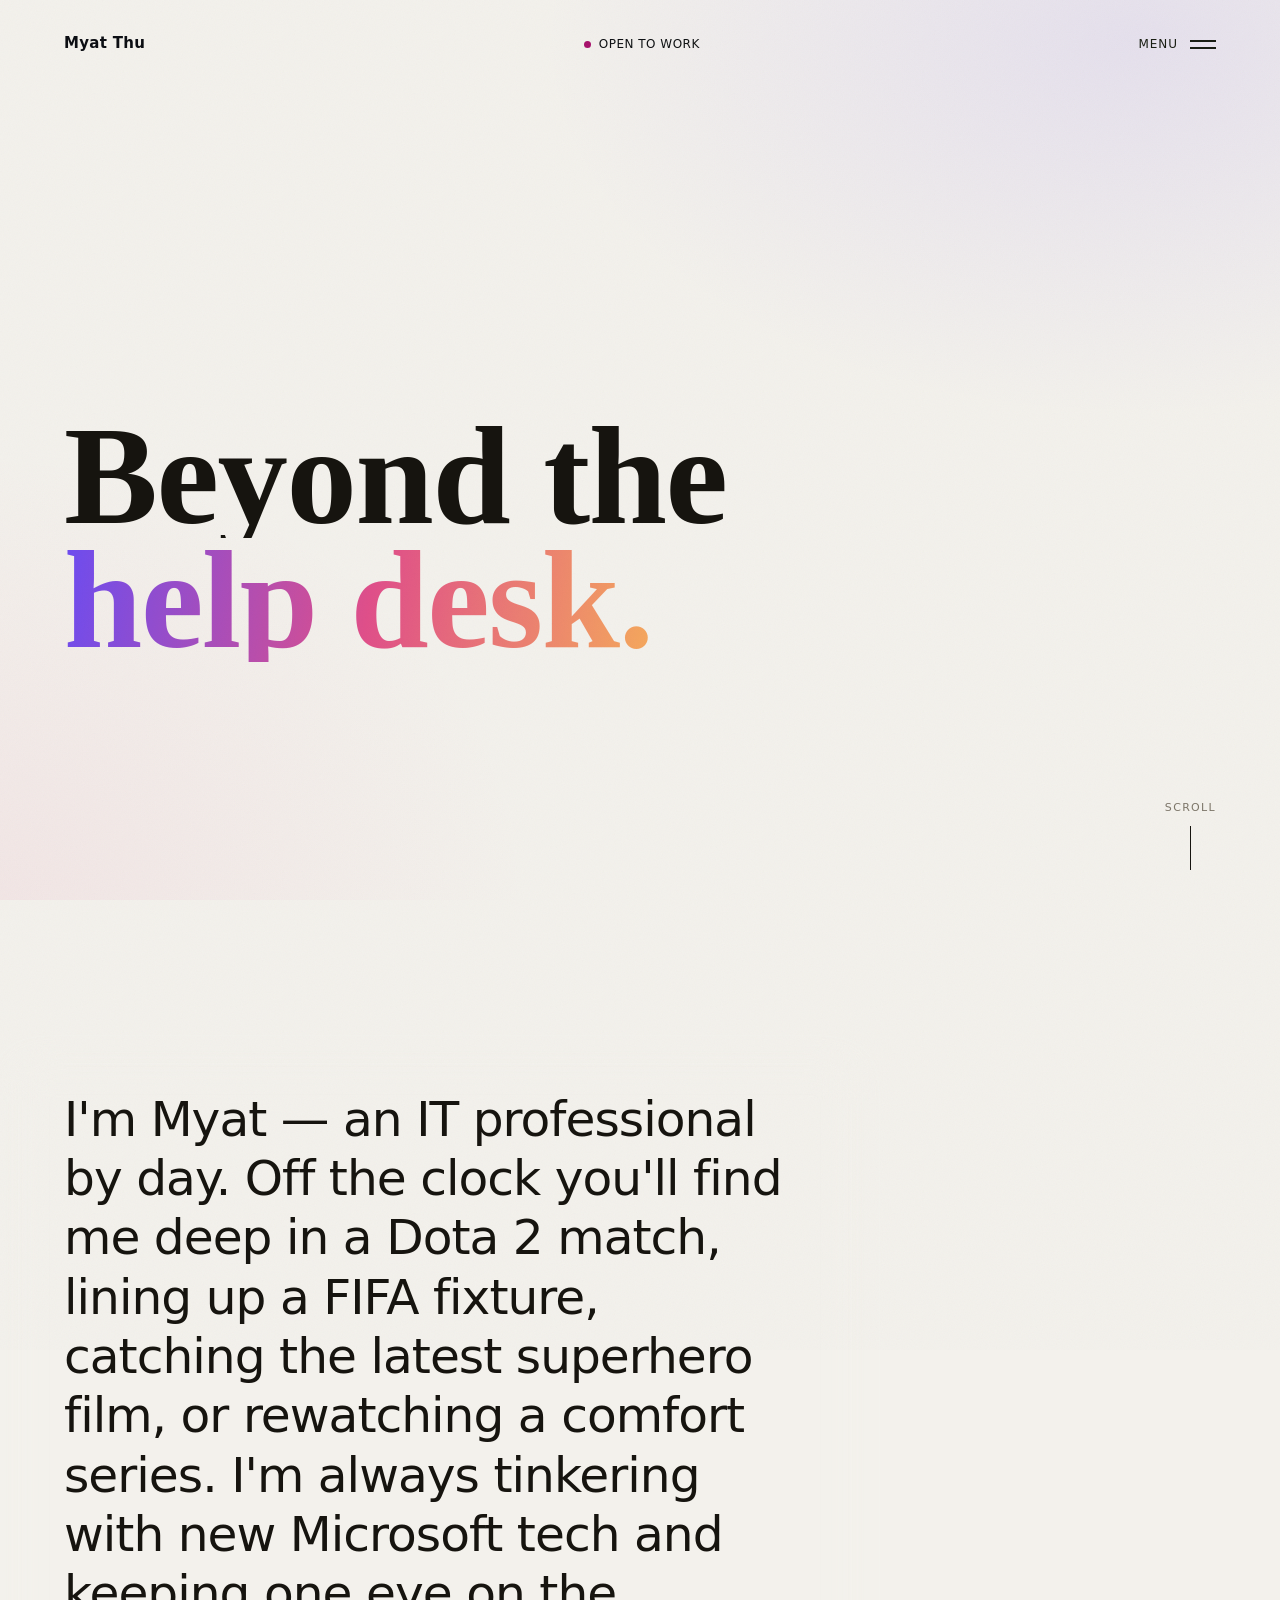
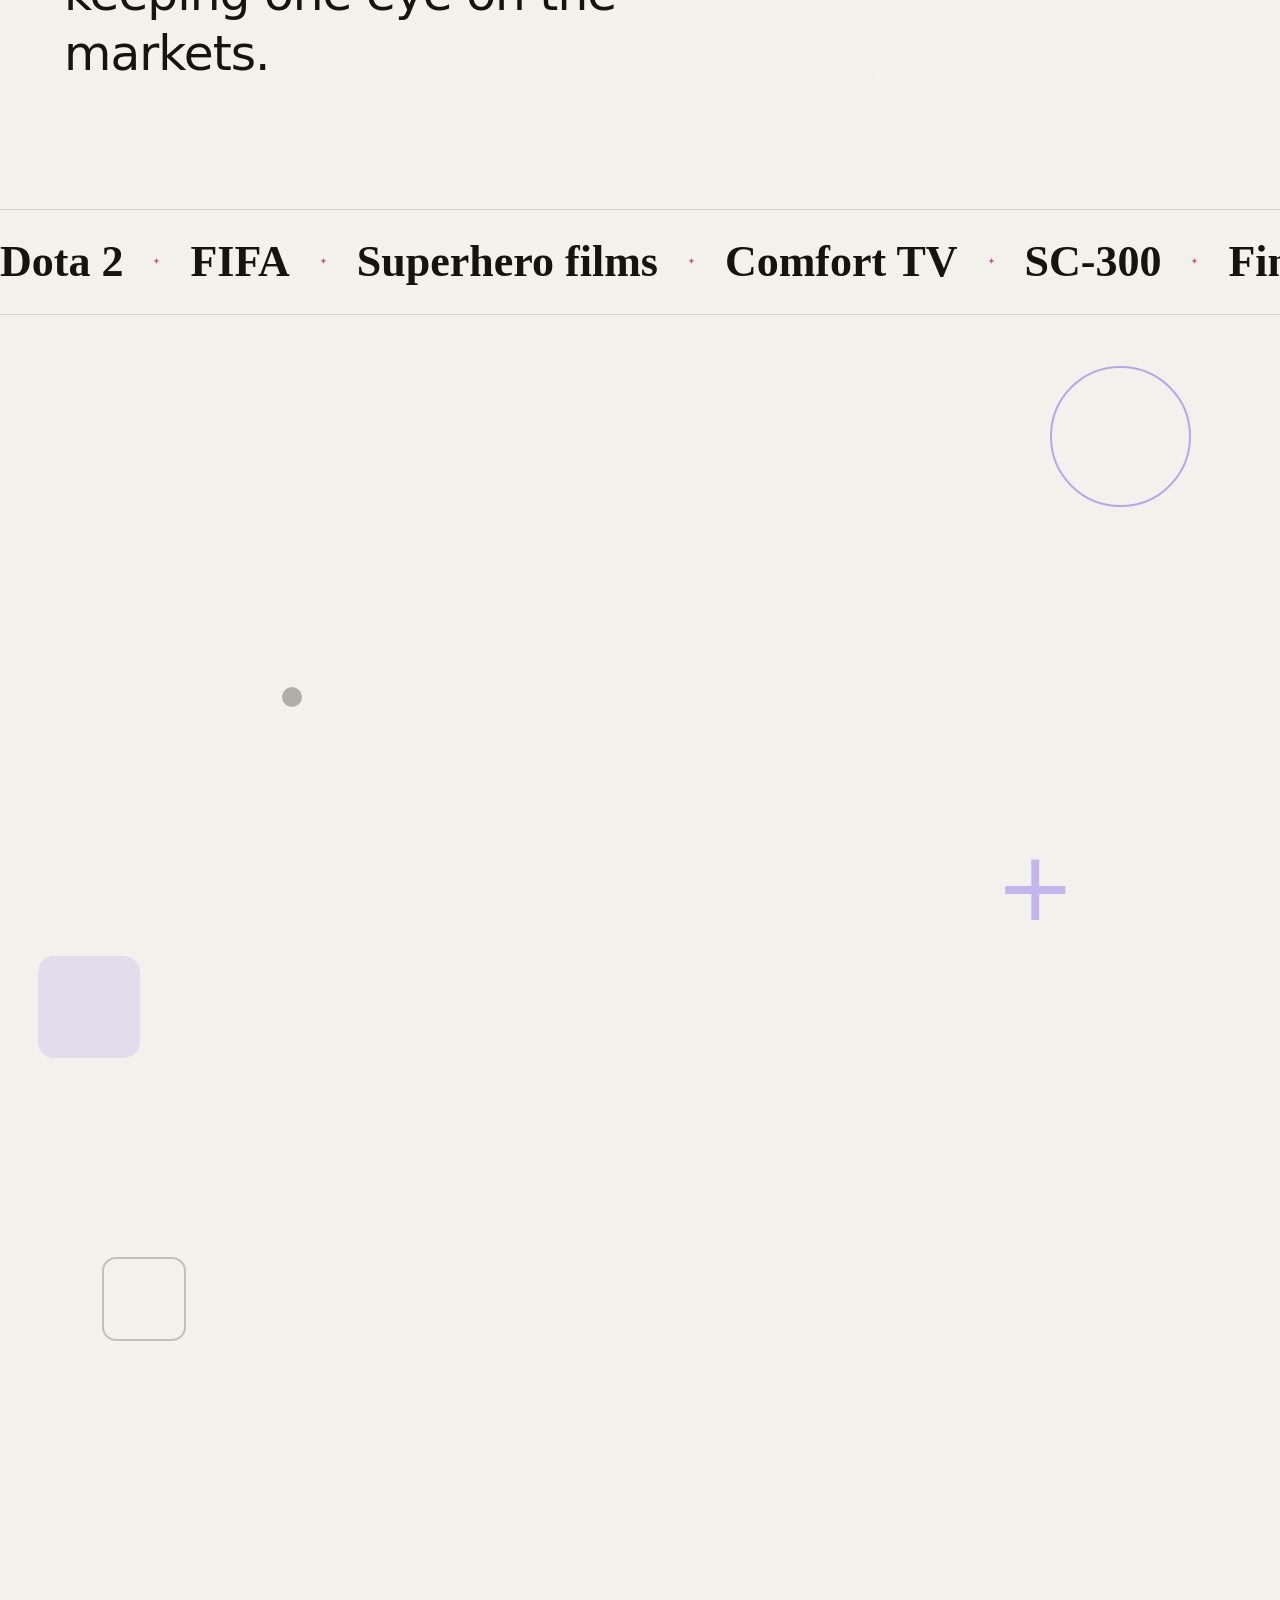
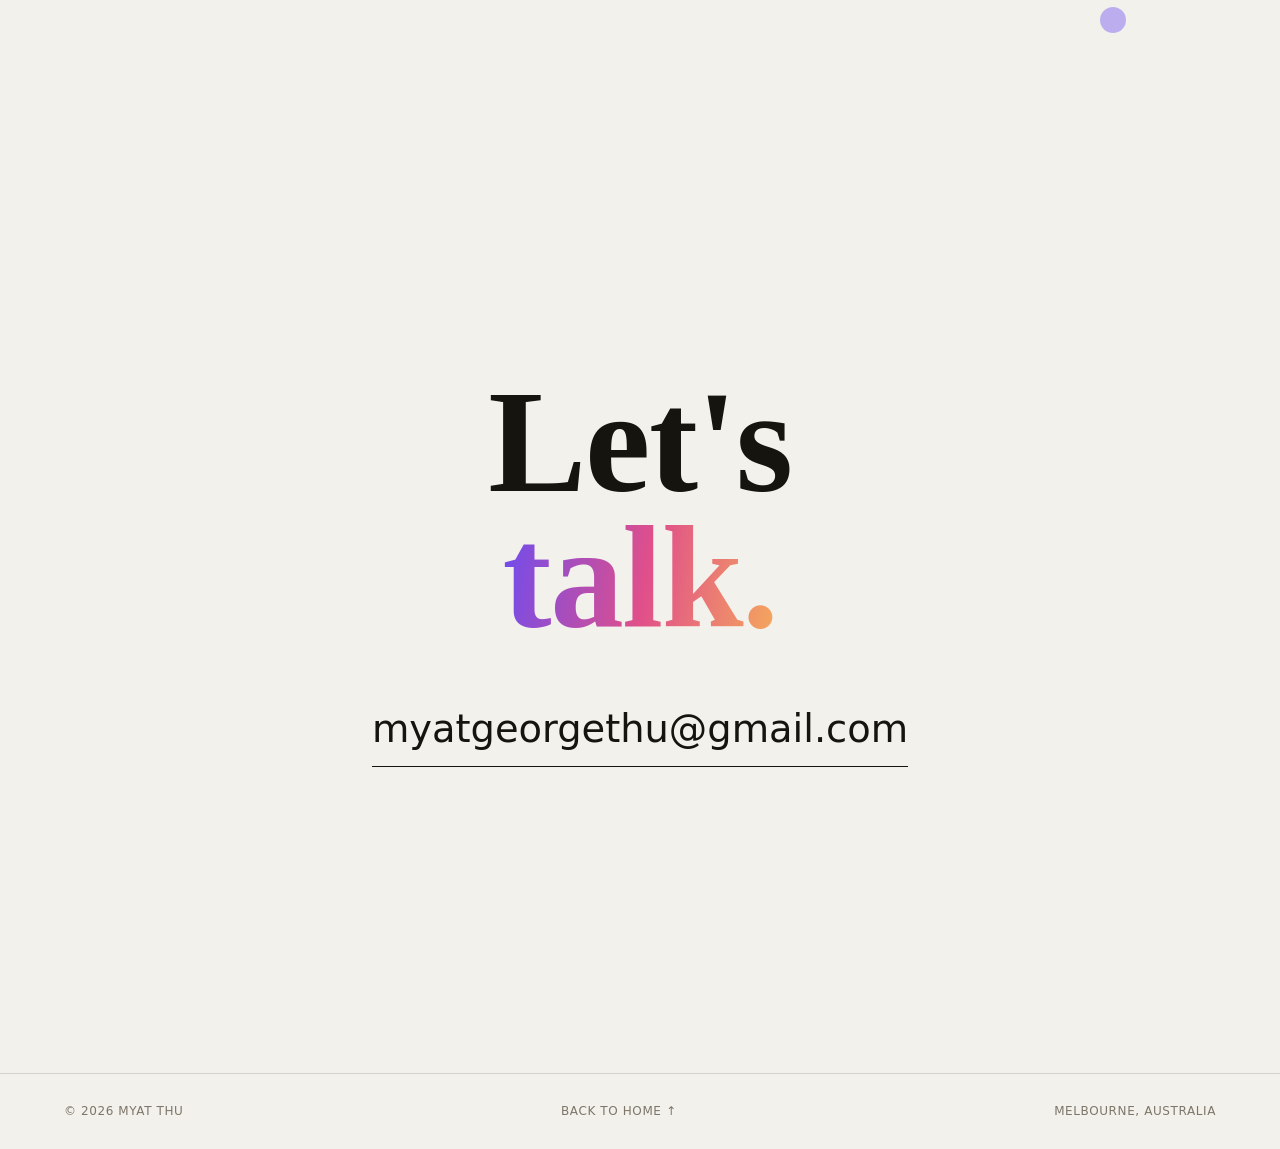
==== about.html @ f29391ed "Hero cast, native page transitions, and a lighter motion layer Concept: the site is a foundry. Raw m" ====
<!DOCTYPE html>
<html lang="en">
<head>
  <meta charset="UTF-8" />
  <meta name="viewport" content="width=device-width, initial-scale=1.0" />
  <title>About — Myat Thu</title>
  <meta name="description" content="Off the clock with Myat Thu — gaming, films and shows, and the way he keeps growing his IT career." />
  <meta name="author" content="Myat Thu" />
  <link rel="canonical" href="https://myatgthu.github.io/hello-world.io/about.html" />
  <meta name="theme-color" content="#f3f1ec" />
  <meta property="og:type" content="website" />
  <meta property="og:site_name" content="Myat Thu" />
  <meta property="og:url" content="https://myatgthu.github.io/hello-world.io/about.html" />
  <meta property="og:title" content="About — Myat Thu" />
  <meta property="og:description" content="Off the clock with Myat Thu — gaming, films and shows, and the way he keeps growing his IT career." />
  <meta property="og:image" content="https://myatgthu.github.io/hello-world.io/assets/og.png" />
  <meta property="og:image:width" content="2400" />
  <meta property="og:image:height" content="1260" />
  <meta property="og:image:alt" content="Myat Thu — IT professional shaping the Microsoft modern workplace. Intune · Entra ID · Cloud · Melbourne." />
  <meta name="twitter:card" content="summary_large_image" />
  <meta name="twitter:title" content="About — Myat Thu" />
  <meta name="twitter:description" content="Off the clock with Myat Thu — gaming, films and shows, and the way he keeps growing his IT career." />
  <meta name="twitter:image" content="https://myatgthu.github.io/hello-world.io/assets/og.png" />

  <link rel="icon" href="data:image/svg+xml,<svg xmlns='http://www.w3.org/2000/svg' viewBox='0 0 100 100'><rect width='100' height='100' rx='28' fill='%23181511'/><text x='50' y='70' font-size='56' font-family='Arial,sans-serif' font-weight='700' fill='%23f1ede5' text-anchor='middle'>M</text></svg>" />

  <script>document.documentElement.classList.add('js');try{var n=sessionStorage.getItem('nav');if(n){var c=document.documentElement.classList;c.add('is-entering');if(n==='wipe')c.add('is-wipe');}}catch(e){}</script>

  <link rel="preload" href="assets/fonts/outfit.woff2" as="font" type="font/woff2" crossorigin />
  <link rel="preload" href="assets/fonts/bodoni-moda.woff2" as="font" type="font/woff2" crossorigin />
  <link rel="stylesheet" href="styles.css?v=__BUILD__" />
</head>
<body>
  <a class="skip-link" href="#bio">Skip to content</a>

  <div class="grain" aria-hidden="true"></div>
  <div class="cursor" aria-hidden="true"><span class="cursor__label"></span></div>
  <div class="wipe" aria-hidden="true"><span class="wipe__label">One moment —</span></div>

  <!-- Header -->
  <header class="head" id="head">
    <a class="head__brand" href="index.html" data-cursor="home">Myat&nbsp;Thu</a>
    <a class="head__status" href="#contact" data-cursor="say hi">
      <span class="head__dot"></span> <span>Open to work</span>
    </a>
    <button class="menu-btn" id="menuBtn" type="button" aria-expanded="false" aria-controls="menu">
      <span class="menu-btn__label">Menu</span>
      <span class="menu-btn__bars"><i></i><i></i></span>
    </button>
  </header>

  <!-- Fullscreen menu -->
  <nav class="menu" id="menu" aria-label="Primary" aria-hidden="true">
    <div class="menu__inner">
      <ul class="menu__links">
        <li><a href="index.html"><span class="menu__idx">01</span> Home</a></li>
        <li><a href="#top"><span class="menu__idx">02</span> About</a></li>
        <li><a href="index.html#work"><span class="menu__idx">03</span> Work</a></li>
        <li><a href="index.html#certs"><span class="menu__idx">04</span> Credentials</a></li>
        <li><a href="#contact"><span class="menu__idx">05</span> Contact</a></li>
      </ul>
      <div class="menu__meta">
        <div class="menu__col">
          <span class="menu__h">Get in touch</span>
          <a href="mailto:myatgeorgethu@gmail.com" data-cursor="email">myatgeorgethu@gmail.com</a>
        </div>
        <div class="menu__col">
          <span class="menu__h">Based in</span>
          <span>Melbourne, Australia</span>
        </div>
        <div class="menu__col">
          <span class="menu__h">Status</span>
          <span>Open to opportunities — 2026</span>
        </div>
      </div>
    </div>
  </nav>

  <main>
    <!-- ============================ HERO ============================ -->
    <section class="hero hero--about" id="top">
      <div class="hero__bg" data-parallax="0.22" aria-hidden="true"></div>

      <p class="hero__eyebrow" data-reveal>
        <span>About — Off the clock</span><span>Melbourne, AU — 2026</span>
      </p>

      <h1 class="hero__title hero__title--about" aria-label="Beyond the help desk">
        <span class="line"><span class="word" data-split>Beyond the</span></span>
        <span class="line"><span class="word word--accent" data-split>help desk.</span></span>
      </h1>

      <a class="hero__scroll" href="#bio" data-cursor="scroll" aria-label="Scroll to content">
        <span>Scroll</span><i></i>
      </a>
    </section>

    <!-- ============================ BIO ============================ -->
    <section class="intro" id="bio">
      <p class="intro__label" data-reveal><span>(Who I am)</span></p>
      <p class="intro__lead" data-words>
        I'm Myat — an IT professional by day. Off the clock you'll find me deep
        in a Dota 2 match, lining up a FIFA fixture, catching the latest superhero
        film, or rewatching a comfort series. I'm always tinkering with new
        Microsoft tech and keeping one eye on the markets.
      </p>
    </section>

    <!-- ============================ MARQUEE ============================ -->
    <div class="marquee" aria-hidden="true">
      <div class="marquee__track" id="marquee">
        <span>Dota 2</span><span class="dot">✦</span>
        <span>FIFA</span><span class="dot">✦</span>
        <span>Superhero films</span><span class="dot">✦</span>
        <span>Comfort TV</span><span class="dot">✦</span>
        <span>SC-300</span><span class="dot">✦</span>
        <span>Finance news</span><span class="dot">✦</span>
        <span>Dota 2</span><span class="dot">✦</span>
        <span>FIFA</span><span class="dot">✦</span>
        <span>Superhero films</span><span class="dot">✦</span>
        <span>Comfort TV</span><span class="dot">✦</span>
        <span>SC-300</span><span class="dot">✦</span>
        <span>Finance news</span><span class="dot">✦</span>
      </div>
    </div>

    <!-- ============================ OFF THE CLOCK ============================ -->
    <section class="play" id="play">
      <!-- floating parallax blocks -->
      <span class="blok blok--ring" data-parallax="0.5" data-parallax-x="0.18" data-parallax-rot="40" aria-hidden="true"></span>
      <span class="blok blok--sq" data-parallax="-0.4" data-parallax-x="-0.2" data-parallax-rot="-30" aria-hidden="true"></span>
      <span class="blok blok--dot" data-parallax="0.7" data-parallax-x="0.3" aria-hidden="true"></span>
      <span class="blok blok--plus" data-parallax="-0.6" data-parallax-x="0.25" data-parallax-rot="60" aria-hidden="true">+</span>

      <div class="play__head">
        <h2 class="section-title" data-reveal>Off the clock</h2>
        <p class="play__note" data-reveal>How I switch off and recharge.</p>
      </div>

      <ul class="pcards pcards--clock">
        <li class="pcard pcard--bg" data-rise>
          <svg class="pcard__bg" viewBox="0 0 320 200" preserveAspectRatio="xMidYMid slice" fill="none" stroke="currentColor" stroke-width="1.6" stroke-linejoin="round" aria-hidden="true"><g transform="rotate(45 160 100)"><rect x="92" y="32" width="136" height="136" rx="8" /><line x1="92" y1="32" x2="228" y2="168" /><circle cx="104" cy="156" r="11" /><circle cx="216" cy="44" r="11" /><path d="M92 100h28M200 168v-28" opacity="0.7" /></g></svg>
          <div class="pcard__head"><span class="pcard__no">CLOCK_01</span><span class="pcard__tag">Gaming · MOBA</span></div>
          <div class="pcard__brand">
            <span class="logo-tile logo-tile--sm" data-cursor="Dota 2"><img class="logo-tile__img" src="assets/icons/dota2.svg" alt="Dota 2" /></span>
            <h3 class="pcard__title">Dota 2</h3>
          </div>
          <p class="pcard__summary">The ranked grind — matchmaking, team fights, and the occasional 60-minute nail-biter won on a good late-game comeback.</p>
          <span class="pcard__meta">Valve · Steam</span>
        </li>

        <li class="pcard pcard--bg" data-rise>
          <svg class="pcard__bg" viewBox="0 0 320 200" preserveAspectRatio="xMidYMid slice" fill="none" stroke="currentColor" stroke-width="1.6" stroke-linejoin="round" aria-hidden="true"><g><rect x="92" y="76" width="136" height="58" rx="29" /><circle cx="124" cy="105" r="3.2" fill="currentColor" stroke="none" /><line x1="116" y1="105" x2="132" y2="105" /><line x1="124" y1="97" x2="124" y2="113" /><circle cx="196" cy="98" r="4" /><circle cx="210" cy="111" r="4" /><circle cx="182" cy="111" r="4" /><circle cx="196" cy="124" r="4" /></g></svg>
          <div class="pcard__head"><span class="pcard__no">CLOCK_02</span><span class="pcard__tag">Gaming · Football</span></div>
          <div class="pcard__brand">
            <span class="logo-tile logo-tile--sm" data-cursor="EA Sports FC"><span class="logo-tile__mark logo-tile__mark--fc">EA&nbsp;FC</span></span>
            <h3 class="pcard__title">EA Sports FC</h3>
          </div>
          <p class="pcard__summary">Building Ultimate Team squads and grinding career mode — football for the nights I can't be out on the pitch.</p>
          <span class="pcard__meta">EA Sports</span>
        </li>

        <li class="pcard pcard--bg" data-rise>
          <svg class="pcard__bg" viewBox="0 0 320 200" preserveAspectRatio="xMidYMid slice" fill="none" stroke="currentColor" stroke-width="1.6" stroke-linejoin="round" aria-hidden="true"><path d="M160.0 22.0 L171.4 57.5 L199.0 32.5 L191.1 68.9 L227.5 61.0 L202.5 88.6 L238.0 100.0 L202.5 111.4 L227.5 139.0 L191.1 131.1 L199.0 167.5 L171.4 142.5 L160.0 178.0 L148.6 142.5 L121.0 167.5 L128.9 131.1 L92.5 139.0 L117.5 111.4 L82.0 100.0 L117.5 88.6 L92.5 61.0 L128.9 68.9 L121.0 32.5 L148.6 57.5 Z" /><g fill="currentColor" stroke="none"><circle cx="24" cy="150" r="2.2" /><circle cx="40" cy="150" r="2.2" /><circle cx="56" cy="150" r="2.2" /><circle cx="72" cy="150" r="2.2" /><circle cx="24" cy="164" r="2.2" /><circle cx="40" cy="164" r="2.2" /><circle cx="56" cy="164" r="2.2" /><circle cx="72" cy="164" r="2.2" /><circle cx="24" cy="178" r="2.2" /><circle cx="40" cy="178" r="2.2" /><circle cx="56" cy="178" r="2.2" /><circle cx="72" cy="178" r="2.2" /><circle cx="252" cy="22" r="2" /><circle cx="268" cy="22" r="2" /><circle cx="284" cy="22" r="2" /><circle cx="252" cy="36" r="2" /><circle cx="268" cy="36" r="2" /><circle cx="284" cy="36" r="2" /></g></svg>
          <div class="pcard__head"><span class="pcard__no">CLOCK_03</span><span class="pcard__tag">Cinema · Marvel &amp; DC</span></div>
          <div class="pcard__brand">
            <span class="logo-tile logo-tile--sm" data-cursor="Superhero films"><img class="logo-tile__img" src="assets/icons/dcentertainment.svg" alt="DC" /></span>
            <h3 class="pcard__title">Superhero films</h3>
          </div>
          <p class="pcard__summary">Marvel and DC on the big screen — team-ups, origin stories, and an ever-growing watchlist I'm always adding to.</p>
          <span class="pcard__meta">Opening night</span>
        </li>

        <li class="pcard pcard--bg" data-rise>
          <svg class="pcard__bg" viewBox="0 0 320 200" preserveAspectRatio="xMidYMid slice" fill="none" stroke="currentColor" stroke-width="1.6" stroke-linejoin="round" aria-hidden="true"><g><line x1="150" y1="44" x2="138" y2="70" /><line x1="170" y1="44" x2="182" y2="70" /><rect x="96" y="70" width="128" height="84" rx="10" /><rect x="106" y="80" width="92" height="64" rx="5" /><circle cx="210" cy="92" r="4" /><circle cx="210" cy="108" r="4" /><rect x="116" y="158" width="88" height="6" rx="3" /></g></svg>
          <div class="pcard__head"><span class="pcard__no">CLOCK_04</span><span class="pcard__tag">Comfort TV · Rewatchable</span></div>
          <div class="pcard__brand">
            <span class="logo-tile logo-tile--sm" data-cursor="Comfort TV"><img class="logo-tile__img" src="assets/icons/netflix.svg" alt="Netflix" /></span>
            <h3 class="pcard__title">Comfort TV</h3>
          </div>
          <p class="pcard__summary">The rewatch rotation that's always on in the background — Supernatural, The Big Bang Theory, How I Met Your Mother, and Brooklyn Nine-Nine.</p>
          <span class="pcard__meta">On in the background</span>
        </li>

        <li class="pcard pcard--bg" data-rise>
          <svg class="pcard__bg" viewBox="0 0 320 200" preserveAspectRatio="xMidYMid slice" fill="none" stroke="currentColor" stroke-width="1.6" stroke-linejoin="round" aria-hidden="true"><g><path d="M150 70 L122 100 L150 130" /><path d="M170 70 L198 100 L170 130" /><line x1="116" y1="150" x2="204" y2="150" /><line x1="116" y1="162" x2="178" y2="162" /><line x1="116" y1="138" x2="166" y2="138" /></g></svg>
          <div class="pcard__head"><span class="pcard__no">CLOCK_05</span><span class="pcard__tag">Building · AI</span></div>
          <div class="pcard__brand">
            <span class="logo-tile logo-tile--sm" data-cursor="Claude Code"><img class="logo-tile__img" src="assets/icons/claude.svg" alt="Claude" /></span>
            <h3 class="pcard__title">Claude Code</h3>
          </div>
          <p class="pcard__summary">Tinkering with agentic coding after hours — pointing Claude Code at small problems, automating the dull bits, and building little tools just to see how far it goes.</p>
          <span class="pcard__meta">Personal projects · ongoing</span>
        </li>

        <li class="pcard pcard--bg" data-rise>
          <svg class="pcard__bg pcard__bg--pitch" viewBox="0 0 320 200" preserveAspectRatio="xMidYMid slice" aria-hidden="true">
            <rect x="0" y="0" width="320" height="200" fill="#2f9e44" fill-opacity="0.12" />
            <g fill="#2f9e44" fill-opacity="0.06">
              <rect x="40" y="0" width="40" height="200" /><rect x="120" y="0" width="40" height="200" /><rect x="200" y="0" width="40" height="200" /><rect x="280" y="0" width="40" height="200" />
            </g>
            <g fill="none" stroke="#2f9e44" stroke-opacity="0.5" stroke-width="1.6" stroke-linejoin="round">
              <rect x="10" y="10" width="300" height="180" rx="2" />
              <line x1="160" y1="10" x2="160" y2="190" />
              <circle cx="160" cy="100" r="30" />
              <circle cx="160" cy="100" r="1.8" fill="#2f9e44" fill-opacity="0.5" stroke="none" />
              <rect x="10" y="55" width="44" height="90" />
              <rect x="10" y="80" width="16" height="40" />
              <rect x="266" y="55" width="44" height="90" />
              <rect x="294" y="80" width="16" height="40" />
              <path d="M54 82a22 22 0 0 1 0 36" />
              <path d="M266 82a22 22 0 0 0 0 36" />
            </g>
          </svg>
          <div class="pcard__head"><span class="pcard__no">CLOCK_06</span><span class="pcard__tag">Football · Physical</span></div>
          <div class="pcard__brand">
            <span class="logo-tile logo-tile--sm" data-cursor="Saturday football">
              <svg class="logo-tile__img" viewBox="0 0 24 24" fill="none" stroke="#181511" stroke-width="1.3" stroke-linejoin="round" aria-hidden="true">
                <circle cx="12" cy="12" r="9" />
                <path d="M12 6.7l3.9 2.8-1.5 4.6H9.6L8.1 9.5 12 6.7z" />
                <path d="M12 6.7V3.3M15.9 9.5l3.1-1.1M14.4 14.1l2.8 2.2M9.6 14.1l-2.8 2.2M8.1 9.5L5 8.4" />
              </svg>
            </span>
            <h3 class="pcard__title">Saturday football</h3>
          </div>
          <p class="pcard__summary">Informal pickup games on the Monash Sport soccer fields every Saturday — the standing weekly fixture that gets me off the screen and out on the pitch.</p>
          <span class="pcard__meta">Monash Sport · every Saturday</span>
        </li>
      </ul>
    </section>

    <!-- ============================ ALWAYS LEVELING UP ============================ -->
    <section class="grow" id="grow">
      <span class="blok blok--sq2" data-parallax="0.45" data-parallax-x="-0.22" data-parallax-rot="-45" aria-hidden="true"></span>
      <span class="blok blok--dot2" data-parallax="-0.5" data-parallax-x="0.2" aria-hidden="true"></span>

      <div class="play__head">
        <h2 class="section-title" data-reveal>Always leveling up</h2>
        <p class="play__note" data-reveal>How I keep the career moving forward.</p>
      </div>

      <div class="cardgrid">
        <article class="icard icard--feature" data-cap data-parallax="0.05">
          <span class="icard__badge">In progress</span>
          <span class="icard__code">SC-300</span>
          <h3 class="icard__title">Microsoft Identity &amp; Access Administrator</h3>
          <p class="icard__desc">My current study focus — deepening Entra ID, conditional access, and identity governance.</p>
          <span class="icard__tag">Certification</span>
        </article>

        <article class="icard" data-cap data-parallax="-0.05">
          <div class="icard__logo icard__logo--multi">
            <img src="assets/icons/pluralsight.svg" alt="Pluralsight" />
            <img src="assets/icons/coursera.svg" alt="Coursera" />
          </div>
          <h3 class="icard__title">New technologies</h3>
          <p class="icard__desc">Reading, labs, and courses — staying current with the Microsoft cloud and security stack.</p>
          <span class="icard__tag">Learning</span>
        </article>

        <article class="icard" data-cap data-parallax="0.06">
          <div class="icard__logo"><img src="assets/icons/googlenews.svg" alt="Google News" /></div>
          <h3 class="icard__title">Finance &amp; markets</h3>
          <p class="icard__desc">A daily read of finance news — markets, tech, and the bigger picture.</p>
          <span class="icard__tag">Reading</span>
        </article>
      </div>
    </section>

    <!-- ============================ CONTACT ============================ -->
    <section class="contact" id="contact">
      <p class="contact__label" data-reveal><span>(Contact)</span></p>
      <h2 class="contact__title" aria-label="Let's talk">
        <span class="line"><span class="word" data-split>Let's</span></span>
        <span class="line"><span class="word word--accent" data-split>talk.</span></span>
      </h2>
      <a class="contact__mail" href="mailto:myatgeorgethu@gmail.com" data-magnetic="0.22" data-cursor="email">
        myatgeorgethu@gmail.com
      </a>
      <div class="contact__meta" data-reveal>
        <span>Based in Melbourne, Australia</span>
        <span>Open to opportunities</span>
      </div>
    </section>
  </main>

  <footer class="foot">
    <span>© 2026 Myat Thu</span>
    <a href="index.html" data-cursor="home">Back to home ↑</a>
    <span>Melbourne, Australia</span>
  </footer>

  <script src="vendor/gsap.min.js" defer></script>
  <script src="vendor/ScrollTrigger.min.js" defer></script>
  <script src="vendor/lenis.min.js" defer></script>
  <script src="main.js?v=__BUILD__" defer></script>
</body>
</html>
---- styles.css ----
/* ===========================================================================
   Myat Thu — Portfolio
   MERCURY: a porcelain gallery around one blob of living chrome. Ink serif
   display type (Bodoni), Outfit body, iridescent accents. The metal is the
   protagonist; the page is its stage.
   =========================================================================== */

@font-face {
  font-family: "Outfit";
  src: url("assets/fonts/outfit.woff2") format("woff2");
  font-weight: 100 900;
  font-style: normal;
  font-display: swap;
}
@font-face {
  font-family: "Bodoni Moda";
  src: url("assets/fonts/bodoni-moda.woff2") format("woff2");
  font-weight: 800;
  font-style: normal;
  font-display: swap;
}
@font-face {
  font-family: "Share Tech Mono";
  src: url("assets/fonts/share-tech-mono.woff2") format("woff2");
  font-weight: 400;
  font-style: normal;
  font-display: swap;
}

/* ----- Tokens ----- */
:root {
  --bone: #f3f1ec;
  --bone-2: #e9e6de;
  --ink: #16140f;
  --ink-2: #3a362e;
  --muted: #7d7669;
  --faint: #a9a294;
  --line: rgba(22, 20, 15, 0.14);
  --accent: #6c4cf1;
  --accent-2: #e04f8a;
  --iri: linear-gradient(100deg, #6c4cf1 0%, #e04f8a 52%, #f5a95c 100%);
  --noir: #16140f;
  --noir-fg: #f3f1ec;
  --card: #fbfaf7;
  --grain-blend: multiply;
  --grain-op: 0.04;
  --accent-glow: none;
  --glow-1: rgba(108, 76, 241, 0.10);
  --glow-2: rgba(224, 79, 138, 0.07);
  --font: "Outfit", ui-sans-serif, system-ui, -apple-system, "Segoe UI", Roboto, sans-serif;
  --font-display: "Bodoni Moda", Didot, "Playfair Display", Georgia, serif;
  --mono: "Share Tech Mono", ui-monospace, "SFMono-Regular", Menlo, Consolas, monospace;

  --pad: clamp(20px, 5vw, 88px);
  --maxw: 1480px;
  --ease: cubic-bezier(0.22, 1, 0.36, 1);
}

* { box-sizing: border-box; margin: 0; }
html { -webkit-text-size-adjust: 100%; }

body {
  font-family: var(--font);
  background: var(--bone);
  color: var(--ink);
  font-size: clamp(15px, 1.05vw, 17px);
  line-height: 1.55;
  font-weight: 400;
  -webkit-font-smoothing: antialiased;
  text-rendering: optimizeLegibility;
  overflow-x: hidden;
}

html.lenis, html.lenis body { height: auto; }
.lenis.lenis-smooth { scroll-behavior: auto !important; }
.lenis.lenis-stopped { overflow: hidden; }
/* Freeze scrolling while the preloader is on screen. */
html.is-loading, html.is-loading body { overflow: hidden !important; height: 100%; touch-action: none; }

h1, h2, h3 { font-weight: 500; line-height: 1; letter-spacing: -0.03em; }
a { color: inherit; text-decoration: none; }
b { font-weight: 600; color: var(--accent); }
.accent { color: var(--accent-2); text-shadow: var(--accent-glow); }

::selection { background: var(--accent); color: var(--bone); }

.skip-link {
  position: fixed; left: -999px; top: 12px; z-index: 1100;
  background: var(--ink); color: var(--bone); padding: 10px 16px; border-radius: 6px;
}
.skip-link:focus { left: 12px; }
:focus-visible { outline: 2px solid var(--accent); outline-offset: 3px; }

/* ----- Grain ----- */
.grain {
  position: fixed; inset: -50%; z-index: 900; pointer-events: none;
  opacity: var(--grain-op); mix-blend-mode: var(--grain-blend); will-change: transform;
  background-image: url("data:image/svg+xml,%3Csvg xmlns='http://www.w3.org/2000/svg' width='160' height='160'%3E%3Cfilter id='n'%3E%3CfeTurbulence type='fractalNoise' baseFrequency='0.85' numOctaves='3' stitchTiles='stitch'/%3E%3C/filter%3E%3Crect width='100%25' height='100%25' filter='url(%23n)'/%3E%3C/svg%3E");
  animation: grain 0.5s steps(5) infinite;
}
@keyframes grain {
  0%   { transform: translate(0, 0); }
  20%  { transform: translate(-4%, 3%); }
  40%  { transform: translate(3%, -5%); }
  60%  { transform: translate(-3%, 2%); }
  80%  { transform: translate(4%, -3%); }
  100% { transform: translate(0, 0); }
}

/* Keep the grain texture on phones but skip the continuous blended-layer animation. */
@media (max-width: 820px) { .grain { animation: none; } }
@media (prefers-reduced-motion: reduce) { .grain { animation: none; } }

/* ----- Custom cursor ----- */
/* Hidden until the pointer first moves — otherwise the dot sits parked in the
   top-left corner of a freshly loaded page. */
.cursor {
  position: fixed; top: 0; left: 0; z-index: 950;
  min-width: 10px; height: 10px; border-radius: 999px; background: var(--accent);
  pointer-events: none; transform: translate(-50%, -50%); display: none;
  align-items: center; justify-content: center; box-sizing: border-box; padding: 0;
  transition: min-width .3s var(--ease), height .3s var(--ease), padding .3s var(--ease), background .3s var(--ease);
}
.cursor__label {
  color: var(--bone); font-size: 11px; font-weight: 600; letter-spacing: .04em;
  white-space: nowrap; text-transform: uppercase; max-width: 0; overflow: hidden; opacity: 0;
  transition: max-width .3s var(--ease), opacity .2s var(--ease);
}
/* Plain hover (links without a label): a small ring. */
.cursor.is-hover { min-width: 44px; height: 44px; }
/* Labelled hover: a pill sized to the text — fits any length. */
.cursor.is-label { height: auto; padding: 9px 16px; }
.cursor.is-label .cursor__label { max-width: 60vw; opacity: 1; }
/* The trailing ring lags the dot, so fast moves stretch the pair apart and
   slow ones close it back up. Difference blending keeps it readable over both
   the porcelain page and the dark fullscreen menu. */
.cursor-ring {
  position: fixed; top: 0; left: 0; z-index: 949; display: none;
  width: 30px; height: 30px; border-radius: 999px;
  border: 1px solid var(--ink); mix-blend-mode: difference; pointer-events: none;
  transition: width .35s var(--ease), height .35s var(--ease), opacity .3s var(--ease);
}
.cursor-ring.is-wide { width: 56px; height: 56px; opacity: .45; }
.cursor.is-out, .cursor-ring.is-out { opacity: 0; }
@media (hover: hover) and (pointer: fine) {
  html.has-cursor .cursor { display: flex; }
  html.has-cursor .cursor-ring { display: block; }
}
@media (prefers-reduced-motion: reduce) { .cursor-ring { display: none !important; } }

/* ----- Preloader (a chrome drop falls while the counter climbs) ----- */
.loader {
  position: fixed; inset: 0; z-index: 1000; background: var(--bone);
  display: flex; flex-direction: column; justify-content: flex-end; padding: var(--pad);
}
.loader__drop {
  position: absolute; left: 50%; top: -30px; width: 22px; height: 22px; border-radius: 50% 50% 52% 48%;
  background: radial-gradient(circle at 34% 30%, #fff 0 18%, #b9b6ae 42%, #55524b 100%);
  animation: dropfall 1.15s cubic-bezier(0.5, 0, 0.9, 0.4) infinite;
}
@keyframes dropfall {
  0% { transform: translate(-50%, 0) scale(1, 1); opacity: 0; }
  12% { opacity: 1; }
  78% { transform: translate(-50%, 74vh) scale(0.92, 1.14); opacity: 1; }
  88% { transform: translate(-50%, 76vh) scale(1.5, 0.4); opacity: 0.8; }
  100% { transform: translate(-50%, 76vh) scale(2.1, 0.12); opacity: 0; }
}
.loader__inner { display: flex; align-items: baseline; justify-content: space-between; border-bottom: 1px solid var(--line); padding-bottom: 18px; }
.loader__name { font-family: var(--font-display); font-size: clamp(34px, 7vw, 76px); font-weight: 800; letter-spacing: 0; }
.loader__count { font-size: clamp(28px, 6vw, 64px); font-weight: 300; font-variant-numeric: tabular-nums; }
.loader__count em { font-style: normal; font-size: 0.5em; color: var(--muted); }
.loader__bar { height: 2px; background: var(--line); margin-top: 16px; overflow: hidden; }
.loader__bar span { display: block; height: 100%; width: 0%; background: var(--ink); }

/* ----- Header ----- */
.head {
  position: fixed; top: 0; left: 0; right: 0; z-index: 860; /* above the menu so the close button stays clickable */
  display: flex; align-items: center; justify-content: space-between;
  padding: 22px var(--pad); mix-blend-mode: difference; color: #fff;
}
.head a { color: #fff; }
.head__brand { font-size: 15px; font-weight: 600; letter-spacing: .02em; }
.head__status { font-size: 12px; letter-spacing: .04em; text-transform: uppercase; display: flex; align-items: center; gap: 8px; }
.head__dot { width: 7px; height: 7px; border-radius: 50%; background: #4ade80; animation: pulse 2.4s infinite; }
@keyframes pulse { 0%{box-shadow:0 0 0 0 rgba(74,222,128,.5)} 70%{box-shadow:0 0 0 8px rgba(74,222,128,0)} 100%{box-shadow:0 0 0 0 rgba(74,222,128,0)} }

.menu-btn {
  display: flex; align-items: center; gap: 12px; background: none; border: 0; cursor: pointer;
  color: #fff; font-family: var(--font); font-size: 12px; letter-spacing: .08em; text-transform: uppercase;
  min-height: 44px; padding: 8px 0;
}
.menu-btn__bars { display: inline-flex; flex-direction: column; gap: 5px; width: 26px; }
.menu-btn__bars i { height: 2px; background: #fff; transition: transform .4s var(--ease), opacity .3s; }
.menu-btn.is-open .menu-btn__bars i:nth-child(1) { transform: translateY(3.5px) rotate(45deg); }
.menu-btn.is-open .menu-btn__bars i:nth-child(2) { transform: translateY(-3.5px) rotate(-45deg); }
@media (max-width: 640px) { .head__status { display: none; } }

/* ----- Fullscreen menu ----- */
.menu {
  position: fixed; inset: 0; z-index: 850; background: var(--noir); color: var(--noir-fg);
  padding: clamp(78px, 11vh, 150px) var(--pad) var(--pad);
  display: flex; flex-direction: column;
  overflow-y: auto; clip-path: inset(0 0 100% 0); pointer-events: none;
}
.menu.is-open { pointer-events: auto; }
/* Fill the menu so links and meta spread top-to-bottom; scrolls if a short viewport can't fit. */
.menu__inner { flex: 1; display: flex; flex-direction: column; justify-content: space-between; gap: clamp(24px, 4vh, 48px); }
.menu__links { list-style: none; padding: 0; }
.menu__links li { overflow: hidden; border-top: 1px solid rgb(from var(--noir-fg) r g b / 0.14); }
.menu__links li:last-child { border-bottom: 1px solid rgb(from var(--noir-fg) r g b / 0.14); }
.menu__links a {
  display: flex; align-items: baseline; gap: 20px;
  font-size: clamp(34px, min(9vw, 11.5vh), 110px); font-weight: 500; letter-spacing: -0.03em;
  padding: clamp(8px, 1.6vh, 22px) 0; color: var(--noir-fg);
  transition: color .35s var(--ease), padding-left .4s var(--ease);
}
.menu__idx { font-size: 14px; font-weight: 400; color: var(--faint); letter-spacing: 0; }
@media (hover: hover) { .menu__links a:hover { color: var(--accent); padding-left: 24px; } }
.menu__meta { display: flex; flex-wrap: wrap; gap: 28px 64px; padding-top: 32px; }
.menu__col { display: flex; flex-direction: column; gap: 8px; }
.menu__h { font-size: 11px; letter-spacing: .1em; text-transform: uppercase; color: var(--faint); }
.menu__col a:hover { color: var(--accent); }

/* ----- Section scaffolding ----- */
section { position: relative; }
.section-title {
  font-family: var(--font-display); font-size: clamp(34px, 6.6vw, 88px); font-weight: 800; line-height: 0.98; letter-spacing: 0;
}
/* Anime.js letter cascades */
.lw { display: inline-block; white-space: nowrap; }
.ltr { display: inline-block; will-change: transform; }
.section-title--sm { font-size: clamp(30px, 5vw, 60px); }

/* ----- HERO ----- */
.hero {
  min-height: 100svh; padding: clamp(84px, 10vh, 104px) var(--pad) clamp(28px, 4vh, 44px);
  display: flex; flex-direction: column; justify-content: center; overflow: hidden;
}
.hero__bg {
  position: absolute; inset: -10%; z-index: -1;
  background:
    radial-gradient(55% 50% at 82% 12%, var(--glow-1), transparent 70%),
    radial-gradient(50% 60% at 8% 92%, var(--glow-2), transparent 70%);
}
/* The mercury — fixed raymarch canvas injected by mercury.js, painted above
   the body background but behind all content. Fades in on its first frame. */
.mercury { position: fixed; inset: 0; z-index: -1; display: block; pointer-events: none; opacity: 0; transition: opacity 1.1s var(--ease); }
/* Held back so the chrome reads as a quiet backdrop and the type stays crisp. */
.mercury.is-live { opacity: 0.62; }

/* Reading scrim — a soft porcelain wash behind body copy. Same colour as the
   page, so it is invisible over porcelain and only softens the roaming metal
   where it would otherwise sit behind text; feathered (blur) so the block edge
   never reads as a card. Applied to small copy only — big display headings win
   on their own. Reuses the isolate + z-index:-1 pattern (sits above the canvas,
   behind the block's own text). */
.intro__lead, .now__text, .hero__role, .caps__note, .toolbox__note,
.certs__note, .step__d, .role__points, .lab__d, .contact__meta {
  position: relative; isolation: isolate;
}
.intro__lead::before, .now__text::before, .hero__role::before, .caps__note::before,
.toolbox__note::before, .certs__note::before, .step__d::before, .role__points::before,
.lab__d::before, .contact__meta::before {
  content: ""; position: absolute; inset: -0.5em -0.9em; z-index: -1;
  background: var(--bone); border-radius: 16px;
  filter: blur(15px); opacity: 0.72; pointer-events: none;
}
/* Immersive scroll: hide the native scrollbar once JS is running (no-JS
   visitors keep the system bar); a thin progress line keeps orientation. */
html.js { scrollbar-width: none; }
html.js::-webkit-scrollbar { display: none; }
/* Directional drifts start elements off to the side; contain that overflow
   at the source sections. Never clip <html> — a clipped root stops every
   position:sticky descendant from sticking (toolbox heading, work sidebar). */
.stats, .edu { overflow-x: hidden; overflow-x: clip; }
.progress {
  position: fixed; top: 0; left: 0; right: 0; height: 2px; z-index: 845; /* under the menu overlay */
  background: var(--iri); transform: scaleX(0); transform-origin: 0 50%; pointer-events: none;
}
/* Driven by the scroll position itself rather than a scroll listener: the
   compositor advances it, so it stays smooth while the main thread is busy and
   costs nothing per scroll event. main.js wires its JS fallback only where this
   is unsupported, so the two never both run. */
@supports (animation-timeline: scroll()) {
  .progress { animation: progress-grow linear both; animation-timeline: scroll(root block); }
}
@keyframes progress-grow { from { transform: scaleX(0); } to { transform: scaleX(1); } }
.hero__eyebrow {
  display: flex; justify-content: space-between; max-width: var(--maxw); width: 100%;
  margin: 0 auto clamp(18px, 4vh, 40px); font-size: 12px; letter-spacing: .08em; text-transform: uppercase;
  color: var(--muted); border-bottom: 1px solid var(--line); padding-bottom: 16px;
}
.hero__main { position: relative; max-width: var(--maxw); margin: 0 auto; width: 100%; }
.hero__title {
  font-family: var(--font-display); font-size: clamp(60px, 15vw, 190px); font-weight: 800; line-height: 0.88; letter-spacing: -0.01em;
}
.hero__title .line { display: block; overflow: hidden; }
.hero__title .word { display: inline-block; }
.hero__title .word--accent {
  background: var(--iri); -webkit-background-clip: text; background-clip: text;
  color: transparent; -webkit-text-fill-color: transparent;
}

/* ----- The cast -----
   Each display word carries two stacked backgrounds clipped to its glyphs: a
   specular band on top, the word's normal fill underneath. Sliding --sweep runs
   the band across the letterforms once, so the name reads as struck from the
   metal moving behind it. Parked off the right by default, which is also the
   resting state for reduced motion and for no-GSAP. Gated on html.js so a
   visitor without JS never risks transparent text with no gradient behind it. */
html.js .hero__title .word,
html.js .contact__title .word {
  --word-fill: linear-gradient(var(--ink) 0 100%);
  background-image:
    linear-gradient(102deg, transparent 0 41%, rgba(255,255,255,0.95) 47%,
                    rgba(206,202,193,0.9) 51%, transparent 58% 100%),
    var(--word-fill);
  background-size: 240% 100%, 100% 100%;
  background-position: var(--sweep, 210%) 0, 0 0;
  background-repeat: no-repeat;
  -webkit-background-clip: text; background-clip: text;
  color: transparent; -webkit-text-fill-color: transparent;
}
html.js .hero__title .word--accent,
html.js .contact__title .word--accent { --word-fill: var(--iri); }

/* ----- Hero thesis: the line that says what the metal is doing ----- */
.hero__thesis {
  margin-top: clamp(14px, 2.2vh, 24px); max-width: 46ch;
  font-family: var(--font-display); font-weight: 800;
  font-size: clamp(15px, 1.55vw, 21px); line-height: 1.3; letter-spacing: 0;
  color: var(--ink);
}
.hero__thesis::before {
  content: ""; display: block; width: 46px; height: 2px; margin-bottom: 12px;
  background: var(--iri);
}

/* rotating badge — centred with the independent `translate` property, not
   `transform`, so the magnetic pull can own `transform` without fighting it. */
.badge {
  position: absolute; top: 50%; right: 2%; translate: 0 -50%;
  width: clamp(110px, 13vw, 168px); aspect-ratio: 1; display: grid; place-items: center;
}
.badge__svg { position: absolute; inset: 0; width: 100%; height: 100%; animation: spin 16s linear infinite; }
.badge__svg text { font-size: 10px; font-weight: 500; letter-spacing: 0.1em; fill: var(--ink); text-transform: uppercase; }
.badge__center {
  width: 38%; aspect-ratio: 1; border-radius: 50%; background: var(--accent); color: var(--bone);
  display: grid; place-items: center; font-size: 20px; transition: transform .4s var(--ease);
}
.badge:hover .badge__center { transform: scale(1.12); }
@keyframes spin { to { transform: rotate(360deg); } }
@media (max-width: 720px) {
  /* Keep .badge absolutely positioned (so its SVG stays contained) and sit it
     inline to the right of the name instead of stacking below. */
  .badge { position: absolute; top: 50%; right: 0; translate: 0 -50%; margin: 0; width: clamp(92px, 26vw, 124px); }
}

.hero__foot {
  margin-top: clamp(20px, 3vh, 44px); max-width: var(--maxw); margin-left: auto; margin-right: auto; width: 100%;
  display: grid; grid-template-columns: 178px 1fr; gap: clamp(24px, 5vw, 80px); align-items: end;
}
.hero__portrait { width: 100%; }
.hero__portrait-media {
  position: relative; aspect-ratio: 3/4; border-radius: 6px; overflow: hidden;
  background: linear-gradient(150deg, var(--bone-2), var(--noir)); display: grid; place-items: center;
  border: 1px solid var(--line);
}
/* Portrait is blurred until hover/tap/focus reveals it. JS owns the toggle,
   so no-JS visitors get the clear photo instead of a permanent blur. */
.hero__portrait { cursor: pointer; }
.hero__portrait-img { position: absolute; inset: 0; width: 100%; height: 100%; object-fit: cover; object-position: 50% 28%; display: block; transition: filter .5s var(--ease), transform .5s var(--ease); }
html.js .hero__portrait:not(.is-revealed) .hero__portrait-img { filter: blur(9px); transform: scale(1.08); }
/* Demoted to supporting detail: the thesis line above now carries the hook, so
   this paragraph's job is the specifics a recruiter scans for, not the headline. */
.hero__role { font-size: clamp(15.5px, 1.5vw, 19px); font-weight: 400; line-height: 1.45; max-width: 34ch; letter-spacing: -0.005em; color: var(--ink-2); }
.hero__meta { display: flex; flex-wrap: wrap; gap: 10px 22px; margin-top: 22px; font-size: 12px; letter-spacing: .06em; text-transform: uppercase; color: var(--muted); }
.hero__meta span { position: relative; padding-left: 16px; }
.hero__meta span::before { content: "↳"; position: absolute; left: 0; color: var(--accent); }

.hero__scroll { position: absolute; bottom: 30px; right: var(--pad); display: flex; flex-direction: column; align-items: center; gap: 10px; font-size: 11px; letter-spacing: .12em; text-transform: uppercase; color: var(--muted); }
.hero__scroll i { width: 1px; height: 44px; background: var(--ink); transform-origin: top; animation: scrolldown 2s var(--ease) infinite; }
@keyframes scrolldown { 0%{transform:scaleY(0);transform-origin:top} 40%{transform:scaleY(1);transform-origin:top} 60%{transform:scaleY(1);transform-origin:bottom} 100%{transform:scaleY(0);transform-origin:bottom} }
@media (max-width: 720px) { .hero__foot { grid-template-columns: 1fr; } .hero__portrait { max-width: 180px; } .hero__scroll { display: none; } }
/* Short landscape viewports (tablets, rotated phones, smaller laptops): the
   title is sized by width, so it overflows when the viewport is short. Size
   the hero by height and compact it. Taller desktops keep the full layout. */
@media (orientation: landscape) and (max-height: 880px) {
  .hero { min-height: 0; padding-top: clamp(72px, 13vh, 112px); padding-bottom: clamp(20px, 4vh, 36px); }
  .hero__title { font-size: clamp(48px, min(13vw, 23vh), 150px); }
  .hero__thesis { font-size: clamp(14px, 1.4vw, 17px); margin-top: clamp(10px, 1.8vh, 18px); }
  .hero__thesis::before { margin-bottom: 9px; }
  .hero__foot { margin-top: clamp(18px, 3vh, 40px); gap: clamp(20px, 4vw, 56px); align-items: center; }
  .hero__portrait { max-width: 160px; }
  .hero__scroll { display: none; }
}

/* ----- MARQUEE (serif ticker — direction follows the scroll) ----- */
.marquee { border-top: 1px solid var(--line); border-bottom: 1px solid var(--line); padding: 18px 0; overflow: hidden; white-space: nowrap; }
.marquee__track { display: inline-flex; align-items: center; gap: 30px; will-change: transform; }
.marquee__track span { font-family: var(--font-display); font-size: clamp(22px, 3.6vw, 44px); font-weight: 800; color: var(--ink); }
.marquee__track .dot { font-size: 0.5em; background: var(--iri); -webkit-background-clip: text; background-clip: text; color: transparent; -webkit-text-fill-color: transparent; }

/* ----- INTRO ----- */
.intro { padding: clamp(80px, 14vh, 200px) var(--pad); max-width: var(--maxw); margin: 0 auto; }
.intro__label { font-size: 12px; letter-spacing: .08em; text-transform: uppercase; color: var(--muted); margin-bottom: clamp(28px, 5vh, 60px); }
.intro__lead { font-size: clamp(24px, 3.8vw, 52px); font-weight: 400; line-height: 1.22; letter-spacing: -0.02em; max-width: 24ch; }
.intro__lead .w { display: inline-block; color: var(--faint); transition: color .2s linear; }
.intro__lead .w.on { color: var(--ink); }
.intro__more { display: inline-block; margin-top: clamp(28px, 5vh, 56px); font-size: clamp(16px, 1.6vw, 20px); font-weight: 500; padding-bottom: 5px; transition: color .3s var(--ease); }
.intro__more:hover { color: var(--accent); }

/* ----- Underline re-strike -----
   The existing rule retracts to the right, then a fresh one is drawn from the
   left. Two pseudo-elements rather than one so the out and the in can overlap
   slightly; the delays swap on hover so the choreography reverses cleanly
   instead of stalling when the pointer leaves. */
.intro__more, .contact__mail { position: relative; border-bottom: 0; }
.intro__more::before, .intro__more::after,
.contact__mail::before, .contact__mail::after {
  content: ""; position: absolute; left: 0; bottom: 0; width: 100%; height: 1px;
  background: currentColor; transition: transform .3s var(--ease); transition-delay: .26s;
}
.intro__more::after, .contact__mail::after {
  transform: scaleX(0); transform-origin: 0 50%; transition-delay: 0s;
}
.intro__more::before, .contact__mail::before { transform-origin: 100% 50%; }
@media (hover: hover) {
  .intro__more:hover::before, .contact__mail:hover::before { transform: scaleX(0); transition-delay: 0s; }
  .intro__more:hover::after, .contact__mail:hover::after { transform: scaleX(1); transition-delay: .26s; }
}

/* ----- STATS ----- */
.stats { display: grid; grid-template-columns: repeat(4, 1fr); border-top: 1px solid var(--line); max-width: var(--maxw); margin: 0 auto; padding: 0 var(--pad); }
.stat { padding: clamp(36px, 6vh, 80px) clamp(22px, 2.4vw, 44px); border-right: 1px solid var(--line); }
.stat:first-child { padding-left: 0; }
.stat:last-child { padding-right: 0; border-right: 0; }
.stat__num { display: block; font-size: clamp(38px, 5.6vw, 84px); font-weight: 600; line-height: 1; letter-spacing: -0.04em; font-variant-numeric: tabular-nums; }
.stat__label { display: block; margin-top: 14px; font-size: 12px; letter-spacing: .04em; text-transform: uppercase; color: var(--muted); }
@media (max-width: 860px) {
  .stats { grid-template-columns: repeat(2, 1fr); }
  .stat:nth-child(2) { border-right: 0; }
  .stat:nth-child(1), .stat:nth-child(2) { border-bottom: 1px solid var(--line); }
  .stat:nth-child(odd) { padding-left: 0; }
  .stat:nth-child(even) { padding-right: 0; }
}

/* ----- CAPABILITIES ----- */
.caps { padding: clamp(80px, 14vh, 200px) var(--pad); max-width: var(--maxw); margin: 0 auto; }
.caps__head { display: flex; flex-wrap: wrap; align-items: flex-end; justify-content: space-between; gap: 24px; margin-bottom: clamp(32px, 6vh, 64px); }
.caps__note { color: var(--muted); max-width: 30ch; }

/* ----- Now band ----- */
.now { max-width: var(--maxw); margin: 0 auto; display: flex; flex-wrap: wrap; align-items: baseline; gap: 14px 30px; padding: clamp(26px, 4.5vh, 48px) var(--pad); border-top: 1px solid var(--line); }
.now__tag { display: inline-flex; align-items: center; gap: 9px; flex: none; font-size: 12px; letter-spacing: .14em; text-transform: uppercase; font-weight: 500; color: var(--accent); }
.now__dot { width: 8px; height: 8px; border-radius: 50%; background: var(--accent); animation: nowpulse 2.4s ease-out infinite; }
.now__text { font-size: clamp(16px, 1.8vw, 22px); line-height: 1.45; max-width: 62ch; color: var(--ink); }
.now__text strong { font-weight: 600; }
@keyframes nowpulse { 0% { box-shadow: 0 0 0 0 rgb(from var(--accent) r g b / 0.5); } 70% { box-shadow: 0 0 0 10px rgb(from var(--accent) r g b / 0); } 100% { box-shadow: 0 0 0 0 rgb(from var(--accent) r g b / 0); } }

/* ----- Toolbox / tech stack (floating, scroll-drift) ----- */
.toolbox { position: relative; max-width: var(--maxw); margin: 0 auto; padding: clamp(80px, 12vh, 150px) var(--pad); min-height: 185vh; }
.toolbox__head { position: sticky; top: 38vh; text-align: center; z-index: 3; pointer-events: none; }
.toolbox__note { color: var(--muted); margin-top: 14px; max-width: 34ch; margin-left: auto; margin-right: auto; }
.toolbox__scroll { display: inline-block; margin-top: 18px; font-size: 11px; letter-spacing: .16em; text-transform: uppercase; color: var(--faint); }
.toolbox__field { position: absolute; inset: 0; z-index: 2; }
/* Mobile card deal: hide undealt cards only once JS has committed to dealing. */
html.js .toolbox.is-undealt .tool__card { opacity: 0; }
.tool { position: absolute; width: clamp(142px, 13vw, 184px); cursor: default; will-change: transform; }
.tool__card { display: flex; flex-direction: column; gap: 6px; padding: 16px 18px; background: var(--card); border: 1px solid var(--line); border-radius: 14px; transform: rotate(var(--r, 0deg)); box-shadow: 0 18px 40px -28px rgba(0,0,0,0.4); }
.tool__name { font-weight: 500; font-size: 15px; letter-spacing: -0.01em; color: var(--ink); line-height: 1.15; }
.tool__cat { font-size: 11px; letter-spacing: .06em; text-transform: uppercase; color: var(--muted); }
@media (max-width: 820px) {
  .toolbox { min-height: 0; overflow: visible; }
  .toolbox__head { position: static; }
  .toolbox__field { position: static; display: flex; flex-wrap: wrap; gap: 14px; justify-content: center; margin-top: clamp(32px, 6vh, 56px); }
  .tool { position: static !important; transform: none !important; width: auto; }
  .tool__card { transform: none; }
}

/* ----- Approach / How I work ----- */
.approach { max-width: var(--maxw); margin: 0 auto; padding: clamp(70px, 12vh, 150px) var(--pad); }
.steps { list-style: none; padding: 0; margin: 0; display: grid; grid-template-columns: repeat(4, 1fr); gap: clamp(20px, 2.4vw, 40px); }
.step { padding-top: 24px; border-top: 2px solid var(--ink); }
.step__n { font-size: 13px; font-weight: 600; letter-spacing: .04em; color: var(--accent); font-variant-numeric: tabular-nums; }
.step__t { margin-top: 16px; font-size: clamp(19px, 1.6vw, 24px); font-weight: 500; letter-spacing: -0.02em; line-height: 1.12; }
.step__d { margin-top: 12px; color: var(--muted); font-size: 14.5px; line-height: 1.55; }
@media (max-width: 900px) { .steps { grid-template-columns: repeat(2, 1fr); } }
@media (max-width: 520px) { .steps { grid-template-columns: 1fr; } }

/* ----- Career timeline (work sidebar) ----- */
.tl { list-style: none; margin: 28px 0 0; padding: 2px 0 2px 18px; position: relative; }
.tl::before { content: ""; position: absolute; left: 3px; top: 7px; bottom: 7px; width: 1px; background: var(--line); }
.tl__i { position: relative; padding-bottom: 18px; }
.tl__i:last-child { padding-bottom: 0; }
.tl__i::before { content: ""; position: absolute; left: -18px; top: 4px; width: 7px; height: 7px; border-radius: 50%; background: var(--bone); border: 1px solid var(--muted); }
.tl__i:first-child::before { background: var(--accent); border-color: var(--accent); }
.tl__y { display: block; font-size: 12px; letter-spacing: .04em; text-transform: uppercase; color: var(--accent); font-weight: 500; }
.tl__c { display: block; margin-top: 3px; font-size: 13px; color: var(--ink-2); line-height: 1.35; }

/* ----- Contact CTA extras ----- */
.contact__avail { display: inline-flex; align-items: center; gap: 9px; font-size: 12px; letter-spacing: .1em; text-transform: uppercase; color: var(--muted); margin-bottom: clamp(28px, 5vh, 52px); }
.contact__dot { width: 8px; height: 8px; border-radius: 50%; background: var(--accent); animation: nowpulse 2.4s ease-out infinite; }
.contact__arrow { display: inline-block; transition: transform .35s var(--ease); }
.contact__mail:hover .contact__arrow { transform: translateX(6px); }
@media (prefers-reduced-motion: reduce) { .now__dot, .contact__dot { animation: none; } }
.caps__list { list-style: none; padding: 0; }
.cap { display: grid; grid-template-columns: 64px 1fr auto; align-items: center; gap: 24px; padding: clamp(20px, 3vh, 34px) 0; border-top: 1px solid var(--line); position: relative; cursor: default; transition: padding-left .4s var(--ease); }
.cap:last-child { border-bottom: 1px solid var(--line); }
.cap__i { font-size: 12px; color: var(--faint); font-variant-numeric: tabular-nums; }
.cap__t { font-size: clamp(22px, 3vw, 42px); font-weight: 500; letter-spacing: -0.02em; transition: color .3s var(--ease); }
.cap__d { font-size: 12px; letter-spacing: .04em; text-transform: uppercase; color: var(--muted); text-align: right; }
.cap::after { content: "→"; position: absolute; left: -4px; opacity: 0; color: var(--accent); transition: opacity .35s var(--ease), transform .35s var(--ease); transform: translateX(-8px); font-size: 20px; }
/* The row fills from the left on hover, as if the metal ran into it. Kept as a
   pseudo-element behind the row's own content (isolate pins the negative
   z-index inside the row) so it tints nothing but this line. */
@media (hover: hover) {
  .cap { isolation: isolate; }
  .cap::before {
    content: ""; position: absolute; inset: 1px -18px 0; z-index: -1; border-radius: 10px;
    background: linear-gradient(90deg, rgb(from var(--accent) r g b / 0.09), rgb(from var(--accent) r g b / 0.02) 62%, transparent);
    transform: scaleX(0); transform-origin: 0 50%;
    transition: transform .55s var(--ease);
  }
  .cap:hover::before { transform: scaleX(1); }
  .cap:hover { padding-left: 36px; }
  .cap:hover .cap__t { color: var(--accent); }
  .cap:hover::after { opacity: 1; transform: translateX(0); }
}
@media (max-width: 640px) { .cap { grid-template-columns: 32px 1fr; } .cap__d { display: none; } }

/* ----- WORK ----- */
.work { padding: clamp(60px, 10vh, 140px) var(--pad) clamp(80px, 14vh, 200px); max-width: var(--maxw); margin: 0 auto; }
.work__intro { margin-bottom: clamp(40px, 8vh, 90px); }
.work__grid { display: grid; grid-template-columns: 300px 1fr; gap: clamp(24px, 5vw, 80px); }
.work__sticky { position: sticky; top: 130px; }
.work__range { font-size: 26px; font-weight: 500; letter-spacing: -0.02em; }
.work__hint { margin-top: 16px; color: var(--muted); max-width: 22ch; font-size: 14px; }
.work__list { list-style: none; padding: 0; }
.role { display: grid; grid-template-columns: 96px 1fr; gap: clamp(20px, 3vw, 44px); align-items: start; padding: clamp(28px, 5vh, 56px) 0; border-top: 1px solid var(--line); }
.role:last-child { border-bottom: 1px solid var(--line); }
.role__top { display: flex; justify-content: space-between; font-size: 12px; letter-spacing: .06em; text-transform: uppercase; color: var(--muted); margin-bottom: 14px; }
.role__title { font-family: var(--font-display); font-size: clamp(26px, 4vw, 54px); font-weight: 800; line-height: 1; letter-spacing: 0; }
.role__org { color: var(--accent); font-size: 14px; letter-spacing: .04em; text-transform: uppercase; margin-top: 12px; }
.role__points { list-style: none; padding: 0; margin-top: 24px; columns: 2; column-gap: 40px; max-width: 760px; }
.role__points li { break-inside: avoid; margin-bottom: 12px; padding-left: 18px; position: relative; color: var(--ink-2); font-size: 15px; }
.role__points li::before { content: ""; position: absolute; left: 0; top: 9px; width: 6px; height: 6px; border-radius: 50%; background: var(--accent); }
/* Collapse to one column early — the 300px sidebar + content overflows in the
   ~820-940px range (e.g. phone landscape) before there's room for two columns. */
@media (max-width: 940px) { .work__grid { grid-template-columns: 1fr; } .work__sticky { position: static; } .role__points { columns: 1; } }
@media (max-width: 560px) { .role { grid-template-columns: 60px 1fr; gap: 16px; } }

/* ----- Logo tile (work + study) — white chip ----- */
.logo-tile {
  width: 96px; height: 96px; flex: none; overflow: hidden;
  display: grid; place-items: center; padding: 16%;
  border: 1px solid var(--line); border-radius: 16px; background: #fff;
  transition: border-color .4s var(--ease), transform .4s var(--ease), box-shadow .4s var(--ease);
}
/* Chip background is always white, so marks use a fixed dark ink (not the
   theme --ink, which would invert to near-white and vanish on dark themes). */
.logo-tile__mark { font-weight: 600; font-size: 22px; letter-spacing: -0.03em; color: #181511; }
.logo-tile__mark--fc { font-size: clamp(15px, 4vw, 19px); letter-spacing: -0.04em; line-height: 1; text-align: center; white-space: nowrap; }
.logo-tile__img { width: 100%; height: 100%; object-fit: contain; display: block; }
/* Solid-square logos (their own background) fill the chip edge to edge. */
.logo-tile--bleed { padding: 0; }
.logo-tile--bleed .logo-tile__img { object-fit: cover; }
.logo-tile--sm { width: 64px; height: 64px; border-radius: 12px; }
.logo-tile--sm .logo-tile__mark { font-size: 15px; }
@media (hover: hover) {
  .role:hover .logo-tile, .edu__item:hover .logo-tile { border-color: var(--accent); transform: translateY(-2px); box-shadow: 0 14px 30px -18px rgba(24,21,17,0.4); }
}
@media (max-width: 560px) { .logo-tile { width: 60px; height: 60px; border-radius: 12px; } .logo-tile__mark { font-size: 15px; } }

/* ----- CERTS ----- */
.certs { padding: clamp(80px, 14vh, 200px) var(--pad); max-width: var(--maxw); margin: 0 auto; }
.certs__head { display: flex; flex-wrap: wrap; align-items: flex-end; justify-content: space-between; gap: 24px; margin-bottom: clamp(36px, 6vh, 64px); }
.certs__note { color: var(--muted); }
.certs__grid { display: grid; grid-template-columns: repeat(4, 1fr); gap: 18px; }
.cert { border: 1px solid var(--line); border-radius: 10px; padding: clamp(22px, 3vw, 36px); min-height: 250px; display: flex; flex-direction: column; justify-content: space-between; background: var(--card); cursor: pointer; transition: border-color .4s var(--ease), box-shadow .4s var(--ease), transform .4s var(--ease); }
@media (hover: hover) { .cert:hover { border-color: var(--accent); transform: translateY(-4px); box-shadow: 0 30px 60px -30px rgba(24,21,17,0.35); } }
.cert__code { font-size: clamp(26px, 3.6vw, 44px); font-weight: 600; letter-spacing: -0.03em; color: var(--accent); }
.cert__title { font-size: clamp(17px, 2vw, 23px); font-weight: 500; line-height: 1.15; margin-top: auto; }
.cert__by { font-size: 11px; letter-spacing: .06em; text-transform: uppercase; color: var(--muted); margin-top: 10px; }
.cert__open { margin-top: 16px; font-family: var(--mono); font-size: 11.5px; letter-spacing: .04em; color: var(--accent); transition: letter-spacing .3s var(--ease); }
.cert:hover .cert__open { letter-spacing: .14em; }
html.js .cert__data { display: none; }
html:not(.js) .cert__open { display: none; }
@media (max-width: 980px) { .certs__grid { grid-template-columns: repeat(2, 1fr); } }
@media (max-width: 520px) { .certs__grid { grid-template-columns: 1fr; } .cert { min-height: 170px; } }

/* ----- EDUCATION ----- */
.edu { padding: 0 var(--pad) clamp(80px, 14vh, 200px); max-width: var(--maxw); margin: 0 auto; }
.edu .section-title { margin-bottom: clamp(28px, 5vh, 52px); }
.edu__list { list-style: none; padding: 0; }
.edu__item { display: grid; grid-template-columns: 64px 150px 1fr 260px; gap: 24px; align-items: center; padding: clamp(18px, 3vh, 28px) 0; border-top: 1px solid var(--line); perspective: 600px; }
.edu__item:last-child { border-bottom: 1px solid var(--line); }
/* Institution logo flips like a coin on row hover. */
@media (hover: hover) and (prefers-reduced-motion: no-preference) {
  .edu__item .logo-tile { transition: border-color .4s var(--ease), transform .7s var(--ease), box-shadow .4s var(--ease); }
  .edu__item:hover .logo-tile { transform: translateY(-2px) rotateY(360deg); }
}
.edu__year { font-size: 13px; letter-spacing: .05em; text-transform: uppercase; color: var(--muted); font-variant-numeric: tabular-nums; }
.edu__deg { font-size: clamp(19px, 2.4vw, 30px); font-weight: 500; letter-spacing: -0.02em; }
.edu__org { color: var(--accent); font-size: 13px; letter-spacing: .04em; text-transform: uppercase; text-align: right; }
@media (max-width: 760px) {
  /* Logo spans the rows; year/deg/org stack in the second column. */
  .edu__item { grid-template-columns: 60px 1fr; gap: 4px 16px; align-items: start; }
  .edu__item .logo-tile { grid-row: 1 / span 3; align-self: start; }
  .edu__year, .edu__deg, .edu__org { grid-column: 2; text-align: left; }
  .edu__deg { margin: 2px 0; }
}

/* ----- CONTACT ----- */
.contact { background: transparent; color: var(--ink); padding: clamp(90px, 16vh, 220px) var(--pad) clamp(160px, 26vh, 320px); text-align: center; overflow: hidden; }
.contact__label { font-size: 12px; letter-spacing: .1em; text-transform: uppercase; color: var(--faint); margin-bottom: clamp(28px, 5vh, 52px); }
.contact__title { font-family: var(--font-display); font-size: clamp(48px, 11.5vw, 180px); font-weight: 800; line-height: 0.92; letter-spacing: -0.01em; }
/* Extra room below the baseline so descenders aren't clipped by the reveal mask */
.contact__title .line { display: block; overflow: hidden; padding-bottom: 0.16em; margin-bottom: -0.16em; }

/* ----- Case files ----- */
.cases { max-width: var(--maxw); margin: 0 auto; padding: clamp(70px, 12vh, 150px) var(--pad); }
.cases__list { list-style: none; padding: 0; display: grid; grid-template-columns: repeat(auto-fit, minmax(320px, 1fr)); gap: 16px; }
.case { position: relative; background: var(--card); border: 1px solid var(--line); border-radius: 16px; padding: clamp(22px, 2.4vw, 32px); display: flex; flex-direction: column; gap: 14px; cursor: pointer; transition: border-color .4s var(--ease), transform .4s var(--ease); }
@media (hover: hover) { .case:hover { border-color: var(--accent); transform: translateY(-4px); } }
/* Dossier tilt (JS) owns the transform on fine pointers — drop the CSS
   transform transition so GSAP's writes aren't double-eased, and add the
   pointer-tracked glare layer. */
@media (hover: hover) and (prefers-reduced-motion: no-preference) {
  html.js .case { transition: border-color .4s var(--ease); }
  html.js .case::after {
    content: ""; position: absolute; inset: 0; border-radius: inherit; pointer-events: none;
    background: radial-gradient(340px circle at var(--gx, 50%) var(--gy, 50%), rgb(from var(--accent) r g b / 0.09), transparent 70%);
    opacity: 0; transition: opacity .35s var(--ease);
  }
  html.js .case:hover::after { opacity: 1; }
}
.case__head { display: flex; justify-content: space-between; align-items: center; gap: 12px; }
.case__no { font-family: var(--mono); font-size: 12px; letter-spacing: .08em; color: var(--accent); }
.case__tag { font-size: 11px; letter-spacing: .06em; text-transform: uppercase; color: var(--muted); }
.case__title { font-size: clamp(21px, 2.2vw, 28px); font-weight: 500; letter-spacing: -0.02em; line-height: 1.1; }
.case__summary { color: var(--muted); font-size: 14.5px; line-height: 1.5; }
.case__open { margin-top: auto; font-family: var(--mono); font-size: 11.5px; letter-spacing: .04em; color: var(--accent); transition: letter-spacing .3s var(--ease); }
.case:hover .case__open { letter-spacing: .14em; }
html.js .case__data { display: none; }
html:not(.js) .case__open { display: none; }

/* Detail blocks — shown in the modal (and inline when JS is off) */
.cm__overview { color: var(--ink-2); font-size: 15px; line-height: 1.55; }
.cm__rows { display: flex; flex-direction: column; gap: 16px; margin: 22px 0 0; }
.cm__rows dt { font-family: var(--mono); font-size: 10.5px; letter-spacing: .1em; text-transform: uppercase; color: var(--accent); margin-bottom: 5px; }
.cm__rows dd { margin: 0; color: var(--ink-2); font-size: 15px; line-height: 1.55; }
.cm__stack { list-style: none; padding: 0; margin: 24px 0 0; display: flex; flex-wrap: wrap; gap: 8px; }
.cm__stack li { font-size: 11px; letter-spacing: .05em; text-transform: uppercase; color: var(--muted); border: 1px solid var(--line); border-radius: 999px; padding: 5px 12px; }

/* Case file modal (card floats up + expands) */
.cmodal { position: fixed; inset: 0; z-index: 1000; display: none; align-items: center; justify-content: center; padding: 24px; }
.cmodal.is-open { display: flex; }
.cmodal__bg { position: absolute; inset: 0; background: rgba(6,6,8,0.7); backdrop-filter: blur(4px); opacity: 0; }
.cmodal__card { position: relative; width: min(680px, 100%); max-height: 86vh; overflow-y: auto; background: var(--card); border: 1px solid var(--line); border-radius: 18px; padding: clamp(26px, 4vw, 44px); transform-origin: top left; will-change: transform; }
.cmodal__x { position: absolute; top: 14px; right: 14px; width: 44px; height: 44px; border-radius: 50%; border: 1px solid var(--line); background: none; color: var(--ink); font-size: 14px; cursor: pointer; }
.cmodal__x:hover { border-color: var(--accent); color: var(--accent); }
.cmodal__head { display: flex; gap: 12px; align-items: center; }
.cmodal__no { font-family: var(--mono); font-size: 12px; letter-spacing: .08em; color: var(--accent); }
.cmodal__tag { font-size: 11px; letter-spacing: .06em; text-transform: uppercase; color: var(--muted); }
.cmodal__title { font-size: clamp(25px, 3.2vw, 38px); font-weight: 500; letter-spacing: -0.03em; line-height: 1.06; margin: 14px 0 18px; }

/* ----- Off-the-clock pastime cards (case-file look) ----- */
.pcards { position: relative; z-index: 2; list-style: none; padding: 0; margin: 0; display: grid; grid-template-columns: repeat(auto-fit, minmax(290px, 1fr)); gap: 16px; }
.pcard { background: var(--card); border: 1px solid var(--line); border-radius: 16px; padding: clamp(22px, 2.4vw, 32px); display: flex; flex-direction: column; gap: 14px; transition: border-color .4s var(--ease), transform .4s var(--ease); }
@media (hover: hover) { .pcard:hover { border-color: var(--accent); transform: translateY(-4px); } }
.pcard__head { display: flex; justify-content: space-between; align-items: center; gap: 12px; }
.pcard__no { font-family: var(--mono); font-size: 12px; letter-spacing: .08em; color: var(--accent); }
.pcard__tag { font-size: 11px; letter-spacing: .06em; text-transform: uppercase; color: var(--muted); text-align: right; }
.pcard__brand { display: flex; align-items: center; gap: 16px; }
/* Fixed padding (not the base 16%, which resolves against the wide flex row). */
.pcard__brand .logo-tile { width: 54px; height: 54px; border-radius: 13px; padding: 11px; flex: none; }
.pcard__brand .logo-tile__mark { font-size: 17px; }
.pcard__brand .logo-tile__mark--fc { font-size: 10.5px; letter-spacing: -0.02em; }
.pcard__title { font-size: clamp(21px, 2.2vw, 27px); font-weight: 500; letter-spacing: -0.02em; line-height: 1.08; }
.pcard__summary { color: var(--muted); font-size: 14.5px; line-height: 1.5; }
.pcard__meta { margin-top: auto; font-family: var(--mono); font-size: 11.5px; letter-spacing: .04em; color: var(--accent); }
/* Genre backdrop — tints with the theme accent, sits behind the content. */
.pcard--bg { position: relative; overflow: hidden; }
.pcard__bg { position: absolute; inset: 0; width: 100%; height: 100%; color: var(--accent); opacity: 0.12; pointer-events: none; }
.pcard--bg > *:not(.pcard__bg) { position: relative; z-index: 1; }
/* Soccer pitch carries its own grass green (opacities baked into the SVG). */
.pcard__bg--pitch { opacity: 1; }

/* ----- Home lab ----- */
.lab { max-width: var(--maxw); margin: 0 auto; padding: clamp(60px, 10vh, 130px) var(--pad); }
.lab__grid { list-style: none; padding: 0; display: grid; grid-template-columns: repeat(auto-fit, minmax(240px, 1fr)); gap: clamp(20px, 2.4vw, 40px); }
.lab__item { border-top: 2px solid var(--ink); padding-top: 22px; }
.lab__k { font-family: var(--mono); font-size: 13px; font-weight: 600; color: var(--accent); }
.lab__t { margin-top: 14px; font-size: clamp(18px, 1.6vw, 22px); font-weight: 500; letter-spacing: -0.02em; line-height: 1.12; }
.lab__d { margin-top: 11px; color: var(--muted); font-size: 14.5px; line-height: 1.55; }
/* Invite to detonate the particle field — only once the scene is actually live. */
.lab__hint { display: none; color: var(--accent); }
html.has-scene .lab__hint { display: inline; }

.contact__title .word { display: inline-block; }
.contact__title .word--accent {
  background: var(--iri); -webkit-background-clip: text; background-clip: text;
  color: transparent; -webkit-text-fill-color: transparent;
}
/* border-bottom stays off here: the underline is drawn by the re-strike
   pseudo-elements above, and a real border would sit under them as a second line. */
.contact__mail { display: inline-block; margin-top: clamp(36px, 6vh, 64px); font-size: clamp(20px, 3vw, 40px); font-weight: 400; padding-bottom: 8px; transition: color .35s var(--ease); }
.contact__mail:hover { color: var(--accent); }
.contact__cv-row { margin-top: clamp(26px, 4vh, 44px); }
.contact__cv { display: inline-flex; align-items: center; gap: 10px; padding: 13px 26px; border: 1px solid rgb(from var(--ink) r g b / 0.45); border-radius: 999px; font-size: 13px; font-weight: 500; letter-spacing: .08em; text-transform: uppercase; color: var(--ink); transition: border-color .3s var(--ease), background-color .3s var(--ease), color .3s var(--ease); }
.contact__cv:hover { border-color: var(--accent); background-color: var(--accent); color: #fff; }
.contact__cv span { transition: transform .3s var(--ease); }
.contact__cv:hover span { transform: translateY(2px); }
.contact__meta { margin-top: clamp(36px, 6vh, 60px); display: flex; flex-wrap: wrap; gap: 12px 32px; justify-content: center; font-size: 12px; letter-spacing: .06em; text-transform: uppercase; color: var(--faint); }

/* ----- FOOTER ----- */
.foot { background: transparent; color: var(--muted); display: flex; flex-wrap: wrap; justify-content: space-between; gap: 12px; padding: 28px var(--pad); border-top: 1px solid var(--line); font-size: 12px; letter-spacing: .05em; text-transform: uppercase; }
.foot a:hover { color: var(--ink); }

/* ----- Work-list cursor preview ----- */
.workprev {
  position: fixed; top: 0; left: 0; z-index: 940; pointer-events: none;
  width: 200px; padding: 12px; margin: -118px 0 0 32px; border-radius: 12px;
  background: var(--noir); color: var(--noir-fg);
  box-shadow: 0 30px 60px -22px rgba(0,0,0,0.55);
  display: grid; gap: 9px; opacity: 0; transition: opacity .28s var(--ease);
}
.workprev.is-on { opacity: 1; }
.workprev__img { width: 100%; height: 104px; object-fit: contain; background: #fff; border-radius: 8px; padding: 12px; }
.workprev__org { font-size: 11px; letter-spacing: .08em; text-transform: uppercase; color: var(--faint); }

/* ----- Page transitions -----
   Preferred path: the browser animates the real navigation between documents.
   The old page's content lifts and dims while the new one rises into place, so
   the swap reads as one continuous surface instead of two separate loads. The
   root is the only named group on purpose: the header carries mix-blend-mode,
   and a separately captured snapshot loses the backdrop that blend needs. */
@view-transition { navigation: auto; }

@media (prefers-reduced-motion: no-preference) {
  ::view-transition-old(root) { animation: vt-out .32s var(--ease) both; }
  ::view-transition-new(root) { animation: vt-in .46s var(--ease) both; }
}
@keyframes vt-out { to { opacity: 0; transform: translateY(-22px) scale(.985); } }
@keyframes vt-in { from { opacity: 0; transform: translateY(26px); } }

/* Fallback wipe, for engines without cross-document view transitions. */
.wipe { position: fixed; inset: 0; z-index: 1100; background: var(--noir); color: var(--noir-fg); display: grid; place-items: center; pointer-events: none; transform: translateY(-101%); transition: transform .55s var(--ease); }
.wipe.is-cover { transform: translateY(0); }
html.is-wipe .wipe { transform: translateY(0); transition: none; }
.wipe__label { font-family: var(--font-display); font-size: 17px; font-weight: 800; letter-spacing: .1em; color: var(--noir-fg); opacity: 0; transition: opacity .3s var(--ease) .12s; }
.wipe.is-cover .wipe__label, html.is-wipe .wipe__label { opacity: 1; }

@media (prefers-reduced-motion: reduce) { .workprev { transition: none; } .wipe { transition: none; } }

/* ===========================================================================
   ABOUT PAGE
   =========================================================================== */
.hero--about { padding-top: 140px; }
.hero__title--about { font-size: clamp(48px, 11vw, 150px); }

.play, .grow { position: relative; padding: clamp(70px, 12vh, 170px) var(--pad); max-width: var(--maxw); margin: 0 auto; }
.play__head { position: relative; z-index: 2; display: flex; flex-wrap: wrap; align-items: flex-end; justify-content: space-between; gap: 18px; margin-bottom: clamp(32px, 6vh, 60px); }
.play__note { color: var(--muted); max-width: 28ch; }

/* Floating parallax blocks */
.blok { position: absolute; z-index: 0; pointer-events: none; will-change: transform; }
.blok--ring { width: clamp(80px, 11vw, 150px); aspect-ratio: 1; border: 2px solid var(--accent); border-radius: 50%; top: 6%; right: 7%; opacity: 0.45; }
.blok--sq { width: clamp(60px, 8vw, 110px); aspect-ratio: 1; background: var(--accent); border-radius: 16px; bottom: 12%; left: 3%; opacity: 0.12; }
.blok--dot { width: 20px; aspect-ratio: 1; background: var(--ink); border-radius: 50%; top: 44%; left: 22%; opacity: 0.3; }
.blok--plus { font-size: clamp(60px, 8vw, 96px); line-height: 1; color: var(--accent); top: 62%; right: 16%; opacity: 0.35; font-weight: 300; }
.blok--sq2 { width: clamp(56px, 7vw, 84px); aspect-ratio: 1; border: 2px solid var(--ink); border-radius: 14px; top: 16%; left: 8%; opacity: 0.22; }
.blok--dot2 { width: 26px; aspect-ratio: 1; background: var(--accent); border-radius: 50%; bottom: 22%; right: 12%; opacity: 0.4; }

/* Card grid */
.cardgrid { position: relative; z-index: 2; display: grid; grid-template-columns: repeat(auto-fit, minmax(250px, 1fr)); gap: 16px; align-items: start; }
.icard {
  background: var(--card); border: 1px solid var(--line); border-radius: 18px;
  padding: clamp(20px, 2.2vw, 30px); display: flex; flex-direction: column; gap: 14px; min-height: 240px;
  transition: border-color .4s var(--ease), transform .4s var(--ease), box-shadow .4s var(--ease); will-change: transform;
}
@media (hover: hover) { .icard:hover { border-color: var(--accent); transform: translateY(-4px); box-shadow: 0 26px 50px -28px rgba(24,21,17,0.4); } }
.icard__logo { height: 46px; display: flex; align-items: center; gap: 12px; }
.icard__logo img { height: 42px; width: auto; max-width: 92px; object-fit: contain; display: block; }
.icard__logo--multi img { height: 34px; }
.icard__title { font-size: clamp(20px, 2.2vw, 28px); font-weight: 500; letter-spacing: -0.02em; line-height: 1.05; }
.icard__desc { color: var(--muted); font-size: 14.5px; line-height: 1.5; }
.icard__tag { margin-top: auto; align-self: flex-start; font-size: 11px; letter-spacing: .06em; text-transform: uppercase; color: var(--muted); border: 1px solid var(--line); border-radius: 999px; padding: 6px 12px; }

/* Feature (currently studying) — dark card */
.icard--feature { background: var(--noir); color: var(--noir-fg); border-color: transparent; }
.icard--feature .icard__desc { color: rgba(236,229,215,0.66); }
.icard--feature .icard__tag { color: var(--faint); border-color: rgba(236,229,215,0.2); }
.icard__badge { align-self: flex-start; font-size: 11px; letter-spacing: .06em; text-transform: uppercase; color: var(--bone); background: var(--accent); border-radius: 999px; padding: 6px 12px; }
.icard__code { font-size: clamp(30px, 3.6vw, 46px); font-weight: 600; letter-spacing: -0.03em; color: var(--accent); line-height: 1; }

/* Sit "Off the clock" flush against "Always leveling up" — no gap between */
.play { padding-bottom: clamp(12px, 2vh, 26px); }
.grow { padding-top: clamp(12px, 2vh, 26px); }

@media (max-width: 560px) { .blok--dot, .blok--plus, .blok--sq2 { display: none; } }

/* ===========================================================================
   Flight instruments — ghost depth indices, HUD telemetry, section rail
   =========================================================================== */
/* isolation keeps the numeral's z-index:-1 inside its own section, so it sits
   behind that section's content but never falls under the page background. */
.has-ghost { position: relative; isolation: isolate; }
.sec-ghost {
  position: absolute; top: clamp(20px, 6vh, 64px); right: 2vw; z-index: -1;
  font-family: var(--font-display); font-weight: 800;
  font-size: clamp(9rem, 19vw, 17rem); line-height: 0.8;
  color: transparent; -webkit-text-stroke: 1.5px var(--line);
  pointer-events: none; user-select: none;
}

/* Chapter mark — the serif act marker that opens each chapter. */
.chap {
  font-family: var(--font-display); font-size: clamp(15px, 1.5vw, 19px); font-weight: 800;
  color: var(--ink); margin-bottom: clamp(16px, 2.6vh, 26px);
}
.chap em, .chapcap em {
  font-style: normal; margin-right: 10px;
  background: var(--iri); -webkit-background-clip: text; background-clip: text;
  color: transparent; -webkit-text-fill-color: transparent;
}

/* Fixed chapter caption, bottom-left — the site's only instrument. */
.chapcap {
  position: fixed; left: 18px; bottom: 16px; z-index: 830; margin: 0;
  font-family: var(--font-display); font-size: 15px; font-weight: 800; color: var(--ink);
  pointer-events: none;
}
@media (max-width: 820px) { .chapcap { display: none; } }
@media (max-width: 720px) { .sec-ghost { display: none; } }



/* ===========================================================================
   Reveal states (JS-only)
   =========================================================================== */
html.js [data-reveal] { opacity: 0; transform: translateY(28px); }
html.js [data-cap] { opacity: 0; transform: translateY(24px); }
html.js [data-role] { opacity: 0; transform: translateY(40px); }
/* Cards that "rise" from flat into an upright 3D entrance (transform set by GSAP). */
html.js [data-rise]:not(.is-risen) { opacity: 0; }
.cases__list, .certs__grid, .pcards { perspective: 1400px; perspective-origin: 50% 42%; }
/* split words revealed entirely by GSAP (yPercent) — no CSS transform here */

@media (prefers-reduced-motion: reduce) {
  html.js [data-reveal], html.js [data-cap], html.js [data-role], html.js [data-rise] { opacity: 1 !important; transform: none !important; }
  .hero__scroll i, .head__dot, .badge__svg, .loader__drop { animation: none; }
  .intro__lead .w { color: var(--ink); }
  * { scroll-behavior: auto !important; }
}
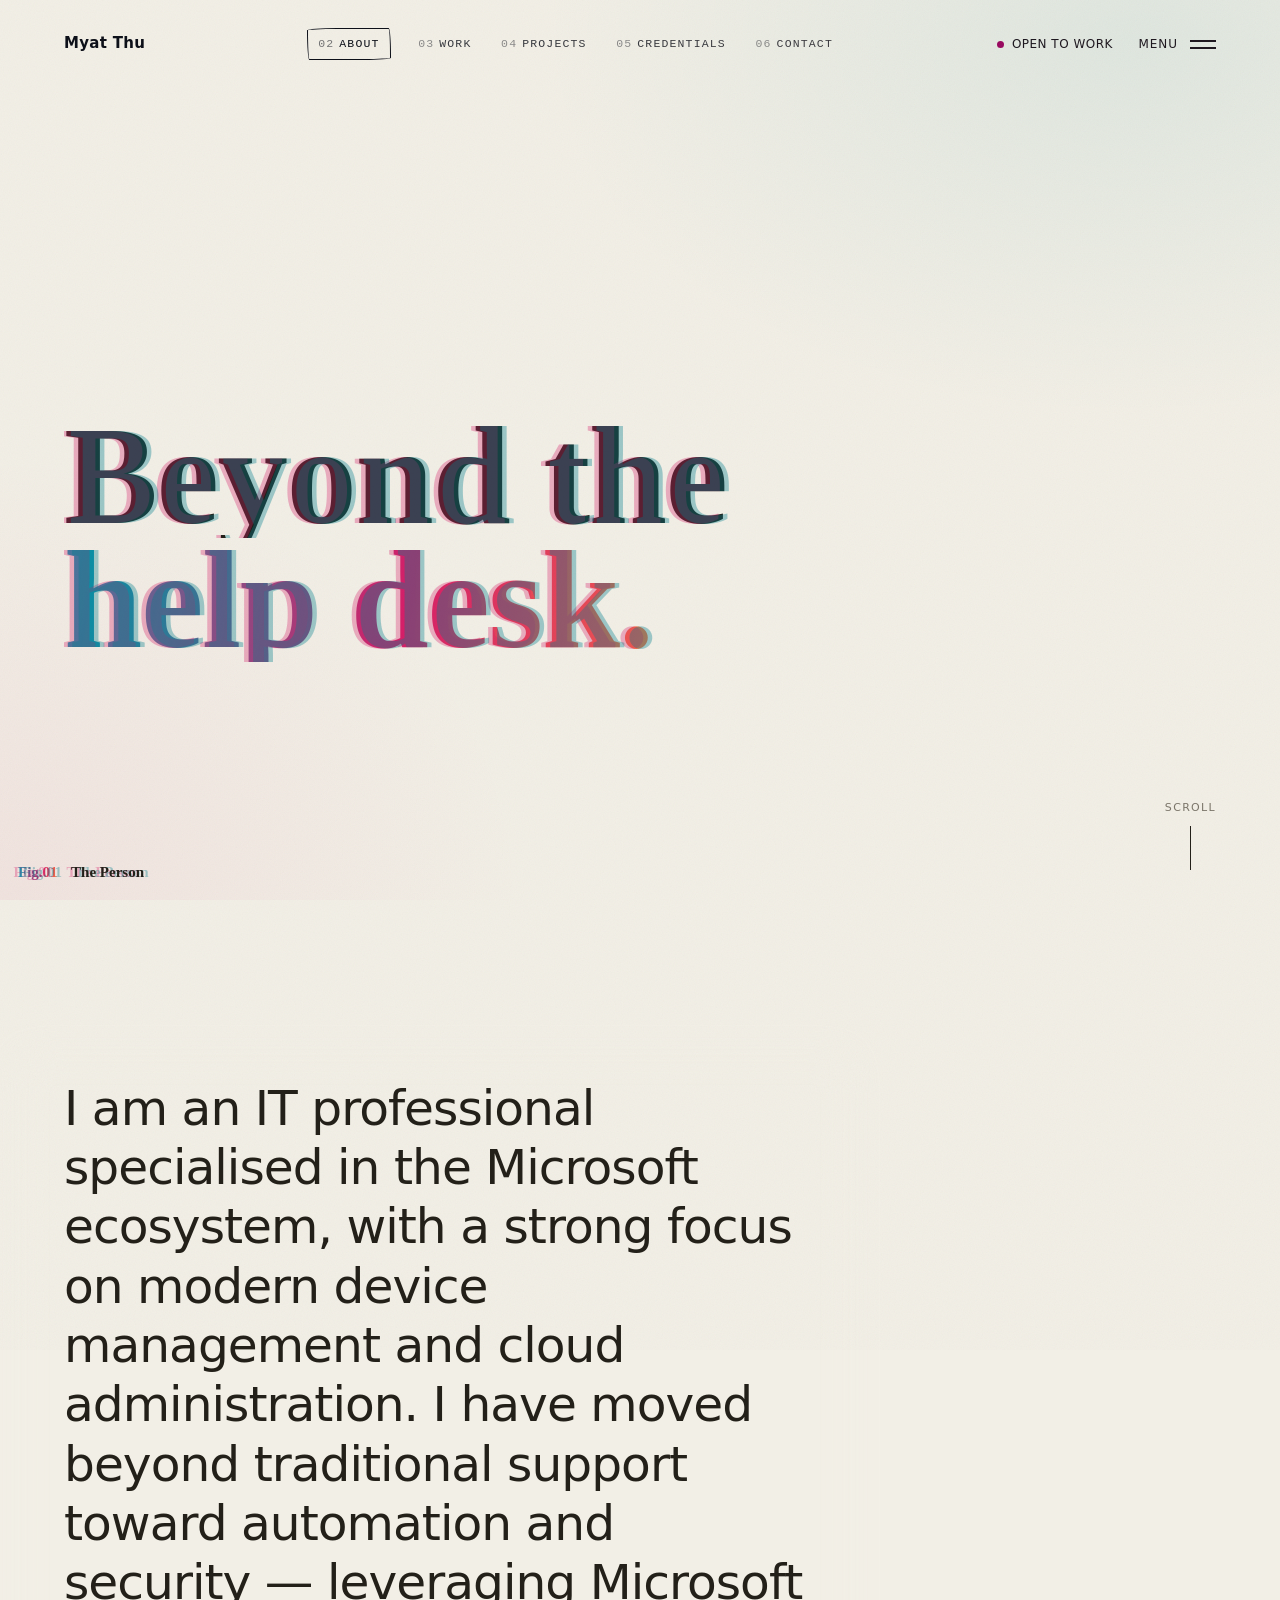
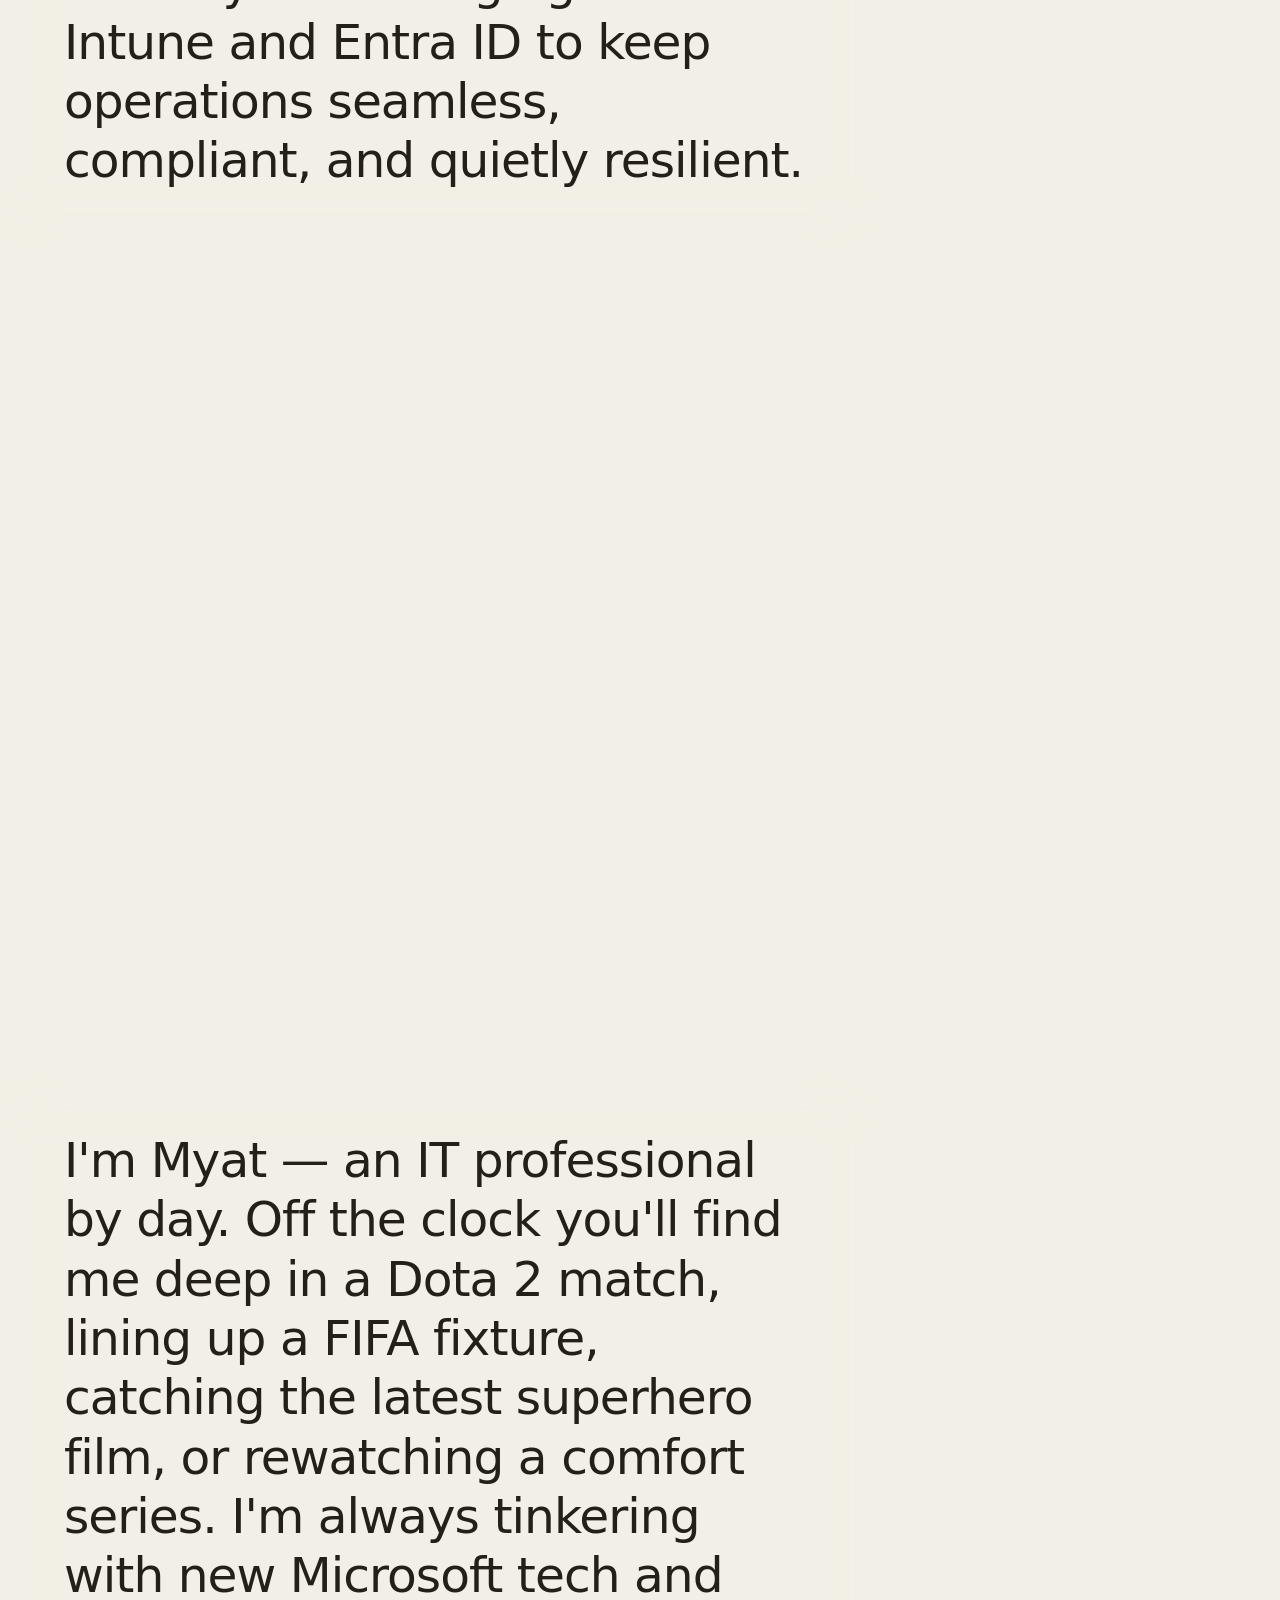
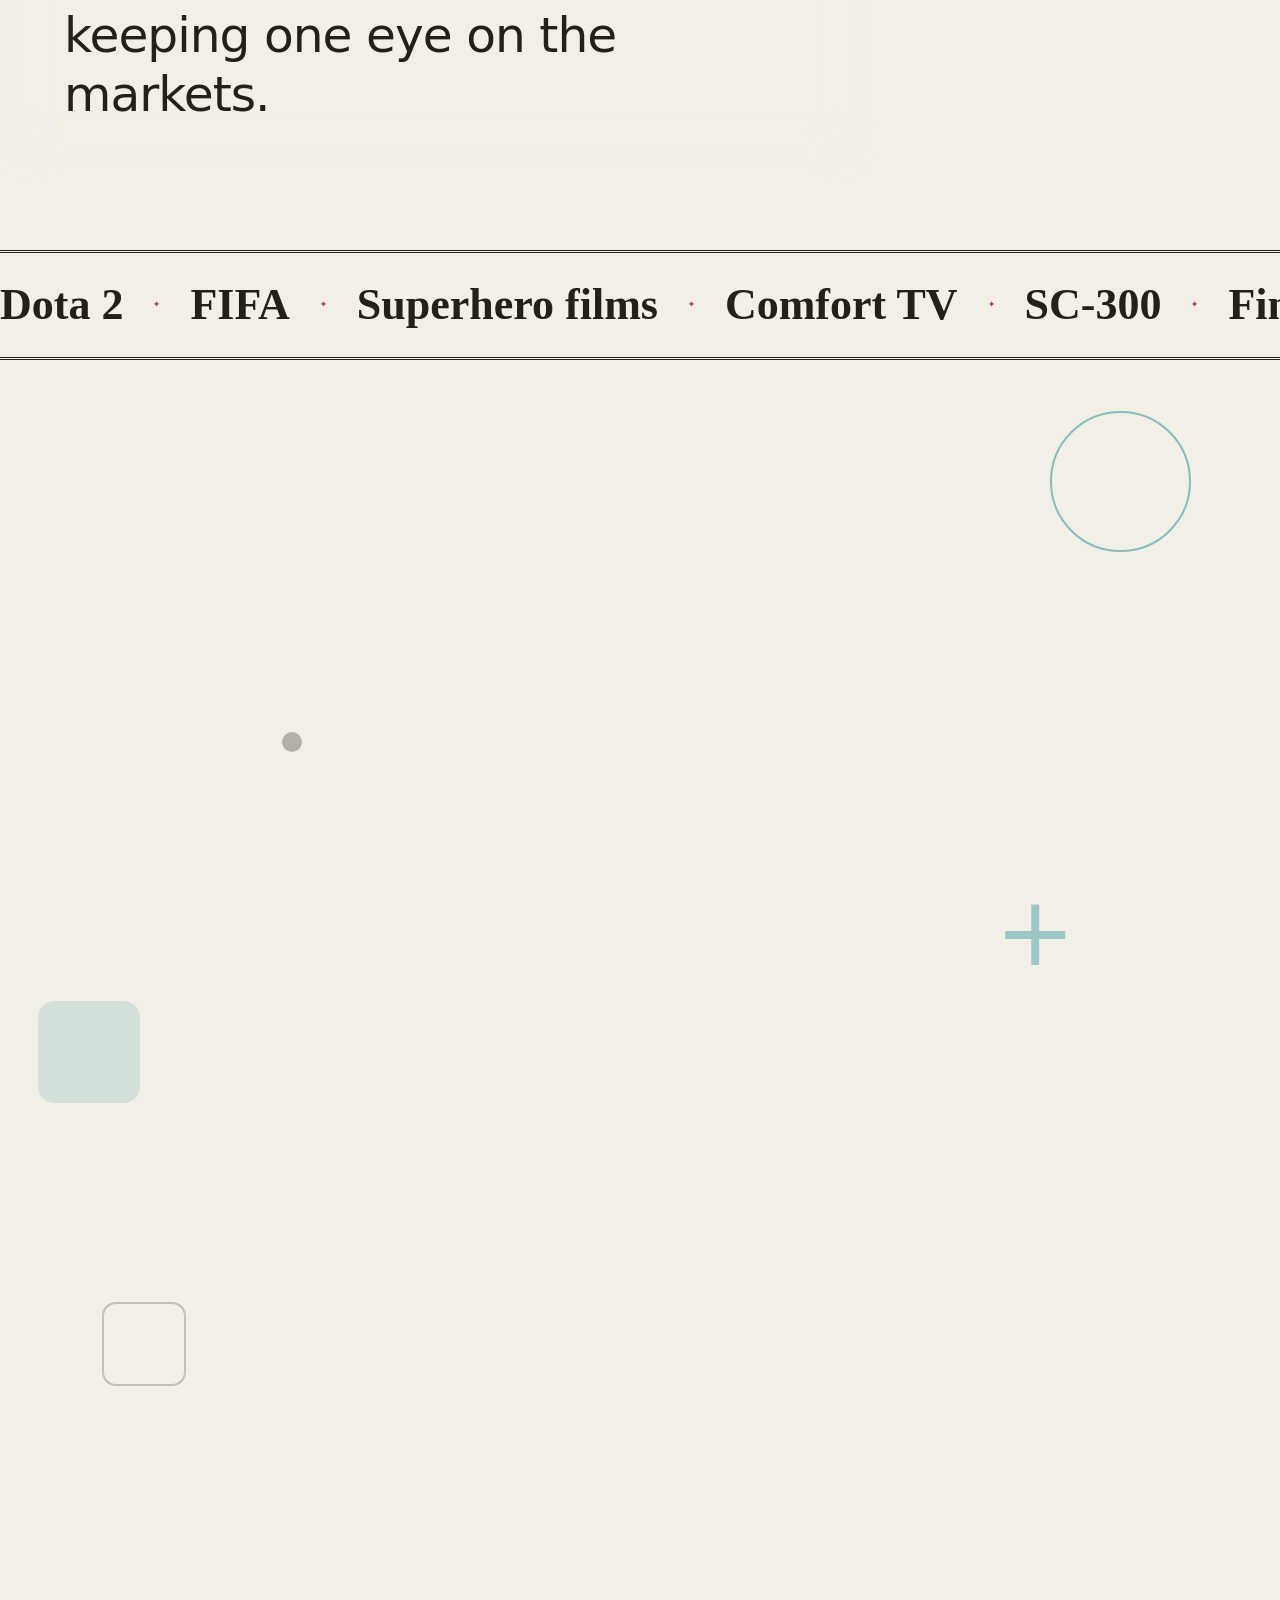
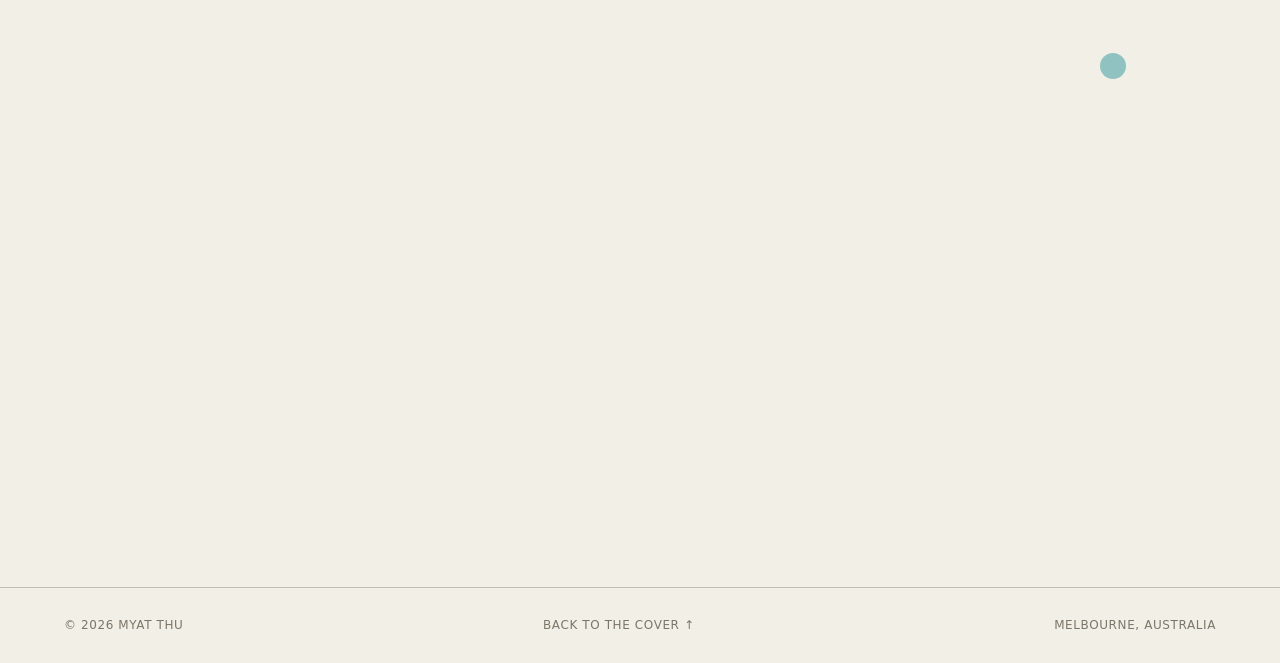
==== commit b3a84af4: "Field Notes 2077: pencil-sketch multiverse rebuild across six real pages Full visual overhaul plus a" ====
--- a/about.html
+++ b/about.html
@@ -4,65 +4,77 @@
   <meta charset="UTF-8" />
   <meta name="viewport" content="width=device-width, initial-scale=1.0" />
   <title>About — Myat Thu</title>
-  <meta name="description" content="Off the clock with Myat Thu — gaming, films and shows, and the way he keeps growing his IT career." />
+  <meta name="description" content="The person behind the field notes — the professional brief for hiring managers, and how Myat Thu switches off: gaming, films, football, and always leveling up." />
   <meta name="author" content="Myat Thu" />
   <link rel="canonical" href="https://myatgthu.github.io/hello-world.io/about.html" />
-  <meta name="theme-color" content="#f3f1ec" />
+  <meta name="theme-color" content="#f2efe6" />
   <meta property="og:type" content="website" />
   <meta property="og:site_name" content="Myat Thu" />
   <meta property="og:url" content="https://myatgthu.github.io/hello-world.io/about.html" />
   <meta property="og:title" content="About — Myat Thu" />
-  <meta property="og:description" content="Off the clock with Myat Thu — gaming, films and shows, and the way he keeps growing his IT career." />
+  <meta property="og:description" content="The person behind the field notes — the professional brief for hiring managers, and how Myat Thu switches off: gaming, films, football, and always leveling up." />
   <meta property="og:image" content="https://myatgthu.github.io/hello-world.io/assets/og.png" />
   <meta property="og:image:width" content="2400" />
   <meta property="og:image:height" content="1260" />
   <meta property="og:image:alt" content="Myat Thu — IT professional shaping the Microsoft modern workplace. Intune · Entra ID · Cloud · Melbourne." />
   <meta name="twitter:card" content="summary_large_image" />
   <meta name="twitter:title" content="About — Myat Thu" />
-  <meta name="twitter:description" content="Off the clock with Myat Thu — gaming, films and shows, and the way he keeps growing his IT career." />
+  <meta name="twitter:description" content="The person behind the field notes — the professional brief for hiring managers, and how Myat Thu switches off: gaming, films, football, and always leveling up." />
   <meta name="twitter:image" content="https://myatgthu.github.io/hello-world.io/assets/og.png" />
 
-  <link rel="icon" href="data:image/svg+xml,<svg xmlns='http://www.w3.org/2000/svg' viewBox='0 0 100 100'><rect width='100' height='100' rx='28' fill='%23181511'/><text x='50' y='70' font-size='56' font-family='Arial,sans-serif' font-weight='700' fill='%23f1ede5' text-anchor='middle'>M</text></svg>" />
+  <link rel="icon" href="data:image/svg+xml,<svg xmlns='http://www.w3.org/2000/svg' viewBox='0 0 100 100'><rect width='100' height='100' rx='28' fill='%23201d15'/><text x='50' y='70' font-size='56' font-family='Arial,sans-serif' font-weight='700' fill='%23f2efe6' text-anchor='middle'>M</text></svg>" />
 
   <script>document.documentElement.classList.add('js');try{var n=sessionStorage.getItem('nav');if(n){var c=document.documentElement.classList;c.add('is-entering');if(n==='wipe')c.add('is-wipe');}}catch(e){}</script>
 
   <link rel="preload" href="assets/fonts/outfit.woff2" as="font" type="font/woff2" crossorigin />
   <link rel="preload" href="assets/fonts/bodoni-moda.woff2" as="font" type="font/woff2" crossorigin />
+  <link rel="preload" href="assets/fonts/share-tech-mono.woff2" as="font" type="font/woff2" crossorigin />
   <link rel="stylesheet" href="styles.css?v=__BUILD__" />
 </head>
 <body>
-  <a class="skip-link" href="#bio">Skip to content</a>
+  <a class="skip-link" href="#main">Skip to content</a>
 
   <div class="grain" aria-hidden="true"></div>
   <div class="cursor" aria-hidden="true"><span class="cursor__label"></span></div>
-  <div class="wipe" aria-hidden="true"><span class="wipe__label">One moment —</span></div>
-
-  <!-- Header -->
+  <div class="wipe" aria-hidden="true"><span class="wipe__label">Turning the page —</span></div>
+
+  <!-- Masthead: the tabs are pages, not anchors -->
   <header class="head" id="head">
-    <a class="head__brand" href="index.html" data-cursor="home">Myat&nbsp;Thu</a>
-    <a class="head__status" href="#contact" data-cursor="say hi">
-      <span class="head__dot"></span> <span>Open to work</span>
-    </a>
-    <button class="menu-btn" id="menuBtn" type="button" aria-expanded="false" aria-controls="menu">
-      <span class="menu-btn__label">Menu</span>
-      <span class="menu-btn__bars"><i></i><i></i></span>
-    </button>
+    <a class="head__brand" href="index.html" data-cursor="cover">Myat&nbsp;Thu</a>
+    <nav class="head__nav" aria-label="Pages">
+      <a href="about.html" aria-current="page"><i>02</i>About</a>
+      <a href="work.html"><i>03</i>Work</a>
+      <a href="projects.html"><i>04</i>Projects</a>
+      <a href="credentials.html"><i>05</i>Credentials</a>
+      <a href="contact.html"><i>06</i>Contact</a>
+    </nav>
+    <div class="head__right">
+      <a class="head__status" href="contact.html" data-cursor="say hi">
+        <span class="head__dot"></span> <span>Open to work</span>
+      </a>
+      <button class="menu-btn" id="menuBtn" type="button" aria-expanded="false" aria-controls="menu">
+        <span class="menu-btn__label">Menu</span>
+        <span class="menu-btn__bars"><i></i><i></i></span>
+      </button>
+    </div>
   </header>
 
   <!-- Fullscreen menu -->
   <nav class="menu" id="menu" aria-label="Primary" aria-hidden="true">
     <div class="menu__inner">
       <ul class="menu__links">
-        <li><a href="index.html"><span class="menu__idx">01</span> Home</a></li>
-        <li><a href="#top"><span class="menu__idx">02</span> About</a></li>
-        <li><a href="index.html#work"><span class="menu__idx">03</span> Work</a></li>
-        <li><a href="index.html#certs"><span class="menu__idx">04</span> Credentials</a></li>
-        <li><a href="#contact"><span class="menu__idx">05</span> Contact</a></li>
+        <li><a href="index.html"><span class="menu__idx">01</span> Cover</a></li>
+        <li><a href="about.html" aria-current="page"><span class="menu__idx">02</span> About</a></li>
+        <li><a href="work.html"><span class="menu__idx">03</span> Work</a></li>
+        <li><a href="projects.html"><span class="menu__idx">04</span> Projects</a></li>
+        <li><a href="credentials.html"><span class="menu__idx">05</span> Credentials</a></li>
+        <li><a href="contact.html"><span class="menu__idx">06</span> Contact</a></li>
       </ul>
       <div class="menu__meta">
         <div class="menu__col">
           <span class="menu__h">Get in touch</span>
           <a href="mailto:myatgeorgethu@gmail.com" data-cursor="email">myatgeorgethu@gmail.com</a>
+          <a href="assets/Myat-Thu-CV.pdf" download data-cursor="download">Download CV ↓</a>
         </div>
         <div class="menu__col">
           <span class="menu__h">Based in</span>
@@ -76,18 +88,18 @@
     </div>
   </nav>
 
-  <main>
+  <main id="main">
     <!-- ============================ HERO ============================ -->
     <section class="hero hero--about" id="top">
       <div class="hero__bg" data-parallax="0.22" aria-hidden="true"></div>
 
       <p class="hero__eyebrow" data-reveal>
-        <span>About — Off the clock</span><span>Melbourne, AU — 2026</span>
+        <span>Field notes — the person</span><span>Plate 02 — Melbourne, AU</span>
       </p>
 
       <h1 class="hero__title hero__title--about" aria-label="Beyond the help desk">
-        <span class="line"><span class="word" data-split>Beyond the</span></span>
-        <span class="line"><span class="word word--accent" data-split>help desk.</span></span>
+        <span class="line" aria-hidden="true"><span class="word" data-split>Beyond the</span></span>
+        <span class="line" aria-hidden="true"><span class="word word--accent" data-split>help desk.</span></span>
       </h1>
 
       <a class="hero__scroll" href="#bio" data-cursor="scroll" aria-label="Scroll to content">
@@ -95,9 +107,55 @@
       </a>
     </section>
 
-    <!-- ============================ BIO ============================ -->
-    <section class="intro" id="bio">
-      <p class="intro__label" data-reveal><span>(Who I am)</span></p>
+    <!-- ============================ PROFESSIONAL BIO ============================ -->
+    <section class="intro" id="bio" data-chapter="The Person">
+      <p class="chap" data-reveal><em>Fig.01</em> The professional</p>
+      <p class="intro__lead" data-words>
+        I am an IT professional specialised in the Microsoft ecosystem, with a
+        strong focus on modern device management and cloud administration. I have
+        moved beyond traditional support toward automation and security —
+        leveraging Microsoft Intune and Entra ID to keep operations seamless,
+        compliant, and quietly resilient.
+      </p>
+    </section>
+
+    <!-- ============================ THE BRIEF ============================ -->
+    <section class="approach" id="brief" aria-label="The brief, for hiring managers">
+      <div class="caps__head">
+        <h2 class="section-title" data-reveal>The brief</h2>
+        <p class="caps__note" data-reveal>What a hiring manager should know in thirty seconds.</p>
+      </div>
+      <ol class="steps">
+        <li class="step" data-cap>
+          <span class="step__n">01</span>
+          <h3 class="step__t">Scale under pressure</h3>
+          <p class="step__d">A 400+ store retail fleet, 40–50 tickets a day, public-holiday cover included. Volume doesn't rattle him.</p>
+        </li>
+        <li class="step" data-cap>
+          <span class="step__n">02</span>
+          <h3 class="step__t">Trusted escalation</h3>
+          <p class="step__d">Second-level point for the IPH service desk, with earlier Level 3 network and firewall exposure at a Telstra-partner MSP.</p>
+        </li>
+        <li class="step" data-cap>
+          <span class="step__n">03</span>
+          <h3 class="step__t">Owns the device lifecycle</h3>
+          <p class="step__d">SOE builds, imaging, onboarding to offboarding, hardware remediation — the endpoint from box to retirement.</p>
+        </li>
+        <li class="step" data-cap>
+          <span class="step__n">04</span>
+          <h3 class="step__t">Writes it down</h3>
+          <p class="step__d">KBAs, rollout playbooks, Change Board representation, annual IT audits. The fix that stays fixed.</p>
+        </li>
+      </ol>
+      <p class="caps__note" data-reveal style="margin-top: clamp(22px, 4vh, 40px); max-width: 60ch;">
+        The next seat: endpoint engineering. SC-300 is in progress, and conditional
+        access and identity governance are already live in the lab tenant.
+      </p>
+    </section>
+
+    <!-- ============================ PERSONAL BIO ============================ -->
+    <section class="intro" id="offclock">
+      <p class="chap" data-reveal><em>Fig.02</em> Off the clock</p>
       <p class="intro__lead" data-words>
         I'm Myat — an IT professional by day. Off the clock you'll find me deep
         in a Dota 2 match, lining up a FIFA fixture, catching the latest superhero
@@ -267,32 +325,30 @@
       </div>
     </section>
 
-    <!-- ============================ CONTACT ============================ -->
-    <section class="contact" id="contact">
-      <p class="contact__label" data-reveal><span>(Contact)</span></p>
-      <h2 class="contact__title" aria-label="Let's talk">
-        <span class="line"><span class="word" data-split>Let's</span></span>
-        <span class="line"><span class="word word--accent" data-split>talk.</span></span>
-      </h2>
-      <a class="contact__mail" href="mailto:myatgeorgethu@gmail.com" data-magnetic="0.22" data-cursor="email">
-        myatgeorgethu@gmail.com
-      </a>
-      <div class="contact__meta" data-reveal>
-        <span>Based in Melbourne, Australia</span>
-        <span>Open to opportunities</span>
-      </div>
+    <!-- ============================ CONTACT CTA ============================ -->
+    <section class="lab" aria-label="Get in touch">
+      <div class="caps__head">
+        <h2 class="section-title" data-reveal>Margin note</h2>
+        <p class="caps__note" data-reveal>The full forwarding address lives on its own plate.</p>
+      </div>
+      <p class="contact__cv-row" data-reveal>
+        <a class="contact__cv" href="contact.html" data-cursor="connect">Open Connect <span aria-hidden="true">→</span></a>
+      </p>
     </section>
   </main>
 
   <footer class="foot">
     <span>© 2026 Myat Thu</span>
-    <a href="index.html" data-cursor="home">Back to home ↑</a>
+    <a href="index.html" data-cursor="cover">Back to the cover ↑</a>
     <span>Melbourne, Australia</span>
   </footer>
 
   <script src="vendor/gsap.min.js" defer></script>
   <script src="vendor/ScrollTrigger.min.js" defer></script>
   <script src="vendor/lenis.min.js" defer></script>
+  <script src="vendor/anime.umd.min.js" defer></script>
   <script src="main.js?v=__BUILD__" defer></script>
+  <!-- mercury lazy-loads vendor/three.mercury.min.js itself, off the critical path -->
+  <script src="mercury.js?v=__BUILD__" defer></script>
 </body>
 </html>
--- a/styles.css
+++ b/styles.css
@@ -27,29 +27,39 @@
   font-display: swap;
 }
 
-/* ----- Tokens ----- */
+/* ----- Tokens — FIELD NOTES / 2077 -----
+   Paper + graphite + two neon interference colours. Token NAMES are unchanged
+   from the porcelain era on purpose: every rule downstream (scrims, divergence
+   shadows, hover fills) re-skins itself from these values alone. */
 :root {
-  --bone: #f3f1ec;
-  --bone-2: #e9e6de;
-  --ink: #16140f;
-  --ink-2: #3a362e;
-  --muted: #7d7669;
-  --faint: #a9a294;
-  --line: rgba(22, 20, 15, 0.14);
-  --accent: #6c4cf1;
-  --accent-2: #e04f8a;
-  --iri: linear-gradient(100deg, #6c4cf1 0%, #e04f8a 52%, #f5a95c 100%);
-  --noir: #16140f;
-  --noir-fg: #f3f1ec;
-  --card: #fbfaf7;
+  --bone: #f2efe6;                      /* warm working paper */
+  --bone-2: #e7e2d5;
+  --ink: #232019;                       /* 2B graphite, never pure black */
+  --ink-2: #454034;
+  --muted: #7c766a;
+  --faint: #a59d8d;
+  --line: rgba(35, 32, 25, 0.24);       /* construction lines read darker on paper */
+  --accent: #00808f;                    /* neon cyan, held down to AA on paper */
+  --accent-2: #d61f69;                  /* magenta interference */
+  --neon: #19d3e6;                      /* glow-only variants — never body text */
+  --neon-2: #ff4d9a;
+  --iri: linear-gradient(100deg, #00a3b8 0%, #d61f69 58%, #ff8a3c 108%);
+  --noir: #1b1914;                      /* blackboard */
+  --noir-fg: #f2efe6;
+  --card: #f6f3ea;
   --grain-blend: multiply;
-  --grain-op: 0.04;
+  --grain-op: 0.055;                    /* more tooth: this is paper now */
   --accent-glow: none;
-  --glow-1: rgba(108, 76, 241, 0.10);
-  --glow-2: rgba(224, 79, 138, 0.07);
+  --glow-1: rgba(0, 128, 143, 0.08);
+  --glow-2: rgba(214, 31, 105, 0.06);
   --font: "Outfit", ui-sans-serif, system-ui, -apple-system, "Segoe UI", Roboto, sans-serif;
   --font-display: "Bodoni Moda", Didot, "Playfair Display", Georgia, serif;
   --mono: "Share Tech Mono", ui-monospace, "SFMono-Regular", Menlo, Consolas, monospace;
+
+  /* the hand-drawn rectangle: four uneven radii, the classic wobble */
+  --sketch-r: 255px 15px 225px 15px / 15px 225px 15px 255px;
+  --sketch-r-sm: 125px 10px 115px 10px / 10px 115px 10px 125px;
+  --hatch: repeating-linear-gradient(45deg, transparent 0 3px, rgba(35, 32, 25, 0.055) 3px 4px);
 
   --pad: clamp(20px, 5vw, 88px);
   --maxw: 1480px;
@@ -155,7 +165,7 @@
 }
 .loader__drop {
   position: absolute; left: 50%; top: -30px; width: 22px; height: 22px; border-radius: 50% 50% 52% 48%;
-  background: radial-gradient(circle at 34% 30%, #fff 0 18%, #b9b6ae 42%, #55524b 100%);
+  background: radial-gradient(circle at 34% 30%, #8f887a 0 18%, #4c463c 46%, var(--ink) 100%);
   animation: dropfall 1.15s cubic-bezier(0.5, 0, 0.9, 0.4) infinite;
 }
 @keyframes dropfall {
@@ -245,8 +255,9 @@
 /* The mercury — fixed raymarch canvas injected by mercury.js, painted above
    the body background but behind all content. Fades in on its first frame. */
 .mercury { position: fixed; inset: 0; z-index: -1; display: block; pointer-events: none; opacity: 0; transition: opacity 1.1s var(--ease); }
-/* Held back so the chrome reads as a quiet backdrop and the type stays crisp. */
-.mercury.is-live { opacity: 0.62; }
+/* Graphite is far lighter-handed than chrome was, so the drawing runs closer
+   to full strength; the shader's own ink alpha does the receding. */
+.mercury.is-live { opacity: 0.85; }
 
 /* Reading scrim — a soft porcelain wash behind body copy. Same colour as the
    page, so it is invisible over porcelain and only softens the roaming metal
@@ -309,6 +320,7 @@
    resting state for reduced motion and for no-GSAP. Gated on html.js so a
    visitor without JS never risks transparent text with no gradient behind it. */
 html.js .hero__title .word,
+html.js .plate__title .word,
 html.js .contact__title .word {
   --word-fill: linear-gradient(var(--ink) 0 100%);
   background-image:
@@ -322,6 +334,7 @@
   color: transparent; -webkit-text-fill-color: transparent;
 }
 html.js .hero__title .word--accent,
+html.js .plate__title .word--accent,
 html.js .contact__title .word--accent { --word-fill: var(--iri); }
 
 /* ----- Hero thesis: the line that says what the metal is doing ----- */
@@ -838,6 +851,39 @@
 
 
 /* ===========================================================================
+   MULTIVERSE — divergence
+   --split is how far the timelines have drifted apart: 0 at rest, rising with
+   scroll velocity. Registering it with @property is what lets it transition at
+   all (an unregistered custom property cannot animate), and that transition is
+   what collapses the page back into one reality when you stop moving. main.js
+   only ever writes the number; every visual consequence lives here.
+   =========================================================================== */
+@property --split {
+  syntax: "<number>";
+  inherits: true;
+  initial-value: 0;
+}
+:root { --split: 0; }
+
+/* Display type separates into two coloured timelines that re-converge when you
+   stop. The shadow alpha is scaled by --split as well as the offset, so at rest
+   the ghosts are fully transparent rather than merely hidden behind the glyph.
+   That is what lets the same rule cover the two gradient-filled headings, whose
+   transparent glyphs would otherwise show a solid shadow straight through.
+   Offset alone is not enough; the alpha is doing real work here. */
+.section-title, .role__title, .stat__num, .chap, .chapcap, .cap__t,
+.edu__deg, .case__title, .cert__code, .step__t, .lab__t, .icard__title,
+.hero__title .word, .contact__title .word {
+  text-shadow:
+    calc(var(--split) * 7px) 0 rgb(from var(--accent) r g b / calc(var(--split) * 0.55)),
+    calc(var(--split) * -7px) 0 rgb(from var(--accent-2) r g b / calc(var(--split) * 0.5));
+}
+
+@media (prefers-reduced-motion: reduce) {
+  :root { --split: 0 !important; }
+}
+
+/* ===========================================================================
    Reveal states (JS-only)
    =========================================================================== */
 html.js [data-reveal] { opacity: 0; transform: translateY(28px); }
@@ -854,3 +900,168 @@
   .intro__lead .w { color: var(--ink); }
   * { scroll-behavior: auto !important; }
 }
+
+/* ===========================================================================
+   SKETCH REVISION — 2077
+   The layer that turns the porcelain gallery into an engineer's field
+   notebook: hand-drawn rectangles, cross-hatch fills, schematic annotations,
+   editorial plates and folios. Appended last so it wins by cascade; every
+   selector below restyles an existing component rather than inventing state.
+   =========================================================================== */
+
+/* ----- Masthead layout: brand | tabs | status + burger ----- */
+.head__right { display: flex; align-items: center; gap: clamp(14px, 2vw, 26px); }
+/* the contact plate carries only a folio strip before the big statement */
+.plate--slim { padding-bottom: 0; }
+
+/* ----- Masthead: inline page tabs (each one IS a page) ----- */
+.head__nav { display: none; align-items: baseline; gap: clamp(14px, 2vw, 28px); }
+.head__nav a {
+  font-family: var(--mono); font-size: 11.5px; letter-spacing: .1em; text-transform: uppercase;
+  padding: 6px 2px; opacity: .82;
+}
+.head__nav a i { font-style: normal; opacity: .55; margin-right: 5px; }
+.head__nav a:hover { opacity: 1; }
+/* the current page gets the hand-drawn circle an engineer puts around the
+   figure number that matters */
+.head__nav a[aria-current="page"] {
+  opacity: 1; border: 1.5px solid currentColor; border-radius: var(--sketch-r-sm);
+  padding: 6px 10px;
+}
+@media (min-width: 960px) { .head__nav { display: flex; } }
+
+/* ----- Editorial plate: the header every subpage opens with ----- */
+.plate { padding: clamp(108px, 15vh, 170px) var(--pad) clamp(30px, 5vh, 56px); max-width: var(--maxw); margin: 0 auto; }
+.plate__folio {
+  display: flex; justify-content: space-between; gap: 16px; flex-wrap: wrap;
+  font-family: var(--mono); font-size: 11px; letter-spacing: .12em; text-transform: uppercase;
+  color: var(--ink-2); border-bottom: 1.5px solid var(--ink); padding-bottom: 12px;
+}
+.plate__title {
+  font-family: var(--font-display); font-weight: 800; letter-spacing: 0;
+  font-size: clamp(52px, 10.5vw, 138px); line-height: 0.92; margin-top: clamp(22px, 4vh, 44px);
+}
+.plate__title .line { display: block; overflow: hidden; padding-bottom: 0.14em; margin-bottom: -0.14em; }
+.plate__title .word { display: inline-block; }
+.plate__title .word--accent {
+  background: var(--iri); -webkit-background-clip: text; background-clip: text;
+  color: transparent; -webkit-text-fill-color: transparent;
+}
+.plate__stand {
+  margin-top: clamp(18px, 3vh, 30px); max-width: 52ch; color: var(--ink-2);
+  font-size: clamp(15.5px, 1.5vw, 19px); line-height: 1.5;
+}
+/* the double rule that closes a magazine standfirst */
+.plate__rule { margin-top: clamp(22px, 4vh, 40px); border: 0; border-top: 3px double var(--ink); }
+
+/* plates share the divergence + scrim treatments of display type */
+.plate__title .word { text-shadow:
+  calc(var(--split) * 7px) 0 rgb(from var(--accent) r g b / calc(var(--split) * 0.55)),
+  calc(var(--split) * -7px) 0 rgb(from var(--accent-2) r g b / calc(var(--split) * 0.5)); }
+.plate__stand { position: relative; isolation: isolate; }
+.plate__stand::before {
+  content: ""; position: absolute; inset: -0.5em -0.9em; z-index: -1;
+  background: var(--bone); border-radius: 16px; filter: blur(15px); opacity: 0.72; pointer-events: none;
+}
+
+/* ----- Contents (home): the magazine table of contents ----- */
+.toc { max-width: var(--maxw); margin: 0 auto; padding: clamp(70px, 12vh, 160px) var(--pad); }
+.toc__list { list-style: none; padding: 0; margin: 0; }
+.toc__row {
+  display: grid; grid-template-columns: 72px 1fr auto; align-items: baseline; gap: 20px;
+  padding: clamp(20px, 3.4vh, 36px) 0; border-top: 1.5px solid var(--ink); position: relative;
+  isolation: isolate; transition: padding-left .45s var(--ease);
+}
+.toc__row:last-child { border-bottom: 1.5px solid var(--ink); }
+.toc__no { font-family: var(--mono); font-size: 13px; color: var(--accent); }
+.toc__t {
+  font-family: var(--font-display); font-weight: 800; font-size: clamp(30px, 5.4vw, 72px);
+  line-height: 0.95; letter-spacing: 0; transition: color .3s var(--ease);
+}
+.toc__d { font-family: var(--mono); font-size: 11.5px; letter-spacing: .1em; text-transform: uppercase; color: var(--muted); text-align: right; }
+.toc__row::before {
+  content: ""; position: absolute; inset: 1px -18px 0; z-index: -1; border-radius: 10px;
+  background: var(--hatch); transform: scaleX(0); transform-origin: 0 50%; transition: transform .5s var(--ease);
+}
+@media (hover: hover) {
+  .toc__row:hover { padding-left: 26px; }
+  .toc__row:hover::before { transform: scaleX(1); }
+  .toc__row:hover .toc__t { color: var(--accent); }
+}
+@media (max-width: 640px) { .toc__row { grid-template-columns: 44px 1fr; } .toc__d { display: none; } }
+
+/* ----- Hand-drawn rectangles on every card-like thing ----- */
+.case, .cert, .icard, .pcard, .tool__card, .cmodal__card {
+  border: 1.5px solid var(--ink); border-radius: var(--sketch-r);
+  box-shadow: 3px 4px 0 rgb(from var(--ink) r g b / 0.16);
+}
+/* alternate the wobble so a grid doesn't read as a stamped pattern */
+.case:nth-child(2n), .cert:nth-child(2n), .icard:nth-child(2n), .pcard:nth-child(2n) {
+  border-radius: 15px 255px 15px 225px / 225px 15px 255px 15px;
+}
+.logo-tile { border: 1.5px solid var(--ink); border-radius: var(--sketch-r-sm); }
+.contact__cv { border: 1.5px solid var(--ink); border-radius: var(--sketch-r-sm); }
+.workprev { border-radius: var(--sketch-r-sm); }
+.hero__portrait-media { border: 1.5px solid var(--ink); border-radius: var(--sketch-r-sm); }
+/* tape holding the portrait to the page */
+.hero__portrait { position: relative; }
+.hero__portrait::after {
+  content: ""; position: absolute; top: -10px; left: 50%; width: 74px; height: 22px;
+  transform: translateX(-50%) rotate(-3deg);
+  background: rgb(from var(--accent) r g b / 0.18); border: 1px solid rgb(from var(--accent) r g b / 0.25);
+  pointer-events: none;
+}
+
+/* hover lift keeps the offset shadow honest (it grows instead of blurring) */
+@media (hover: hover) {
+  .case:hover, .cert:hover, .icard:hover, .pcard:hover {
+    border-color: var(--ink); box-shadow: 5px 7px 0 rgb(from var(--ink) r g b / 0.2);
+  }
+}
+
+/* ----- Schematic annotations ----- */
+.anno {
+  position: absolute; z-index: 3; font-family: var(--mono); font-size: 10.5px;
+  letter-spacing: .1em; text-transform: uppercase; color: var(--ink-2); pointer-events: none;
+}
+.anno::before { content: ""; position: absolute; border-top: 1px dashed var(--ink-2); opacity: .7; }
+.anno--l::before { right: 100%; margin-right: 8px; width: var(--lead, 70px); top: 50%; }
+.anno--r::before { left: 100%; margin-left: 8px; width: var(--lead, 70px); top: 50%; }
+.anno em { font-style: normal; color: var(--accent-2); }
+@media (max-width: 900px) { .anno { display: none; } }
+
+/* ----- Editorial rules ----- */
+.marquee { border-top: 3px double var(--ink); border-bottom: 3px double var(--ink); }
+.stats { border-top: 1.5px solid var(--ink); }
+.stat__label::before { content: "— "; color: var(--accent); }
+.step { border-top: 2px solid var(--ink); }
+.lab__item { border-top: 2px solid var(--ink); }
+.cap { border-top-color: rgb(from var(--ink) r g b / 0.5); }
+.cap:last-child { border-bottom-color: rgb(from var(--ink) r g b / 0.5); }
+
+/* section titles get a pencil underline stroke */
+.caps__head .section-title, .certs__head .section-title, .work__intro .section-title {
+  position: relative; display: inline-block; padding-bottom: 10px;
+}
+.caps__head .section-title::after, .certs__head .section-title::after, .work__intro .section-title::after {
+  content: ""; position: absolute; left: 0; bottom: 0; width: 100%; height: 3px;
+  background: var(--ink); border-radius: 50% 40% 55% 45% / 90% 60% 80% 70%; opacity: .85;
+}
+
+/* ----- Cyberpunk menu: blackboard + scanlines + neon hover ----- */
+.menu {
+  background:
+    repeating-linear-gradient(0deg, transparent 0 3px, rgba(242, 239, 230, 0.025) 3px 4px),
+    var(--noir);
+}
+.menu__links a:hover { color: var(--neon); }
+.menu__col a:hover { color: var(--neon); }
+
+/* selection reads as highlighter over pencil */
+::selection { background: var(--accent-2); color: var(--bone); }
+
+/* the cursor label pill keeps its ink fill; ring is already ink */
+.cursor { background: var(--ink); }
+.cursor__label { color: var(--bone); }
+
+/* reduced motion: annotations are static anyway; nothing extra to disable */
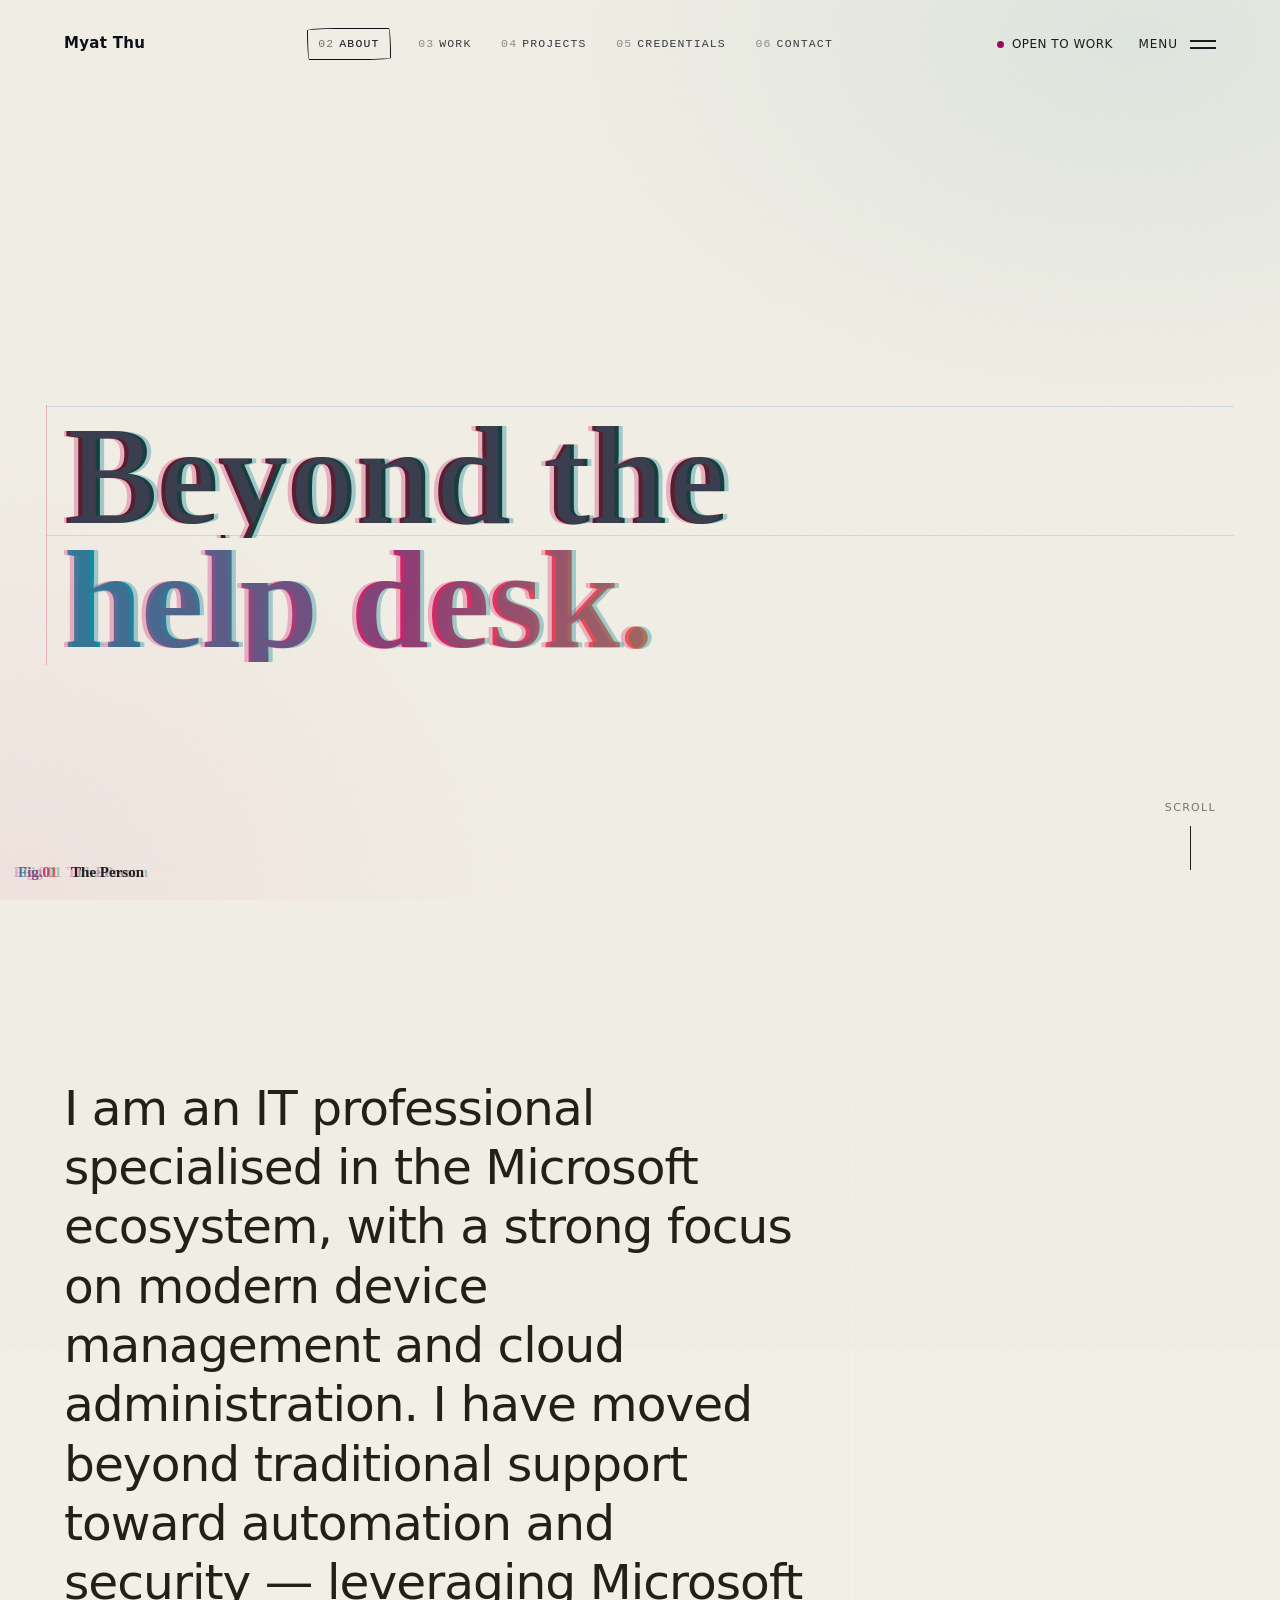
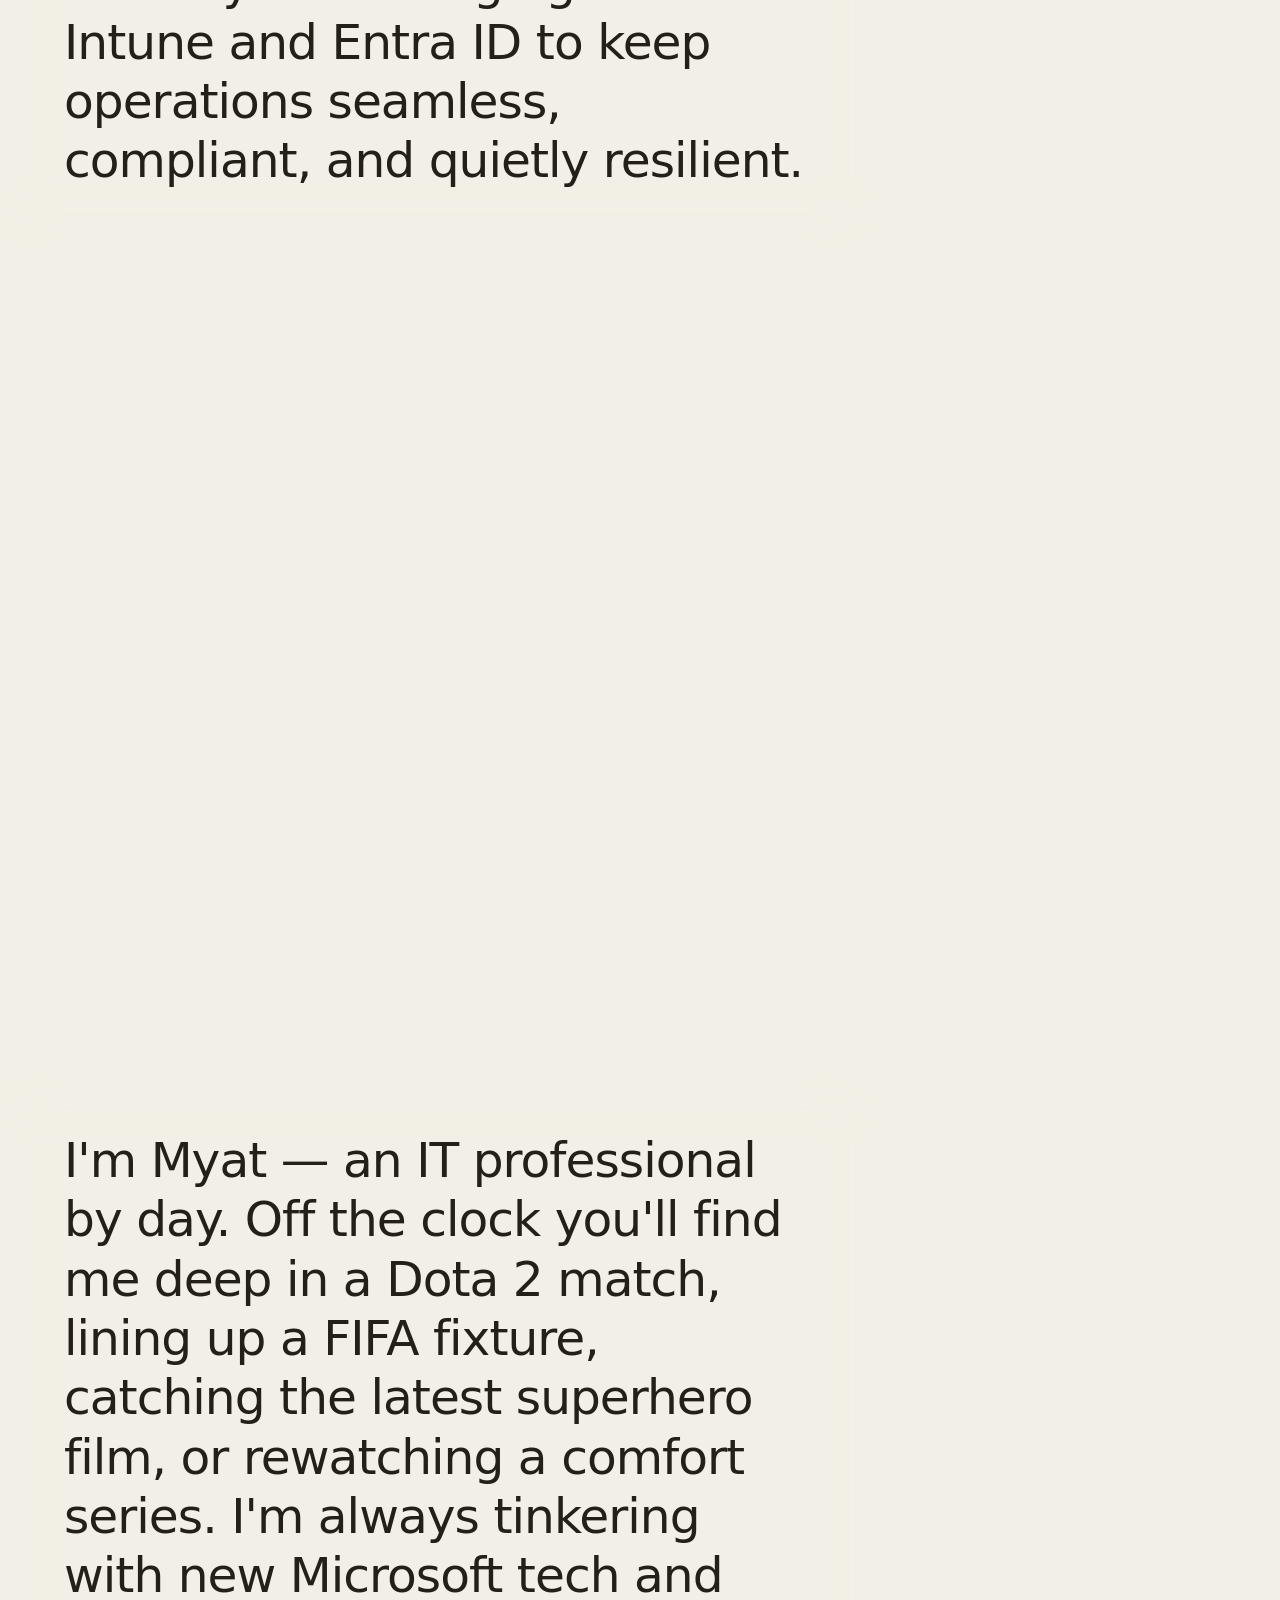
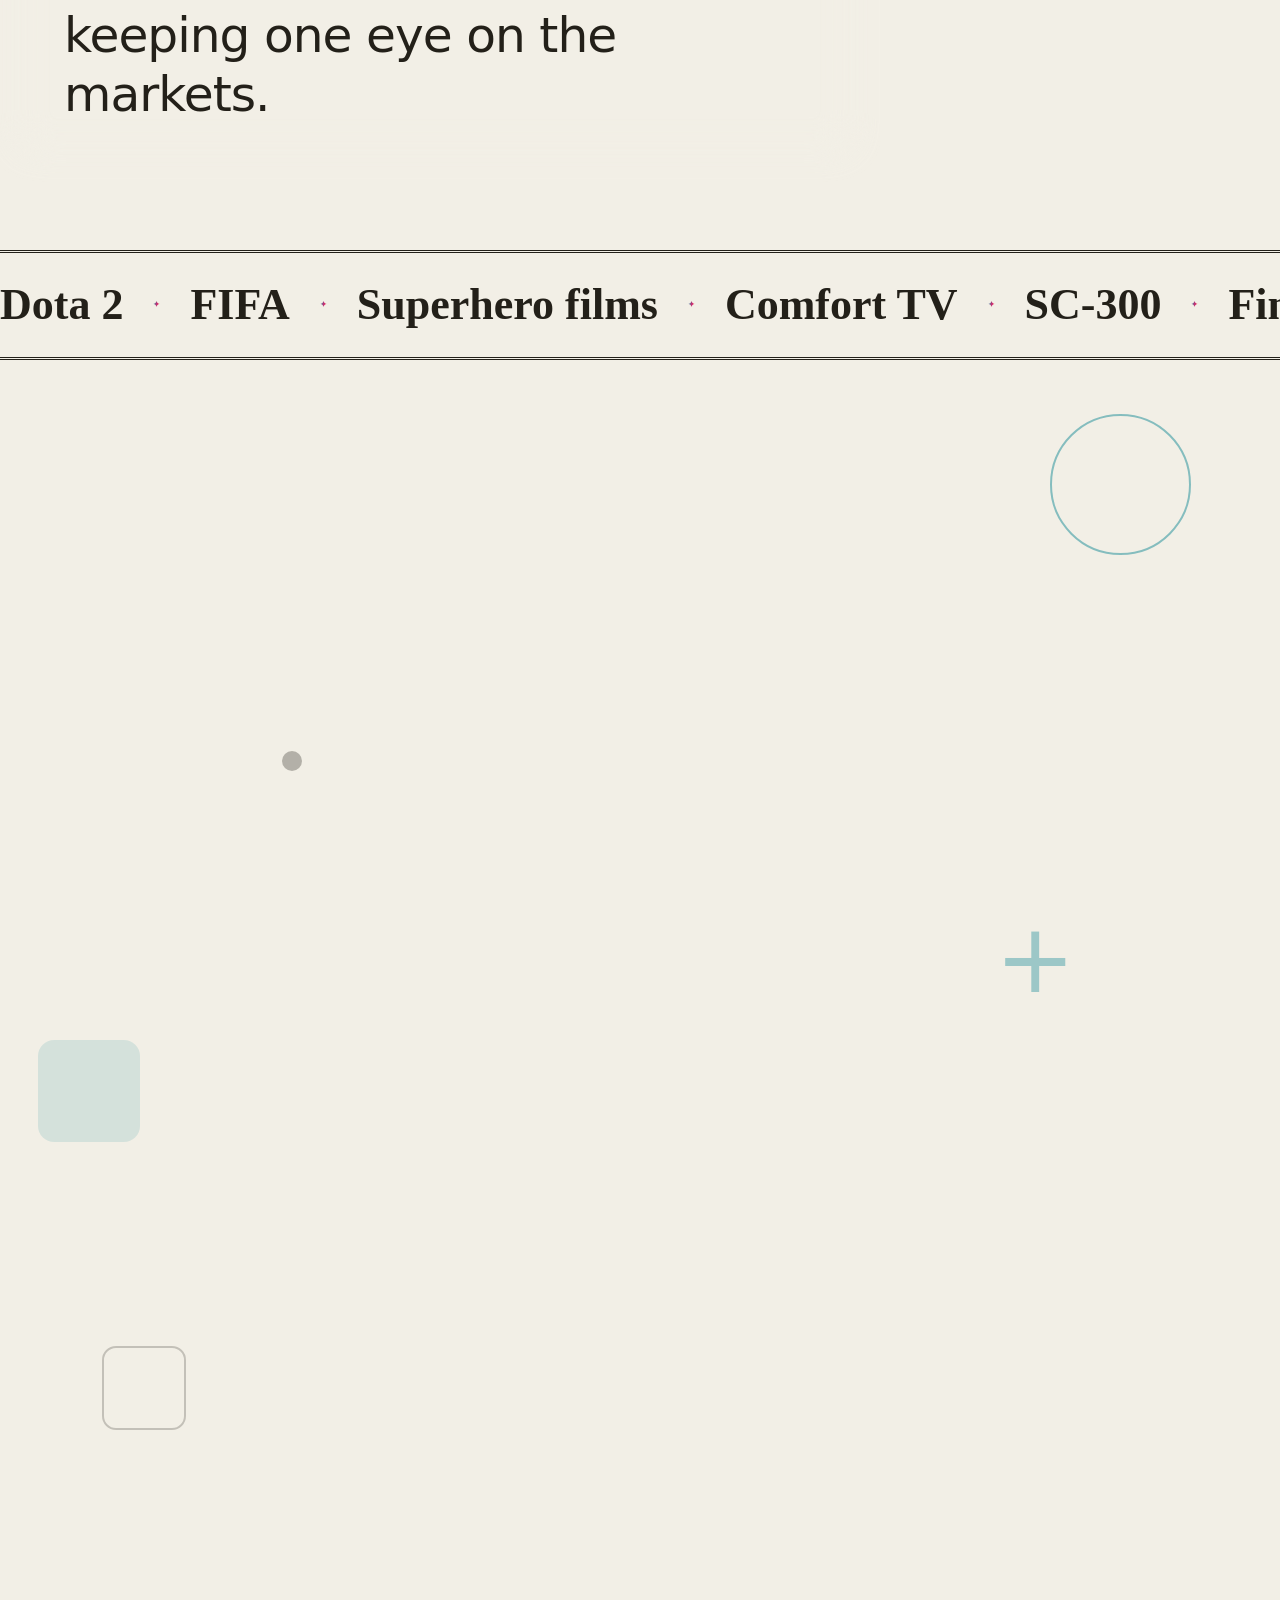
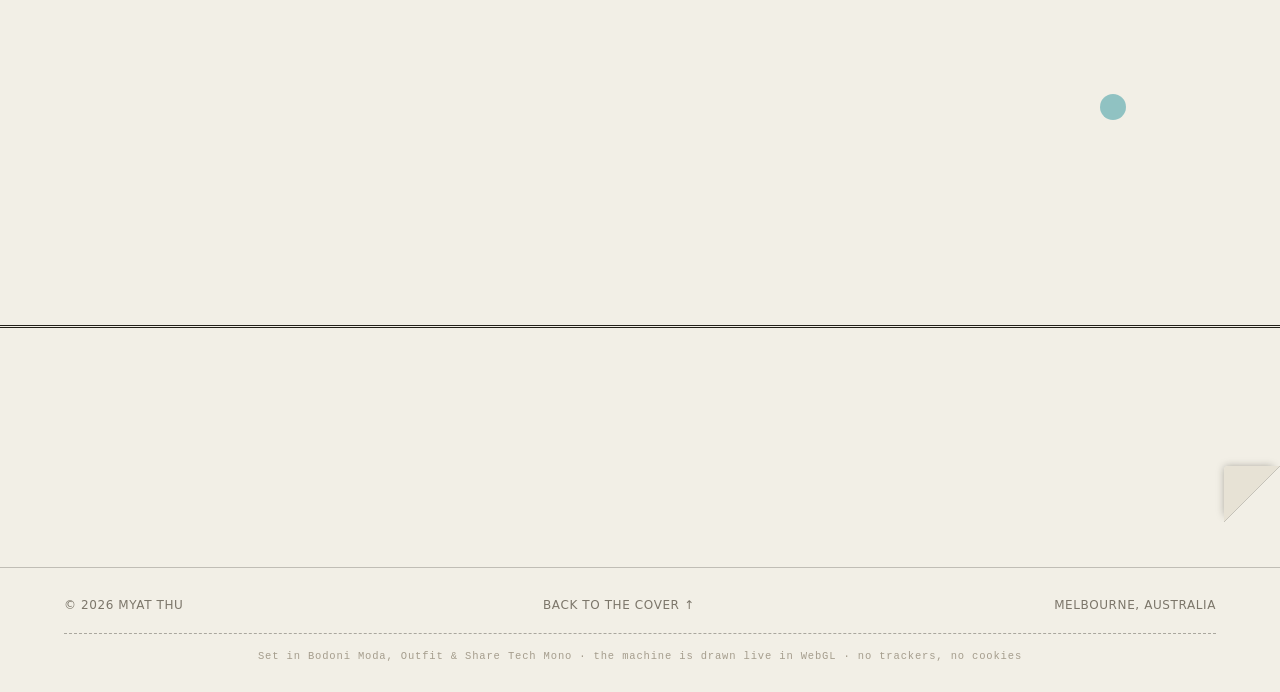
==== commit 9733a8e6: "Drafting guides, the continued-on chain, a rubber stamp and a colophon Four inspirations from tradit" ====
--- a/about.html
+++ b/about.html
@@ -325,22 +325,20 @@
       </div>
     </section>
 
-    <!-- ============================ CONTACT CTA ============================ -->
-    <section class="lab" aria-label="Get in touch">
-      <div class="caps__head">
-        <h2 class="section-title" data-reveal>Margin note</h2>
-        <p class="caps__note" data-reveal>The full forwarding address lives on its own plate.</p>
-      </div>
-      <p class="contact__cv-row" data-reveal>
-        <a class="contact__cv" href="contact.html" data-cursor="connect">Open Connect <span aria-hidden="true">→</span></a>
-      </p>
-    </section>
+
+    <!-- ============================ PAGE TURN ============================ -->
+    <a class="turn" href="work.html" data-cursor="turn the page">
+      <span class="turn__k" data-reveal>Continued on Plate 03</span>
+      <span class="turn__t" data-reveal>The Orbit <em>— Work</em></span>
+      <span class="turn__fold" aria-hidden="true"></span>
+    </a>
   </main>
 
   <footer class="foot">
     <span>© 2026 Myat Thu</span>
     <a href="index.html" data-cursor="cover">Back to the cover ↑</a>
     <span>Melbourne, Australia</span>
+    <span class="foot__colophon">Set in Bodoni Moda, Outfit &amp; Share Tech Mono · the machine is drawn live in WebGL · no trackers, no cookies</span>
   </footer>
 
   <script src="vendor/gsap.min.js" defer></script>
--- a/styles.css
+++ b/styles.css
@@ -1065,3 +1065,158 @@
 .cursor__label { color: var(--bone); }
 
 /* reduced motion: annotations are static anyway; nothing extra to disable */
+
+/* ----- Sketch-plate cards -----
+   Every card on every page is a small figure plate from the same notebook:
+   a numbered head closed by a dashed schematic rule, a display-serif title,
+   a dashed caption rule at the foot, and tape where the geometry allows it.
+   Pure restyle: no markup changes, so the case modal and reveals are
+   untouched. */
+
+/* the head row reads as a figure label strip */
+.case__head, .pcard__head, .cmodal__head {
+  padding-bottom: 10px; border-bottom: 1px dashed rgb(from var(--ink) r g b / 0.45);
+}
+.icard__logo { padding-bottom: 12px; border-bottom: 1px dashed rgb(from var(--ink) r g b / 0.45); height: auto; }
+
+/* titles join the editorial voice */
+.case__title, .cert__title, .pcard__title, .icard__title, .cmodal__title {
+  font-family: var(--font-display); font-weight: 800; letter-spacing: 0; line-height: 1.04;
+}
+.case__title { font-size: clamp(22px, 2.3vw, 30px); }
+.cert__title { font-size: clamp(18px, 2vw, 24px); }
+.pcard__title { font-size: clamp(22px, 2.2vw, 28px); }
+.icard__title { font-size: clamp(21px, 2.2vw, 29px); }
+
+/* the foot line becomes a figure caption: dashed rule, then the mono note */
+.case__open, .cert__open, .pcard__meta {
+  padding-top: 10px; border-top: 1px dashed rgb(from var(--ink) r g b / 0.45);
+}
+.icard__tag {
+  margin-top: auto; align-self: stretch; border: 0; border-radius: 0; padding: 10px 0 0;
+  border-top: 1px dashed rgb(from var(--ink) r g b / 0.45);
+  font-family: var(--mono); letter-spacing: .1em;
+}
+
+/* tape holds the plates to the page — alternating corners so a grid reads as
+   pinned-up sheets, not a print run. pcards are overflow-clipped for their
+   backdrops, so they skip the tape rather than show it sliced. */
+.case::before, .cert::before, .icard::before {
+  content: ""; position: absolute; top: -9px; left: 18%; width: 64px; height: 19px;
+  transform: rotate(-3deg);
+  background: rgb(from var(--accent) r g b / 0.16); border: 1px solid rgb(from var(--accent) r g b / 0.22);
+  pointer-events: none;
+}
+.case:nth-child(2n)::before, .cert:nth-child(2n)::before, .icard:nth-child(2n)::before {
+  left: auto; right: 16%; transform: rotate(2.5deg);
+  background: rgb(from var(--accent-2) r g b / 0.13); border-color: rgb(from var(--accent-2) r g b / 0.2);
+}
+.case, .cert, .icard { position: relative; }
+
+/* margin doodles: the pcard backdrops trade the neon tint for graphite,
+   tipped slightly like a sketch running off the page edge */
+.pcard__bg { color: var(--ink); opacity: 0.1; transform: rotate(-2deg) scale(1.06); }
+.pcard__bg--pitch { opacity: 1; transform: rotate(-2deg) scale(1.06); }
+
+/* toolbox specimens: name over a dashed label rule */
+.tool__cat { border-top: 1px dashed rgb(from var(--ink) r g b / 0.4); padding-top: 7px; margin-top: 2px; }
+
+/* the modal is the plate held up to the light — a stronger head rule */
+.cmodal__head { border-bottom-color: rgb(from var(--ink) r g b / 0.6); }
+
+/* ===========================================================================
+   DRAFTING & PRINT EPHEMERA
+   Traditions reviewed and borrowed: exposed construction grids from the
+   drafting table (the guides a draughtsman rules before lettering), and
+   three pieces of print furniture — the "continued on page" turn, the
+   colophon, and the rubber stamp.
+   =========================================================================== */
+
+/* ----- Construction lines -----
+   Non-photo blue baselines and a margin line behind display headings, the
+   guides that would never survive to print. Behind the glyphs (isolate +
+   z-index), in front of the canvas. */
+.plate__title, .hero__title--about {
+  position: relative; isolation: isolate;
+}
+.plate__title::before, .hero__title--about::before {
+  content: ""; position: absolute; inset: -0.06em -18px -0.02em; z-index: -1;
+  background:
+    /* baseline rows, one per line of display type */
+    repeating-linear-gradient(0deg,
+      transparent 0 calc(0.92em - 1px), rgba(96, 140, 200, 0.22) calc(0.92em - 1px) 0.92em),
+    /* the left margin line, ticked in red like a ledger */
+    linear-gradient(90deg, rgba(214, 31, 105, 0.28) 0 1px, transparent 1px);
+  pointer-events: none;
+}
+/* measurement ticks on the plate rule, like a scale bar */
+.plate__rule { position: relative; }
+.plate__rule::after {
+  content: ""; position: absolute; left: 0; right: 0; top: -5px; height: 5px;
+  background: repeating-linear-gradient(90deg,
+    rgb(from var(--ink) r g b / 0.5) 0 1px, transparent 1px clamp(28px, 4vw, 64px));
+  pointer-events: none;
+}
+
+/* ----- The page turn: "continued on Plate N" with a dog-eared corner ----- */
+.turn {
+  display: block; position: relative; overflow: hidden;
+  max-width: var(--maxw); margin: clamp(40px, 8vh, 110px) auto clamp(30px, 5vh, 60px);
+  padding: clamp(26px, 4.5vh, 48px) var(--pad) clamp(30px, 5vh, 56px);
+  border-top: 3px double var(--ink);
+  isolation: isolate;
+}
+.turn__k {
+  display: block; font-family: var(--mono); font-size: 11.5px; letter-spacing: .14em;
+  text-transform: uppercase; color: var(--accent);
+}
+.turn__t {
+  display: block; margin-top: 12px;
+  font-family: var(--font-display); font-weight: 800; letter-spacing: 0; line-height: 0.95;
+  font-size: clamp(34px, 6.5vw, 92px); color: var(--ink);
+  transition: color .35s var(--ease), transform .5s var(--ease);
+}
+.turn__t em { font-style: normal; font-size: 0.38em; color: var(--muted); letter-spacing: .01em; }
+/* the dog-ear: the lifted corner (paper triangle) over its shadow */
+.turn__fold { position: absolute; right: 0; bottom: 0; width: 56px; height: 56px; transition: width .45s var(--ease), height .45s var(--ease); }
+.turn__fold::before {
+  content: ""; position: absolute; inset: 0;
+  background: linear-gradient(315deg, transparent 49.5%, rgba(35, 32, 25, 0.22) 50%, var(--bone-2) 50.5%, var(--bone-2) 100%);
+  border-top-left-radius: 4px;
+  box-shadow: -3px -3px 8px -4px rgba(35, 32, 25, 0.4);
+}
+@media (hover: hover) {
+  .turn:hover .turn__t { color: var(--accent); transform: translateX(14px); }
+  .turn:hover .turn__fold { width: 84px; height: 84px; }
+}
+
+/* ----- Rubber stamp (contact) ----- */
+.stamp {
+  position: absolute; right: clamp(16px, 9vw, 150px); bottom: clamp(60px, 14vh, 150px);
+  transform: rotate(-8deg);
+  font-family: var(--mono); font-size: clamp(13px, 1.3vw, 17px); line-height: 1.35;
+  letter-spacing: .18em; text-transform: uppercase; text-align: center;
+  color: var(--accent-2);
+  border: 2.5px solid var(--accent-2); border-radius: 10px;
+  padding: 14px 18px; opacity: 0.66; mix-blend-mode: multiply; pointer-events: none;
+  /* worn ink: an uneven mask so the impression prints patchy, never crisp */
+  -webkit-mask-image: radial-gradient(120% 90% at 32% 28%, #000 55%, rgba(0,0,0,0.45) 78%, rgba(0,0,0,0.85) 100%);
+  mask-image: radial-gradient(120% 90% at 32% 28%, #000 55%, rgba(0,0,0,0.45) 78%, rgba(0,0,0,0.85) 100%);
+}
+.stamp::after {
+  content: ""; position: absolute; inset: 4px; border: 1px solid var(--accent-2); border-radius: 7px;
+}
+@media (max-width: 760px) { .stamp { position: static; display: inline-block; margin-top: 34px; } }
+
+/* ----- Colophon ----- */
+.foot { position: relative; }
+.foot__colophon {
+  flex-basis: 100%; text-align: center; order: 9;
+  padding-top: 14px; margin-top: 6px; border-top: 1px dashed rgb(from var(--ink) r g b / 0.35);
+  font-family: var(--mono); font-size: 10.5px; letter-spacing: .08em; color: var(--faint);
+  text-transform: none;
+}
+
+@media (prefers-reduced-motion: reduce) {
+  .turn:hover .turn__t { transform: none; }
+}
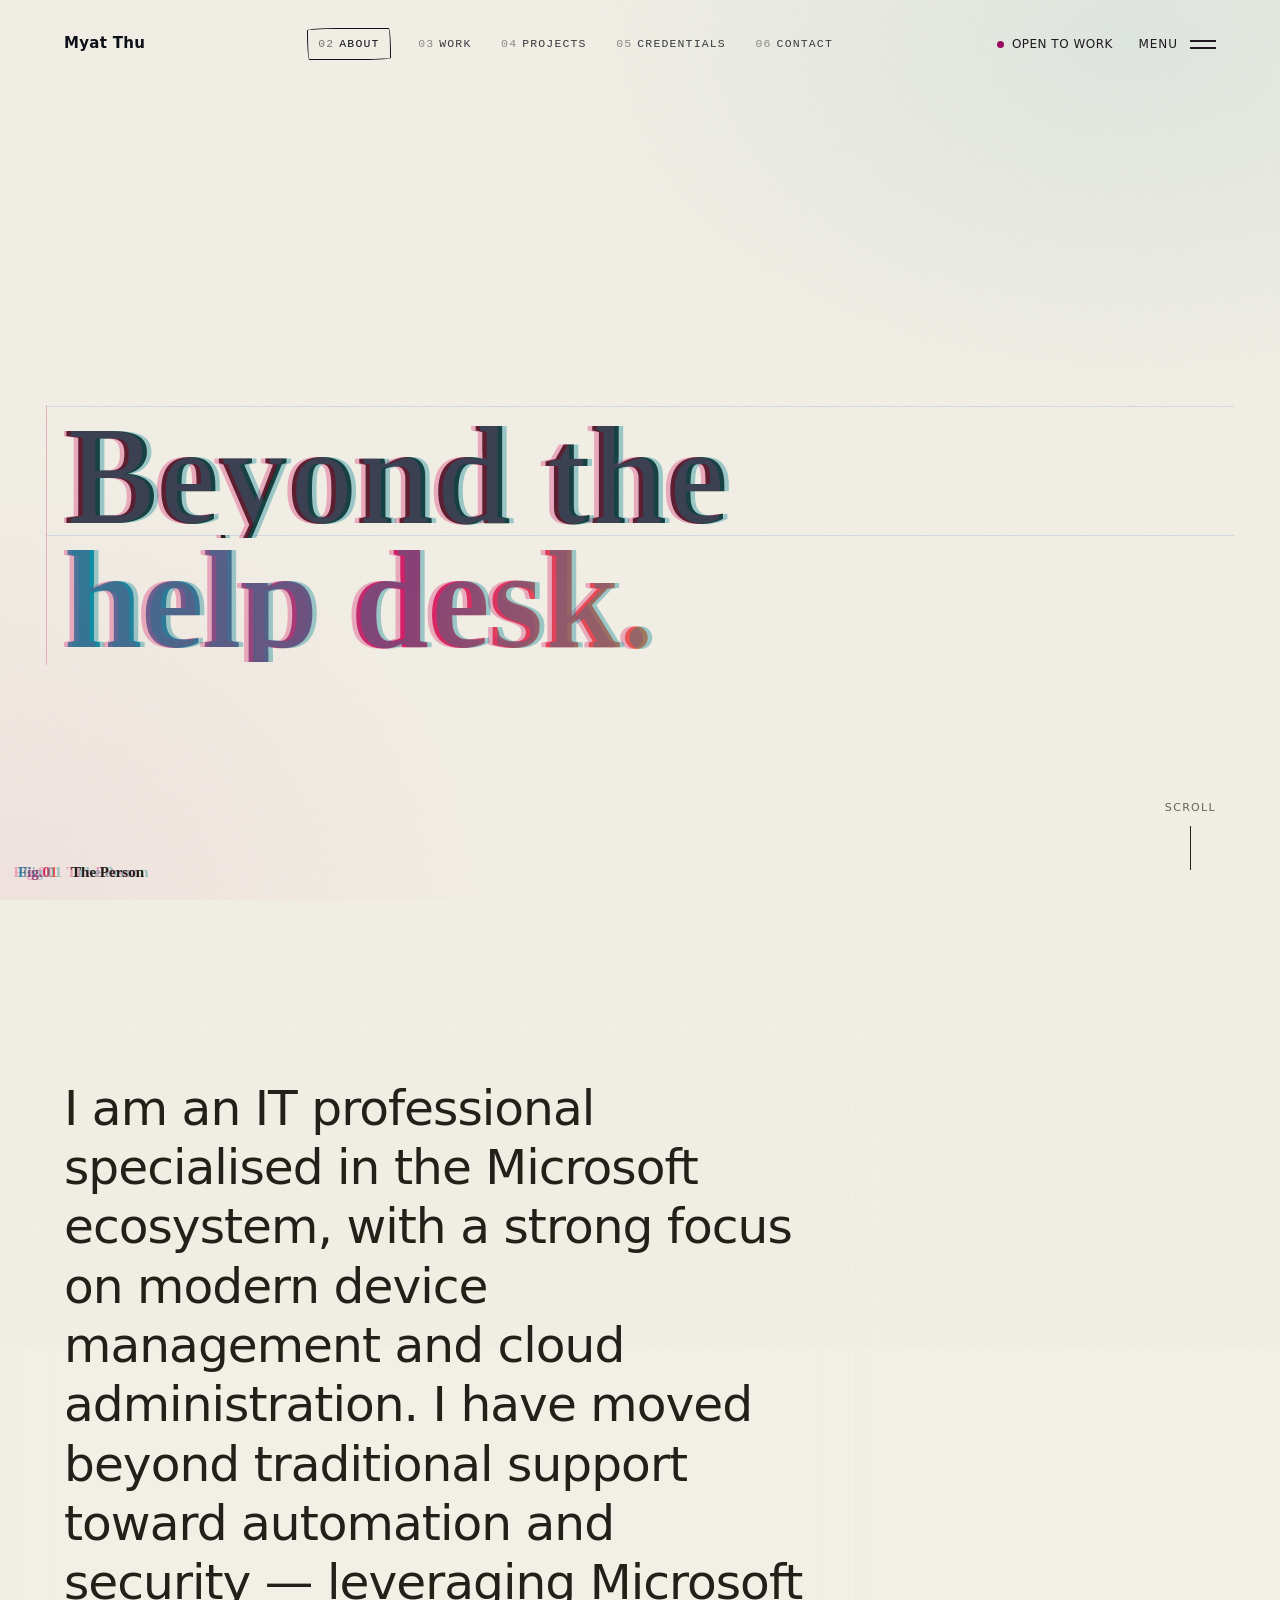
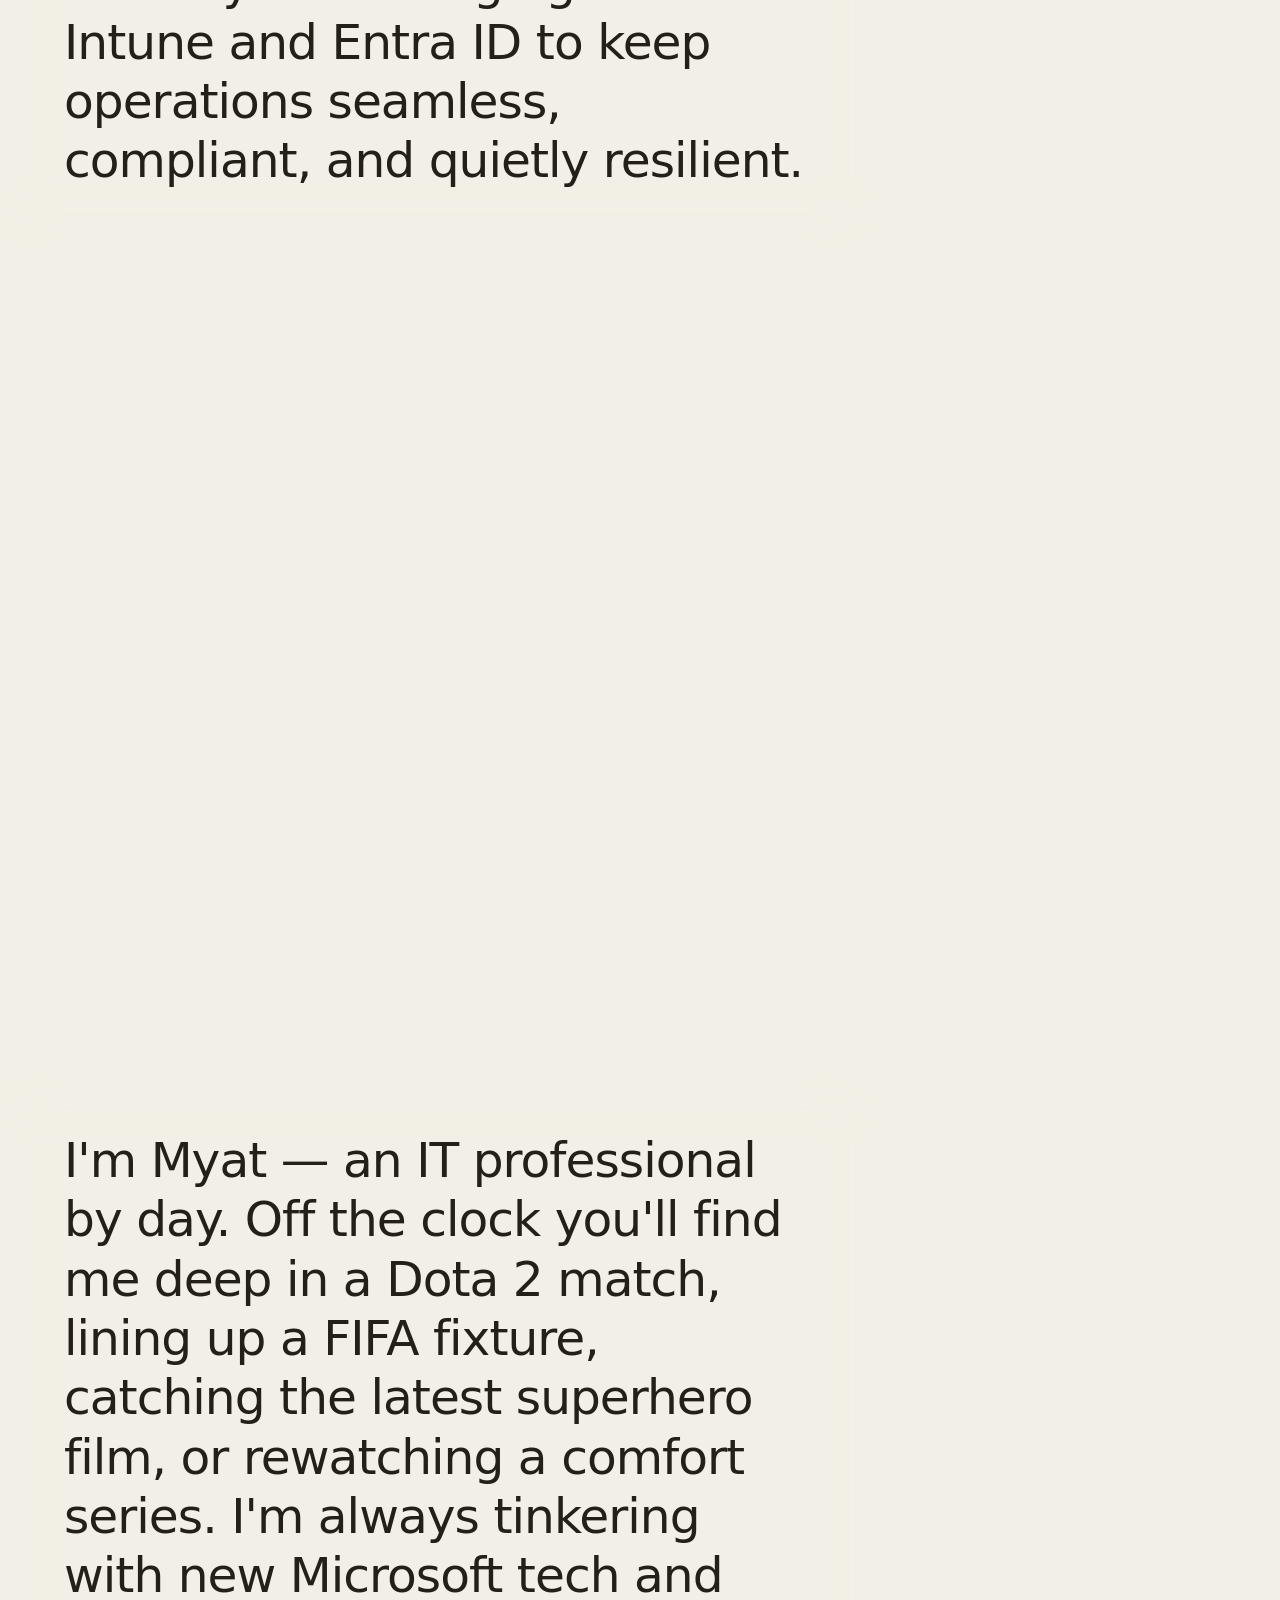
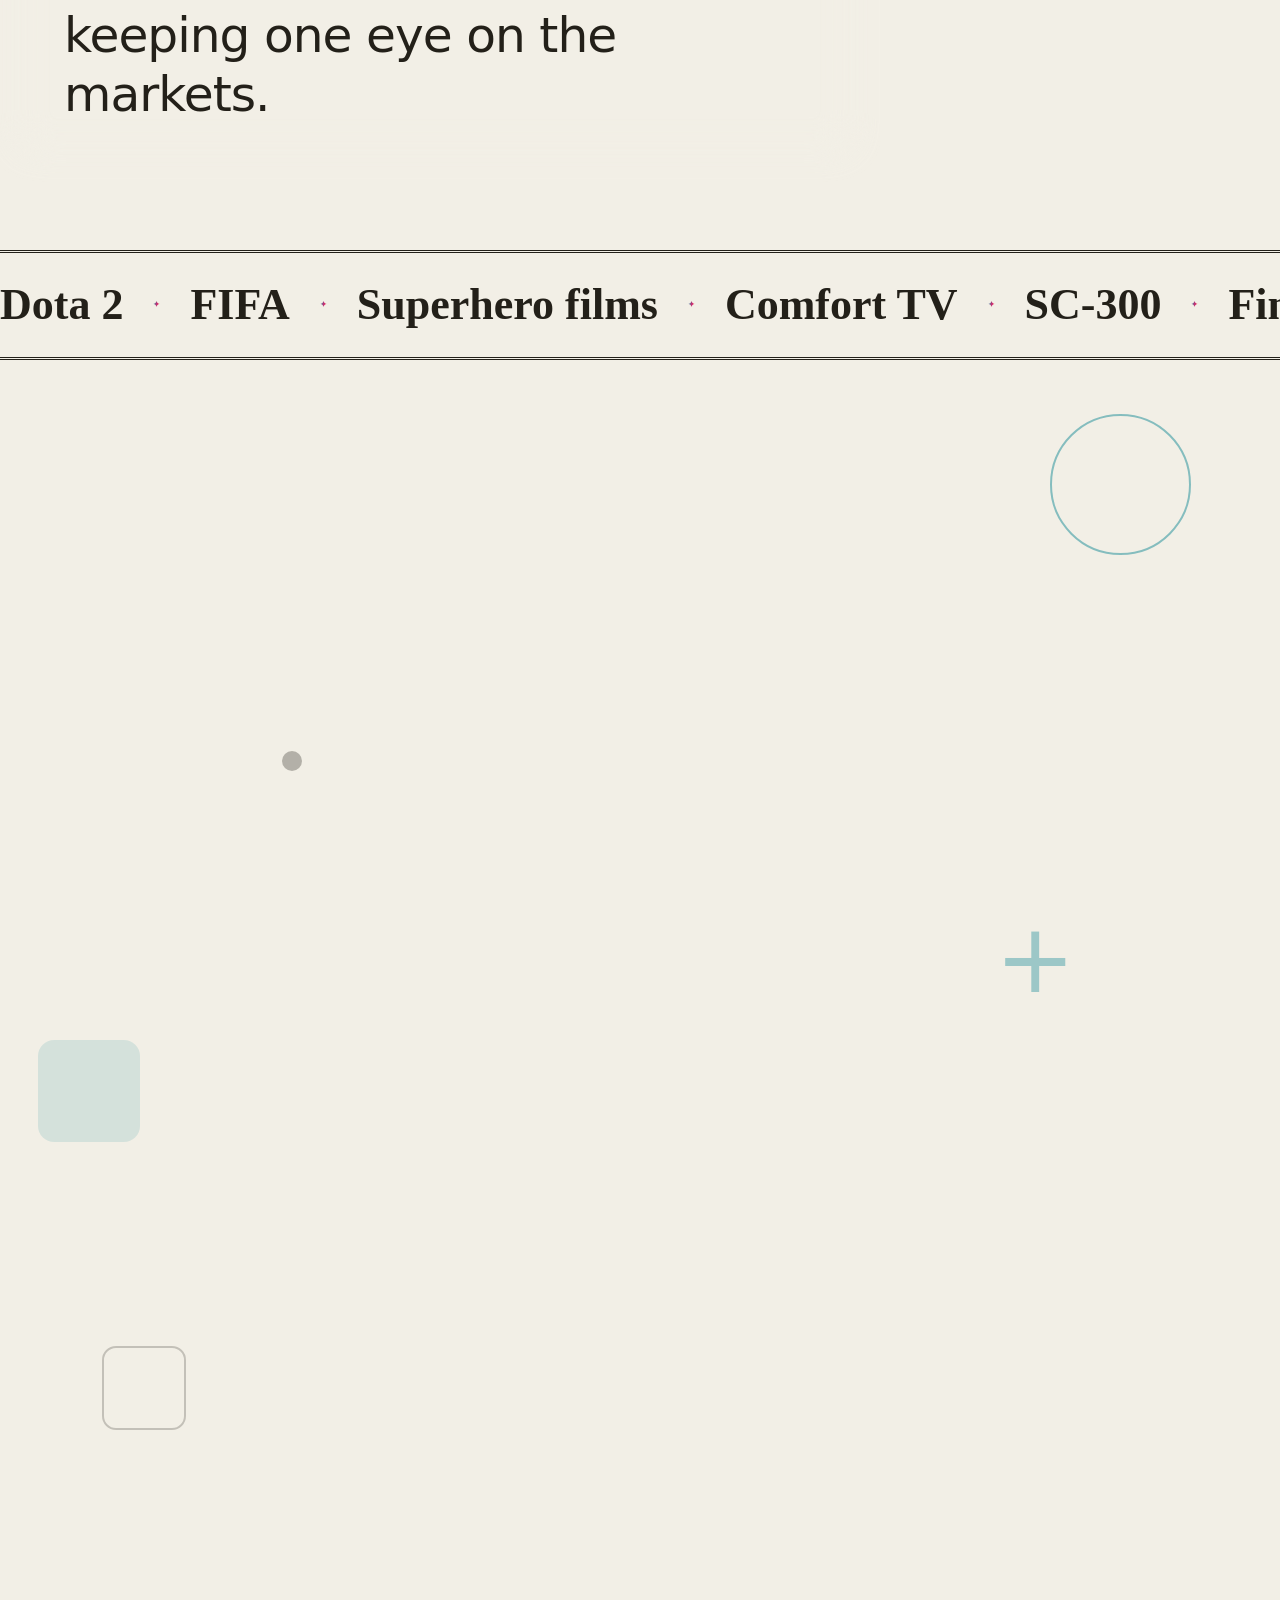
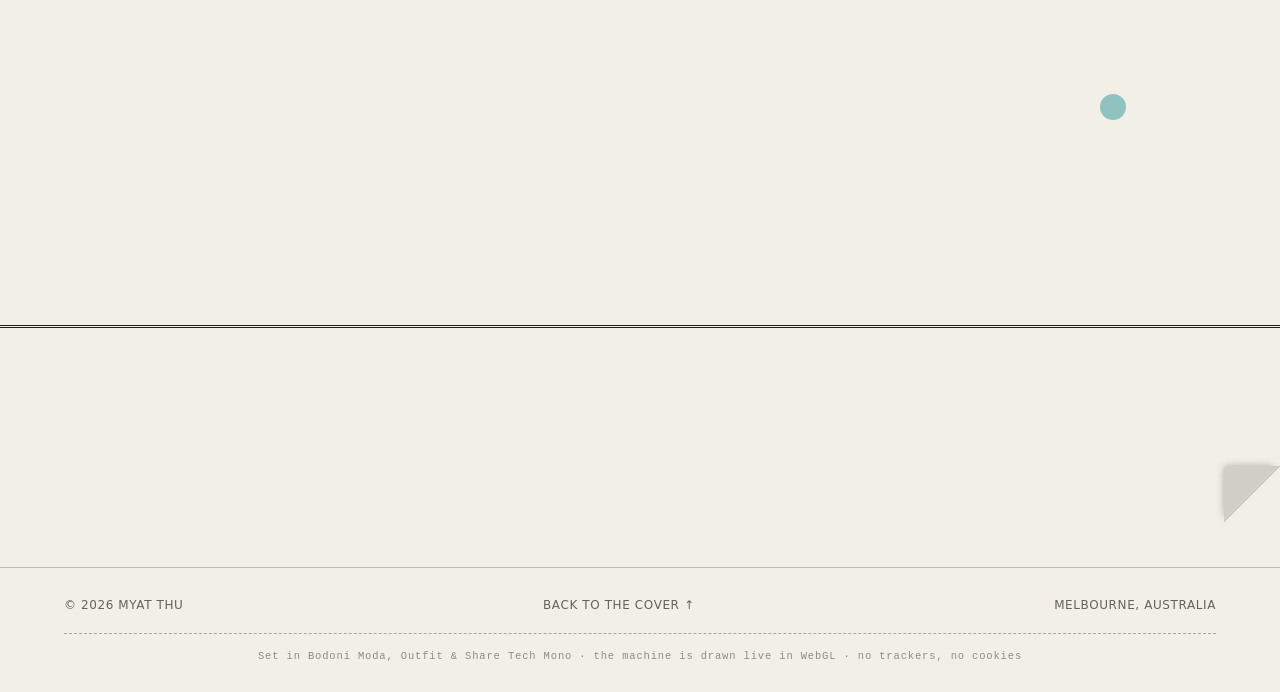
==== commit 3571967f: "The colour press: Storey-style scroll-driven palettes, z-axis parallax, vibrant hover, hidden scroll" ====
--- a/about.html
+++ b/about.html
@@ -90,8 +90,8 @@
 
   <main id="main">
     <!-- ============================ HERO ============================ -->
-    <section class="hero hero--about" id="top">
-      <div class="hero__bg" data-parallax="0.22" aria-hidden="true"></div>
+    <section class="hero hero--about" id="top" data-palette="paper">
+      <div class="hero__bg" data-parallax="0.22" data-parallax-z="-90" aria-hidden="true"></div>
 
       <p class="hero__eyebrow" data-reveal>
         <span>Field notes — the person</span><span>Plate 02 — Melbourne, AU</span>
@@ -108,7 +108,7 @@
     </section>
 
     <!-- ============================ PROFESSIONAL BIO ============================ -->
-    <section class="intro" id="bio" data-chapter="The Person">
+    <section class="intro" id="bio" data-chapter="The Person" data-palette="cobalt">
       <p class="chap" data-reveal><em>Fig.01</em> The professional</p>
       <p class="intro__lead" data-words>
         I am an IT professional specialised in the Microsoft ecosystem, with a
@@ -120,7 +120,7 @@
     </section>
 
     <!-- ============================ THE BRIEF ============================ -->
-    <section class="approach" id="brief" aria-label="The brief, for hiring managers">
+    <section class="approach" id="brief" data-palette="acid" aria-label="The brief, for hiring managers">
       <div class="caps__head">
         <h2 class="section-title" data-reveal>The brief</h2>
         <p class="caps__note" data-reveal>What a hiring manager should know in thirty seconds.</p>
@@ -183,7 +183,7 @@
     </div>
 
     <!-- ============================ OFF THE CLOCK ============================ -->
-    <section class="play" id="play">
+    <section class="play" id="play" data-palette="coral">
       <!-- floating parallax blocks -->
       <span class="blok blok--ring" data-parallax="0.5" data-parallax-x="0.18" data-parallax-rot="40" aria-hidden="true"></span>
       <span class="blok blok--sq" data-parallax="-0.4" data-parallax-x="-0.2" data-parallax-rot="-30" aria-hidden="true"></span>
@@ -288,7 +288,7 @@
     </section>
 
     <!-- ============================ ALWAYS LEVELING UP ============================ -->
-    <section class="grow" id="grow">
+    <section class="grow" id="grow" data-palette="plum">
       <span class="blok blok--sq2" data-parallax="0.45" data-parallax-x="-0.22" data-parallax-rot="-45" aria-hidden="true"></span>
       <span class="blok blok--dot2" data-parallax="-0.5" data-parallax-x="0.2" aria-hidden="true"></span>
 
@@ -327,7 +327,7 @@
 
 
     <!-- ============================ PAGE TURN ============================ -->
-    <a class="turn" href="work.html" data-cursor="turn the page">
+    <a class="turn" href="work.html" data-palette="forest" data-cursor="turn the page">
       <span class="turn__k" data-reveal>Continued on Plate 03</span>
       <span class="turn__t" data-reveal>The Orbit <em>— Work</em></span>
       <span class="turn__fold" aria-hidden="true"></span>
--- a/styles.css
+++ b/styles.css
@@ -1220,3 +1220,177 @@
 @media (prefers-reduced-motion: reduce) {
   .turn:hover .turn__t { transform: none; }
 }
+
+/* ===========================================================================
+   EXPLODED VIEW — the gunpla plate
+   fig.00a pulls the cover machine apart on its assembly axis; the shader
+   trades cross-hatch for cel bands, and these chips are the parts list:
+   runner-coded like a gunpla manual, laid out like a FUT player card, on the
+   dark tooltip panel the Dota inventory taught everyone to read.
+   =========================================================================== */
+
+/* runner colours — must agree with partCol() in mercury.js */
+:root {
+  --runner-a: #1aa8bc;
+  --runner-b: #dc4d85;
+  --runner-c: #eda04a;
+  --runner-core: #e6e2d6;
+}
+
+/* the toggle: a schematic callout that happens to be pressable */
+.anno-btn {
+  position: absolute; top: 34%; right: 3%; z-index: 4;
+  font-family: var(--mono); font-size: 10.5px; letter-spacing: .1em; text-transform: uppercase;
+  color: var(--accent); background: none; cursor: pointer;
+  border: 1.5px solid var(--accent); border-radius: var(--sketch-r-sm);
+  padding: 7px 12px;
+  opacity: 0; pointer-events: none; transition: opacity .4s var(--ease), background .3s var(--ease), color .3s var(--ease);
+}
+html.has-scene .anno-btn { opacity: 1; pointer-events: auto; }
+.anno-btn:hover, html.is-exploded .anno-btn { background: var(--accent); color: var(--bone); }
+@media (max-width: 900px) {
+  .anno-btn { position: static; display: inline-block; margin-top: 16px; }
+}
+
+/* the parts list: revealed by the explosion, stacked down the right edge */
+.parts {
+  position: absolute; right: var(--pad); top: 52%; z-index: 4;
+  width: min(300px, 23vw); list-style: none; margin: 0; padding: 0;
+  display: flex; flex-direction: column; gap: 9px;
+  pointer-events: none;
+}
+.part {
+  display: grid; grid-template-columns: 30px 1fr auto; grid-template-rows: auto auto;
+  gap: 1px 10px; align-items: center;
+  background:
+    repeating-linear-gradient(0deg, transparent 0 3px, rgba(242, 239, 230, 0.03) 3px 4px),
+    var(--noir);
+  color: var(--noir-fg);
+  border: 1.5px solid var(--ink); border-left: 4px solid var(--part, var(--faint));
+  border-radius: var(--sketch-r-sm);
+  padding: 9px 12px 9px 10px;
+  opacity: 0; transform: translateX(26px);
+  transition: opacity .45s var(--ease), transform .55s var(--ease);
+}
+.part--a1 { --part: var(--runner-a); }
+.part--a2 { --part: var(--runner-b); }
+.part--a3 { --part: var(--runner-c); }
+.part--b1 { --part: var(--runner-core); }
+.part--c1 { --part: var(--noir-fg); }
+.part__runner {
+  grid-row: 1 / 3; align-self: center; justify-self: center;
+  font-family: var(--mono); font-size: 11px; font-weight: 700;
+  color: var(--noir); background: var(--part, var(--faint));
+  padding: 4px 5px; border-radius: 4px;
+}
+/* the FUT slot: the credential is the rating */
+.part__cred { font-family: var(--font-display); font-weight: 800; font-size: 17px; letter-spacing: .01em; line-height: 1; }
+.part__cred i { font-style: normal; color: var(--part); }
+.part__code { font-family: var(--mono); font-size: 9.5px; letter-spacing: .12em; text-transform: uppercase; color: var(--part, var(--faint)); justify-self: end; }
+.part__name { grid-column: 2 / 4; font-size: 11px; color: rgb(from var(--noir-fg) r g b / 0.62); line-height: 1.35; }
+.parts__note {
+  font-family: var(--mono); font-size: 10px; letter-spacing: .08em; color: var(--muted);
+  text-align: right; opacity: 0; transition: opacity .4s var(--ease) .5s;
+}
+/* leader dashes from chip toward the drawing */
+.part::before {
+  content: ""; position: absolute; top: 50%; right: 100%; margin-right: 6px;
+  width: 34px; border-top: 1px dashed var(--part, var(--faint)); opacity: 0;
+  transition: opacity .4s var(--ease);
+}
+.part { position: relative; }
+
+/* staggered assembly-manual reveal */
+html.is-exploded .part { opacity: 1; transform: translateX(0); }
+html.is-exploded .part::before { opacity: .7; }
+html.is-exploded .parts__note { opacity: 1; }
+html.is-exploded .part:nth-child(1) { transition-delay: .05s; }
+html.is-exploded .part:nth-child(2) { transition-delay: .13s; }
+html.is-exploded .part:nth-child(3) { transition-delay: .21s; }
+html.is-exploded .part:nth-child(4) { transition-delay: .29s; }
+html.is-exploded .part:nth-child(5) { transition-delay: .37s; }
+
+/* the chips need room and the machine beside them: desktop only */
+@media (max-width: 1100px) { .parts { display: none; } }
+@media (prefers-reduced-motion: reduce) { .part { transition: none; } }
+
+/* ===========================================================================
+   THE COLOUR PRESS — scroll-driven vibrant palettes
+   Storey-style: each section declares a paper stock, and the whole page
+   re-inks itself as you scroll into it. The four base tokens are REGISTERED
+   custom properties, so changing them animates: the browser interpolates the
+   colours and every consumer (scrims, rules, divergence shadows, hover
+   fills) rides along. Derived tokens are re-declared relative to the base
+   four, so a palette is only ever four colours.
+   =========================================================================== */
+@property --bone { syntax: "<color>"; inherits: true; initial-value: #f2efe6; }
+@property --ink { syntax: "<color>"; inherits: true; initial-value: #232019; }
+@property --accent { syntax: "<color>"; inherits: true; initial-value: #00808f; }
+@property --accent-2 { syntax: "<color>"; inherits: true; initial-value: #d61f69; }
+
+:root {
+  transition: --bone .7s var(--ease), --ink .7s var(--ease),
+              --accent .7s var(--ease), --accent-2 .7s var(--ease);
+}
+/* Derived stocks follow the palette — but only where the engine can compute
+   them. A custom property is not validated at declaration time, so without
+   this guard an old engine would carry garbage to every use site instead of
+   falling back to the literals in the token block. */
+@supports (color: color-mix(in oklab, red 50%, blue)) {
+  :root {
+    --bone-2: color-mix(in oklab, var(--bone) 86%, var(--ink));
+    --muted: color-mix(in oklab, var(--ink) 64%, var(--bone));
+    --faint: color-mix(in oklab, var(--ink) 44%, var(--bone));
+    --line: rgb(from var(--ink) r g b / 0.24);
+    --card: color-mix(in oklab, var(--bone) 89%, white);
+  }
+}
+
+/* the six paper stocks */
+:root[data-palette="cobalt"] { --bone: #2438c9; --ink: #f2efe6; --accent: #9fe8f0; --accent-2: #ffd84a; }
+:root[data-palette="coral"]  { --bone: #e4502e; --ink: #200b04; --accent: #3d1409; --accent-2: #ffe9c9; }
+:root[data-palette="acid"]   { --bone: #dde24e; --ink: #20240c; --accent: #164a3f; --accent-2: #b0186f; }
+:root[data-palette="forest"] { --bone: #175c43; --ink: #efeadb; --accent: #ffd84a; --accent-2: #ff9ad5; }
+:root[data-palette="plum"]   { --bone: #46265f; --ink: #f0e9dc; --accent: #ffb02e; --accent-2: #6fe3d0; }
+/* paper is the initial-value state; the attribute resets to it explicitly */
+:root[data-palette="paper"]  { --bone: #f2efe6; --ink: #232019; --accent: #00808f; --accent-2: #d61f69; }
+
+/* grain multiplies to nothing on dark stocks — flip it to screen there */
+:root[data-palette="cobalt"], :root[data-palette="forest"], :root[data-palette="plum"] {
+  --grain-blend: screen; --grain-op: 0.07;
+}
+
+/* ----- Vibrant hover: the colour answers the pointer ----- */
+.case, .cert, .icard, .pcard, .tool__card {
+  transition: background-color .4s var(--ease), border-color .4s var(--ease),
+              box-shadow .4s var(--ease), transform .4s var(--ease);
+}
+@media (hover: hover) {
+  .case:hover, .cert:hover, .icard:hover, .pcard:hover {
+    background: color-mix(in oklab, var(--card) 72%, var(--accent));
+  }
+  /* contents rows invert to a full accent bar */
+  .toc__row { transition: background-color .35s var(--ease), padding-left .45s var(--ease); }
+  .toc__row:hover { background: var(--accent); }
+  .toc__row:hover .toc__t, .toc__row:hover .toc__no, .toc__row:hover .toc__d { color: var(--bone); }
+  /* capability rows fill with accent wash rather than hatch alone */
+  .cap:hover::before { background: color-mix(in oklab, var(--accent) 18%, transparent); }
+  /* the page turn floods */
+  .turn { transition: background-color .45s var(--ease); }
+  .turn:hover { background: color-mix(in oklab, var(--bone) 80%, var(--accent)); }
+}
+
+/* dark-stock exception: the feature icard is noir-on-noir when the page goes
+   dark; give it a visible edge instead of vanishing */
+:root[data-palette="cobalt"] .icard--feature,
+:root[data-palette="forest"] .icard--feature,
+:root[data-palette="plum"] .icard--feature { border-color: var(--line); }
+
+/* ----- Hidden scrollbars, every axis, including the modal ----- */
+.cmodal__card { scrollbar-width: none; }
+.cmodal__card::-webkit-scrollbar { display: none; }
+
+@media (prefers-reduced-motion: reduce) {
+  /* colour fades are not motion, but keep them brisk for RM users */
+  :root { transition-duration: .25s; }
+}
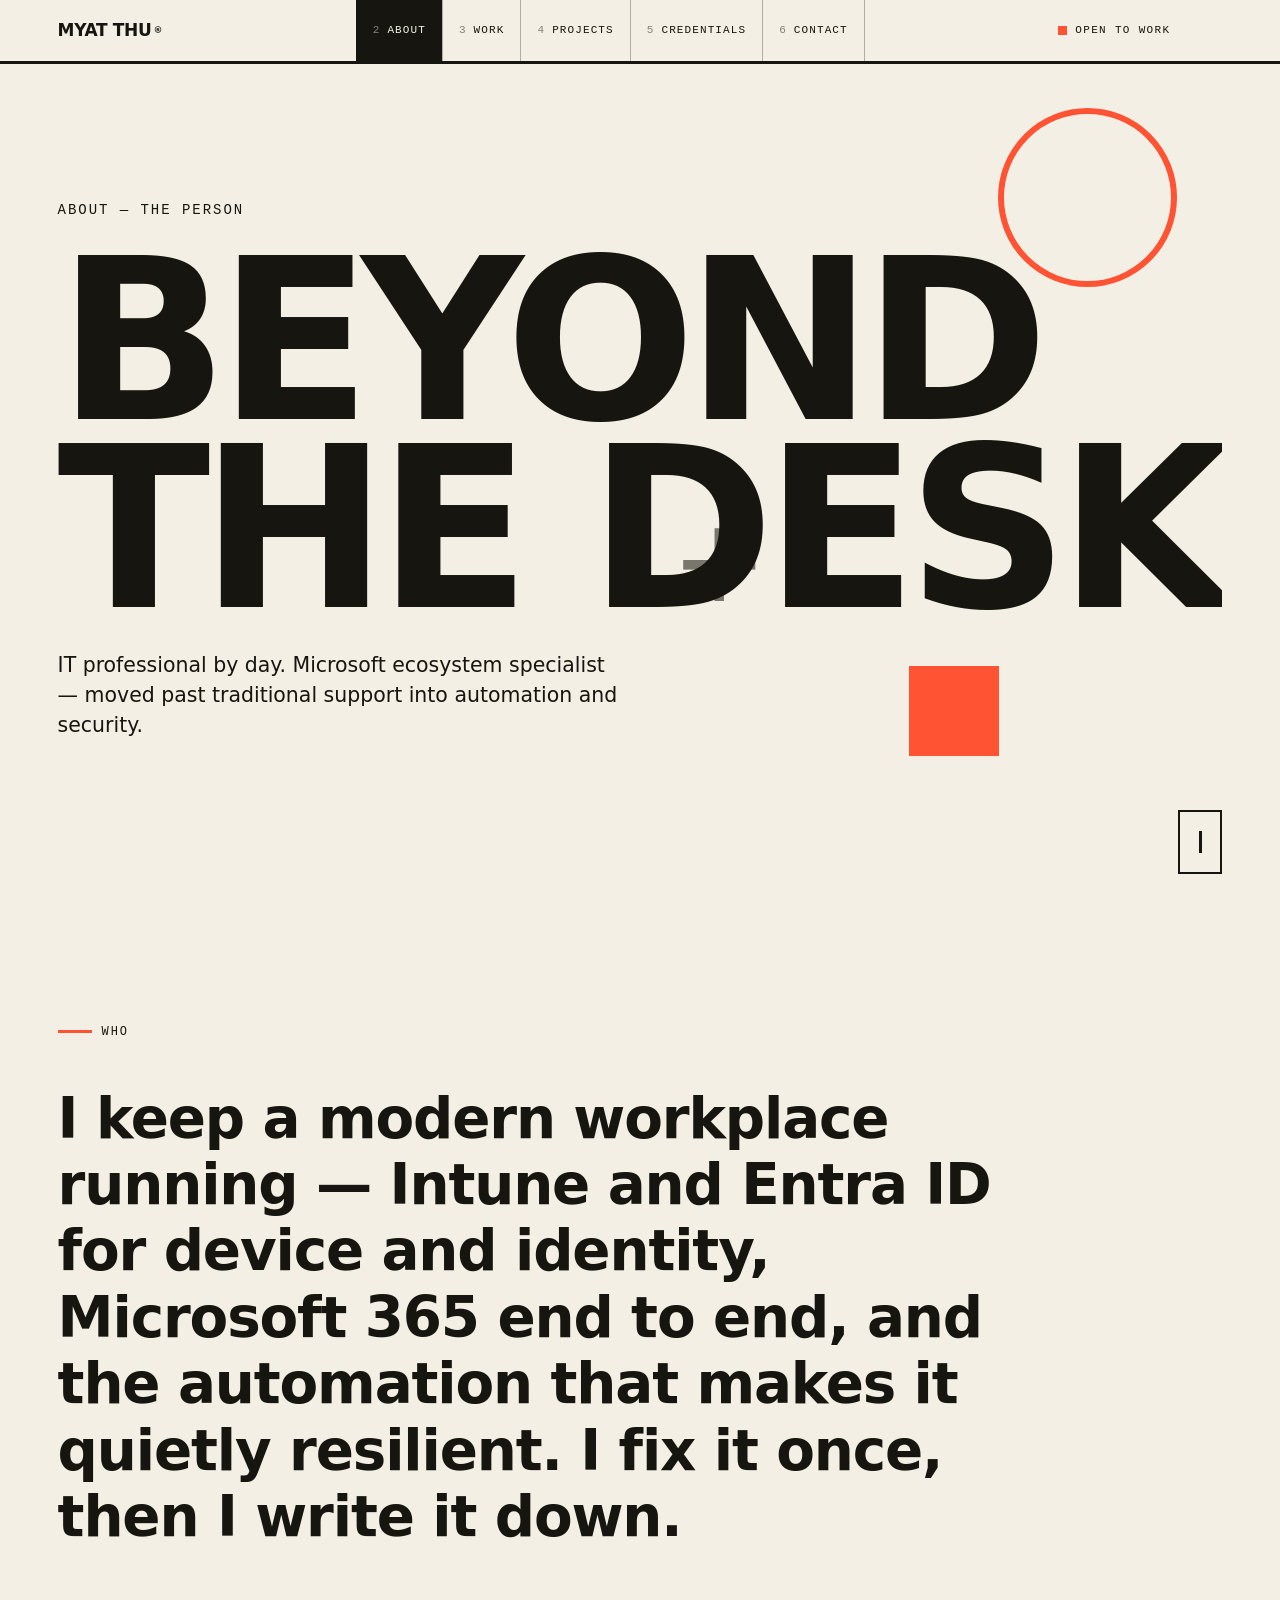
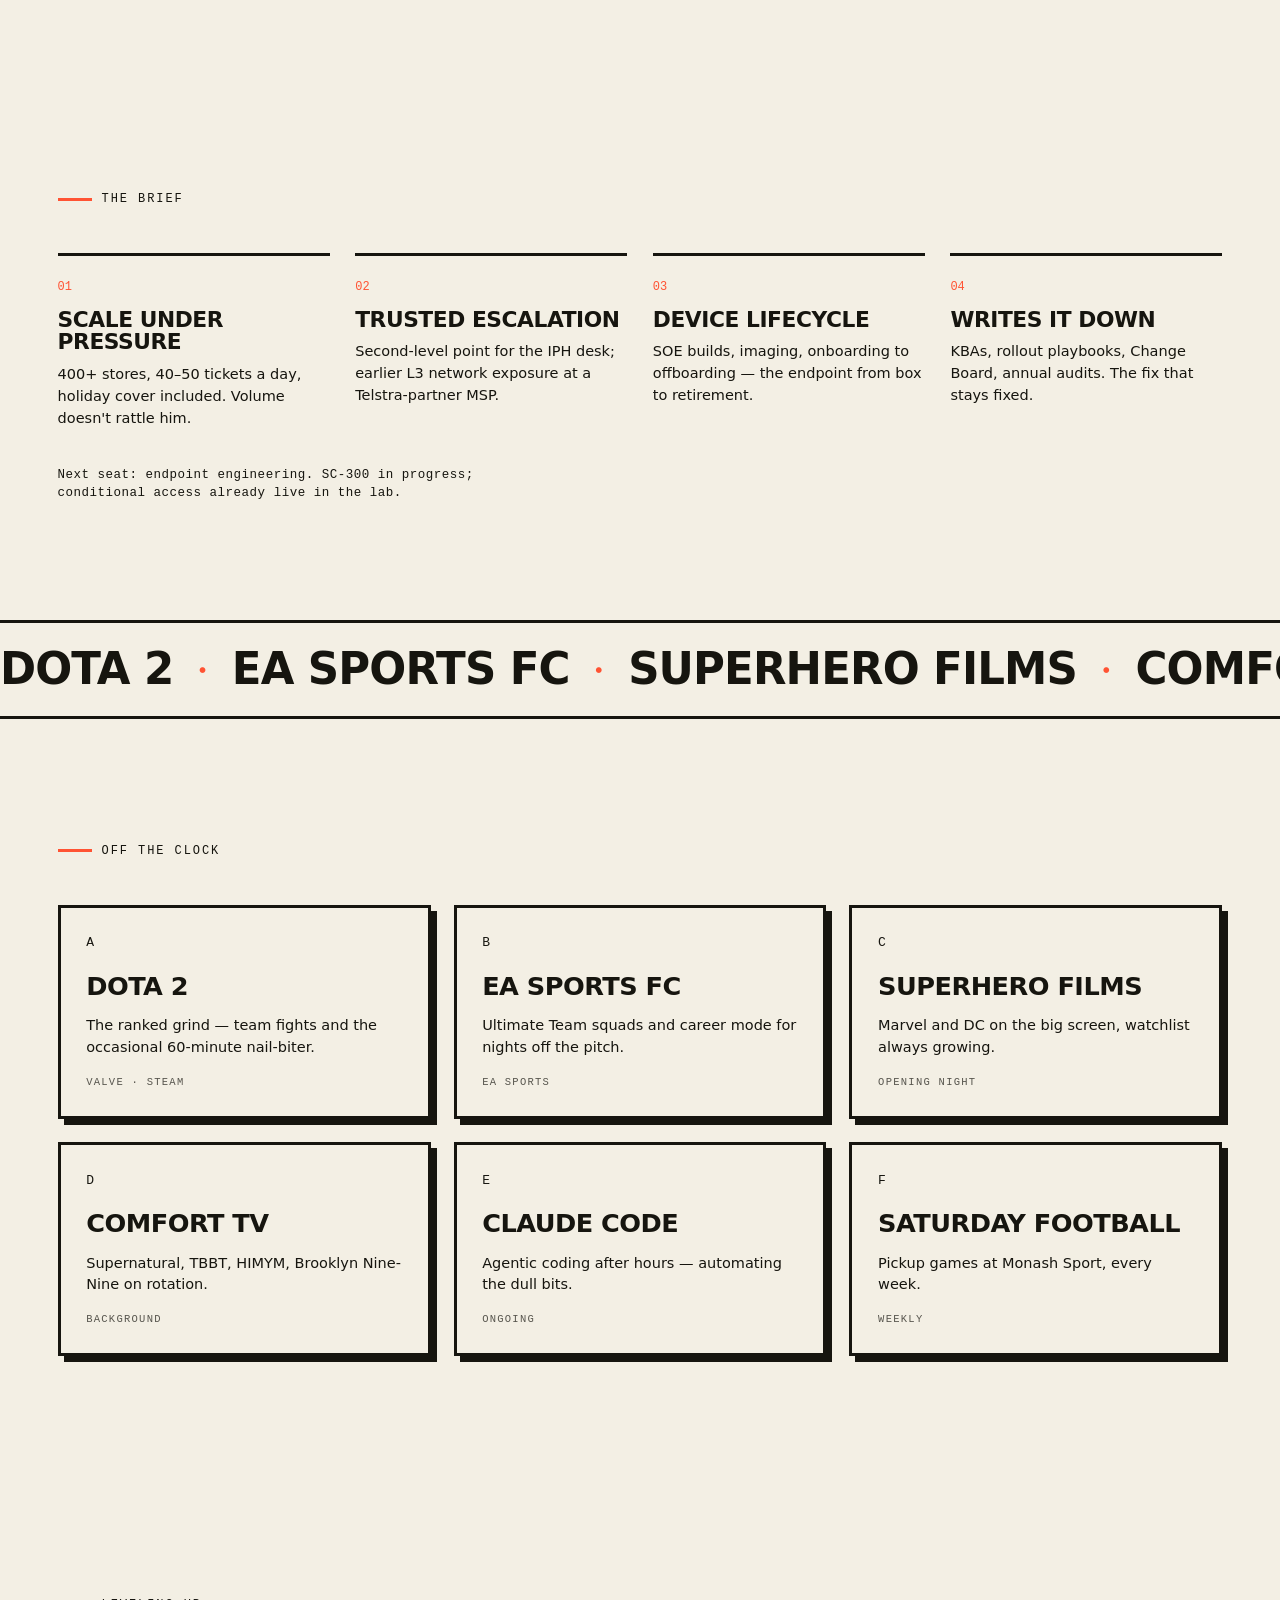
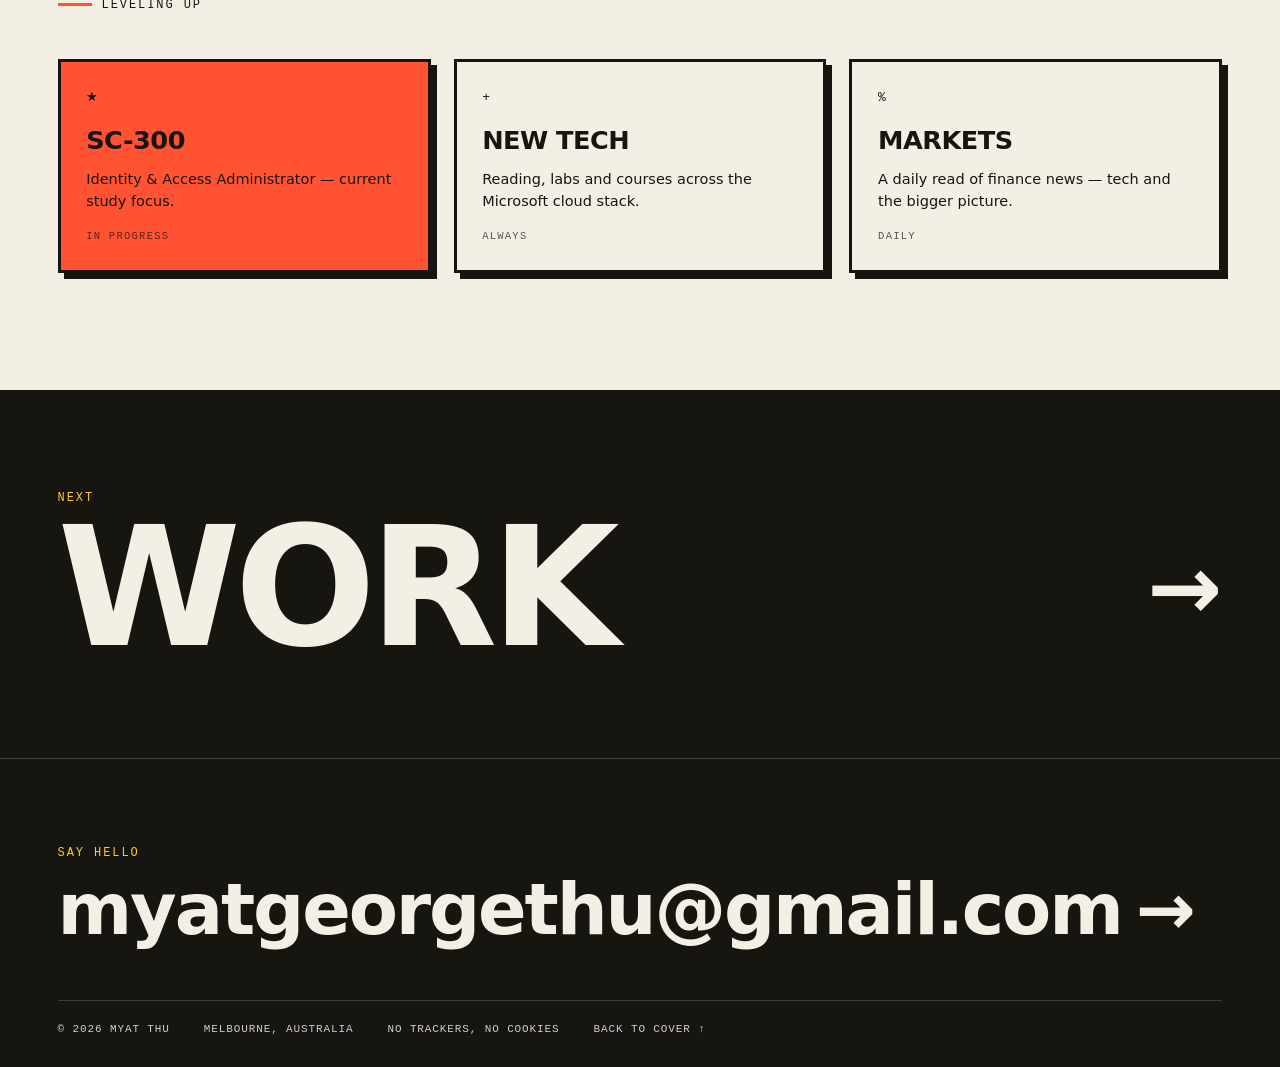
==== commit d6d9027c: "EDITION: ground-up rebuild — poster-editorial, warm stocks, no blue Full remake from scratch, replac" ====
--- a/about.html
+++ b/about.html
@@ -4,349 +4,145 @@
   <meta charset="UTF-8" />
   <meta name="viewport" content="width=device-width, initial-scale=1.0" />
   <title>About — Myat Thu</title>
-  <meta name="description" content="The person behind the field notes — the professional brief for hiring managers, and how Myat Thu switches off: gaming, films, football, and always leveling up." />
+  <meta name="description" content="The person and the brief — scale, escalation, device lifecycle, documentation. Plus how he switches off." />
   <meta name="author" content="Myat Thu" />
   <link rel="canonical" href="https://myatgthu.github.io/hello-world.io/about.html" />
-  <meta name="theme-color" content="#f2efe6" />
+  <meta name="theme-color" content="#f3efe4" />
   <meta property="og:type" content="website" />
   <meta property="og:site_name" content="Myat Thu" />
   <meta property="og:url" content="https://myatgthu.github.io/hello-world.io/about.html" />
   <meta property="og:title" content="About — Myat Thu" />
-  <meta property="og:description" content="The person behind the field notes — the professional brief for hiring managers, and how Myat Thu switches off: gaming, films, football, and always leveling up." />
+  <meta property="og:description" content="The person and the brief — scale, escalation, device lifecycle, documentation. Plus how he switches off." />
   <meta property="og:image" content="https://myatgthu.github.io/hello-world.io/assets/og.png" />
   <meta property="og:image:width" content="2400" />
   <meta property="og:image:height" content="1260" />
-  <meta property="og:image:alt" content="Myat Thu — IT professional shaping the Microsoft modern workplace. Intune · Entra ID · Cloud · Melbourne." />
+  <meta property="og:image:alt" content="Myat Thu — IT professional. Intune, Entra ID, cloud. Melbourne." />
   <meta name="twitter:card" content="summary_large_image" />
   <meta name="twitter:title" content="About — Myat Thu" />
-  <meta name="twitter:description" content="The person behind the field notes — the professional brief for hiring managers, and how Myat Thu switches off: gaming, films, football, and always leveling up." />
+  <meta name="twitter:description" content="The person and the brief — scale, escalation, device lifecycle, documentation. Plus how he switches off." />
   <meta name="twitter:image" content="https://myatgthu.github.io/hello-world.io/assets/og.png" />
-
-  <link rel="icon" href="data:image/svg+xml,<svg xmlns='http://www.w3.org/2000/svg' viewBox='0 0 100 100'><rect width='100' height='100' rx='28' fill='%23201d15'/><text x='50' y='70' font-size='56' font-family='Arial,sans-serif' font-weight='700' fill='%23f2efe6' text-anchor='middle'>M</text></svg>" />
-
-  <script>document.documentElement.classList.add('js');try{var n=sessionStorage.getItem('nav');if(n){var c=document.documentElement.classList;c.add('is-entering');if(n==='wipe')c.add('is-wipe');}}catch(e){}</script>
-
+  <link rel="icon" href="data:image/svg+xml,<svg xmlns='http://www.w3.org/2000/svg' viewBox='0 0 100 100'><rect width='100' height='100' fill='%2316150f'/><text x='50' y='72' font-size='62' font-family='Arial,sans-serif' font-weight='900' fill='%23f3efe4' text-anchor='middle'>M</text></svg>" />
+  <script>document.documentElement.classList.add('js');try{if(sessionStorage.getItem('nav')){document.documentElement.classList.add('is-arrived');sessionStorage.removeItem('nav');}}catch(e){}</script>
   <link rel="preload" href="assets/fonts/outfit.woff2" as="font" type="font/woff2" crossorigin />
-  <link rel="preload" href="assets/fonts/bodoni-moda.woff2" as="font" type="font/woff2" crossorigin />
   <link rel="preload" href="assets/fonts/share-tech-mono.woff2" as="font" type="font/woff2" crossorigin />
   <link rel="stylesheet" href="styles.css?v=__BUILD__" />
 </head>
 <body>
-  <a class="skip-link" href="#main">Skip to content</a>
+  <a class="skip" href="#main">Skip to content</a>
+  <div class="dot" aria-hidden="true"><span class="dot__label"></span></div>
 
-  <div class="grain" aria-hidden="true"></div>
-  <div class="cursor" aria-hidden="true"><span class="cursor__label"></span></div>
-  <div class="wipe" aria-hidden="true"><span class="wipe__label">Turning the page —</span></div>
-
-  <!-- Masthead: the tabs are pages, not anchors -->
-  <header class="head" id="head">
-    <a class="head__brand" href="index.html" data-cursor="cover">Myat&nbsp;Thu</a>
-    <nav class="head__nav" aria-label="Pages">
-      <a href="about.html" aria-current="page"><i>02</i>About</a>
-      <a href="work.html"><i>03</i>Work</a>
-      <a href="projects.html"><i>04</i>Projects</a>
-      <a href="credentials.html"><i>05</i>Credentials</a>
-      <a href="contact.html"><i>06</i>Contact</a>
+  <header class="bar">
+    <a class="bar__mark" href="index.html" data-cur="cover">MYAT&nbsp;THU<sup>&reg;</sup></a>
+    <nav class="bar__nav" aria-label="Pages">
+      <a href="about.html" aria-current="page"><i>2</i>About</a>
+      <a href="work.html"><i>3</i>Work</a>
+      <a href="projects.html"><i>4</i>Projects</a>
+      <a href="credentials.html"><i>5</i>Credentials</a>
+      <a href="contact.html"><i>6</i>Contact</a>
     </nav>
-    <div class="head__right">
-      <a class="head__status" href="contact.html" data-cursor="say hi">
-        <span class="head__dot"></span> <span>Open to work</span>
-      </a>
-      <button class="menu-btn" id="menuBtn" type="button" aria-expanded="false" aria-controls="menu">
-        <span class="menu-btn__label">Menu</span>
-        <span class="menu-btn__bars"><i></i><i></i></span>
-      </button>
+    <div class="bar__end">
+      <a class="bar__status" href="contact.html" data-cur="say hi"><b></b>OPEN&nbsp;TO&nbsp;WORK</a>
+      <button class="burger" id="burger" type="button" aria-expanded="false" aria-controls="ov" aria-label="Menu"><i></i><i></i></button>
     </div>
   </header>
 
-  <!-- Fullscreen menu -->
-  <nav class="menu" id="menu" aria-label="Primary" aria-hidden="true">
-    <div class="menu__inner">
-      <ul class="menu__links">
-        <li><a href="index.html"><span class="menu__idx">01</span> Cover</a></li>
-        <li><a href="about.html" aria-current="page"><span class="menu__idx">02</span> About</a></li>
-        <li><a href="work.html"><span class="menu__idx">03</span> Work</a></li>
-        <li><a href="projects.html"><span class="menu__idx">04</span> Projects</a></li>
-        <li><a href="credentials.html"><span class="menu__idx">05</span> Credentials</a></li>
-        <li><a href="contact.html"><span class="menu__idx">06</span> Contact</a></li>
-      </ul>
-      <div class="menu__meta">
-        <div class="menu__col">
-          <span class="menu__h">Get in touch</span>
-          <a href="mailto:myatgeorgethu@gmail.com" data-cursor="email">myatgeorgethu@gmail.com</a>
-          <a href="assets/Myat-Thu-CV.pdf" download data-cursor="download">Download CV ↓</a>
-        </div>
-        <div class="menu__col">
-          <span class="menu__h">Based in</span>
-          <span>Melbourne, Australia</span>
-        </div>
-        <div class="menu__col">
-          <span class="menu__h">Status</span>
-          <span>Open to opportunities — 2026</span>
-        </div>
-      </div>
+  <nav class="ov" id="ov" aria-label="Primary" aria-hidden="true">
+    <ul class="ov__list">
+      <li><a href="index.html"><em>01</em><span>Cover</span></a></li>
+      <li><a href="about.html" aria-current="page"><em>02</em><span>About</span></a></li>
+      <li><a href="work.html"><em>03</em><span>Work</span></a></li>
+      <li><a href="projects.html"><em>04</em><span>Projects</span></a></li>
+      <li><a href="credentials.html"><em>05</em><span>Credentials</span></a></li>
+      <li><a href="contact.html"><em>06</em><span>Contact</span></a></li>
+    </ul>
+    <div class="ov__meta">
+      <a href="mailto:myatgeorgethu@gmail.com" data-cur="email">myatgeorgethu@gmail.com</a>
+      <a href="assets/Myat-Thu-CV.pdf" download data-cur="download">Download CV ↓</a>
+      <span>Melbourne, Australia</span>
     </div>
   </nav>
 
   <main id="main">
-    <!-- ============================ HERO ============================ -->
-    <section class="hero hero--about" id="top" data-palette="paper">
-      <div class="hero__bg" data-parallax="0.22" data-parallax-z="-90" aria-hidden="true"></div>
 
-      <p class="hero__eyebrow" data-reveal>
-        <span>Field notes — the person</span><span>Plate 02 — Melbourne, AU</span>
-      </p>
-
-      <h1 class="hero__title hero__title--about" aria-label="Beyond the help desk">
-        <span class="line" aria-hidden="true"><span class="word" data-split>Beyond the</span></span>
-        <span class="line" aria-hidden="true"><span class="word word--accent" data-split>help desk.</span></span>
+    <section class="poster" data-stock="cream">
+      <p class="poster__k" data-a="up">About — the person</p>
+      <h1 class="poster__t">
+        <span class="ln"><b data-a="mask">BEYOND</b></span>
+        <span class="ln"><b data-a="mask">THE DESK</b></span>
       </h1>
-
-      <a class="hero__scroll" href="#bio" data-cursor="scroll" aria-label="Scroll to content">
-        <span>Scroll</span><i></i>
-      </a>
+      <p class="poster__sub" data-a="up">IT professional by day. Microsoft ecosystem specialist — moved past traditional support into automation and security.</p>
+      <span class="geo geo--ring" data-px="0.4" data-px-z="-120" aria-hidden="true"></span>
+      <span class="geo geo--block" data-px="-0.3" data-px-z="-60" aria-hidden="true"></span>
+      <span class="geo geo--cross" data-px="0.6" data-px-z="-180" aria-hidden="true">+</span>
+      <a class="poster__cue" href="#next" data-cur="scroll" aria-label="Scroll"><i></i></a>
     </section>
 
-    <!-- ============================ PROFESSIONAL BIO ============================ -->
-    <section class="intro" id="bio" data-chapter="The Person" data-palette="cobalt">
-      <p class="chap" data-reveal><em>Fig.01</em> The professional</p>
-      <p class="intro__lead" data-words>
-        I am an IT professional specialised in the Microsoft ecosystem, with a
-        strong focus on modern device management and cloud administration. I have
-        moved beyond traditional support toward automation and security —
-        leveraging Microsoft Intune and Entra ID to keep operations seamless,
-        compliant, and quietly resilient.
+    <section class="lead" id="next" data-stock="sun">
+      <p class="sec__k" data-a="up">Who</p>
+      <p class="lead__t" data-words>
+        I keep a modern workplace running — Intune and Entra ID for device and
+        identity, Microsoft 365 end to end, and the automation that makes it
+        quietly resilient. I fix it once, then I write it down.
       </p>
     </section>
 
-    <!-- ============================ THE BRIEF ============================ -->
-    <section class="approach" id="brief" data-palette="acid" aria-label="The brief, for hiring managers">
-      <div class="caps__head">
-        <h2 class="section-title" data-reveal>The brief</h2>
-        <p class="caps__note" data-reveal>What a hiring manager should know in thirty seconds.</p>
+    <section class="grid4" data-stock="persimmon" aria-label="The brief, for hiring managers">
+      <p class="sec__k" data-a="up">The brief</p>
+      <div class="grid4__g">
+        <div class="cell" data-a="up"><em>01</em><h3>Scale under pressure</h3><p>400+ stores, 40–50 tickets a day, holiday cover included. Volume doesn't rattle him.</p></div>
+        <div class="cell" data-a="up"><em>02</em><h3>Trusted escalation</h3><p>Second-level point for the IPH desk; earlier L3 network exposure at a Telstra-partner MSP.</p></div>
+        <div class="cell" data-a="up"><em>03</em><h3>Device lifecycle</h3><p>SOE builds, imaging, onboarding to offboarding — the endpoint from box to retirement.</p></div>
+        <div class="cell" data-a="up"><em>04</em><h3>Writes it down</h3><p>KBAs, rollout playbooks, Change Board, annual audits. The fix that stays fixed.</p></div>
       </div>
-      <ol class="steps">
-        <li class="step" data-cap>
-          <span class="step__n">01</span>
-          <h3 class="step__t">Scale under pressure</h3>
-          <p class="step__d">A 400+ store retail fleet, 40–50 tickets a day, public-holiday cover included. Volume doesn't rattle him.</p>
-        </li>
-        <li class="step" data-cap>
-          <span class="step__n">02</span>
-          <h3 class="step__t">Trusted escalation</h3>
-          <p class="step__d">Second-level point for the IPH service desk, with earlier Level 3 network and firewall exposure at a Telstra-partner MSP.</p>
-        </li>
-        <li class="step" data-cap>
-          <span class="step__n">03</span>
-          <h3 class="step__t">Owns the device lifecycle</h3>
-          <p class="step__d">SOE builds, imaging, onboarding to offboarding, hardware remediation — the endpoint from box to retirement.</p>
-        </li>
-        <li class="step" data-cap>
-          <span class="step__n">04</span>
-          <h3 class="step__t">Writes it down</h3>
-          <p class="step__d">KBAs, rollout playbooks, Change Board representation, annual IT audits. The fix that stays fixed.</p>
-        </li>
-      </ol>
-      <p class="caps__note" data-reveal style="margin-top: clamp(22px, 4vh, 40px); max-width: 60ch;">
-        The next seat: endpoint engineering. SC-300 is in progress, and conditional
-        access and identity governance are already live in the lab tenant.
-      </p>
+      <p class="grid4__note" data-a="up">Next seat: endpoint engineering. SC-300 in progress; conditional access already live in the lab.</p>
     </section>
 
-    <!-- ============================ PERSONAL BIO ============================ -->
-    <section class="intro" id="offclock">
-      <p class="chap" data-reveal><em>Fig.02</em> Off the clock</p>
-      <p class="intro__lead" data-words>
-        I'm Myat — an IT professional by day. Off the clock you'll find me deep
-        in a Dota 2 match, lining up a FIFA fixture, catching the latest superhero
-        film, or rewatching a comfort series. I'm always tinkering with new
-        Microsoft tech and keeping one eye on the markets.
-      </p>
-    </section>
+    <div class="tick" aria-hidden="true"><div class="tick__t"><span>Dota 2</span><b>●</b><span>EA Sports FC</span><b>●</b><span>Superhero films</span><b>●</b><span>Comfort TV</span><b>●</b><span>Claude Code</span><b>●</b><span>Saturday football</span><b>●</b><span>Dota 2</span><b>●</b><span>EA Sports FC</span><b>●</b><span>Superhero films</span><b>●</b><span>Comfort TV</span><b>●</b><span>Claude Code</span><b>●</b><span>Saturday football</span><b>●</b></div></div>
 
-    <!-- ============================ MARQUEE ============================ -->
-    <div class="marquee" aria-hidden="true">
-      <div class="marquee__track" id="marquee">
-        <span>Dota 2</span><span class="dot">✦</span>
-        <span>FIFA</span><span class="dot">✦</span>
-        <span>Superhero films</span><span class="dot">✦</span>
-        <span>Comfort TV</span><span class="dot">✦</span>
-        <span>SC-300</span><span class="dot">✦</span>
-        <span>Finance news</span><span class="dot">✦</span>
-        <span>Dota 2</span><span class="dot">✦</span>
-        <span>FIFA</span><span class="dot">✦</span>
-        <span>Superhero films</span><span class="dot">✦</span>
-        <span>Comfort TV</span><span class="dot">✦</span>
-        <span>SC-300</span><span class="dot">✦</span>
-        <span>Finance news</span><span class="dot">✦</span>
-      </div>
-    </div>
-
-    <!-- ============================ OFF THE CLOCK ============================ -->
-    <section class="play" id="play" data-palette="coral">
-      <!-- floating parallax blocks -->
-      <span class="blok blok--ring" data-parallax="0.5" data-parallax-x="0.18" data-parallax-rot="40" aria-hidden="true"></span>
-      <span class="blok blok--sq" data-parallax="-0.4" data-parallax-x="-0.2" data-parallax-rot="-30" aria-hidden="true"></span>
-      <span class="blok blok--dot" data-parallax="0.7" data-parallax-x="0.3" aria-hidden="true"></span>
-      <span class="blok blok--plus" data-parallax="-0.6" data-parallax-x="0.25" data-parallax-rot="60" aria-hidden="true">+</span>
-
-      <div class="play__head">
-        <h2 class="section-title" data-reveal>Off the clock</h2>
-        <p class="play__note" data-reveal>How I switch off and recharge.</p>
-      </div>
-
-      <ul class="pcards pcards--clock">
-        <li class="pcard pcard--bg" data-rise>
-          <svg class="pcard__bg" viewBox="0 0 320 200" preserveAspectRatio="xMidYMid slice" fill="none" stroke="currentColor" stroke-width="1.6" stroke-linejoin="round" aria-hidden="true"><g transform="rotate(45 160 100)"><rect x="92" y="32" width="136" height="136" rx="8" /><line x1="92" y1="32" x2="228" y2="168" /><circle cx="104" cy="156" r="11" /><circle cx="216" cy="44" r="11" /><path d="M92 100h28M200 168v-28" opacity="0.7" /></g></svg>
-          <div class="pcard__head"><span class="pcard__no">CLOCK_01</span><span class="pcard__tag">Gaming · MOBA</span></div>
-          <div class="pcard__brand">
-            <span class="logo-tile logo-tile--sm" data-cursor="Dota 2"><img class="logo-tile__img" src="assets/icons/dota2.svg" alt="Dota 2" /></span>
-            <h3 class="pcard__title">Dota 2</h3>
-          </div>
-          <p class="pcard__summary">The ranked grind — matchmaking, team fights, and the occasional 60-minute nail-biter won on a good late-game comeback.</p>
-          <span class="pcard__meta">Valve · Steam</span>
-        </li>
-
-        <li class="pcard pcard--bg" data-rise>
-          <svg class="pcard__bg" viewBox="0 0 320 200" preserveAspectRatio="xMidYMid slice" fill="none" stroke="currentColor" stroke-width="1.6" stroke-linejoin="round" aria-hidden="true"><g><rect x="92" y="76" width="136" height="58" rx="29" /><circle cx="124" cy="105" r="3.2" fill="currentColor" stroke="none" /><line x1="116" y1="105" x2="132" y2="105" /><line x1="124" y1="97" x2="124" y2="113" /><circle cx="196" cy="98" r="4" /><circle cx="210" cy="111" r="4" /><circle cx="182" cy="111" r="4" /><circle cx="196" cy="124" r="4" /></g></svg>
-          <div class="pcard__head"><span class="pcard__no">CLOCK_02</span><span class="pcard__tag">Gaming · Football</span></div>
-          <div class="pcard__brand">
-            <span class="logo-tile logo-tile--sm" data-cursor="EA Sports FC"><span class="logo-tile__mark logo-tile__mark--fc">EA&nbsp;FC</span></span>
-            <h3 class="pcard__title">EA Sports FC</h3>
-          </div>
-          <p class="pcard__summary">Building Ultimate Team squads and grinding career mode — football for the nights I can't be out on the pitch.</p>
-          <span class="pcard__meta">EA Sports</span>
-        </li>
-
-        <li class="pcard pcard--bg" data-rise>
-          <svg class="pcard__bg" viewBox="0 0 320 200" preserveAspectRatio="xMidYMid slice" fill="none" stroke="currentColor" stroke-width="1.6" stroke-linejoin="round" aria-hidden="true"><path d="M160.0 22.0 L171.4 57.5 L199.0 32.5 L191.1 68.9 L227.5 61.0 L202.5 88.6 L238.0 100.0 L202.5 111.4 L227.5 139.0 L191.1 131.1 L199.0 167.5 L171.4 142.5 L160.0 178.0 L148.6 142.5 L121.0 167.5 L128.9 131.1 L92.5 139.0 L117.5 111.4 L82.0 100.0 L117.5 88.6 L92.5 61.0 L128.9 68.9 L121.0 32.5 L148.6 57.5 Z" /><g fill="currentColor" stroke="none"><circle cx="24" cy="150" r="2.2" /><circle cx="40" cy="150" r="2.2" /><circle cx="56" cy="150" r="2.2" /><circle cx="72" cy="150" r="2.2" /><circle cx="24" cy="164" r="2.2" /><circle cx="40" cy="164" r="2.2" /><circle cx="56" cy="164" r="2.2" /><circle cx="72" cy="164" r="2.2" /><circle cx="24" cy="178" r="2.2" /><circle cx="40" cy="178" r="2.2" /><circle cx="56" cy="178" r="2.2" /><circle cx="72" cy="178" r="2.2" /><circle cx="252" cy="22" r="2" /><circle cx="268" cy="22" r="2" /><circle cx="284" cy="22" r="2" /><circle cx="252" cy="36" r="2" /><circle cx="268" cy="36" r="2" /><circle cx="284" cy="36" r="2" /></g></svg>
-          <div class="pcard__head"><span class="pcard__no">CLOCK_03</span><span class="pcard__tag">Cinema · Marvel &amp; DC</span></div>
-          <div class="pcard__brand">
-            <span class="logo-tile logo-tile--sm" data-cursor="Superhero films"><img class="logo-tile__img" src="assets/icons/dcentertainment.svg" alt="DC" /></span>
-            <h3 class="pcard__title">Superhero films</h3>
-          </div>
-          <p class="pcard__summary">Marvel and DC on the big screen — team-ups, origin stories, and an ever-growing watchlist I'm always adding to.</p>
-          <span class="pcard__meta">Opening night</span>
-        </li>
-
-        <li class="pcard pcard--bg" data-rise>
-          <svg class="pcard__bg" viewBox="0 0 320 200" preserveAspectRatio="xMidYMid slice" fill="none" stroke="currentColor" stroke-width="1.6" stroke-linejoin="round" aria-hidden="true"><g><line x1="150" y1="44" x2="138" y2="70" /><line x1="170" y1="44" x2="182" y2="70" /><rect x="96" y="70" width="128" height="84" rx="10" /><rect x="106" y="80" width="92" height="64" rx="5" /><circle cx="210" cy="92" r="4" /><circle cx="210" cy="108" r="4" /><rect x="116" y="158" width="88" height="6" rx="3" /></g></svg>
-          <div class="pcard__head"><span class="pcard__no">CLOCK_04</span><span class="pcard__tag">Comfort TV · Rewatchable</span></div>
-          <div class="pcard__brand">
-            <span class="logo-tile logo-tile--sm" data-cursor="Comfort TV"><img class="logo-tile__img" src="assets/icons/netflix.svg" alt="Netflix" /></span>
-            <h3 class="pcard__title">Comfort TV</h3>
-          </div>
-          <p class="pcard__summary">The rewatch rotation that's always on in the background — Supernatural, The Big Bang Theory, How I Met Your Mother, and Brooklyn Nine-Nine.</p>
-          <span class="pcard__meta">On in the background</span>
-        </li>
-
-        <li class="pcard pcard--bg" data-rise>
-          <svg class="pcard__bg" viewBox="0 0 320 200" preserveAspectRatio="xMidYMid slice" fill="none" stroke="currentColor" stroke-width="1.6" stroke-linejoin="round" aria-hidden="true"><g><path d="M150 70 L122 100 L150 130" /><path d="M170 70 L198 100 L170 130" /><line x1="116" y1="150" x2="204" y2="150" /><line x1="116" y1="162" x2="178" y2="162" /><line x1="116" y1="138" x2="166" y2="138" /></g></svg>
-          <div class="pcard__head"><span class="pcard__no">CLOCK_05</span><span class="pcard__tag">Building · AI</span></div>
-          <div class="pcard__brand">
-            <span class="logo-tile logo-tile--sm" data-cursor="Claude Code"><img class="logo-tile__img" src="assets/icons/claude.svg" alt="Claude" /></span>
-            <h3 class="pcard__title">Claude Code</h3>
-          </div>
-          <p class="pcard__summary">Tinkering with agentic coding after hours — pointing Claude Code at small problems, automating the dull bits, and building little tools just to see how far it goes.</p>
-          <span class="pcard__meta">Personal projects · ongoing</span>
-        </li>
-
-        <li class="pcard pcard--bg" data-rise>
-          <svg class="pcard__bg pcard__bg--pitch" viewBox="0 0 320 200" preserveAspectRatio="xMidYMid slice" aria-hidden="true">
-            <rect x="0" y="0" width="320" height="200" fill="#2f9e44" fill-opacity="0.12" />
-            <g fill="#2f9e44" fill-opacity="0.06">
-              <rect x="40" y="0" width="40" height="200" /><rect x="120" y="0" width="40" height="200" /><rect x="200" y="0" width="40" height="200" /><rect x="280" y="0" width="40" height="200" />
-            </g>
-            <g fill="none" stroke="#2f9e44" stroke-opacity="0.5" stroke-width="1.6" stroke-linejoin="round">
-              <rect x="10" y="10" width="300" height="180" rx="2" />
-              <line x1="160" y1="10" x2="160" y2="190" />
-              <circle cx="160" cy="100" r="30" />
-              <circle cx="160" cy="100" r="1.8" fill="#2f9e44" fill-opacity="0.5" stroke="none" />
-              <rect x="10" y="55" width="44" height="90" />
-              <rect x="10" y="80" width="16" height="40" />
-              <rect x="266" y="55" width="44" height="90" />
-              <rect x="294" y="80" width="16" height="40" />
-              <path d="M54 82a22 22 0 0 1 0 36" />
-              <path d="M266 82a22 22 0 0 0 0 36" />
-            </g>
-          </svg>
-          <div class="pcard__head"><span class="pcard__no">CLOCK_06</span><span class="pcard__tag">Football · Physical</span></div>
-          <div class="pcard__brand">
-            <span class="logo-tile logo-tile--sm" data-cursor="Saturday football">
-              <svg class="logo-tile__img" viewBox="0 0 24 24" fill="none" stroke="#181511" stroke-width="1.3" stroke-linejoin="round" aria-hidden="true">
-                <circle cx="12" cy="12" r="9" />
-                <path d="M12 6.7l3.9 2.8-1.5 4.6H9.6L8.1 9.5 12 6.7z" />
-                <path d="M12 6.7V3.3M15.9 9.5l3.1-1.1M14.4 14.1l2.8 2.2M9.6 14.1l-2.8 2.2M8.1 9.5L5 8.4" />
-              </svg>
-            </span>
-            <h3 class="pcard__title">Saturday football</h3>
-          </div>
-          <p class="pcard__summary">Informal pickup games on the Monash Sport soccer fields every Saturday — the standing weekly fixture that gets me off the screen and out on the pitch.</p>
-          <span class="pcard__meta">Monash Sport · every Saturday</span>
-        </li>
-      </ul>
-    </section>
-
-    <!-- ============================ ALWAYS LEVELING UP ============================ -->
-    <section class="grow" id="grow" data-palette="plum">
-      <span class="blok blok--sq2" data-parallax="0.45" data-parallax-x="-0.22" data-parallax-rot="-45" aria-hidden="true"></span>
-      <span class="blok blok--dot2" data-parallax="-0.5" data-parallax-x="0.2" aria-hidden="true"></span>
-
-      <div class="play__head">
-        <h2 class="section-title" data-reveal>Always leveling up</h2>
-        <p class="play__note" data-reveal>How I keep the career moving forward.</p>
-      </div>
-
-      <div class="cardgrid">
-        <article class="icard icard--feature" data-cap data-parallax="0.05">
-          <span class="icard__badge">In progress</span>
-          <span class="icard__code">SC-300</span>
-          <h3 class="icard__title">Microsoft Identity &amp; Access Administrator</h3>
-          <p class="icard__desc">My current study focus — deepening Entra ID, conditional access, and identity governance.</p>
-          <span class="icard__tag">Certification</span>
-        </article>
-
-        <article class="icard" data-cap data-parallax="-0.05">
-          <div class="icard__logo icard__logo--multi">
-            <img src="assets/icons/pluralsight.svg" alt="Pluralsight" />
-            <img src="assets/icons/coursera.svg" alt="Coursera" />
-          </div>
-          <h3 class="icard__title">New technologies</h3>
-          <p class="icard__desc">Reading, labs, and courses — staying current with the Microsoft cloud and security stack.</p>
-          <span class="icard__tag">Learning</span>
-        </article>
-
-        <article class="icard" data-cap data-parallax="0.06">
-          <div class="icard__logo"><img src="assets/icons/googlenews.svg" alt="Google News" /></div>
-          <h3 class="icard__title">Finance &amp; markets</h3>
-          <p class="icard__desc">A daily read of finance news — markets, tech, and the bigger picture.</p>
-          <span class="icard__tag">Reading</span>
-        </article>
+    <section class="cards" data-stock="cream" aria-label="Off the clock">
+      <p class="sec__k" data-a="up">Off the clock</p>
+      <div class="cards__g">
+        <article class="card" data-a="up"><em>A</em><h3>Dota 2</h3><p>The ranked grind — team fights and the occasional 60-minute nail-biter.</p><span>Valve · Steam</span></article>
+        <article class="card" data-a="up"><em>B</em><h3>EA Sports FC</h3><p>Ultimate Team squads and career mode for nights off the pitch.</p><span>EA Sports</span></article>
+        <article class="card" data-a="up"><em>C</em><h3>Superhero films</h3><p>Marvel and DC on the big screen, watchlist always growing.</p><span>Opening night</span></article>
+        <article class="card" data-a="up"><em>D</em><h3>Comfort TV</h3><p>Supernatural, TBBT, HIMYM, Brooklyn Nine-Nine on rotation.</p><span>Background</span></article>
+        <article class="card" data-a="up"><em>E</em><h3>Claude Code</h3><p>Agentic coding after hours — automating the dull bits.</p><span>Ongoing</span></article>
+        <article class="card" data-a="up"><em>F</em><h3>Saturday football</h3><p>Pickup games at Monash Sport, every week.</p><span>Weekly</span></article>
       </div>
     </section>
 
+    <section class="cards cards--3" data-stock="moss" aria-label="Leveling up">
+      <p class="sec__k" data-a="up">Leveling up</p>
+      <div class="cards__g">
+        <article class="card card--hot" data-a="up"><em>★</em><h3>SC-300</h3><p>Identity &amp; Access Administrator — current study focus.</p><span>In progress</span></article>
+        <article class="card" data-a="up"><em>+</em><h3>New tech</h3><p>Reading, labs and courses across the Microsoft cloud stack.</p><span>Always</span></article>
+        <article class="card" data-a="up"><em>%</em><h3>Markets</h3><p>A daily read of finance news — tech and the bigger picture.</p><span>Daily</span></article>
+      </div>
+    </section>
 
-    <!-- ============================ PAGE TURN ============================ -->
-    <a class="turn" href="work.html" data-palette="forest" data-cursor="turn the page">
-      <span class="turn__k" data-reveal>Continued on Plate 03</span>
-      <span class="turn__t" data-reveal>The Orbit <em>— Work</em></span>
-      <span class="turn__fold" aria-hidden="true"></span>
+    <a class="next" href="work.html" data-stock="ink" data-cur="next page">
+      <span class="next__k" data-a="up">Next</span>
+      <span class="next__t" data-a="mask">Work</span>
+      <span class="next__a" aria-hidden="true">→</span>
     </a>
   </main>
 
-  <footer class="foot">
-    <span>© 2026 Myat Thu</span>
-    <a href="index.html" data-cursor="cover">Back to the cover ↑</a>
-    <span>Melbourne, Australia</span>
-    <span class="foot__colophon">Set in Bodoni Moda, Outfit &amp; Share Tech Mono · the machine is drawn live in WebGL · no trackers, no cookies</span>
+  <footer class="end">
+    <a class="end__cta" href="mailto:myatgeorgethu@gmail.com" data-mag="0.18" data-cur="email">
+      <span class="end__k">Say hello</span>
+      <span class="end__mail">myatgeorgethu@gmail.com<i>→</i></span>
+    </a>
+    <div class="end__meta">
+      <span>© 2026 Myat Thu</span>
+      <span>Melbourne, Australia</span>
+      <span>No trackers, no cookies</span>
+      <a href="index.html" data-cur="cover">Back to cover ↑</a>
+    </div>
   </footer>
 
   <script src="vendor/gsap.min.js" defer></script>
   <script src="vendor/ScrollTrigger.min.js" defer></script>
   <script src="vendor/lenis.min.js" defer></script>
-  <script src="vendor/anime.umd.min.js" defer></script>
   <script src="main.js?v=__BUILD__" defer></script>
-  <!-- mercury lazy-loads vendor/three.mercury.min.js itself, off the critical path -->
-  <script src="mercury.js?v=__BUILD__" defer></script>
 </body>
 </html>
--- a/styles.css
+++ b/styles.css
@@ -1,1396 +1,404 @@
 /* ===========================================================================
-   Myat Thu — Portfolio
-   MERCURY: a porcelain gallery around one blob of living chrome. Ink serif
-   display type (Bodoni), Outfit body, iridescent accents. The metal is the
-   protagonist; the page is its stage.
+   EDITION — Myat Thu
+   Poster-editorial. One geometric sans set enormous, flat warm stocks the
+   page presses through as you scroll, thick rules, hard edges, offset-block
+   shadows, true z-depth on floating pieces. Ground-up rewrite: nothing from
+   the previous identity survives here.
    =========================================================================== */
 
 @font-face {
   font-family: "Outfit";
   src: url("assets/fonts/outfit.woff2") format("woff2");
   font-weight: 100 900;
-  font-style: normal;
-  font-display: swap;
-}
-@font-face {
-  font-family: "Bodoni Moda";
-  src: url("assets/fonts/bodoni-moda.woff2") format("woff2");
-  font-weight: 800;
-  font-style: normal;
   font-display: swap;
 }
 @font-face {
   font-family: "Share Tech Mono";
   src: url("assets/fonts/share-tech-mono.woff2") format("woff2");
   font-weight: 400;
-  font-style: normal;
   font-display: swap;
 }
 
-/* ----- Tokens — FIELD NOTES / 2077 -----
-   Paper + graphite + two neon interference colours. Token NAMES are unchanged
-   from the porcelain era on purpose: every rule downstream (scrims, divergence
-   shadows, hover fills) re-skins itself from these values alone. */
+/* ----- The press: registered stock tokens, animated on swap ----- */
+@property --bg { syntax: "<color>"; inherits: true; initial-value: #f3efe4; }
+@property --fg { syntax: "<color>"; inherits: true; initial-value: #16150f; }
+@property --ac { syntax: "<color>"; inherits: true; initial-value: #ff5333; }
+
 :root {
-  --bone: #f2efe6;                      /* warm working paper */
-  --bone-2: #e7e2d5;
-  --ink: #232019;                       /* 2B graphite, never pure black */
-  --ink-2: #454034;
-  --muted: #7c766a;
-  --faint: #a59d8d;
-  --line: rgba(35, 32, 25, 0.24);       /* construction lines read darker on paper */
-  --accent: #00808f;                    /* neon cyan, held down to AA on paper */
-  --accent-2: #d61f69;                  /* magenta interference */
-  --neon: #19d3e6;                      /* glow-only variants — never body text */
-  --neon-2: #ff4d9a;
-  --iri: linear-gradient(100deg, #00a3b8 0%, #d61f69 58%, #ff8a3c 108%);
-  --noir: #1b1914;                      /* blackboard */
-  --noir-fg: #f2efe6;
-  --card: #f6f3ea;
-  --grain-blend: multiply;
-  --grain-op: 0.055;                    /* more tooth: this is paper now */
-  --accent-glow: none;
-  --glow-1: rgba(0, 128, 143, 0.08);
-  --glow-2: rgba(214, 31, 105, 0.06);
-  --font: "Outfit", ui-sans-serif, system-ui, -apple-system, "Segoe UI", Roboto, sans-serif;
-  --font-display: "Bodoni Moda", Didot, "Playfair Display", Georgia, serif;
-  --mono: "Share Tech Mono", ui-monospace, "SFMono-Regular", Menlo, Consolas, monospace;
-
-  /* the hand-drawn rectangle: four uneven radii, the classic wobble */
-  --sketch-r: 255px 15px 225px 15px / 15px 225px 15px 255px;
-  --sketch-r-sm: 125px 10px 115px 10px / 10px 115px 10px 125px;
-  --hatch: repeating-linear-gradient(45deg, transparent 0 3px, rgba(35, 32, 25, 0.055) 3px 4px);
-
-  --pad: clamp(20px, 5vw, 88px);
-  --maxw: 1480px;
-  --ease: cubic-bezier(0.22, 1, 0.36, 1);
-}
+  --bg: #f3efe4; --fg: #16150f; --ac: #ff5333;
+  --sans: "Outfit", ui-sans-serif, system-ui, sans-serif;
+  --mono: "Share Tech Mono", ui-monospace, Menlo, monospace;
+  --pad: clamp(18px, 4.5vw, 72px);
+  --rule: 3px;
+  --ease: cubic-bezier(0.76, 0, 0.24, 1);
+  --out: cubic-bezier(0.16, 1, 0.3, 1);
+  transition: --bg .6s var(--ease), --fg .6s var(--ease), --ac .6s var(--ease);
+}
+:root[data-stock="cream"]     { --bg: #f3efe4; --fg: #16150f; --ac: #ff5333; }
+:root[data-stock="sun"]       { --bg: #ffc832; --fg: #171204; --ac: #e33d18; }
+:root[data-stock="persimmon"] { --bg: #ff5333; --fg: #1c0a04; --ac: #ffe4c8; }
+:root[data-stock="moss"]      { --bg: #24513b; --fg: #efecdd; --ac: #ffc832; }
+:root[data-stock="ink"]       { --bg: #16150f; --fg: #f3efe4; --ac: #ffc832; }
 
 * { box-sizing: border-box; margin: 0; }
-html { -webkit-text-size-adjust: 100%; }
+html { -webkit-text-size-adjust: 100%; scrollbar-width: none; }
+html::-webkit-scrollbar { display: none; width: 0; height: 0; }
 
 body {
-  font-family: var(--font);
-  background: var(--bone);
-  color: var(--ink);
+  font-family: var(--sans);
+  background: var(--bg);
+  color: var(--fg);
   font-size: clamp(15px, 1.05vw, 17px);
-  line-height: 1.55;
-  font-weight: 400;
-  -webkit-font-smoothing: antialiased;
-  text-rendering: optimizeLegibility;
-  overflow-x: hidden;
-}
+  line-height: 1.5;
+  overflow-x: clip;
+}
+a { color: inherit; text-decoration: none; }
+::selection { background: var(--fg); color: var(--bg); }
+:focus-visible { outline: 3px solid var(--ac); outline-offset: 3px; }
+.skip { position: fixed; left: -999px; top: 12px; z-index: 200; background: var(--fg); color: var(--bg); padding: 10px 16px; }
+.skip:focus { left: 12px; }
 
 html.lenis, html.lenis body { height: auto; }
 .lenis.lenis-smooth { scroll-behavior: auto !important; }
 .lenis.lenis-stopped { overflow: hidden; }
-/* Freeze scrolling while the preloader is on screen. */
-html.is-loading, html.is-loading body { overflow: hidden !important; height: 100%; touch-action: none; }
-
-h1, h2, h3 { font-weight: 500; line-height: 1; letter-spacing: -0.03em; }
-a { color: inherit; text-decoration: none; }
-b { font-weight: 600; color: var(--accent); }
-.accent { color: var(--accent-2); text-shadow: var(--accent-glow); }
-
-::selection { background: var(--accent); color: var(--bone); }
-
-.skip-link {
-  position: fixed; left: -999px; top: 12px; z-index: 1100;
-  background: var(--ink); color: var(--bone); padding: 10px 16px; border-radius: 6px;
-}
-.skip-link:focus { left: 12px; }
-:focus-visible { outline: 2px solid var(--accent); outline-offset: 3px; }
-
-/* ----- Grain ----- */
-.grain {
-  position: fixed; inset: -50%; z-index: 900; pointer-events: none;
-  opacity: var(--grain-op); mix-blend-mode: var(--grain-blend); will-change: transform;
-  background-image: url("data:image/svg+xml,%3Csvg xmlns='http://www.w3.org/2000/svg' width='160' height='160'%3E%3Cfilter id='n'%3E%3CfeTurbulence type='fractalNoise' baseFrequency='0.85' numOctaves='3' stitchTiles='stitch'/%3E%3C/filter%3E%3Crect width='100%25' height='100%25' filter='url(%23n)'/%3E%3C/svg%3E");
-  animation: grain 0.5s steps(5) infinite;
-}
-@keyframes grain {
-  0%   { transform: translate(0, 0); }
-  20%  { transform: translate(-4%, 3%); }
-  40%  { transform: translate(3%, -5%); }
-  60%  { transform: translate(-3%, 2%); }
-  80%  { transform: translate(4%, -3%); }
-  100% { transform: translate(0, 0); }
-}
-
-/* Keep the grain texture on phones but skip the continuous blended-layer animation. */
-@media (max-width: 820px) { .grain { animation: none; } }
-@media (prefers-reduced-motion: reduce) { .grain { animation: none; } }
-
-/* ----- Custom cursor ----- */
-/* Hidden until the pointer first moves — otherwise the dot sits parked in the
-   top-left corner of a freshly loaded page. */
-.cursor {
-  position: fixed; top: 0; left: 0; z-index: 950;
-  min-width: 10px; height: 10px; border-radius: 999px; background: var(--accent);
-  pointer-events: none; transform: translate(-50%, -50%); display: none;
-  align-items: center; justify-content: center; box-sizing: border-box; padding: 0;
-  transition: min-width .3s var(--ease), height .3s var(--ease), padding .3s var(--ease), background .3s var(--ease);
-}
-.cursor__label {
-  color: var(--bone); font-size: 11px; font-weight: 600; letter-spacing: .04em;
-  white-space: nowrap; text-transform: uppercase; max-width: 0; overflow: hidden; opacity: 0;
-  transition: max-width .3s var(--ease), opacity .2s var(--ease);
-}
-/* Plain hover (links without a label): a small ring. */
-.cursor.is-hover { min-width: 44px; height: 44px; }
-/* Labelled hover: a pill sized to the text — fits any length. */
-.cursor.is-label { height: auto; padding: 9px 16px; }
-.cursor.is-label .cursor__label { max-width: 60vw; opacity: 1; }
-/* The trailing ring lags the dot, so fast moves stretch the pair apart and
-   slow ones close it back up. Difference blending keeps it readable over both
-   the porcelain page and the dark fullscreen menu. */
-.cursor-ring {
-  position: fixed; top: 0; left: 0; z-index: 949; display: none;
-  width: 30px; height: 30px; border-radius: 999px;
-  border: 1px solid var(--ink); mix-blend-mode: difference; pointer-events: none;
-  transition: width .35s var(--ease), height .35s var(--ease), opacity .3s var(--ease);
-}
-.cursor-ring.is-wide { width: 56px; height: 56px; opacity: .45; }
-.cursor.is-out, .cursor-ring.is-out { opacity: 0; }
-@media (hover: hover) and (pointer: fine) {
-  html.has-cursor .cursor { display: flex; }
-  html.has-cursor .cursor-ring { display: block; }
-}
-@media (prefers-reduced-motion: reduce) { .cursor-ring { display: none !important; } }
-
-/* ----- Preloader (a chrome drop falls while the counter climbs) ----- */
-.loader {
-  position: fixed; inset: 0; z-index: 1000; background: var(--bone);
-  display: flex; flex-direction: column; justify-content: flex-end; padding: var(--pad);
-}
-.loader__drop {
-  position: absolute; left: 50%; top: -30px; width: 22px; height: 22px; border-radius: 50% 50% 52% 48%;
-  background: radial-gradient(circle at 34% 30%, #8f887a 0 18%, #4c463c 46%, var(--ink) 100%);
-  animation: dropfall 1.15s cubic-bezier(0.5, 0, 0.9, 0.4) infinite;
-}
-@keyframes dropfall {
-  0% { transform: translate(-50%, 0) scale(1, 1); opacity: 0; }
-  12% { opacity: 1; }
-  78% { transform: translate(-50%, 74vh) scale(0.92, 1.14); opacity: 1; }
-  88% { transform: translate(-50%, 76vh) scale(1.5, 0.4); opacity: 0.8; }
-  100% { transform: translate(-50%, 76vh) scale(2.1, 0.12); opacity: 0; }
-}
-.loader__inner { display: flex; align-items: baseline; justify-content: space-between; border-bottom: 1px solid var(--line); padding-bottom: 18px; }
-.loader__name { font-family: var(--font-display); font-size: clamp(34px, 7vw, 76px); font-weight: 800; letter-spacing: 0; }
-.loader__count { font-size: clamp(28px, 6vw, 64px); font-weight: 300; font-variant-numeric: tabular-nums; }
-.loader__count em { font-style: normal; font-size: 0.5em; color: var(--muted); }
-.loader__bar { height: 2px; background: var(--line); margin-top: 16px; overflow: hidden; }
-.loader__bar span { display: block; height: 100%; width: 0%; background: var(--ink); }
-
-/* ----- Header ----- */
-.head {
-  position: fixed; top: 0; left: 0; right: 0; z-index: 860; /* above the menu so the close button stays clickable */
-  display: flex; align-items: center; justify-content: space-between;
-  padding: 22px var(--pad); mix-blend-mode: difference; color: #fff;
-}
-.head a { color: #fff; }
-.head__brand { font-size: 15px; font-weight: 600; letter-spacing: .02em; }
-.head__status { font-size: 12px; letter-spacing: .04em; text-transform: uppercase; display: flex; align-items: center; gap: 8px; }
-.head__dot { width: 7px; height: 7px; border-radius: 50%; background: #4ade80; animation: pulse 2.4s infinite; }
-@keyframes pulse { 0%{box-shadow:0 0 0 0 rgba(74,222,128,.5)} 70%{box-shadow:0 0 0 8px rgba(74,222,128,0)} 100%{box-shadow:0 0 0 0 rgba(74,222,128,0)} }
-
-.menu-btn {
-  display: flex; align-items: center; gap: 12px; background: none; border: 0; cursor: pointer;
-  color: #fff; font-family: var(--font); font-size: 12px; letter-spacing: .08em; text-transform: uppercase;
-  min-height: 44px; padding: 8px 0;
-}
-.menu-btn__bars { display: inline-flex; flex-direction: column; gap: 5px; width: 26px; }
-.menu-btn__bars i { height: 2px; background: #fff; transition: transform .4s var(--ease), opacity .3s; }
-.menu-btn.is-open .menu-btn__bars i:nth-child(1) { transform: translateY(3.5px) rotate(45deg); }
-.menu-btn.is-open .menu-btn__bars i:nth-child(2) { transform: translateY(-3.5px) rotate(-45deg); }
-@media (max-width: 640px) { .head__status { display: none; } }
-
-/* ----- Fullscreen menu ----- */
-.menu {
-  position: fixed; inset: 0; z-index: 850; background: var(--noir); color: var(--noir-fg);
-  padding: clamp(78px, 11vh, 150px) var(--pad) var(--pad);
-  display: flex; flex-direction: column;
-  overflow-y: auto; clip-path: inset(0 0 100% 0); pointer-events: none;
-}
-.menu.is-open { pointer-events: auto; }
-/* Fill the menu so links and meta spread top-to-bottom; scrolls if a short viewport can't fit. */
-.menu__inner { flex: 1; display: flex; flex-direction: column; justify-content: space-between; gap: clamp(24px, 4vh, 48px); }
-.menu__links { list-style: none; padding: 0; }
-.menu__links li { overflow: hidden; border-top: 1px solid rgb(from var(--noir-fg) r g b / 0.14); }
-.menu__links li:last-child { border-bottom: 1px solid rgb(from var(--noir-fg) r g b / 0.14); }
-.menu__links a {
-  display: flex; align-items: baseline; gap: 20px;
-  font-size: clamp(34px, min(9vw, 11.5vh), 110px); font-weight: 500; letter-spacing: -0.03em;
-  padding: clamp(8px, 1.6vh, 22px) 0; color: var(--noir-fg);
-  transition: color .35s var(--ease), padding-left .4s var(--ease);
-}
-.menu__idx { font-size: 14px; font-weight: 400; color: var(--faint); letter-spacing: 0; }
-@media (hover: hover) { .menu__links a:hover { color: var(--accent); padding-left: 24px; } }
-.menu__meta { display: flex; flex-wrap: wrap; gap: 28px 64px; padding-top: 32px; }
-.menu__col { display: flex; flex-direction: column; gap: 8px; }
-.menu__h { font-size: 11px; letter-spacing: .1em; text-transform: uppercase; color: var(--faint); }
-.menu__col a:hover { color: var(--accent); }
+html.is-booting, html.is-booting body { overflow: hidden !important; height: 100%; }
+
+/* ----- Cursor: a flat square that flips difference ----- */
+.dot {
+  position: fixed; top: 0; left: 0; z-index: 150; pointer-events: none;
+  width: 14px; height: 14px; background: #fff; display: none;
+  align-items: center; justify-content: center;
+  mix-blend-mode: difference;
+  transition: width .25s var(--out), height .25s var(--out);
+}
+.dot.is-hot { width: 62px; height: 62px; }
+.dot__label {
+  font-family: var(--mono); font-size: 10px; letter-spacing: .06em; text-transform: uppercase;
+  color: #000; opacity: 0; max-width: 0; overflow: hidden; white-space: nowrap;
+}
+.dot.is-hot .dot__label { opacity: 1; max-width: 54px; }
+@media (hover: hover) and (pointer: fine) { html.has-dot .dot { display: flex; } }
+
+/* ----- Boot (cover only): name left, percentage huge right ----- */
+.boot {
+  position: fixed; inset: 0; z-index: 120; background: #16150f; color: #f3efe4;
+  display: flex; align-items: flex-end; justify-content: space-between; gap: 20px;
+  padding: var(--pad);
+}
+.boot__name { font-weight: 900; font-size: clamp(28px, 5vw, 64px); letter-spacing: -0.03em; }
+.boot__pct { font-weight: 900; font-size: clamp(80px, 18vw, 260px); line-height: 0.8; letter-spacing: -0.05em; color: #ffc832; }
+
+/* ----- Bar ----- */
+.bar {
+  position: fixed; top: 0; left: 0; right: 0; z-index: 100;
+  display: flex; align-items: stretch; justify-content: space-between; gap: 18px;
+  padding: 0 var(--pad); height: 64px;
+  background: var(--bg); border-bottom: var(--rule) solid var(--fg);
+}
+.bar__mark { font-weight: 900; font-size: 17px; letter-spacing: -0.02em; display: flex; align-items: center; }
+.bar__mark sup { font-size: 9px; margin-left: 2px; }
+.bar__nav { display: none; align-items: stretch; }
+.bar__nav a {
+  display: flex; align-items: center; gap: 7px; padding: 0 16px;
+  font-family: var(--mono); font-size: 11px; letter-spacing: .1em; text-transform: uppercase;
+  border-left: 1px solid rgb(from var(--fg) r g b / 0.3);
+  transition: background .25s, color .25s;
+}
+.bar__nav a:last-child { border-right: 1px solid rgb(from var(--fg) r g b / 0.3); }
+.bar__nav a i { font-style: normal; opacity: .5; }
+.bar__nav a:hover { background: var(--fg); color: var(--bg); }
+.bar__nav a[aria-current="page"] { background: var(--fg); color: var(--bg); }
+@media (min-width: 980px) { .bar__nav { display: flex; } }
+.bar__end { display: flex; align-items: center; gap: clamp(12px, 2vw, 22px); }
+.bar__status {
+  display: none; align-items: center; gap: 8px;
+  font-family: var(--mono); font-size: 11px; letter-spacing: .12em;
+}
+.bar__status b { width: 9px; height: 9px; background: var(--ac); animation: pulse 2s infinite; }
+@media (min-width: 640px) { .bar__status { display: flex; } }
+@keyframes pulse { 50% { opacity: .35; } }
+.pulse { display: inline-block; width: 10px; height: 10px; background: currentColor; animation: pulse 2s infinite; }
+.burger { display: flex; flex-direction: column; justify-content: center; gap: 6px; width: 30px; background: none; border: 0; cursor: pointer; padding: 6px 0; }
+.burger i { height: 3px; background: var(--fg); transition: transform .35s var(--ease); }
+.burger.is-x i:first-child { transform: translateY(4.5px) rotate(45deg); }
+.burger.is-x i:last-child { transform: translateY(-4.5px) rotate(-45deg); }
+
+/* ----- Overlay menu ----- */
+.ov {
+  position: fixed; inset: 0; z-index: 90; background: #16150f; color: #f3efe4;
+  padding: 96px var(--pad) var(--pad);
+  display: flex; flex-direction: column; justify-content: space-between;
+  clip-path: inset(0 0 100% 0); pointer-events: none; overflow-y: auto; scrollbar-width: none;
+  transition: clip-path .6s var(--ease);
+}
+.ov::-webkit-scrollbar { display: none; }
+.ov.is-open { clip-path: inset(0 0 0% 0); pointer-events: auto; }
+.ov__list { list-style: none; padding: 0; }
+.ov__list li { overflow: hidden; border-top: 1px solid rgb(255 255 255 / 0.18); }
+.ov__list a {
+  display: flex; align-items: baseline; gap: 22px; padding: clamp(6px, 1.4vh, 18px) 0;
+  font-weight: 900; font-size: clamp(38px, 8.5vh, 96px); letter-spacing: -0.03em; line-height: 1;
+  text-transform: uppercase; transition: color .25s, padding-left .35s var(--ease);
+}
+.ov__list a em { font-family: var(--mono); font-style: normal; font-size: 13px; opacity: .5; }
+.ov__list a:hover, .ov__list a[aria-current="page"] { color: #ffc832; }
+.ov__list a:hover { padding-left: 20px; }
+.ov__meta { display: flex; flex-wrap: wrap; gap: 14px 40px; padding-top: 28px; font-family: var(--mono); font-size: 12.5px; letter-spacing: .04em; }
+.ov__meta a:hover { color: #ffc832; }
+
+/* ----- Poster (every page opener) ----- */
+.poster {
+  position: relative; min-height: 100svh; overflow: clip;
+  display: flex; flex-direction: column; justify-content: center;
+  padding: 96px var(--pad) 56px;
+}
+.poster__k { font-family: var(--mono); font-size: clamp(11px, 1.1vw, 14px); letter-spacing: .14em; text-transform: uppercase; display: flex; align-items: center; gap: 10px; }
+.poster__t {
+  font-weight: 900; text-transform: uppercase; letter-spacing: -0.045em;
+  font-size: clamp(64px, 17.5vw, 300px); line-height: 0.84; margin: clamp(14px, 3vh, 34px) 0;
+}
+.poster__t .ln { display: block; overflow: hidden; }
+.poster__t b { display: inline-block; font-weight: 900; }
+.poster__sub { max-width: 44ch; font-size: clamp(16px, 1.6vw, 21px); line-height: 1.45; font-weight: 500; }
+.poster__chips { display: flex; flex-wrap: wrap; gap: 10px; margin-top: clamp(18px, 3vh, 30px); }
+.poster__chips span {
+  font-family: var(--mono); font-size: 11px; letter-spacing: .1em; text-transform: uppercase;
+  border: 2px solid var(--fg); padding: 8px 14px;
+}
+.poster__cue { position: absolute; bottom: 26px; right: var(--pad); width: 44px; height: 64px; border: 2px solid var(--fg); display: grid; place-items: center; }
+.poster__cue i { width: 3px; height: 22px; background: var(--fg); animation: cue 1.6s var(--ease) infinite; }
+@keyframes cue { 0% { transform: translateY(-10px); opacity: 0; } 40% { opacity: 1; } 100% { transform: translateY(10px); opacity: 0; } }
+.poster__mail {
+  display: inline-block; align-self: flex-start; margin: 4px 0 0;
+  font-weight: 800; font-size: clamp(19px, 3.2vw, 44px); letter-spacing: -0.02em;
+  border-bottom: 4px solid var(--fg); padding-bottom: 6px;
+  transition: color .25s, border-color .25s;
+}
+.poster__mail i { font-style: normal; display: inline-block; transition: transform .3s var(--out); }
+.poster__mail:hover { color: var(--ac); border-color: var(--ac); }
+.poster__mail:hover i { transform: translateX(8px); }
+.poster__cv { margin-top: clamp(16px, 3vh, 28px); }
+.poster__cv a {
+  font-family: var(--mono); font-size: 12px; letter-spacing: .12em; text-transform: uppercase;
+  border: 2px solid var(--fg); padding: 12px 20px; display: inline-block;
+  transition: background .25s, color .25s;
+}
+.poster__cv a:hover { background: var(--fg); color: var(--bg); }
+
+/* floating geometry — the depth layer */
+.geo { position: absolute; pointer-events: none; will-change: transform; }
+.geo--ring { top: 12%; right: 8%; width: clamp(90px, 14vw, 220px); aspect-ratio: 1; border: 6px solid var(--ac); border-radius: 50%; }
+.geo--block { bottom: 16%; right: 22%; width: clamp(54px, 7vw, 110px); aspect-ratio: 1; background: var(--ac); }
+.geo--cross { top: 56%; right: 40%; font-weight: 200; font-size: clamp(70px, 9vw, 150px); line-height: 1; color: var(--fg); opacity: .55; }
+@media (max-width: 700px) { .geo--cross { display: none; } }
+
+/* ----- Ticker ----- */
+.tick { border-top: var(--rule) solid var(--fg); border-bottom: var(--rule) solid var(--fg); overflow: clip; padding: 14px 0; }
+.tick__t { display: inline-flex; align-items: center; gap: 26px; white-space: nowrap; will-change: transform; }
+.tick__t span { font-weight: 900; text-transform: uppercase; letter-spacing: -0.02em; font-size: clamp(22px, 3.4vw, 44px); }
+.tick__t b { color: var(--ac); font-size: .5em; }
 
 /* ----- Section scaffolding ----- */
 section { position: relative; }
-.section-title {
-  font-family: var(--font-display); font-size: clamp(34px, 6.6vw, 88px); font-weight: 800; line-height: 0.98; letter-spacing: 0;
-}
-/* Anime.js letter cascades */
-.lw { display: inline-block; white-space: nowrap; }
-.ltr { display: inline-block; will-change: transform; }
-.section-title--sm { font-size: clamp(30px, 5vw, 60px); }
-
-/* ----- HERO ----- */
-.hero {
-  min-height: 100svh; padding: clamp(84px, 10vh, 104px) var(--pad) clamp(28px, 4vh, 44px);
-  display: flex; flex-direction: column; justify-content: center; overflow: hidden;
-}
-.hero__bg {
-  position: absolute; inset: -10%; z-index: -1;
-  background:
-    radial-gradient(55% 50% at 82% 12%, var(--glow-1), transparent 70%),
-    radial-gradient(50% 60% at 8% 92%, var(--glow-2), transparent 70%);
-}
-/* The mercury — fixed raymarch canvas injected by mercury.js, painted above
-   the body background but behind all content. Fades in on its first frame. */
-.mercury { position: fixed; inset: 0; z-index: -1; display: block; pointer-events: none; opacity: 0; transition: opacity 1.1s var(--ease); }
-/* Graphite is far lighter-handed than chrome was, so the drawing runs closer
-   to full strength; the shader's own ink alpha does the receding. */
-.mercury.is-live { opacity: 0.85; }
-
-/* Reading scrim — a soft porcelain wash behind body copy. Same colour as the
-   page, so it is invisible over porcelain and only softens the roaming metal
-   where it would otherwise sit behind text; feathered (blur) so the block edge
-   never reads as a card. Applied to small copy only — big display headings win
-   on their own. Reuses the isolate + z-index:-1 pattern (sits above the canvas,
-   behind the block's own text). */
-.intro__lead, .now__text, .hero__role, .caps__note, .toolbox__note,
-.certs__note, .step__d, .role__points, .lab__d, .contact__meta {
-  position: relative; isolation: isolate;
-}
-.intro__lead::before, .now__text::before, .hero__role::before, .caps__note::before,
-.toolbox__note::before, .certs__note::before, .step__d::before, .role__points::before,
-.lab__d::before, .contact__meta::before {
-  content: ""; position: absolute; inset: -0.5em -0.9em; z-index: -1;
-  background: var(--bone); border-radius: 16px;
-  filter: blur(15px); opacity: 0.72; pointer-events: none;
-}
-/* Immersive scroll: hide the native scrollbar once JS is running (no-JS
-   visitors keep the system bar); a thin progress line keeps orientation. */
-html.js { scrollbar-width: none; }
-html.js::-webkit-scrollbar { display: none; }
-/* Directional drifts start elements off to the side; contain that overflow
-   at the source sections. Never clip <html> — a clipped root stops every
-   position:sticky descendant from sticking (toolbox heading, work sidebar). */
-.stats, .edu { overflow-x: hidden; overflow-x: clip; }
-.progress {
-  position: fixed; top: 0; left: 0; right: 0; height: 2px; z-index: 845; /* under the menu overlay */
-  background: var(--iri); transform: scaleX(0); transform-origin: 0 50%; pointer-events: none;
-}
-/* Driven by the scroll position itself rather than a scroll listener: the
-   compositor advances it, so it stays smooth while the main thread is busy and
-   costs nothing per scroll event. main.js wires its JS fallback only where this
-   is unsupported, so the two never both run. */
+.sec__k {
+  font-family: var(--mono); font-size: 12px; letter-spacing: .16em; text-transform: uppercase;
+  display: inline-flex; align-items: center; gap: 10px; margin-bottom: clamp(26px, 5vh, 54px);
+}
+.sec__k::before { content: ""; width: 34px; height: 3px; background: var(--ac); }
+
+/* ----- Index rows (cover) ----- */
+.index { padding: clamp(80px, 13vh, 170px) var(--pad); }
+.row {
+  position: relative; display: grid; grid-template-columns: 64px 1fr auto 40px;
+  align-items: center; gap: 18px; padding: clamp(18px, 3.2vh, 34px) 0;
+  border-top: var(--rule) solid var(--fg); isolation: isolate;
+}
+.index__list .row:last-child { border-bottom: var(--rule) solid var(--fg); }
+.row em { font-family: var(--mono); font-style: normal; font-size: 13px; }
+.row strong {
+  font-weight: 900; text-transform: uppercase; letter-spacing: -0.03em; line-height: 0.95;
+  font-size: clamp(34px, 6.5vw, 92px); display: block; overflow: hidden;
+}
+.row span { font-family: var(--mono); font-size: 11.5px; letter-spacing: .1em; text-transform: uppercase; text-align: right; }
+.row i { font-style: normal; font-size: 26px; font-weight: 700; justify-self: end; transition: transform .3s var(--out); }
+.row::before { content: ""; position: absolute; inset: 0 calc(var(--pad) * -1); z-index: -1; background: var(--fg); transform: scaleY(0); transform-origin: 50% 100%; transition: transform .35s var(--ease); }
+@media (hover: hover) {
+  .row:hover::before { transform: scaleY(1); }
+  .row:hover { color: var(--bg); }
+  .row:hover i { transform: translateX(10px); }
+}
+@media (max-width: 640px) { .row { grid-template-columns: 40px 1fr 30px; } .row span { display: none; } }
+
+/* ----- Numbers ----- */
+.nums { display: grid; grid-template-columns: repeat(4, 1fr); gap: 0; padding: clamp(80px, 13vh, 170px) var(--pad); }
+.num { border-left: var(--rule) solid var(--fg); padding: 8px 20px; }
+.num b { display: block; font-weight: 900; letter-spacing: -0.05em; line-height: 0.9; font-size: clamp(44px, 6.5vw, 110px); }
+.num span { display: block; margin-top: 12px; font-family: var(--mono); font-size: 11px; letter-spacing: .1em; text-transform: uppercase; }
+@media (max-width: 860px) { .nums { grid-template-columns: 1fr 1fr; row-gap: 40px; } }
+
+/* ----- Now ----- */
+.now { padding: clamp(80px, 13vh, 170px) var(--pad); }
+.now__t { font-weight: 900; text-transform: uppercase; letter-spacing: -0.04em; line-height: 0.9; font-size: clamp(40px, 9vw, 140px); overflow: hidden; }
+.now__t--b { color: var(--ac); }
+.now__d { margin-top: 22px; max-width: 46ch; font-size: clamp(15px, 1.4vw, 19px); }
+
+/* ----- Lead paragraph (about) ----- */
+.lead { padding: clamp(80px, 13vh, 170px) var(--pad); }
+.lead__t { font-weight: 700; letter-spacing: -0.02em; line-height: 1.18; font-size: clamp(26px, 4.4vw, 60px); max-width: 26ch; }
+.lead__t .w { opacity: .22; transition: opacity .2s linear; }
+.lead__t .w.on { opacity: 1; }
+
+/* ----- 4-up cells ----- */
+.grid4 { padding: clamp(80px, 13vh, 170px) var(--pad); }
+.grid4__g { display: grid; grid-template-columns: repeat(4, 1fr); gap: clamp(16px, 2vw, 28px); }
+.cell { border-top: var(--rule) solid var(--fg); padding-top: 18px; }
+.cell em { font-family: var(--mono); font-style: normal; font-size: 12px; color: var(--ac); }
+.cell h3 { margin-top: 12px; font-weight: 800; text-transform: uppercase; letter-spacing: -0.02em; font-size: clamp(18px, 1.7vw, 24px); line-height: 1.05; }
+.cell p { margin-top: 10px; font-size: 14.5px; line-height: 1.5; }
+.grid4__note { margin-top: clamp(24px, 4vh, 44px); font-family: var(--mono); font-size: 12.5px; letter-spacing: .04em; max-width: 62ch; }
+@media (max-width: 900px) { .grid4__g { grid-template-columns: 1fr 1fr; } }
+@media (max-width: 520px) { .grid4__g { grid-template-columns: 1fr; } }
+
+/* ----- Cards ----- */
+.cards { padding: clamp(80px, 13vh, 170px) var(--pad); }
+.cards__g { display: grid; grid-template-columns: repeat(3, 1fr); gap: clamp(14px, 1.8vw, 24px); }
+.card {
+  border: var(--rule) solid var(--fg); padding: clamp(18px, 2vw, 28px);
+  min-height: 210px; display: flex; flex-direction: column;
+  box-shadow: 6px 6px 0 var(--fg);
+  transition: background .3s var(--ease), color .3s var(--ease), transform .3s var(--out), box-shadow .3s var(--out);
+}
+.card em { font-family: var(--mono); font-style: normal; font-size: 13px; }
+.card h3 { margin-top: 14px; font-weight: 900; text-transform: uppercase; letter-spacing: -0.02em; font-size: clamp(20px, 2vw, 28px); }
+.card p { margin-top: 10px; font-size: 14.5px; }
+.card span { margin-top: auto; padding-top: 16px; font-family: var(--mono); font-size: 10.5px; letter-spacing: .12em; text-transform: uppercase; opacity: .7; }
+@media (hover: hover) {
+  .card:hover { background: var(--fg); color: var(--bg); transform: translate(-3px, -3px); box-shadow: 10px 10px 0 var(--ac); }
+}
+.card--hot { background: var(--ac); }
+:root[data-stock="moss"] .card--hot { color: #16150f; }
+@media (max-width: 900px) { .cards__g { grid-template-columns: 1fr 1fr; } }
+@media (max-width: 560px) { .cards__g { grid-template-columns: 1fr; } }
+
+/* ----- Jobs (work) ----- */
+.jobs { padding: clamp(80px, 13vh, 170px) var(--pad); }
+.job { border-top: var(--rule) solid var(--fg); padding: clamp(26px, 4.5vh, 48px) 0; display: grid; grid-template-columns: 1.2fr 1fr; gap: 24px clamp(24px, 4vw, 80px); }
+.job:last-of-type { border-bottom: var(--rule) solid var(--fg); }
+.job__h em { font-family: var(--mono); font-style: normal; font-size: 13px; color: var(--ac); }
+.job__h h3 { margin-top: 10px; font-weight: 900; text-transform: uppercase; letter-spacing: -0.03em; line-height: 0.95; font-size: clamp(30px, 4.6vw, 64px); overflow: hidden; }
+.job__org { margin-top: 12px; font-weight: 700; font-size: 15px; }
+.job__org span { font-family: var(--mono); font-weight: 400; font-size: 12px; letter-spacing: .04em; }
+.job__pts { list-style: none; padding: 0; align-self: center; }
+.job__pts li { position: relative; padding: 9px 0 9px 22px; border-bottom: 1px solid rgb(from var(--fg) r g b / 0.3); font-size: 15px; }
+.job__pts li::before { content: "→"; position: absolute; left: 0; font-weight: 700; color: var(--ac); }
+@media (max-width: 800px) { .job { grid-template-columns: 1fr; } }
+
+/* ----- List rows ----- */
+.list { padding: clamp(80px, 13vh, 170px) var(--pad); }
+.lrow {
+  display: flex; align-items: baseline; justify-content: space-between; gap: 18px;
+  padding: clamp(14px, 2.6vh, 26px) 0; border-top: 2px solid var(--fg);
+  transition: padding-left .3s var(--ease);
+}
+.list__rows .lrow:last-child { border-bottom: 2px solid var(--fg); }
+.lrow strong { font-weight: 900; text-transform: uppercase; letter-spacing: -0.02em; font-size: clamp(20px, 3.2vw, 40px); line-height: 1; }
+.lrow span { font-family: var(--mono); font-size: 11.5px; letter-spacing: .08em; text-transform: uppercase; text-align: right; }
+@media (hover: hover) { .lrow:hover { padding-left: 18px; } .lrow:hover strong { color: var(--ac); } }
+
+/* ----- Chips (toolbox) ----- */
+.chips { padding: clamp(80px, 13vh, 170px) var(--pad); }
+.chips__c { display: flex; flex-wrap: wrap; gap: 12px; max-width: 900px; }
+.chip {
+  font-weight: 800; font-size: clamp(15px, 1.6vw, 22px); text-transform: uppercase; letter-spacing: -0.01em;
+  border: var(--rule) solid var(--fg); padding: 12px 18px;
+  transition: background .25s, color .25s, transform .25s var(--out);
+}
+@media (hover: hover) { .chip:hover { background: var(--fg); color: var(--bg); transform: translateY(-4px); } }
+
+/* ----- Case files ----- */
+.casefiles { padding: clamp(80px, 13vh, 170px) var(--pad); }
+.case { border-top: var(--rule) solid var(--fg); padding: clamp(26px, 4.5vh, 48px) 0; }
+.case:last-of-type { border-bottom: var(--rule) solid var(--fg); }
+.case__h { display: flex; justify-content: space-between; gap: 14px; font-family: var(--mono); font-size: 12px; letter-spacing: .1em; text-transform: uppercase; }
+.case__h em { font-style: normal; color: var(--ac); }
+.case h3 { margin-top: 14px; font-weight: 900; text-transform: uppercase; letter-spacing: -0.03em; line-height: 0.95; font-size: clamp(30px, 5.5vw, 72px); overflow: hidden; }
+.case__ctx { margin-top: 12px; font-weight: 600; font-size: 15.5px; max-width: 52ch; }
+.case__d { display: grid; grid-template-columns: repeat(3, 1fr); gap: clamp(16px, 2.4vw, 40px); margin: clamp(18px, 3vh, 30px) 0 0; }
+.case__d dt { font-family: var(--mono); font-size: 10.5px; letter-spacing: .14em; text-transform: uppercase; color: var(--ac); }
+.case__d dd { margin: 8px 0 0; font-size: 14.5px; line-height: 1.5; }
+@media (max-width: 760px) { .case__d { grid-template-columns: 1fr; } }
+
+/* ----- Seals (credentials) ----- */
+.seals { padding: clamp(80px, 13vh, 170px) var(--pad); }
+.seals__g { display: grid; grid-template-columns: repeat(4, 1fr); gap: clamp(14px, 1.8vw, 24px); }
+.seal {
+  border: var(--rule) solid var(--fg); padding: clamp(18px, 2vw, 28px); min-height: 250px;
+  display: flex; flex-direction: column; box-shadow: 6px 6px 0 var(--fg);
+  transition: background .3s var(--ease), color .3s var(--ease), transform .3s var(--out), box-shadow .3s var(--out);
+}
+.seal b { font-weight: 900; letter-spacing: -0.04em; font-size: clamp(30px, 3.4vw, 52px); line-height: 0.9; color: var(--ac); }
+.seal h3 { margin-top: auto; padding-top: 20px; font-weight: 800; text-transform: uppercase; letter-spacing: -0.02em; font-size: clamp(16px, 1.6vw, 22px); line-height: 1.05; }
+.seal p { margin-top: 8px; font-size: 13.5px; }
+.seal span { margin-top: 12px; font-family: var(--mono); font-size: 10.5px; letter-spacing: .12em; text-transform: uppercase; opacity: .7; }
+@media (hover: hover) { .seal:hover { background: var(--fg); color: var(--bg); transform: translate(-3px, -3px); box-shadow: 10px 10px 0 var(--ac); } .seal:hover b { color: inherit; } }
+.seals__note { margin-top: clamp(22px, 4vh, 40px); font-family: var(--mono); font-size: 12.5px; letter-spacing: .06em; }
+@media (max-width: 980px) { .seals__g { grid-template-columns: 1fr 1fr; } }
+@media (max-width: 520px) { .seals__g { grid-template-columns: 1fr; } }
+
+/* ----- Next (page chain) ----- */
+.next {
+  display: grid; grid-template-columns: 1fr auto; align-items: center; gap: 10px 24px;
+  padding: clamp(60px, 11vh, 140px) var(--pad);
+  background: #16150f; color: #f3efe4;
+}
+.next__k { grid-column: 1 / -1; font-family: var(--mono); font-size: 12px; letter-spacing: .16em; text-transform: uppercase; color: #ffc832; }
+.next__t { font-weight: 900; text-transform: uppercase; letter-spacing: -0.04em; line-height: 0.85; font-size: clamp(56px, 13vw, 210px); overflow: hidden; }
+.next__a { font-size: clamp(40px, 7vw, 110px); font-weight: 700; transition: transform .35s var(--out); }
+@media (hover: hover) { .next:hover .next__a { transform: translateX(22px); } .next:hover .next__t { color: #ffc832; } }
+
+/* ----- End (footer) ----- */
+.end { background: #16150f; color: #f3efe4; padding: clamp(50px, 9vh, 110px) var(--pad) 30px; border-top: 1px solid rgb(255 255 255 / 0.2); }
+.end__cta { display: block; }
+.end__k { font-family: var(--mono); font-size: 12px; letter-spacing: .16em; text-transform: uppercase; color: #ffc832; }
+.end__mail {
+  display: block; margin-top: 12px; font-weight: 900; letter-spacing: -0.03em; line-height: 1;
+  font-size: clamp(26px, 5.6vw, 90px); word-break: break-all;
+  transition: color .25s;
+}
+.end__mail i { font-style: normal; display: inline-block; margin-left: 14px; transition: transform .3s var(--out); }
+.end__cta:hover .end__mail { color: #ffc832; }
+.end__cta:hover .end__mail i { transform: translateX(14px); }
+.end__meta { display: flex; flex-wrap: wrap; gap: 10px 34px; margin-top: clamp(34px, 6vh, 64px); padding-top: 20px; border-top: 1px solid rgb(255 255 255 / 0.2); font-family: var(--mono); font-size: 11px; letter-spacing: .08em; text-transform: uppercase; opacity: .85; }
+.end__meta a:hover { color: #ffc832; }
+
+/* ----- Page transitions (native view transitions; instant elsewhere) ----- */
+@view-transition { navigation: auto; }
+@media (prefers-reduced-motion: no-preference) {
+  ::view-transition-old(root) { animation: vt-out .3s var(--ease) both; }
+  ::view-transition-new(root) { animation: vt-in .45s var(--out) both; }
+}
+@keyframes vt-out { to { opacity: 0; transform: translateY(-3vh); } }
+@keyframes vt-in { from { opacity: 0; transform: translateY(4vh); } }
+
+/* ----- Scroll progress: a thick accent bar, compositor-driven ----- */
+.prog { position: fixed; top: 0; left: 0; right: 0; height: 5px; z-index: 110; background: var(--ac); transform: scaleX(0); transform-origin: 0 50%; pointer-events: none; }
 @supports (animation-timeline: scroll()) {
-  .progress { animation: progress-grow linear both; animation-timeline: scroll(root block); }
-}
-@keyframes progress-grow { from { transform: scaleX(0); } to { transform: scaleX(1); } }
-.hero__eyebrow {
-  display: flex; justify-content: space-between; max-width: var(--maxw); width: 100%;
-  margin: 0 auto clamp(18px, 4vh, 40px); font-size: 12px; letter-spacing: .08em; text-transform: uppercase;
-  color: var(--muted); border-bottom: 1px solid var(--line); padding-bottom: 16px;
-}
-.hero__main { position: relative; max-width: var(--maxw); margin: 0 auto; width: 100%; }
-.hero__title {
-  font-family: var(--font-display); font-size: clamp(60px, 15vw, 190px); font-weight: 800; line-height: 0.88; letter-spacing: -0.01em;
-}
-.hero__title .line { display: block; overflow: hidden; }
-.hero__title .word { display: inline-block; }
-.hero__title .word--accent {
-  background: var(--iri); -webkit-background-clip: text; background-clip: text;
-  color: transparent; -webkit-text-fill-color: transparent;
-}
-
-/* ----- The cast -----
-   Each display word carries two stacked backgrounds clipped to its glyphs: a
-   specular band on top, the word's normal fill underneath. Sliding --sweep runs
-   the band across the letterforms once, so the name reads as struck from the
-   metal moving behind it. Parked off the right by default, which is also the
-   resting state for reduced motion and for no-GSAP. Gated on html.js so a
-   visitor without JS never risks transparent text with no gradient behind it. */
-html.js .hero__title .word,
-html.js .plate__title .word,
-html.js .contact__title .word {
-  --word-fill: linear-gradient(var(--ink) 0 100%);
-  background-image:
-    linear-gradient(102deg, transparent 0 41%, rgba(255,255,255,0.95) 47%,
-                    rgba(206,202,193,0.9) 51%, transparent 58% 100%),
-    var(--word-fill);
-  background-size: 240% 100%, 100% 100%;
-  background-position: var(--sweep, 210%) 0, 0 0;
-  background-repeat: no-repeat;
-  -webkit-background-clip: text; background-clip: text;
-  color: transparent; -webkit-text-fill-color: transparent;
-}
-html.js .hero__title .word--accent,
-html.js .plate__title .word--accent,
-html.js .contact__title .word--accent { --word-fill: var(--iri); }
-
-/* ----- Hero thesis: the line that says what the metal is doing ----- */
-.hero__thesis {
-  margin-top: clamp(14px, 2.2vh, 24px); max-width: 46ch;
-  font-family: var(--font-display); font-weight: 800;
-  font-size: clamp(15px, 1.55vw, 21px); line-height: 1.3; letter-spacing: 0;
-  color: var(--ink);
-}
-.hero__thesis::before {
-  content: ""; display: block; width: 46px; height: 2px; margin-bottom: 12px;
-  background: var(--iri);
-}
-
-/* rotating badge — centred with the independent `translate` property, not
-   `transform`, so the magnetic pull can own `transform` without fighting it. */
-.badge {
-  position: absolute; top: 50%; right: 2%; translate: 0 -50%;
-  width: clamp(110px, 13vw, 168px); aspect-ratio: 1; display: grid; place-items: center;
-}
-.badge__svg { position: absolute; inset: 0; width: 100%; height: 100%; animation: spin 16s linear infinite; }
-.badge__svg text { font-size: 10px; font-weight: 500; letter-spacing: 0.1em; fill: var(--ink); text-transform: uppercase; }
-.badge__center {
-  width: 38%; aspect-ratio: 1; border-radius: 50%; background: var(--accent); color: var(--bone);
-  display: grid; place-items: center; font-size: 20px; transition: transform .4s var(--ease);
-}
-.badge:hover .badge__center { transform: scale(1.12); }
-@keyframes spin { to { transform: rotate(360deg); } }
-@media (max-width: 720px) {
-  /* Keep .badge absolutely positioned (so its SVG stays contained) and sit it
-     inline to the right of the name instead of stacking below. */
-  .badge { position: absolute; top: 50%; right: 0; translate: 0 -50%; margin: 0; width: clamp(92px, 26vw, 124px); }
-}
-
-.hero__foot {
-  margin-top: clamp(20px, 3vh, 44px); max-width: var(--maxw); margin-left: auto; margin-right: auto; width: 100%;
-  display: grid; grid-template-columns: 178px 1fr; gap: clamp(24px, 5vw, 80px); align-items: end;
-}
-.hero__portrait { width: 100%; }
-.hero__portrait-media {
-  position: relative; aspect-ratio: 3/4; border-radius: 6px; overflow: hidden;
-  background: linear-gradient(150deg, var(--bone-2), var(--noir)); display: grid; place-items: center;
-  border: 1px solid var(--line);
-}
-/* Portrait is blurred until hover/tap/focus reveals it. JS owns the toggle,
-   so no-JS visitors get the clear photo instead of a permanent blur. */
-.hero__portrait { cursor: pointer; }
-.hero__portrait-img { position: absolute; inset: 0; width: 100%; height: 100%; object-fit: cover; object-position: 50% 28%; display: block; transition: filter .5s var(--ease), transform .5s var(--ease); }
-html.js .hero__portrait:not(.is-revealed) .hero__portrait-img { filter: blur(9px); transform: scale(1.08); }
-/* Demoted to supporting detail: the thesis line above now carries the hook, so
-   this paragraph's job is the specifics a recruiter scans for, not the headline. */
-.hero__role { font-size: clamp(15.5px, 1.5vw, 19px); font-weight: 400; line-height: 1.45; max-width: 34ch; letter-spacing: -0.005em; color: var(--ink-2); }
-.hero__meta { display: flex; flex-wrap: wrap; gap: 10px 22px; margin-top: 22px; font-size: 12px; letter-spacing: .06em; text-transform: uppercase; color: var(--muted); }
-.hero__meta span { position: relative; padding-left: 16px; }
-.hero__meta span::before { content: "↳"; position: absolute; left: 0; color: var(--accent); }
-
-.hero__scroll { position: absolute; bottom: 30px; right: var(--pad); display: flex; flex-direction: column; align-items: center; gap: 10px; font-size: 11px; letter-spacing: .12em; text-transform: uppercase; color: var(--muted); }
-.hero__scroll i { width: 1px; height: 44px; background: var(--ink); transform-origin: top; animation: scrolldown 2s var(--ease) infinite; }
-@keyframes scrolldown { 0%{transform:scaleY(0);transform-origin:top} 40%{transform:scaleY(1);transform-origin:top} 60%{transform:scaleY(1);transform-origin:bottom} 100%{transform:scaleY(0);transform-origin:bottom} }
-@media (max-width: 720px) { .hero__foot { grid-template-columns: 1fr; } .hero__portrait { max-width: 180px; } .hero__scroll { display: none; } }
-/* Short landscape viewports (tablets, rotated phones, smaller laptops): the
-   title is sized by width, so it overflows when the viewport is short. Size
-   the hero by height and compact it. Taller desktops keep the full layout. */
-@media (orientation: landscape) and (max-height: 880px) {
-  .hero { min-height: 0; padding-top: clamp(72px, 13vh, 112px); padding-bottom: clamp(20px, 4vh, 36px); }
-  .hero__title { font-size: clamp(48px, min(13vw, 23vh), 150px); }
-  .hero__thesis { font-size: clamp(14px, 1.4vw, 17px); margin-top: clamp(10px, 1.8vh, 18px); }
-  .hero__thesis::before { margin-bottom: 9px; }
-  .hero__foot { margin-top: clamp(18px, 3vh, 40px); gap: clamp(20px, 4vw, 56px); align-items: center; }
-  .hero__portrait { max-width: 160px; }
-  .hero__scroll { display: none; }
-}
-
-/* ----- MARQUEE (serif ticker — direction follows the scroll) ----- */
-.marquee { border-top: 1px solid var(--line); border-bottom: 1px solid var(--line); padding: 18px 0; overflow: hidden; white-space: nowrap; }
-.marquee__track { display: inline-flex; align-items: center; gap: 30px; will-change: transform; }
-.marquee__track span { font-family: var(--font-display); font-size: clamp(22px, 3.6vw, 44px); font-weight: 800; color: var(--ink); }
-.marquee__track .dot { font-size: 0.5em; background: var(--iri); -webkit-background-clip: text; background-clip: text; color: transparent; -webkit-text-fill-color: transparent; }
-
-/* ----- INTRO ----- */
-.intro { padding: clamp(80px, 14vh, 200px) var(--pad); max-width: var(--maxw); margin: 0 auto; }
-.intro__label { font-size: 12px; letter-spacing: .08em; text-transform: uppercase; color: var(--muted); margin-bottom: clamp(28px, 5vh, 60px); }
-.intro__lead { font-size: clamp(24px, 3.8vw, 52px); font-weight: 400; line-height: 1.22; letter-spacing: -0.02em; max-width: 24ch; }
-.intro__lead .w { display: inline-block; color: var(--faint); transition: color .2s linear; }
-.intro__lead .w.on { color: var(--ink); }
-.intro__more { display: inline-block; margin-top: clamp(28px, 5vh, 56px); font-size: clamp(16px, 1.6vw, 20px); font-weight: 500; padding-bottom: 5px; transition: color .3s var(--ease); }
-.intro__more:hover { color: var(--accent); }
-
-/* ----- Underline re-strike -----
-   The existing rule retracts to the right, then a fresh one is drawn from the
-   left. Two pseudo-elements rather than one so the out and the in can overlap
-   slightly; the delays swap on hover so the choreography reverses cleanly
-   instead of stalling when the pointer leaves. */
-.intro__more, .contact__mail { position: relative; border-bottom: 0; }
-.intro__more::before, .intro__more::after,
-.contact__mail::before, .contact__mail::after {
-  content: ""; position: absolute; left: 0; bottom: 0; width: 100%; height: 1px;
-  background: currentColor; transition: transform .3s var(--ease); transition-delay: .26s;
-}
-.intro__more::after, .contact__mail::after {
-  transform: scaleX(0); transform-origin: 0 50%; transition-delay: 0s;
-}
-.intro__more::before, .contact__mail::before { transform-origin: 100% 50%; }
-@media (hover: hover) {
-  .intro__more:hover::before, .contact__mail:hover::before { transform: scaleX(0); transition-delay: 0s; }
-  .intro__more:hover::after, .contact__mail:hover::after { transform: scaleX(1); transition-delay: .26s; }
-}
-
-/* ----- STATS ----- */
-.stats { display: grid; grid-template-columns: repeat(4, 1fr); border-top: 1px solid var(--line); max-width: var(--maxw); margin: 0 auto; padding: 0 var(--pad); }
-.stat { padding: clamp(36px, 6vh, 80px) clamp(22px, 2.4vw, 44px); border-right: 1px solid var(--line); }
-.stat:first-child { padding-left: 0; }
-.stat:last-child { padding-right: 0; border-right: 0; }
-.stat__num { display: block; font-size: clamp(38px, 5.6vw, 84px); font-weight: 600; line-height: 1; letter-spacing: -0.04em; font-variant-numeric: tabular-nums; }
-.stat__label { display: block; margin-top: 14px; font-size: 12px; letter-spacing: .04em; text-transform: uppercase; color: var(--muted); }
-@media (max-width: 860px) {
-  .stats { grid-template-columns: repeat(2, 1fr); }
-  .stat:nth-child(2) { border-right: 0; }
-  .stat:nth-child(1), .stat:nth-child(2) { border-bottom: 1px solid var(--line); }
-  .stat:nth-child(odd) { padding-left: 0; }
-  .stat:nth-child(even) { padding-right: 0; }
-}
-
-/* ----- CAPABILITIES ----- */
-.caps { padding: clamp(80px, 14vh, 200px) var(--pad); max-width: var(--maxw); margin: 0 auto; }
-.caps__head { display: flex; flex-wrap: wrap; align-items: flex-end; justify-content: space-between; gap: 24px; margin-bottom: clamp(32px, 6vh, 64px); }
-.caps__note { color: var(--muted); max-width: 30ch; }
-
-/* ----- Now band ----- */
-.now { max-width: var(--maxw); margin: 0 auto; display: flex; flex-wrap: wrap; align-items: baseline; gap: 14px 30px; padding: clamp(26px, 4.5vh, 48px) var(--pad); border-top: 1px solid var(--line); }
-.now__tag { display: inline-flex; align-items: center; gap: 9px; flex: none; font-size: 12px; letter-spacing: .14em; text-transform: uppercase; font-weight: 500; color: var(--accent); }
-.now__dot { width: 8px; height: 8px; border-radius: 50%; background: var(--accent); animation: nowpulse 2.4s ease-out infinite; }
-.now__text { font-size: clamp(16px, 1.8vw, 22px); line-height: 1.45; max-width: 62ch; color: var(--ink); }
-.now__text strong { font-weight: 600; }
-@keyframes nowpulse { 0% { box-shadow: 0 0 0 0 rgb(from var(--accent) r g b / 0.5); } 70% { box-shadow: 0 0 0 10px rgb(from var(--accent) r g b / 0); } 100% { box-shadow: 0 0 0 0 rgb(from var(--accent) r g b / 0); } }
-
-/* ----- Toolbox / tech stack (floating, scroll-drift) ----- */
-.toolbox { position: relative; max-width: var(--maxw); margin: 0 auto; padding: clamp(80px, 12vh, 150px) var(--pad); min-height: 185vh; }
-.toolbox__head { position: sticky; top: 38vh; text-align: center; z-index: 3; pointer-events: none; }
-.toolbox__note { color: var(--muted); margin-top: 14px; max-width: 34ch; margin-left: auto; margin-right: auto; }
-.toolbox__scroll { display: inline-block; margin-top: 18px; font-size: 11px; letter-spacing: .16em; text-transform: uppercase; color: var(--faint); }
-.toolbox__field { position: absolute; inset: 0; z-index: 2; }
-/* Mobile card deal: hide undealt cards only once JS has committed to dealing. */
-html.js .toolbox.is-undealt .tool__card { opacity: 0; }
-.tool { position: absolute; width: clamp(142px, 13vw, 184px); cursor: default; will-change: transform; }
-.tool__card { display: flex; flex-direction: column; gap: 6px; padding: 16px 18px; background: var(--card); border: 1px solid var(--line); border-radius: 14px; transform: rotate(var(--r, 0deg)); box-shadow: 0 18px 40px -28px rgba(0,0,0,0.4); }
-.tool__name { font-weight: 500; font-size: 15px; letter-spacing: -0.01em; color: var(--ink); line-height: 1.15; }
-.tool__cat { font-size: 11px; letter-spacing: .06em; text-transform: uppercase; color: var(--muted); }
-@media (max-width: 820px) {
-  .toolbox { min-height: 0; overflow: visible; }
-  .toolbox__head { position: static; }
-  .toolbox__field { position: static; display: flex; flex-wrap: wrap; gap: 14px; justify-content: center; margin-top: clamp(32px, 6vh, 56px); }
-  .tool { position: static !important; transform: none !important; width: auto; }
-  .tool__card { transform: none; }
-}
-
-/* ----- Approach / How I work ----- */
-.approach { max-width: var(--maxw); margin: 0 auto; padding: clamp(70px, 12vh, 150px) var(--pad); }
-.steps { list-style: none; padding: 0; margin: 0; display: grid; grid-template-columns: repeat(4, 1fr); gap: clamp(20px, 2.4vw, 40px); }
-.step { padding-top: 24px; border-top: 2px solid var(--ink); }
-.step__n { font-size: 13px; font-weight: 600; letter-spacing: .04em; color: var(--accent); font-variant-numeric: tabular-nums; }
-.step__t { margin-top: 16px; font-size: clamp(19px, 1.6vw, 24px); font-weight: 500; letter-spacing: -0.02em; line-height: 1.12; }
-.step__d { margin-top: 12px; color: var(--muted); font-size: 14.5px; line-height: 1.55; }
-@media (max-width: 900px) { .steps { grid-template-columns: repeat(2, 1fr); } }
-@media (max-width: 520px) { .steps { grid-template-columns: 1fr; } }
-
-/* ----- Career timeline (work sidebar) ----- */
-.tl { list-style: none; margin: 28px 0 0; padding: 2px 0 2px 18px; position: relative; }
-.tl::before { content: ""; position: absolute; left: 3px; top: 7px; bottom: 7px; width: 1px; background: var(--line); }
-.tl__i { position: relative; padding-bottom: 18px; }
-.tl__i:last-child { padding-bottom: 0; }
-.tl__i::before { content: ""; position: absolute; left: -18px; top: 4px; width: 7px; height: 7px; border-radius: 50%; background: var(--bone); border: 1px solid var(--muted); }
-.tl__i:first-child::before { background: var(--accent); border-color: var(--accent); }
-.tl__y { display: block; font-size: 12px; letter-spacing: .04em; text-transform: uppercase; color: var(--accent); font-weight: 500; }
-.tl__c { display: block; margin-top: 3px; font-size: 13px; color: var(--ink-2); line-height: 1.35; }
-
-/* ----- Contact CTA extras ----- */
-.contact__avail { display: inline-flex; align-items: center; gap: 9px; font-size: 12px; letter-spacing: .1em; text-transform: uppercase; color: var(--muted); margin-bottom: clamp(28px, 5vh, 52px); }
-.contact__dot { width: 8px; height: 8px; border-radius: 50%; background: var(--accent); animation: nowpulse 2.4s ease-out infinite; }
-.contact__arrow { display: inline-block; transition: transform .35s var(--ease); }
-.contact__mail:hover .contact__arrow { transform: translateX(6px); }
-@media (prefers-reduced-motion: reduce) { .now__dot, .contact__dot { animation: none; } }
-.caps__list { list-style: none; padding: 0; }
-.cap { display: grid; grid-template-columns: 64px 1fr auto; align-items: center; gap: 24px; padding: clamp(20px, 3vh, 34px) 0; border-top: 1px solid var(--line); position: relative; cursor: default; transition: padding-left .4s var(--ease); }
-.cap:last-child { border-bottom: 1px solid var(--line); }
-.cap__i { font-size: 12px; color: var(--faint); font-variant-numeric: tabular-nums; }
-.cap__t { font-size: clamp(22px, 3vw, 42px); font-weight: 500; letter-spacing: -0.02em; transition: color .3s var(--ease); }
-.cap__d { font-size: 12px; letter-spacing: .04em; text-transform: uppercase; color: var(--muted); text-align: right; }
-.cap::after { content: "→"; position: absolute; left: -4px; opacity: 0; color: var(--accent); transition: opacity .35s var(--ease), transform .35s var(--ease); transform: translateX(-8px); font-size: 20px; }
-/* The row fills from the left on hover, as if the metal ran into it. Kept as a
-   pseudo-element behind the row's own content (isolate pins the negative
-   z-index inside the row) so it tints nothing but this line. */
-@media (hover: hover) {
-  .cap { isolation: isolate; }
-  .cap::before {
-    content: ""; position: absolute; inset: 1px -18px 0; z-index: -1; border-radius: 10px;
-    background: linear-gradient(90deg, rgb(from var(--accent) r g b / 0.09), rgb(from var(--accent) r g b / 0.02) 62%, transparent);
-    transform: scaleX(0); transform-origin: 0 50%;
-    transition: transform .55s var(--ease);
-  }
-  .cap:hover::before { transform: scaleX(1); }
-  .cap:hover { padding-left: 36px; }
-  .cap:hover .cap__t { color: var(--accent); }
-  .cap:hover::after { opacity: 1; transform: translateX(0); }
-}
-@media (max-width: 640px) { .cap { grid-template-columns: 32px 1fr; } .cap__d { display: none; } }
-
-/* ----- WORK ----- */
-.work { padding: clamp(60px, 10vh, 140px) var(--pad) clamp(80px, 14vh, 200px); max-width: var(--maxw); margin: 0 auto; }
-.work__intro { margin-bottom: clamp(40px, 8vh, 90px); }
-.work__grid { display: grid; grid-template-columns: 300px 1fr; gap: clamp(24px, 5vw, 80px); }
-.work__sticky { position: sticky; top: 130px; }
-.work__range { font-size: 26px; font-weight: 500; letter-spacing: -0.02em; }
-.work__hint { margin-top: 16px; color: var(--muted); max-width: 22ch; font-size: 14px; }
-.work__list { list-style: none; padding: 0; }
-.role { display: grid; grid-template-columns: 96px 1fr; gap: clamp(20px, 3vw, 44px); align-items: start; padding: clamp(28px, 5vh, 56px) 0; border-top: 1px solid var(--line); }
-.role:last-child { border-bottom: 1px solid var(--line); }
-.role__top { display: flex; justify-content: space-between; font-size: 12px; letter-spacing: .06em; text-transform: uppercase; color: var(--muted); margin-bottom: 14px; }
-.role__title { font-family: var(--font-display); font-size: clamp(26px, 4vw, 54px); font-weight: 800; line-height: 1; letter-spacing: 0; }
-.role__org { color: var(--accent); font-size: 14px; letter-spacing: .04em; text-transform: uppercase; margin-top: 12px; }
-.role__points { list-style: none; padding: 0; margin-top: 24px; columns: 2; column-gap: 40px; max-width: 760px; }
-.role__points li { break-inside: avoid; margin-bottom: 12px; padding-left: 18px; position: relative; color: var(--ink-2); font-size: 15px; }
-.role__points li::before { content: ""; position: absolute; left: 0; top: 9px; width: 6px; height: 6px; border-radius: 50%; background: var(--accent); }
-/* Collapse to one column early — the 300px sidebar + content overflows in the
-   ~820-940px range (e.g. phone landscape) before there's room for two columns. */
-@media (max-width: 940px) { .work__grid { grid-template-columns: 1fr; } .work__sticky { position: static; } .role__points { columns: 1; } }
-@media (max-width: 560px) { .role { grid-template-columns: 60px 1fr; gap: 16px; } }
-
-/* ----- Logo tile (work + study) — white chip ----- */
-.logo-tile {
-  width: 96px; height: 96px; flex: none; overflow: hidden;
-  display: grid; place-items: center; padding: 16%;
-  border: 1px solid var(--line); border-radius: 16px; background: #fff;
-  transition: border-color .4s var(--ease), transform .4s var(--ease), box-shadow .4s var(--ease);
-}
-/* Chip background is always white, so marks use a fixed dark ink (not the
-   theme --ink, which would invert to near-white and vanish on dark themes). */
-.logo-tile__mark { font-weight: 600; font-size: 22px; letter-spacing: -0.03em; color: #181511; }
-.logo-tile__mark--fc { font-size: clamp(15px, 4vw, 19px); letter-spacing: -0.04em; line-height: 1; text-align: center; white-space: nowrap; }
-.logo-tile__img { width: 100%; height: 100%; object-fit: contain; display: block; }
-/* Solid-square logos (their own background) fill the chip edge to edge. */
-.logo-tile--bleed { padding: 0; }
-.logo-tile--bleed .logo-tile__img { object-fit: cover; }
-.logo-tile--sm { width: 64px; height: 64px; border-radius: 12px; }
-.logo-tile--sm .logo-tile__mark { font-size: 15px; }
-@media (hover: hover) {
-  .role:hover .logo-tile, .edu__item:hover .logo-tile { border-color: var(--accent); transform: translateY(-2px); box-shadow: 0 14px 30px -18px rgba(24,21,17,0.4); }
-}
-@media (max-width: 560px) { .logo-tile { width: 60px; height: 60px; border-radius: 12px; } .logo-tile__mark { font-size: 15px; } }
-
-/* ----- CERTS ----- */
-.certs { padding: clamp(80px, 14vh, 200px) var(--pad); max-width: var(--maxw); margin: 0 auto; }
-.certs__head { display: flex; flex-wrap: wrap; align-items: flex-end; justify-content: space-between; gap: 24px; margin-bottom: clamp(36px, 6vh, 64px); }
-.certs__note { color: var(--muted); }
-.certs__grid { display: grid; grid-template-columns: repeat(4, 1fr); gap: 18px; }
-.cert { border: 1px solid var(--line); border-radius: 10px; padding: clamp(22px, 3vw, 36px); min-height: 250px; display: flex; flex-direction: column; justify-content: space-between; background: var(--card); cursor: pointer; transition: border-color .4s var(--ease), box-shadow .4s var(--ease), transform .4s var(--ease); }
-@media (hover: hover) { .cert:hover { border-color: var(--accent); transform: translateY(-4px); box-shadow: 0 30px 60px -30px rgba(24,21,17,0.35); } }
-.cert__code { font-size: clamp(26px, 3.6vw, 44px); font-weight: 600; letter-spacing: -0.03em; color: var(--accent); }
-.cert__title { font-size: clamp(17px, 2vw, 23px); font-weight: 500; line-height: 1.15; margin-top: auto; }
-.cert__by { font-size: 11px; letter-spacing: .06em; text-transform: uppercase; color: var(--muted); margin-top: 10px; }
-.cert__open { margin-top: 16px; font-family: var(--mono); font-size: 11.5px; letter-spacing: .04em; color: var(--accent); transition: letter-spacing .3s var(--ease); }
-.cert:hover .cert__open { letter-spacing: .14em; }
-html.js .cert__data { display: none; }
-html:not(.js) .cert__open { display: none; }
-@media (max-width: 980px) { .certs__grid { grid-template-columns: repeat(2, 1fr); } }
-@media (max-width: 520px) { .certs__grid { grid-template-columns: 1fr; } .cert { min-height: 170px; } }
-
-/* ----- EDUCATION ----- */
-.edu { padding: 0 var(--pad) clamp(80px, 14vh, 200px); max-width: var(--maxw); margin: 0 auto; }
-.edu .section-title { margin-bottom: clamp(28px, 5vh, 52px); }
-.edu__list { list-style: none; padding: 0; }
-.edu__item { display: grid; grid-template-columns: 64px 150px 1fr 260px; gap: 24px; align-items: center; padding: clamp(18px, 3vh, 28px) 0; border-top: 1px solid var(--line); perspective: 600px; }
-.edu__item:last-child { border-bottom: 1px solid var(--line); }
-/* Institution logo flips like a coin on row hover. */
-@media (hover: hover) and (prefers-reduced-motion: no-preference) {
-  .edu__item .logo-tile { transition: border-color .4s var(--ease), transform .7s var(--ease), box-shadow .4s var(--ease); }
-  .edu__item:hover .logo-tile { transform: translateY(-2px) rotateY(360deg); }
-}
-.edu__year { font-size: 13px; letter-spacing: .05em; text-transform: uppercase; color: var(--muted); font-variant-numeric: tabular-nums; }
-.edu__deg { font-size: clamp(19px, 2.4vw, 30px); font-weight: 500; letter-spacing: -0.02em; }
-.edu__org { color: var(--accent); font-size: 13px; letter-spacing: .04em; text-transform: uppercase; text-align: right; }
-@media (max-width: 760px) {
-  /* Logo spans the rows; year/deg/org stack in the second column. */
-  .edu__item { grid-template-columns: 60px 1fr; gap: 4px 16px; align-items: start; }
-  .edu__item .logo-tile { grid-row: 1 / span 3; align-self: start; }
-  .edu__year, .edu__deg, .edu__org { grid-column: 2; text-align: left; }
-  .edu__deg { margin: 2px 0; }
-}
-
-/* ----- CONTACT ----- */
-.contact { background: transparent; color: var(--ink); padding: clamp(90px, 16vh, 220px) var(--pad) clamp(160px, 26vh, 320px); text-align: center; overflow: hidden; }
-.contact__label { font-size: 12px; letter-spacing: .1em; text-transform: uppercase; color: var(--faint); margin-bottom: clamp(28px, 5vh, 52px); }
-.contact__title { font-family: var(--font-display); font-size: clamp(48px, 11.5vw, 180px); font-weight: 800; line-height: 0.92; letter-spacing: -0.01em; }
-/* Extra room below the baseline so descenders aren't clipped by the reveal mask */
-.contact__title .line { display: block; overflow: hidden; padding-bottom: 0.16em; margin-bottom: -0.16em; }
-
-/* ----- Case files ----- */
-.cases { max-width: var(--maxw); margin: 0 auto; padding: clamp(70px, 12vh, 150px) var(--pad); }
-.cases__list { list-style: none; padding: 0; display: grid; grid-template-columns: repeat(auto-fit, minmax(320px, 1fr)); gap: 16px; }
-.case { position: relative; background: var(--card); border: 1px solid var(--line); border-radius: 16px; padding: clamp(22px, 2.4vw, 32px); display: flex; flex-direction: column; gap: 14px; cursor: pointer; transition: border-color .4s var(--ease), transform .4s var(--ease); }
-@media (hover: hover) { .case:hover { border-color: var(--accent); transform: translateY(-4px); } }
-/* Dossier tilt (JS) owns the transform on fine pointers — drop the CSS
-   transform transition so GSAP's writes aren't double-eased, and add the
-   pointer-tracked glare layer. */
-@media (hover: hover) and (prefers-reduced-motion: no-preference) {
-  html.js .case { transition: border-color .4s var(--ease); }
-  html.js .case::after {
-    content: ""; position: absolute; inset: 0; border-radius: inherit; pointer-events: none;
-    background: radial-gradient(340px circle at var(--gx, 50%) var(--gy, 50%), rgb(from var(--accent) r g b / 0.09), transparent 70%);
-    opacity: 0; transition: opacity .35s var(--ease);
-  }
-  html.js .case:hover::after { opacity: 1; }
-}
-.case__head { display: flex; justify-content: space-between; align-items: center; gap: 12px; }
-.case__no { font-family: var(--mono); font-size: 12px; letter-spacing: .08em; color: var(--accent); }
-.case__tag { font-size: 11px; letter-spacing: .06em; text-transform: uppercase; color: var(--muted); }
-.case__title { font-size: clamp(21px, 2.2vw, 28px); font-weight: 500; letter-spacing: -0.02em; line-height: 1.1; }
-.case__summary { color: var(--muted); font-size: 14.5px; line-height: 1.5; }
-.case__open { margin-top: auto; font-family: var(--mono); font-size: 11.5px; letter-spacing: .04em; color: var(--accent); transition: letter-spacing .3s var(--ease); }
-.case:hover .case__open { letter-spacing: .14em; }
-html.js .case__data { display: none; }
-html:not(.js) .case__open { display: none; }
-
-/* Detail blocks — shown in the modal (and inline when JS is off) */
-.cm__overview { color: var(--ink-2); font-size: 15px; line-height: 1.55; }
-.cm__rows { display: flex; flex-direction: column; gap: 16px; margin: 22px 0 0; }
-.cm__rows dt { font-family: var(--mono); font-size: 10.5px; letter-spacing: .1em; text-transform: uppercase; color: var(--accent); margin-bottom: 5px; }
-.cm__rows dd { margin: 0; color: var(--ink-2); font-size: 15px; line-height: 1.55; }
-.cm__stack { list-style: none; padding: 0; margin: 24px 0 0; display: flex; flex-wrap: wrap; gap: 8px; }
-.cm__stack li { font-size: 11px; letter-spacing: .05em; text-transform: uppercase; color: var(--muted); border: 1px solid var(--line); border-radius: 999px; padding: 5px 12px; }
-
-/* Case file modal (card floats up + expands) */
-.cmodal { position: fixed; inset: 0; z-index: 1000; display: none; align-items: center; justify-content: center; padding: 24px; }
-.cmodal.is-open { display: flex; }
-.cmodal__bg { position: absolute; inset: 0; background: rgba(6,6,8,0.7); backdrop-filter: blur(4px); opacity: 0; }
-.cmodal__card { position: relative; width: min(680px, 100%); max-height: 86vh; overflow-y: auto; background: var(--card); border: 1px solid var(--line); border-radius: 18px; padding: clamp(26px, 4vw, 44px); transform-origin: top left; will-change: transform; }
-.cmodal__x { position: absolute; top: 14px; right: 14px; width: 44px; height: 44px; border-radius: 50%; border: 1px solid var(--line); background: none; color: var(--ink); font-size: 14px; cursor: pointer; }
-.cmodal__x:hover { border-color: var(--accent); color: var(--accent); }
-.cmodal__head { display: flex; gap: 12px; align-items: center; }
-.cmodal__no { font-family: var(--mono); font-size: 12px; letter-spacing: .08em; color: var(--accent); }
-.cmodal__tag { font-size: 11px; letter-spacing: .06em; text-transform: uppercase; color: var(--muted); }
-.cmodal__title { font-size: clamp(25px, 3.2vw, 38px); font-weight: 500; letter-spacing: -0.03em; line-height: 1.06; margin: 14px 0 18px; }
-
-/* ----- Off-the-clock pastime cards (case-file look) ----- */
-.pcards { position: relative; z-index: 2; list-style: none; padding: 0; margin: 0; display: grid; grid-template-columns: repeat(auto-fit, minmax(290px, 1fr)); gap: 16px; }
-.pcard { background: var(--card); border: 1px solid var(--line); border-radius: 16px; padding: clamp(22px, 2.4vw, 32px); display: flex; flex-direction: column; gap: 14px; transition: border-color .4s var(--ease), transform .4s var(--ease); }
-@media (hover: hover) { .pcard:hover { border-color: var(--accent); transform: translateY(-4px); } }
-.pcard__head { display: flex; justify-content: space-between; align-items: center; gap: 12px; }
-.pcard__no { font-family: var(--mono); font-size: 12px; letter-spacing: .08em; color: var(--accent); }
-.pcard__tag { font-size: 11px; letter-spacing: .06em; text-transform: uppercase; color: var(--muted); text-align: right; }
-.pcard__brand { display: flex; align-items: center; gap: 16px; }
-/* Fixed padding (not the base 16%, which resolves against the wide flex row). */
-.pcard__brand .logo-tile { width: 54px; height: 54px; border-radius: 13px; padding: 11px; flex: none; }
-.pcard__brand .logo-tile__mark { font-size: 17px; }
-.pcard__brand .logo-tile__mark--fc { font-size: 10.5px; letter-spacing: -0.02em; }
-.pcard__title { font-size: clamp(21px, 2.2vw, 27px); font-weight: 500; letter-spacing: -0.02em; line-height: 1.08; }
-.pcard__summary { color: var(--muted); font-size: 14.5px; line-height: 1.5; }
-.pcard__meta { margin-top: auto; font-family: var(--mono); font-size: 11.5px; letter-spacing: .04em; color: var(--accent); }
-/* Genre backdrop — tints with the theme accent, sits behind the content. */
-.pcard--bg { position: relative; overflow: hidden; }
-.pcard__bg { position: absolute; inset: 0; width: 100%; height: 100%; color: var(--accent); opacity: 0.12; pointer-events: none; }
-.pcard--bg > *:not(.pcard__bg) { position: relative; z-index: 1; }
-/* Soccer pitch carries its own grass green (opacities baked into the SVG). */
-.pcard__bg--pitch { opacity: 1; }
-
-/* ----- Home lab ----- */
-.lab { max-width: var(--maxw); margin: 0 auto; padding: clamp(60px, 10vh, 130px) var(--pad); }
-.lab__grid { list-style: none; padding: 0; display: grid; grid-template-columns: repeat(auto-fit, minmax(240px, 1fr)); gap: clamp(20px, 2.4vw, 40px); }
-.lab__item { border-top: 2px solid var(--ink); padding-top: 22px; }
-.lab__k { font-family: var(--mono); font-size: 13px; font-weight: 600; color: var(--accent); }
-.lab__t { margin-top: 14px; font-size: clamp(18px, 1.6vw, 22px); font-weight: 500; letter-spacing: -0.02em; line-height: 1.12; }
-.lab__d { margin-top: 11px; color: var(--muted); font-size: 14.5px; line-height: 1.55; }
-/* Invite to detonate the particle field — only once the scene is actually live. */
-.lab__hint { display: none; color: var(--accent); }
-html.has-scene .lab__hint { display: inline; }
-
-.contact__title .word { display: inline-block; }
-.contact__title .word--accent {
-  background: var(--iri); -webkit-background-clip: text; background-clip: text;
-  color: transparent; -webkit-text-fill-color: transparent;
-}
-/* border-bottom stays off here: the underline is drawn by the re-strike
-   pseudo-elements above, and a real border would sit under them as a second line. */
-.contact__mail { display: inline-block; margin-top: clamp(36px, 6vh, 64px); font-size: clamp(20px, 3vw, 40px); font-weight: 400; padding-bottom: 8px; transition: color .35s var(--ease); }
-.contact__mail:hover { color: var(--accent); }
-.contact__cv-row { margin-top: clamp(26px, 4vh, 44px); }
-.contact__cv { display: inline-flex; align-items: center; gap: 10px; padding: 13px 26px; border: 1px solid rgb(from var(--ink) r g b / 0.45); border-radius: 999px; font-size: 13px; font-weight: 500; letter-spacing: .08em; text-transform: uppercase; color: var(--ink); transition: border-color .3s var(--ease), background-color .3s var(--ease), color .3s var(--ease); }
-.contact__cv:hover { border-color: var(--accent); background-color: var(--accent); color: #fff; }
-.contact__cv span { transition: transform .3s var(--ease); }
-.contact__cv:hover span { transform: translateY(2px); }
-.contact__meta { margin-top: clamp(36px, 6vh, 60px); display: flex; flex-wrap: wrap; gap: 12px 32px; justify-content: center; font-size: 12px; letter-spacing: .06em; text-transform: uppercase; color: var(--faint); }
-
-/* ----- FOOTER ----- */
-.foot { background: transparent; color: var(--muted); display: flex; flex-wrap: wrap; justify-content: space-between; gap: 12px; padding: 28px var(--pad); border-top: 1px solid var(--line); font-size: 12px; letter-spacing: .05em; text-transform: uppercase; }
-.foot a:hover { color: var(--ink); }
-
-/* ----- Work-list cursor preview ----- */
-.workprev {
-  position: fixed; top: 0; left: 0; z-index: 940; pointer-events: none;
-  width: 200px; padding: 12px; margin: -118px 0 0 32px; border-radius: 12px;
-  background: var(--noir); color: var(--noir-fg);
-  box-shadow: 0 30px 60px -22px rgba(0,0,0,0.55);
-  display: grid; gap: 9px; opacity: 0; transition: opacity .28s var(--ease);
-}
-.workprev.is-on { opacity: 1; }
-.workprev__img { width: 100%; height: 104px; object-fit: contain; background: #fff; border-radius: 8px; padding: 12px; }
-.workprev__org { font-size: 11px; letter-spacing: .08em; text-transform: uppercase; color: var(--faint); }
-
-/* ----- Page transitions -----
-   Preferred path: the browser animates the real navigation between documents.
-   The old page's content lifts and dims while the new one rises into place, so
-   the swap reads as one continuous surface instead of two separate loads. The
-   root is the only named group on purpose: the header carries mix-blend-mode,
-   and a separately captured snapshot loses the backdrop that blend needs. */
-@view-transition { navigation: auto; }
-
-@media (prefers-reduced-motion: no-preference) {
-  ::view-transition-old(root) { animation: vt-out .32s var(--ease) both; }
-  ::view-transition-new(root) { animation: vt-in .46s var(--ease) both; }
-}
-@keyframes vt-out { to { opacity: 0; transform: translateY(-22px) scale(.985); } }
-@keyframes vt-in { from { opacity: 0; transform: translateY(26px); } }
-
-/* Fallback wipe, for engines without cross-document view transitions. */
-.wipe { position: fixed; inset: 0; z-index: 1100; background: var(--noir); color: var(--noir-fg); display: grid; place-items: center; pointer-events: none; transform: translateY(-101%); transition: transform .55s var(--ease); }
-.wipe.is-cover { transform: translateY(0); }
-html.is-wipe .wipe { transform: translateY(0); transition: none; }
-.wipe__label { font-family: var(--font-display); font-size: 17px; font-weight: 800; letter-spacing: .1em; color: var(--noir-fg); opacity: 0; transition: opacity .3s var(--ease) .12s; }
-.wipe.is-cover .wipe__label, html.is-wipe .wipe__label { opacity: 1; }
-
-@media (prefers-reduced-motion: reduce) { .workprev { transition: none; } .wipe { transition: none; } }
-
-/* ===========================================================================
-   ABOUT PAGE
-   =========================================================================== */
-.hero--about { padding-top: 140px; }
-.hero__title--about { font-size: clamp(48px, 11vw, 150px); }
-
-.play, .grow { position: relative; padding: clamp(70px, 12vh, 170px) var(--pad); max-width: var(--maxw); margin: 0 auto; }
-.play__head { position: relative; z-index: 2; display: flex; flex-wrap: wrap; align-items: flex-end; justify-content: space-between; gap: 18px; margin-bottom: clamp(32px, 6vh, 60px); }
-.play__note { color: var(--muted); max-width: 28ch; }
-
-/* Floating parallax blocks */
-.blok { position: absolute; z-index: 0; pointer-events: none; will-change: transform; }
-.blok--ring { width: clamp(80px, 11vw, 150px); aspect-ratio: 1; border: 2px solid var(--accent); border-radius: 50%; top: 6%; right: 7%; opacity: 0.45; }
-.blok--sq { width: clamp(60px, 8vw, 110px); aspect-ratio: 1; background: var(--accent); border-radius: 16px; bottom: 12%; left: 3%; opacity: 0.12; }
-.blok--dot { width: 20px; aspect-ratio: 1; background: var(--ink); border-radius: 50%; top: 44%; left: 22%; opacity: 0.3; }
-.blok--plus { font-size: clamp(60px, 8vw, 96px); line-height: 1; color: var(--accent); top: 62%; right: 16%; opacity: 0.35; font-weight: 300; }
-.blok--sq2 { width: clamp(56px, 7vw, 84px); aspect-ratio: 1; border: 2px solid var(--ink); border-radius: 14px; top: 16%; left: 8%; opacity: 0.22; }
-.blok--dot2 { width: 26px; aspect-ratio: 1; background: var(--accent); border-radius: 50%; bottom: 22%; right: 12%; opacity: 0.4; }
-
-/* Card grid */
-.cardgrid { position: relative; z-index: 2; display: grid; grid-template-columns: repeat(auto-fit, minmax(250px, 1fr)); gap: 16px; align-items: start; }
-.icard {
-  background: var(--card); border: 1px solid var(--line); border-radius: 18px;
-  padding: clamp(20px, 2.2vw, 30px); display: flex; flex-direction: column; gap: 14px; min-height: 240px;
-  transition: border-color .4s var(--ease), transform .4s var(--ease), box-shadow .4s var(--ease); will-change: transform;
-}
-@media (hover: hover) { .icard:hover { border-color: var(--accent); transform: translateY(-4px); box-shadow: 0 26px 50px -28px rgba(24,21,17,0.4); } }
-.icard__logo { height: 46px; display: flex; align-items: center; gap: 12px; }
-.icard__logo img { height: 42px; width: auto; max-width: 92px; object-fit: contain; display: block; }
-.icard__logo--multi img { height: 34px; }
-.icard__title { font-size: clamp(20px, 2.2vw, 28px); font-weight: 500; letter-spacing: -0.02em; line-height: 1.05; }
-.icard__desc { color: var(--muted); font-size: 14.5px; line-height: 1.5; }
-.icard__tag { margin-top: auto; align-self: flex-start; font-size: 11px; letter-spacing: .06em; text-transform: uppercase; color: var(--muted); border: 1px solid var(--line); border-radius: 999px; padding: 6px 12px; }
-
-/* Feature (currently studying) — dark card */
-.icard--feature { background: var(--noir); color: var(--noir-fg); border-color: transparent; }
-.icard--feature .icard__desc { color: rgba(236,229,215,0.66); }
-.icard--feature .icard__tag { color: var(--faint); border-color: rgba(236,229,215,0.2); }
-.icard__badge { align-self: flex-start; font-size: 11px; letter-spacing: .06em; text-transform: uppercase; color: var(--bone); background: var(--accent); border-radius: 999px; padding: 6px 12px; }
-.icard__code { font-size: clamp(30px, 3.6vw, 46px); font-weight: 600; letter-spacing: -0.03em; color: var(--accent); line-height: 1; }
-
-/* Sit "Off the clock" flush against "Always leveling up" — no gap between */
-.play { padding-bottom: clamp(12px, 2vh, 26px); }
-.grow { padding-top: clamp(12px, 2vh, 26px); }
-
-@media (max-width: 560px) { .blok--dot, .blok--plus, .blok--sq2 { display: none; } }
-
-/* ===========================================================================
-   Flight instruments — ghost depth indices, HUD telemetry, section rail
-   =========================================================================== */
-/* isolation keeps the numeral's z-index:-1 inside its own section, so it sits
-   behind that section's content but never falls under the page background. */
-.has-ghost { position: relative; isolation: isolate; }
-.sec-ghost {
-  position: absolute; top: clamp(20px, 6vh, 64px); right: 2vw; z-index: -1;
-  font-family: var(--font-display); font-weight: 800;
-  font-size: clamp(9rem, 19vw, 17rem); line-height: 0.8;
-  color: transparent; -webkit-text-stroke: 1.5px var(--line);
-  pointer-events: none; user-select: none;
-}
-
-/* Chapter mark — the serif act marker that opens each chapter. */
-.chap {
-  font-family: var(--font-display); font-size: clamp(15px, 1.5vw, 19px); font-weight: 800;
-  color: var(--ink); margin-bottom: clamp(16px, 2.6vh, 26px);
-}
-.chap em, .chapcap em {
-  font-style: normal; margin-right: 10px;
-  background: var(--iri); -webkit-background-clip: text; background-clip: text;
-  color: transparent; -webkit-text-fill-color: transparent;
-}
-
-/* Fixed chapter caption, bottom-left — the site's only instrument. */
-.chapcap {
-  position: fixed; left: 18px; bottom: 16px; z-index: 830; margin: 0;
-  font-family: var(--font-display); font-size: 15px; font-weight: 800; color: var(--ink);
-  pointer-events: none;
-}
-@media (max-width: 820px) { .chapcap { display: none; } }
-@media (max-width: 720px) { .sec-ghost { display: none; } }
-
-
-
-/* ===========================================================================
-   MULTIVERSE — divergence
-   --split is how far the timelines have drifted apart: 0 at rest, rising with
-   scroll velocity. Registering it with @property is what lets it transition at
-   all (an unregistered custom property cannot animate), and that transition is
-   what collapses the page back into one reality when you stop moving. main.js
-   only ever writes the number; every visual consequence lives here.
-   =========================================================================== */
-@property --split {
-  syntax: "<number>";
-  inherits: true;
-  initial-value: 0;
-}
-:root { --split: 0; }
-
-/* Display type separates into two coloured timelines that re-converge when you
-   stop. The shadow alpha is scaled by --split as well as the offset, so at rest
-   the ghosts are fully transparent rather than merely hidden behind the glyph.
-   That is what lets the same rule cover the two gradient-filled headings, whose
-   transparent glyphs would otherwise show a solid shadow straight through.
-   Offset alone is not enough; the alpha is doing real work here. */
-.section-title, .role__title, .stat__num, .chap, .chapcap, .cap__t,
-.edu__deg, .case__title, .cert__code, .step__t, .lab__t, .icard__title,
-.hero__title .word, .contact__title .word {
-  text-shadow:
-    calc(var(--split) * 7px) 0 rgb(from var(--accent) r g b / calc(var(--split) * 0.55)),
-    calc(var(--split) * -7px) 0 rgb(from var(--accent-2) r g b / calc(var(--split) * 0.5));
-}
-
+  .prog { animation: prog linear both; animation-timeline: scroll(root block); }
+}
+@keyframes prog { from { transform: scaleX(0); } to { transform: scaleX(1); } }
+
+/* ----- Entrance states (JS-gated so no-JS shows everything) ----- */
+html.js [data-a="up"] { opacity: 0; transform: translateY(30px); }
+html.js [data-a="mask"] { display: inline-block; transform: translateY(110%); }
+html.js [data-a="up"].is-in { opacity: 1; transform: none; }
+html.js [data-a="mask"].is-in { transform: none; }
+[data-a] { transition: transform .8s var(--out), opacity .8s var(--out); }
+
+/* ----- Reduced motion: everything visible, colour fades brisk ----- */
 @media (prefers-reduced-motion: reduce) {
-  :root { --split: 0 !important; }
-}
-
-/* ===========================================================================
-   Reveal states (JS-only)
-   =========================================================================== */
-html.js [data-reveal] { opacity: 0; transform: translateY(28px); }
-html.js [data-cap] { opacity: 0; transform: translateY(24px); }
-html.js [data-role] { opacity: 0; transform: translateY(40px); }
-/* Cards that "rise" from flat into an upright 3D entrance (transform set by GSAP). */
-html.js [data-rise]:not(.is-risen) { opacity: 0; }
-.cases__list, .certs__grid, .pcards { perspective: 1400px; perspective-origin: 50% 42%; }
-/* split words revealed entirely by GSAP (yPercent) — no CSS transform here */
-
-@media (prefers-reduced-motion: reduce) {
-  html.js [data-reveal], html.js [data-cap], html.js [data-role], html.js [data-rise] { opacity: 1 !important; transform: none !important; }
-  .hero__scroll i, .head__dot, .badge__svg, .loader__drop { animation: none; }
-  .intro__lead .w { color: var(--ink); }
+  :root { transition-duration: .2s; }
+  html.js [data-a="up"], html.js [data-a="mask"] { opacity: 1 !important; transform: none !important; transition: none; }
+  .tick__t, .poster__cue i, .pulse, .bar__status b { animation: none; }
+  .ov { transition: none; }
   * { scroll-behavior: auto !important; }
 }
-
-/* ===========================================================================
-   SKETCH REVISION — 2077
-   The layer that turns the porcelain gallery into an engineer's field
-   notebook: hand-drawn rectangles, cross-hatch fills, schematic annotations,
-   editorial plates and folios. Appended last so it wins by cascade; every
-   selector below restyles an existing component rather than inventing state.
-   =========================================================================== */
-
-/* ----- Masthead layout: brand | tabs | status + burger ----- */
-.head__right { display: flex; align-items: center; gap: clamp(14px, 2vw, 26px); }
-/* the contact plate carries only a folio strip before the big statement */
-.plate--slim { padding-bottom: 0; }
-
-/* ----- Masthead: inline page tabs (each one IS a page) ----- */
-.head__nav { display: none; align-items: baseline; gap: clamp(14px, 2vw, 28px); }
-.head__nav a {
-  font-family: var(--mono); font-size: 11.5px; letter-spacing: .1em; text-transform: uppercase;
-  padding: 6px 2px; opacity: .82;
-}
-.head__nav a i { font-style: normal; opacity: .55; margin-right: 5px; }
-.head__nav a:hover { opacity: 1; }
-/* the current page gets the hand-drawn circle an engineer puts around the
-   figure number that matters */
-.head__nav a[aria-current="page"] {
-  opacity: 1; border: 1.5px solid currentColor; border-radius: var(--sketch-r-sm);
-  padding: 6px 10px;
-}
-@media (min-width: 960px) { .head__nav { display: flex; } }
-
-/* ----- Editorial plate: the header every subpage opens with ----- */
-.plate { padding: clamp(108px, 15vh, 170px) var(--pad) clamp(30px, 5vh, 56px); max-width: var(--maxw); margin: 0 auto; }
-.plate__folio {
-  display: flex; justify-content: space-between; gap: 16px; flex-wrap: wrap;
-  font-family: var(--mono); font-size: 11px; letter-spacing: .12em; text-transform: uppercase;
-  color: var(--ink-2); border-bottom: 1.5px solid var(--ink); padding-bottom: 12px;
-}
-.plate__title {
-  font-family: var(--font-display); font-weight: 800; letter-spacing: 0;
-  font-size: clamp(52px, 10.5vw, 138px); line-height: 0.92; margin-top: clamp(22px, 4vh, 44px);
-}
-.plate__title .line { display: block; overflow: hidden; padding-bottom: 0.14em; margin-bottom: -0.14em; }
-.plate__title .word { display: inline-block; }
-.plate__title .word--accent {
-  background: var(--iri); -webkit-background-clip: text; background-clip: text;
-  color: transparent; -webkit-text-fill-color: transparent;
-}
-.plate__stand {
-  margin-top: clamp(18px, 3vh, 30px); max-width: 52ch; color: var(--ink-2);
-  font-size: clamp(15.5px, 1.5vw, 19px); line-height: 1.5;
-}
-/* the double rule that closes a magazine standfirst */
-.plate__rule { margin-top: clamp(22px, 4vh, 40px); border: 0; border-top: 3px double var(--ink); }
-
-/* plates share the divergence + scrim treatments of display type */
-.plate__title .word { text-shadow:
-  calc(var(--split) * 7px) 0 rgb(from var(--accent) r g b / calc(var(--split) * 0.55)),
-  calc(var(--split) * -7px) 0 rgb(from var(--accent-2) r g b / calc(var(--split) * 0.5)); }
-.plate__stand { position: relative; isolation: isolate; }
-.plate__stand::before {
-  content: ""; position: absolute; inset: -0.5em -0.9em; z-index: -1;
-  background: var(--bone); border-radius: 16px; filter: blur(15px); opacity: 0.72; pointer-events: none;
-}
-
-/* ----- Contents (home): the magazine table of contents ----- */
-.toc { max-width: var(--maxw); margin: 0 auto; padding: clamp(70px, 12vh, 160px) var(--pad); }
-.toc__list { list-style: none; padding: 0; margin: 0; }
-.toc__row {
-  display: grid; grid-template-columns: 72px 1fr auto; align-items: baseline; gap: 20px;
-  padding: clamp(20px, 3.4vh, 36px) 0; border-top: 1.5px solid var(--ink); position: relative;
-  isolation: isolate; transition: padding-left .45s var(--ease);
-}
-.toc__row:last-child { border-bottom: 1.5px solid var(--ink); }
-.toc__no { font-family: var(--mono); font-size: 13px; color: var(--accent); }
-.toc__t {
-  font-family: var(--font-display); font-weight: 800; font-size: clamp(30px, 5.4vw, 72px);
-  line-height: 0.95; letter-spacing: 0; transition: color .3s var(--ease);
-}
-.toc__d { font-family: var(--mono); font-size: 11.5px; letter-spacing: .1em; text-transform: uppercase; color: var(--muted); text-align: right; }
-.toc__row::before {
-  content: ""; position: absolute; inset: 1px -18px 0; z-index: -1; border-radius: 10px;
-  background: var(--hatch); transform: scaleX(0); transform-origin: 0 50%; transition: transform .5s var(--ease);
-}
-@media (hover: hover) {
-  .toc__row:hover { padding-left: 26px; }
-  .toc__row:hover::before { transform: scaleX(1); }
-  .toc__row:hover .toc__t { color: var(--accent); }
-}
-@media (max-width: 640px) { .toc__row { grid-template-columns: 44px 1fr; } .toc__d { display: none; } }
-
-/* ----- Hand-drawn rectangles on every card-like thing ----- */
-.case, .cert, .icard, .pcard, .tool__card, .cmodal__card {
-  border: 1.5px solid var(--ink); border-radius: var(--sketch-r);
-  box-shadow: 3px 4px 0 rgb(from var(--ink) r g b / 0.16);
-}
-/* alternate the wobble so a grid doesn't read as a stamped pattern */
-.case:nth-child(2n), .cert:nth-child(2n), .icard:nth-child(2n), .pcard:nth-child(2n) {
-  border-radius: 15px 255px 15px 225px / 225px 15px 255px 15px;
-}
-.logo-tile { border: 1.5px solid var(--ink); border-radius: var(--sketch-r-sm); }
-.contact__cv { border: 1.5px solid var(--ink); border-radius: var(--sketch-r-sm); }
-.workprev { border-radius: var(--sketch-r-sm); }
-.hero__portrait-media { border: 1.5px solid var(--ink); border-radius: var(--sketch-r-sm); }
-/* tape holding the portrait to the page */
-.hero__portrait { position: relative; }
-.hero__portrait::after {
-  content: ""; position: absolute; top: -10px; left: 50%; width: 74px; height: 22px;
-  transform: translateX(-50%) rotate(-3deg);
-  background: rgb(from var(--accent) r g b / 0.18); border: 1px solid rgb(from var(--accent) r g b / 0.25);
-  pointer-events: none;
-}
-
-/* hover lift keeps the offset shadow honest (it grows instead of blurring) */
-@media (hover: hover) {
-  .case:hover, .cert:hover, .icard:hover, .pcard:hover {
-    border-color: var(--ink); box-shadow: 5px 7px 0 rgb(from var(--ink) r g b / 0.2);
-  }
-}
-
-/* ----- Schematic annotations ----- */
-.anno {
-  position: absolute; z-index: 3; font-family: var(--mono); font-size: 10.5px;
-  letter-spacing: .1em; text-transform: uppercase; color: var(--ink-2); pointer-events: none;
-}
-.anno::before { content: ""; position: absolute; border-top: 1px dashed var(--ink-2); opacity: .7; }
-.anno--l::before { right: 100%; margin-right: 8px; width: var(--lead, 70px); top: 50%; }
-.anno--r::before { left: 100%; margin-left: 8px; width: var(--lead, 70px); top: 50%; }
-.anno em { font-style: normal; color: var(--accent-2); }
-@media (max-width: 900px) { .anno { display: none; } }
-
-/* ----- Editorial rules ----- */
-.marquee { border-top: 3px double var(--ink); border-bottom: 3px double var(--ink); }
-.stats { border-top: 1.5px solid var(--ink); }
-.stat__label::before { content: "— "; color: var(--accent); }
-.step { border-top: 2px solid var(--ink); }
-.lab__item { border-top: 2px solid var(--ink); }
-.cap { border-top-color: rgb(from var(--ink) r g b / 0.5); }
-.cap:last-child { border-bottom-color: rgb(from var(--ink) r g b / 0.5); }
-
-/* section titles get a pencil underline stroke */
-.caps__head .section-title, .certs__head .section-title, .work__intro .section-title {
-  position: relative; display: inline-block; padding-bottom: 10px;
-}
-.caps__head .section-title::after, .certs__head .section-title::after, .work__intro .section-title::after {
-  content: ""; position: absolute; left: 0; bottom: 0; width: 100%; height: 3px;
-  background: var(--ink); border-radius: 50% 40% 55% 45% / 90% 60% 80% 70%; opacity: .85;
-}
-
-/* ----- Cyberpunk menu: blackboard + scanlines + neon hover ----- */
-.menu {
-  background:
-    repeating-linear-gradient(0deg, transparent 0 3px, rgba(242, 239, 230, 0.025) 3px 4px),
-    var(--noir);
-}
-.menu__links a:hover { color: var(--neon); }
-.menu__col a:hover { color: var(--neon); }
-
-/* selection reads as highlighter over pencil */
-::selection { background: var(--accent-2); color: var(--bone); }
-
-/* the cursor label pill keeps its ink fill; ring is already ink */
-.cursor { background: var(--ink); }
-.cursor__label { color: var(--bone); }
-
-/* reduced motion: annotations are static anyway; nothing extra to disable */
-
-/* ----- Sketch-plate cards -----
-   Every card on every page is a small figure plate from the same notebook:
-   a numbered head closed by a dashed schematic rule, a display-serif title,
-   a dashed caption rule at the foot, and tape where the geometry allows it.
-   Pure restyle: no markup changes, so the case modal and reveals are
-   untouched. */
-
-/* the head row reads as a figure label strip */
-.case__head, .pcard__head, .cmodal__head {
-  padding-bottom: 10px; border-bottom: 1px dashed rgb(from var(--ink) r g b / 0.45);
-}
-.icard__logo { padding-bottom: 12px; border-bottom: 1px dashed rgb(from var(--ink) r g b / 0.45); height: auto; }
-
-/* titles join the editorial voice */
-.case__title, .cert__title, .pcard__title, .icard__title, .cmodal__title {
-  font-family: var(--font-display); font-weight: 800; letter-spacing: 0; line-height: 1.04;
-}
-.case__title { font-size: clamp(22px, 2.3vw, 30px); }
-.cert__title { font-size: clamp(18px, 2vw, 24px); }
-.pcard__title { font-size: clamp(22px, 2.2vw, 28px); }
-.icard__title { font-size: clamp(21px, 2.2vw, 29px); }
-
-/* the foot line becomes a figure caption: dashed rule, then the mono note */
-.case__open, .cert__open, .pcard__meta {
-  padding-top: 10px; border-top: 1px dashed rgb(from var(--ink) r g b / 0.45);
-}
-.icard__tag {
-  margin-top: auto; align-self: stretch; border: 0; border-radius: 0; padding: 10px 0 0;
-  border-top: 1px dashed rgb(from var(--ink) r g b / 0.45);
-  font-family: var(--mono); letter-spacing: .1em;
-}
-
-/* tape holds the plates to the page — alternating corners so a grid reads as
-   pinned-up sheets, not a print run. pcards are overflow-clipped for their
-   backdrops, so they skip the tape rather than show it sliced. */
-.case::before, .cert::before, .icard::before {
-  content: ""; position: absolute; top: -9px; left: 18%; width: 64px; height: 19px;
-  transform: rotate(-3deg);
-  background: rgb(from var(--accent) r g b / 0.16); border: 1px solid rgb(from var(--accent) r g b / 0.22);
-  pointer-events: none;
-}
-.case:nth-child(2n)::before, .cert:nth-child(2n)::before, .icard:nth-child(2n)::before {
-  left: auto; right: 16%; transform: rotate(2.5deg);
-  background: rgb(from var(--accent-2) r g b / 0.13); border-color: rgb(from var(--accent-2) r g b / 0.2);
-}
-.case, .cert, .icard { position: relative; }
-
-/* margin doodles: the pcard backdrops trade the neon tint for graphite,
-   tipped slightly like a sketch running off the page edge */
-.pcard__bg { color: var(--ink); opacity: 0.1; transform: rotate(-2deg) scale(1.06); }
-.pcard__bg--pitch { opacity: 1; transform: rotate(-2deg) scale(1.06); }
-
-/* toolbox specimens: name over a dashed label rule */
-.tool__cat { border-top: 1px dashed rgb(from var(--ink) r g b / 0.4); padding-top: 7px; margin-top: 2px; }
-
-/* the modal is the plate held up to the light — a stronger head rule */
-.cmodal__head { border-bottom-color: rgb(from var(--ink) r g b / 0.6); }
-
-/* ===========================================================================
-   DRAFTING & PRINT EPHEMERA
-   Traditions reviewed and borrowed: exposed construction grids from the
-   drafting table (the guides a draughtsman rules before lettering), and
-   three pieces of print furniture — the "continued on page" turn, the
-   colophon, and the rubber stamp.
-   =========================================================================== */
-
-/* ----- Construction lines -----
-   Non-photo blue baselines and a margin line behind display headings, the
-   guides that would never survive to print. Behind the glyphs (isolate +
-   z-index), in front of the canvas. */
-.plate__title, .hero__title--about {
-  position: relative; isolation: isolate;
-}
-.plate__title::before, .hero__title--about::before {
-  content: ""; position: absolute; inset: -0.06em -18px -0.02em; z-index: -1;
-  background:
-    /* baseline rows, one per line of display type */
-    repeating-linear-gradient(0deg,
-      transparent 0 calc(0.92em - 1px), rgba(96, 140, 200, 0.22) calc(0.92em - 1px) 0.92em),
-    /* the left margin line, ticked in red like a ledger */
-    linear-gradient(90deg, rgba(214, 31, 105, 0.28) 0 1px, transparent 1px);
-  pointer-events: none;
-}
-/* measurement ticks on the plate rule, like a scale bar */
-.plate__rule { position: relative; }
-.plate__rule::after {
-  content: ""; position: absolute; left: 0; right: 0; top: -5px; height: 5px;
-  background: repeating-linear-gradient(90deg,
-    rgb(from var(--ink) r g b / 0.5) 0 1px, transparent 1px clamp(28px, 4vw, 64px));
-  pointer-events: none;
-}
-
-/* ----- The page turn: "continued on Plate N" with a dog-eared corner ----- */
-.turn {
-  display: block; position: relative; overflow: hidden;
-  max-width: var(--maxw); margin: clamp(40px, 8vh, 110px) auto clamp(30px, 5vh, 60px);
-  padding: clamp(26px, 4.5vh, 48px) var(--pad) clamp(30px, 5vh, 56px);
-  border-top: 3px double var(--ink);
-  isolation: isolate;
-}
-.turn__k {
-  display: block; font-family: var(--mono); font-size: 11.5px; letter-spacing: .14em;
-  text-transform: uppercase; color: var(--accent);
-}
-.turn__t {
-  display: block; margin-top: 12px;
-  font-family: var(--font-display); font-weight: 800; letter-spacing: 0; line-height: 0.95;
-  font-size: clamp(34px, 6.5vw, 92px); color: var(--ink);
-  transition: color .35s var(--ease), transform .5s var(--ease);
-}
-.turn__t em { font-style: normal; font-size: 0.38em; color: var(--muted); letter-spacing: .01em; }
-/* the dog-ear: the lifted corner (paper triangle) over its shadow */
-.turn__fold { position: absolute; right: 0; bottom: 0; width: 56px; height: 56px; transition: width .45s var(--ease), height .45s var(--ease); }
-.turn__fold::before {
-  content: ""; position: absolute; inset: 0;
-  background: linear-gradient(315deg, transparent 49.5%, rgba(35, 32, 25, 0.22) 50%, var(--bone-2) 50.5%, var(--bone-2) 100%);
-  border-top-left-radius: 4px;
-  box-shadow: -3px -3px 8px -4px rgba(35, 32, 25, 0.4);
-}
-@media (hover: hover) {
-  .turn:hover .turn__t { color: var(--accent); transform: translateX(14px); }
-  .turn:hover .turn__fold { width: 84px; height: 84px; }
-}
-
-/* ----- Rubber stamp (contact) ----- */
-.stamp {
-  position: absolute; right: clamp(16px, 9vw, 150px); bottom: clamp(60px, 14vh, 150px);
-  transform: rotate(-8deg);
-  font-family: var(--mono); font-size: clamp(13px, 1.3vw, 17px); line-height: 1.35;
-  letter-spacing: .18em; text-transform: uppercase; text-align: center;
-  color: var(--accent-2);
-  border: 2.5px solid var(--accent-2); border-radius: 10px;
-  padding: 14px 18px; opacity: 0.66; mix-blend-mode: multiply; pointer-events: none;
-  /* worn ink: an uneven mask so the impression prints patchy, never crisp */
-  -webkit-mask-image: radial-gradient(120% 90% at 32% 28%, #000 55%, rgba(0,0,0,0.45) 78%, rgba(0,0,0,0.85) 100%);
-  mask-image: radial-gradient(120% 90% at 32% 28%, #000 55%, rgba(0,0,0,0.45) 78%, rgba(0,0,0,0.85) 100%);
-}
-.stamp::after {
-  content: ""; position: absolute; inset: 4px; border: 1px solid var(--accent-2); border-radius: 7px;
-}
-@media (max-width: 760px) { .stamp { position: static; display: inline-block; margin-top: 34px; } }
-
-/* ----- Colophon ----- */
-.foot { position: relative; }
-.foot__colophon {
-  flex-basis: 100%; text-align: center; order: 9;
-  padding-top: 14px; margin-top: 6px; border-top: 1px dashed rgb(from var(--ink) r g b / 0.35);
-  font-family: var(--mono); font-size: 10.5px; letter-spacing: .08em; color: var(--faint);
-  text-transform: none;
-}
-
-@media (prefers-reduced-motion: reduce) {
-  .turn:hover .turn__t { transform: none; }
-}
-
-/* ===========================================================================
-   EXPLODED VIEW — the gunpla plate
-   fig.00a pulls the cover machine apart on its assembly axis; the shader
-   trades cross-hatch for cel bands, and these chips are the parts list:
-   runner-coded like a gunpla manual, laid out like a FUT player card, on the
-   dark tooltip panel the Dota inventory taught everyone to read.
-   =========================================================================== */
-
-/* runner colours — must agree with partCol() in mercury.js */
-:root {
-  --runner-a: #1aa8bc;
-  --runner-b: #dc4d85;
-  --runner-c: #eda04a;
-  --runner-core: #e6e2d6;
-}
-
-/* the toggle: a schematic callout that happens to be pressable */
-.anno-btn {
-  position: absolute; top: 34%; right: 3%; z-index: 4;
-  font-family: var(--mono); font-size: 10.5px; letter-spacing: .1em; text-transform: uppercase;
-  color: var(--accent); background: none; cursor: pointer;
-  border: 1.5px solid var(--accent); border-radius: var(--sketch-r-sm);
-  padding: 7px 12px;
-  opacity: 0; pointer-events: none; transition: opacity .4s var(--ease), background .3s var(--ease), color .3s var(--ease);
-}
-html.has-scene .anno-btn { opacity: 1; pointer-events: auto; }
-.anno-btn:hover, html.is-exploded .anno-btn { background: var(--accent); color: var(--bone); }
-@media (max-width: 900px) {
-  .anno-btn { position: static; display: inline-block; margin-top: 16px; }
-}
-
-/* the parts list: revealed by the explosion, stacked down the right edge */
-.parts {
-  position: absolute; right: var(--pad); top: 52%; z-index: 4;
-  width: min(300px, 23vw); list-style: none; margin: 0; padding: 0;
-  display: flex; flex-direction: column; gap: 9px;
-  pointer-events: none;
-}
-.part {
-  display: grid; grid-template-columns: 30px 1fr auto; grid-template-rows: auto auto;
-  gap: 1px 10px; align-items: center;
-  background:
-    repeating-linear-gradient(0deg, transparent 0 3px, rgba(242, 239, 230, 0.03) 3px 4px),
-    var(--noir);
-  color: var(--noir-fg);
-  border: 1.5px solid var(--ink); border-left: 4px solid var(--part, var(--faint));
-  border-radius: var(--sketch-r-sm);
-  padding: 9px 12px 9px 10px;
-  opacity: 0; transform: translateX(26px);
-  transition: opacity .45s var(--ease), transform .55s var(--ease);
-}
-.part--a1 { --part: var(--runner-a); }
-.part--a2 { --part: var(--runner-b); }
-.part--a3 { --part: var(--runner-c); }
-.part--b1 { --part: var(--runner-core); }
-.part--c1 { --part: var(--noir-fg); }
-.part__runner {
-  grid-row: 1 / 3; align-self: center; justify-self: center;
-  font-family: var(--mono); font-size: 11px; font-weight: 700;
-  color: var(--noir); background: var(--part, var(--faint));
-  padding: 4px 5px; border-radius: 4px;
-}
-/* the FUT slot: the credential is the rating */
-.part__cred { font-family: var(--font-display); font-weight: 800; font-size: 17px; letter-spacing: .01em; line-height: 1; }
-.part__cred i { font-style: normal; color: var(--part); }
-.part__code { font-family: var(--mono); font-size: 9.5px; letter-spacing: .12em; text-transform: uppercase; color: var(--part, var(--faint)); justify-self: end; }
-.part__name { grid-column: 2 / 4; font-size: 11px; color: rgb(from var(--noir-fg) r g b / 0.62); line-height: 1.35; }
-.parts__note {
-  font-family: var(--mono); font-size: 10px; letter-spacing: .08em; color: var(--muted);
-  text-align: right; opacity: 0; transition: opacity .4s var(--ease) .5s;
-}
-/* leader dashes from chip toward the drawing */
-.part::before {
-  content: ""; position: absolute; top: 50%; right: 100%; margin-right: 6px;
-  width: 34px; border-top: 1px dashed var(--part, var(--faint)); opacity: 0;
-  transition: opacity .4s var(--ease);
-}
-.part { position: relative; }
-
-/* staggered assembly-manual reveal */
-html.is-exploded .part { opacity: 1; transform: translateX(0); }
-html.is-exploded .part::before { opacity: .7; }
-html.is-exploded .parts__note { opacity: 1; }
-html.is-exploded .part:nth-child(1) { transition-delay: .05s; }
-html.is-exploded .part:nth-child(2) { transition-delay: .13s; }
-html.is-exploded .part:nth-child(3) { transition-delay: .21s; }
-html.is-exploded .part:nth-child(4) { transition-delay: .29s; }
-html.is-exploded .part:nth-child(5) { transition-delay: .37s; }
-
-/* the chips need room and the machine beside them: desktop only */
-@media (max-width: 1100px) { .parts { display: none; } }
-@media (prefers-reduced-motion: reduce) { .part { transition: none; } }
-
-/* ===========================================================================
-   THE COLOUR PRESS — scroll-driven vibrant palettes
-   Storey-style: each section declares a paper stock, and the whole page
-   re-inks itself as you scroll into it. The four base tokens are REGISTERED
-   custom properties, so changing them animates: the browser interpolates the
-   colours and every consumer (scrims, rules, divergence shadows, hover
-   fills) rides along. Derived tokens are re-declared relative to the base
-   four, so a palette is only ever four colours.
-   =========================================================================== */
-@property --bone { syntax: "<color>"; inherits: true; initial-value: #f2efe6; }
-@property --ink { syntax: "<color>"; inherits: true; initial-value: #232019; }
-@property --accent { syntax: "<color>"; inherits: true; initial-value: #00808f; }
-@property --accent-2 { syntax: "<color>"; inherits: true; initial-value: #d61f69; }
-
-:root {
-  transition: --bone .7s var(--ease), --ink .7s var(--ease),
-              --accent .7s var(--ease), --accent-2 .7s var(--ease);
-}
-/* Derived stocks follow the palette — but only where the engine can compute
-   them. A custom property is not validated at declaration time, so without
-   this guard an old engine would carry garbage to every use site instead of
-   falling back to the literals in the token block. */
-@supports (color: color-mix(in oklab, red 50%, blue)) {
-  :root {
-    --bone-2: color-mix(in oklab, var(--bone) 86%, var(--ink));
-    --muted: color-mix(in oklab, var(--ink) 64%, var(--bone));
-    --faint: color-mix(in oklab, var(--ink) 44%, var(--bone));
-    --line: rgb(from var(--ink) r g b / 0.24);
-    --card: color-mix(in oklab, var(--bone) 89%, white);
-  }
-}
-
-/* the six paper stocks */
-:root[data-palette="cobalt"] { --bone: #2438c9; --ink: #f2efe6; --accent: #9fe8f0; --accent-2: #ffd84a; }
-:root[data-palette="coral"]  { --bone: #e4502e; --ink: #200b04; --accent: #3d1409; --accent-2: #ffe9c9; }
-:root[data-palette="acid"]   { --bone: #dde24e; --ink: #20240c; --accent: #164a3f; --accent-2: #b0186f; }
-:root[data-palette="forest"] { --bone: #175c43; --ink: #efeadb; --accent: #ffd84a; --accent-2: #ff9ad5; }
-:root[data-palette="plum"]   { --bone: #46265f; --ink: #f0e9dc; --accent: #ffb02e; --accent-2: #6fe3d0; }
-/* paper is the initial-value state; the attribute resets to it explicitly */
-:root[data-palette="paper"]  { --bone: #f2efe6; --ink: #232019; --accent: #00808f; --accent-2: #d61f69; }
-
-/* grain multiplies to nothing on dark stocks — flip it to screen there */
-:root[data-palette="cobalt"], :root[data-palette="forest"], :root[data-palette="plum"] {
-  --grain-blend: screen; --grain-op: 0.07;
-}
-
-/* ----- Vibrant hover: the colour answers the pointer ----- */
-.case, .cert, .icard, .pcard, .tool__card {
-  transition: background-color .4s var(--ease), border-color .4s var(--ease),
-              box-shadow .4s var(--ease), transform .4s var(--ease);
-}
-@media (hover: hover) {
-  .case:hover, .cert:hover, .icard:hover, .pcard:hover {
-    background: color-mix(in oklab, var(--card) 72%, var(--accent));
-  }
-  /* contents rows invert to a full accent bar */
-  .toc__row { transition: background-color .35s var(--ease), padding-left .45s var(--ease); }
-  .toc__row:hover { background: var(--accent); }
-  .toc__row:hover .toc__t, .toc__row:hover .toc__no, .toc__row:hover .toc__d { color: var(--bone); }
-  /* capability rows fill with accent wash rather than hatch alone */
-  .cap:hover::before { background: color-mix(in oklab, var(--accent) 18%, transparent); }
-  /* the page turn floods */
-  .turn { transition: background-color .45s var(--ease); }
-  .turn:hover { background: color-mix(in oklab, var(--bone) 80%, var(--accent)); }
-}
-
-/* dark-stock exception: the feature icard is noir-on-noir when the page goes
-   dark; give it a visible edge instead of vanishing */
-:root[data-palette="cobalt"] .icard--feature,
-:root[data-palette="forest"] .icard--feature,
-:root[data-palette="plum"] .icard--feature { border-color: var(--line); }
-
-/* ----- Hidden scrollbars, every axis, including the modal ----- */
-.cmodal__card { scrollbar-width: none; }
-.cmodal__card::-webkit-scrollbar { display: none; }
-
-@media (prefers-reduced-motion: reduce) {
-  /* colour fades are not motion, but keep them brisk for RM users */
-  :root { transition-duration: .25s; }
-}
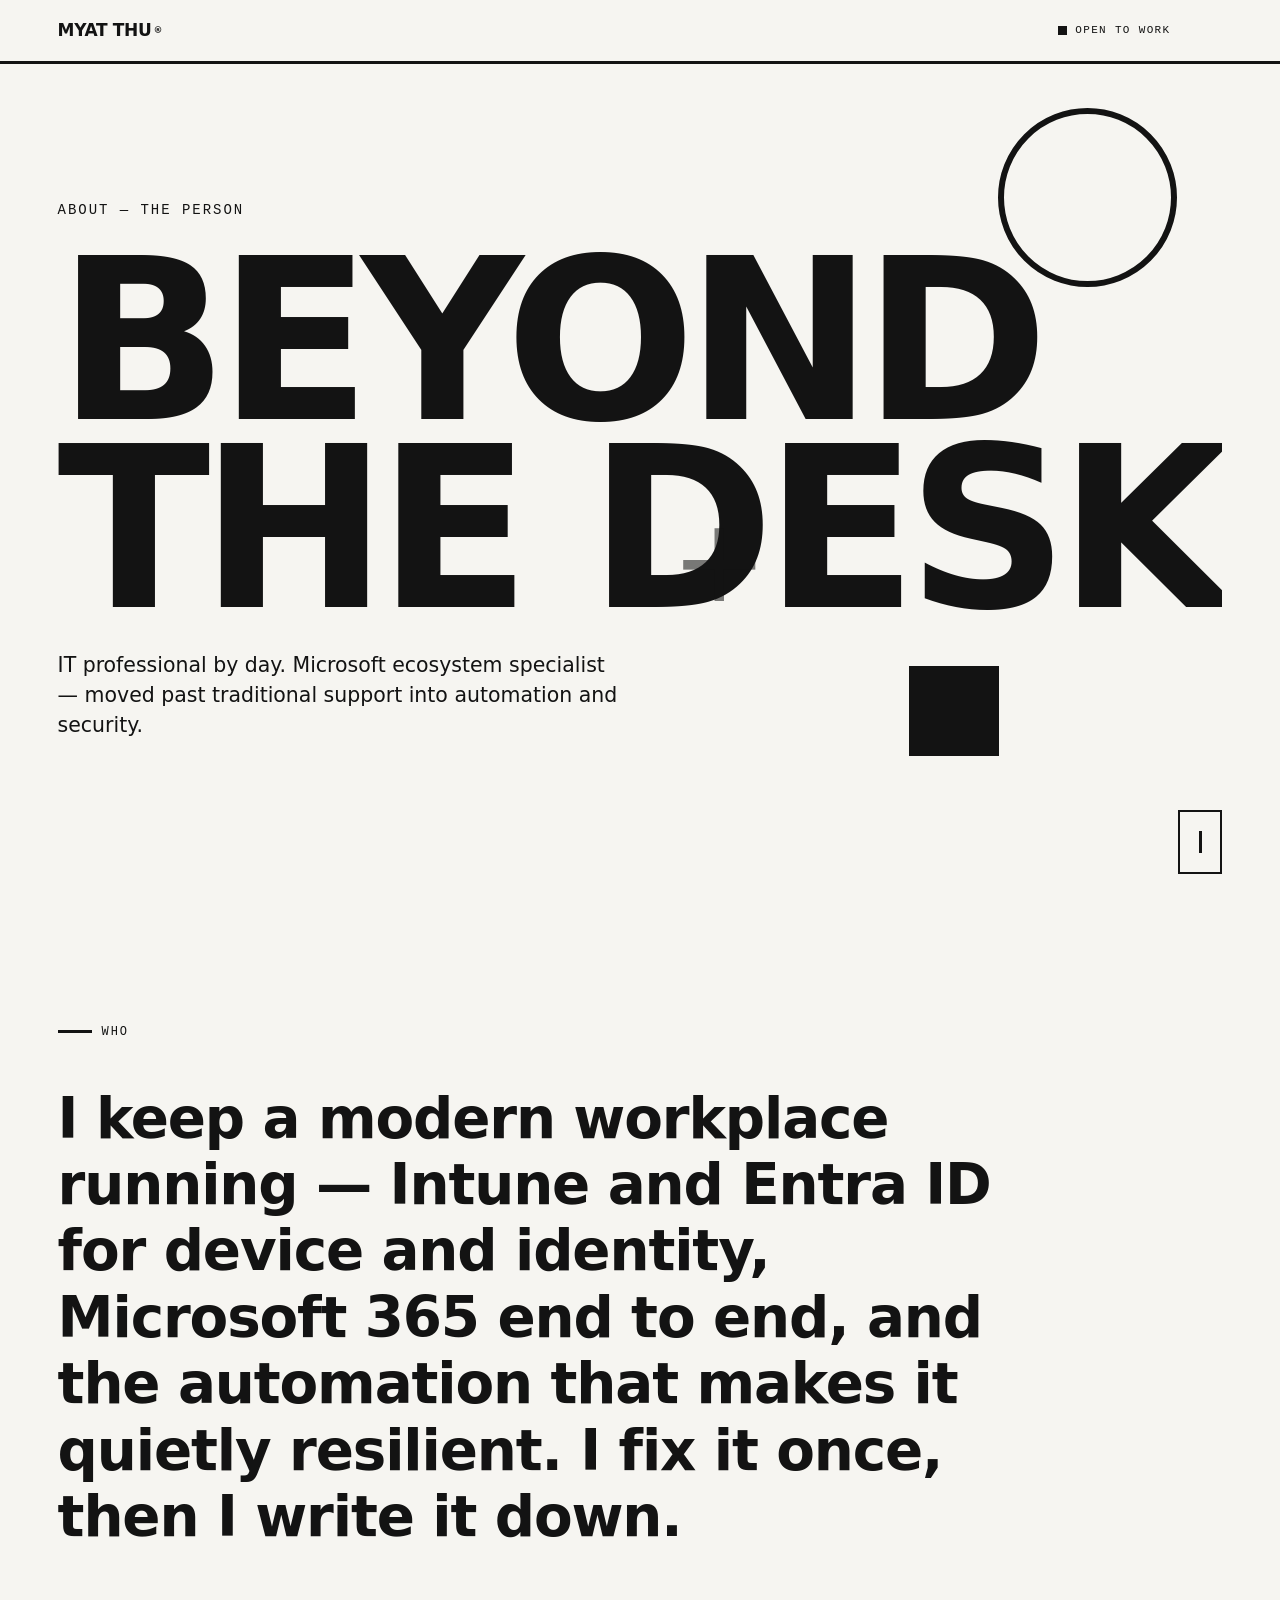
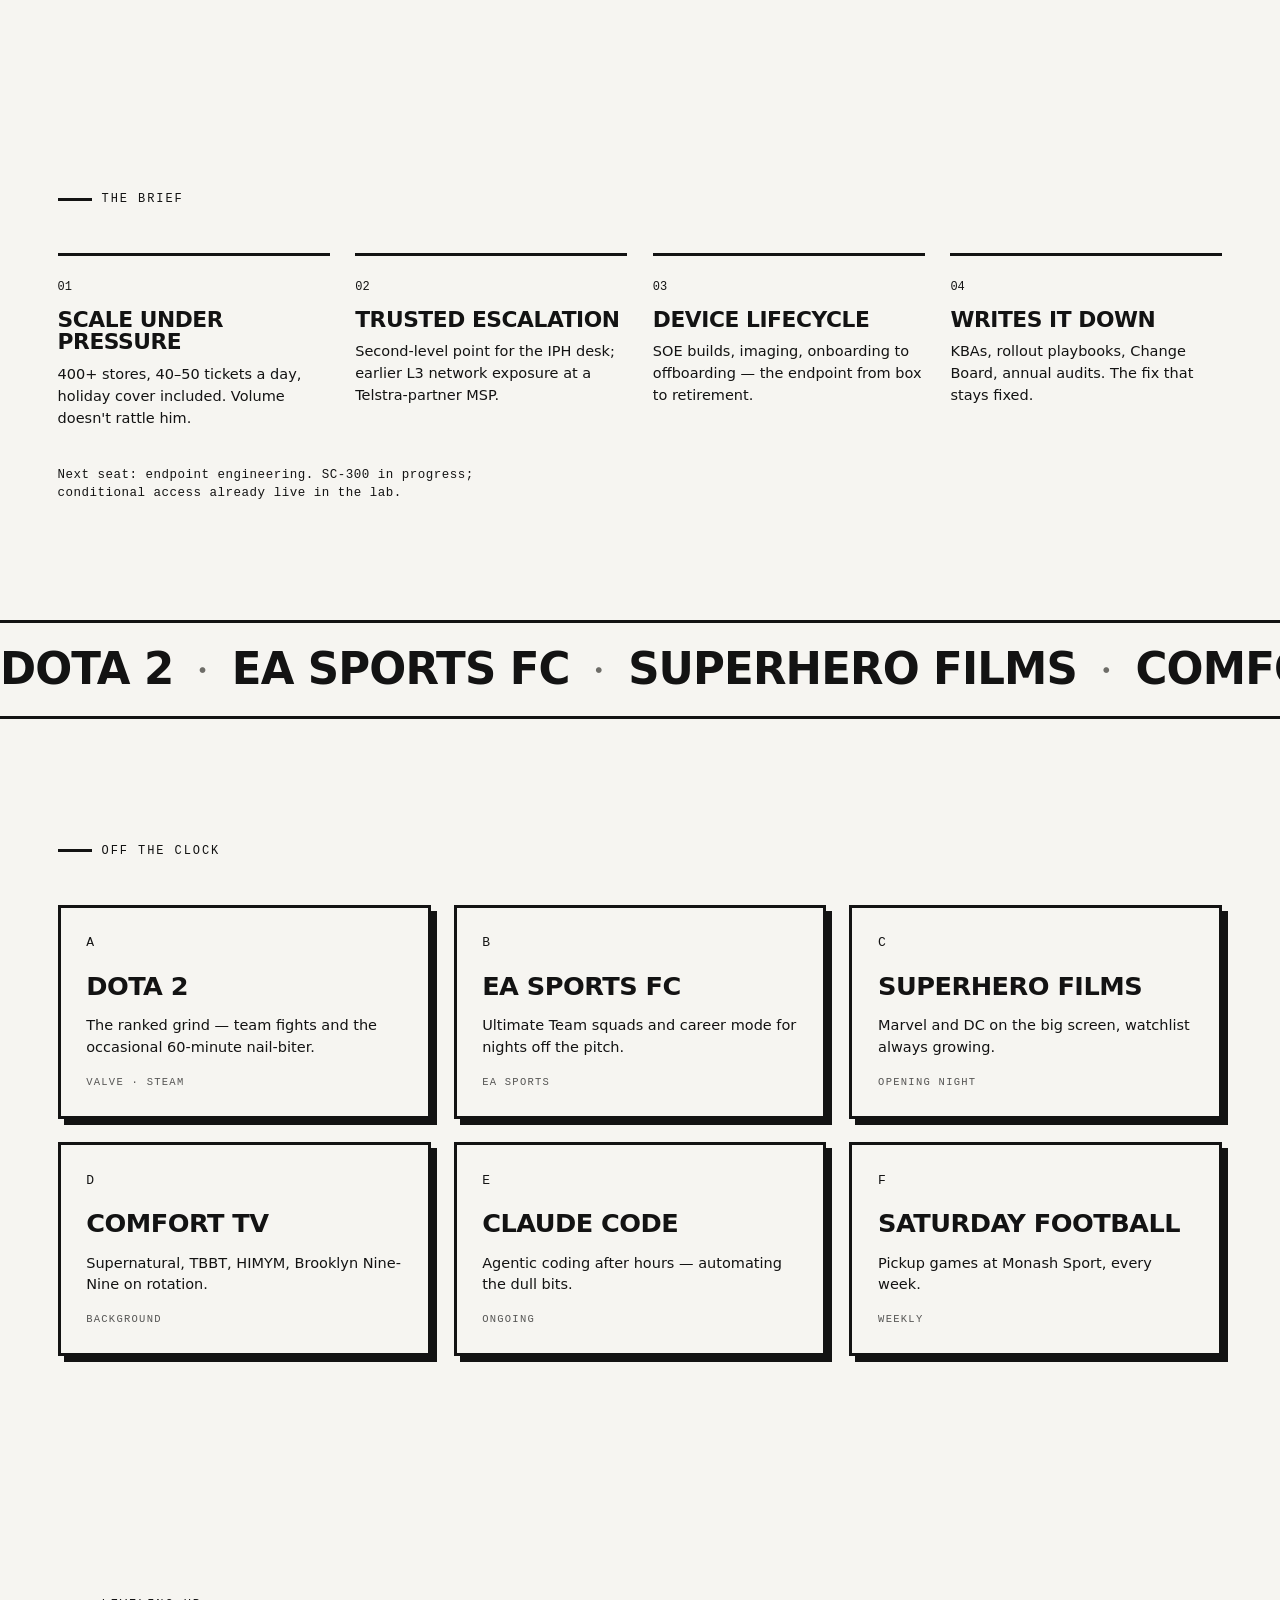
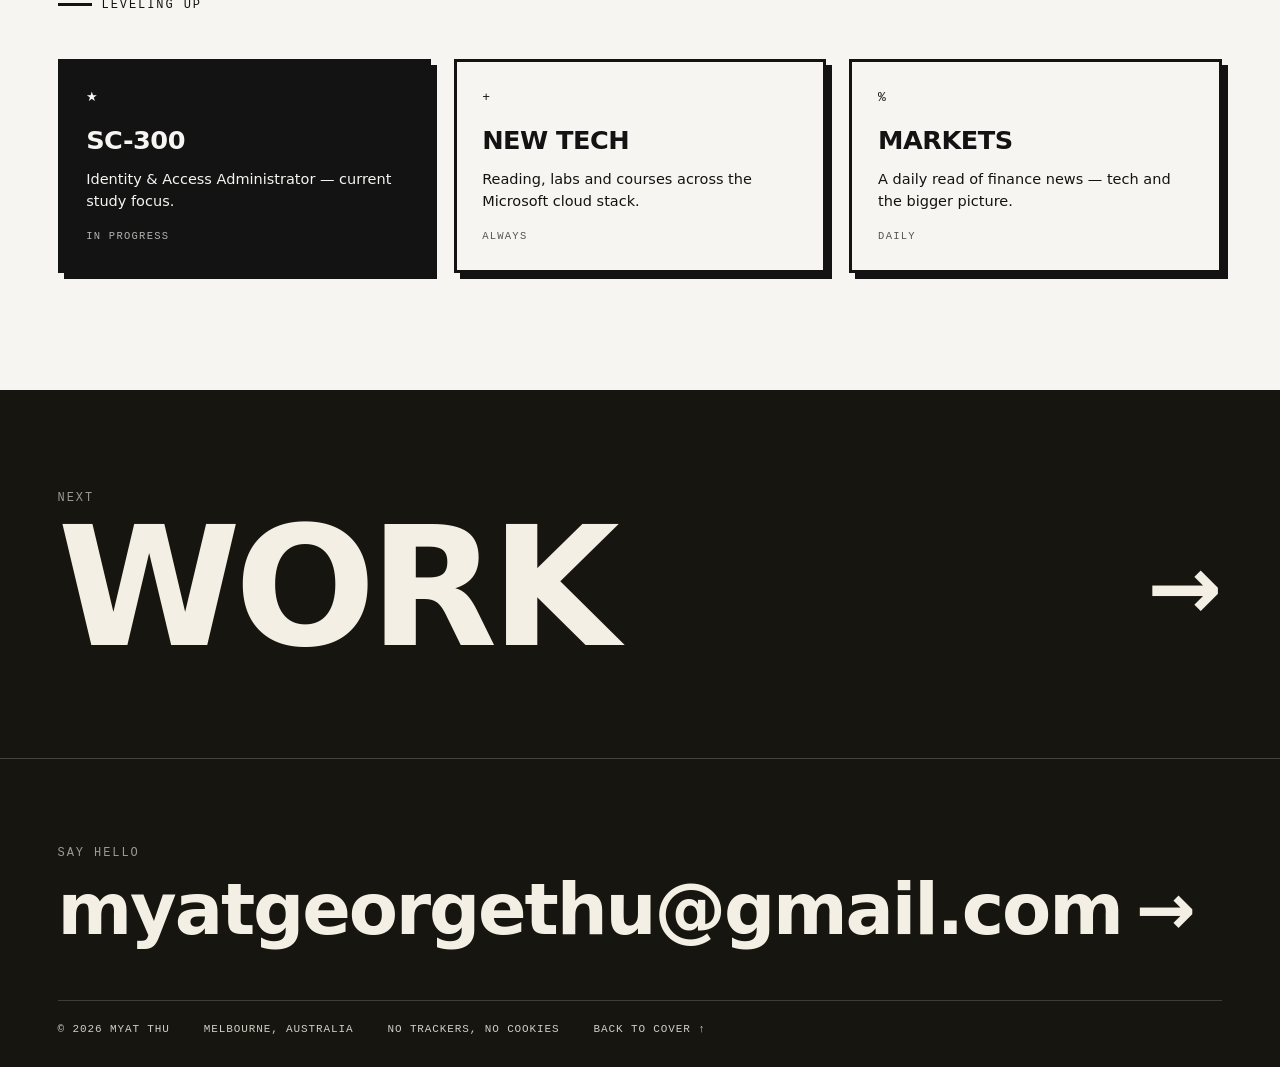
==== commit 6b8a6f97: "Monochrome professional pass: B&W palette, single menu, logo links, iso figures, credential overlay " ====
--- a/about.html
+++ b/about.html
@@ -7,7 +7,7 @@
   <meta name="description" content="The person and the brief — scale, escalation, device lifecycle, documentation. Plus how he switches off." />
   <meta name="author" content="Myat Thu" />
   <link rel="canonical" href="https://myatgthu.github.io/hello-world.io/about.html" />
-  <meta name="theme-color" content="#f3efe4" />
+  <meta name="theme-color" content="#f6f5f1" />
   <meta property="og:type" content="website" />
   <meta property="og:site_name" content="Myat Thu" />
   <meta property="og:url" content="https://myatgthu.github.io/hello-world.io/about.html" />
@@ -33,13 +33,6 @@
 
   <header class="bar">
     <a class="bar__mark" href="index.html" data-cur="cover">MYAT&nbsp;THU<sup>&reg;</sup></a>
-    <nav class="bar__nav" aria-label="Pages">
-      <a href="about.html" aria-current="page"><i>2</i>About</a>
-      <a href="work.html"><i>3</i>Work</a>
-      <a href="projects.html"><i>4</i>Projects</a>
-      <a href="credentials.html"><i>5</i>Credentials</a>
-      <a href="contact.html"><i>6</i>Contact</a>
-    </nav>
     <div class="bar__end">
       <a class="bar__status" href="contact.html" data-cur="say hi"><b></b>OPEN&nbsp;TO&nbsp;WORK</a>
       <button class="burger" id="burger" type="button" aria-expanded="false" aria-controls="ov" aria-label="Menu"><i></i><i></i></button>
@@ -64,7 +57,7 @@
 
   <main id="main">
 
-    <section class="poster" data-stock="cream">
+    <section class="poster">
       <p class="poster__k" data-a="up">About — the person</p>
       <h1 class="poster__t">
         <span class="ln"><b data-a="mask">BEYOND</b></span>
@@ -77,7 +70,7 @@
       <a class="poster__cue" href="#next" data-cur="scroll" aria-label="Scroll"><i></i></a>
     </section>
 
-    <section class="lead" id="next" data-stock="sun">
+    <section class="lead" id="next">
       <p class="sec__k" data-a="up">Who</p>
       <p class="lead__t" data-words>
         I keep a modern workplace running — Intune and Entra ID for device and
@@ -86,7 +79,7 @@
       </p>
     </section>
 
-    <section class="grid4" data-stock="persimmon" aria-label="The brief, for hiring managers">
+    <section class="grid4" aria-label="The brief, for hiring managers">
       <p class="sec__k" data-a="up">The brief</p>
       <div class="grid4__g">
         <div class="cell" data-a="up"><em>01</em><h3>Scale under pressure</h3><p>400+ stores, 40–50 tickets a day, holiday cover included. Volume doesn't rattle him.</p></div>
@@ -99,7 +92,7 @@
 
     <div class="tick" aria-hidden="true"><div class="tick__t"><span>Dota 2</span><b>●</b><span>EA Sports FC</span><b>●</b><span>Superhero films</span><b>●</b><span>Comfort TV</span><b>●</b><span>Claude Code</span><b>●</b><span>Saturday football</span><b>●</b><span>Dota 2</span><b>●</b><span>EA Sports FC</span><b>●</b><span>Superhero films</span><b>●</b><span>Comfort TV</span><b>●</b><span>Claude Code</span><b>●</b><span>Saturday football</span><b>●</b></div></div>
 
-    <section class="cards" data-stock="cream" aria-label="Off the clock">
+    <section class="cards" aria-label="Off the clock">
       <p class="sec__k" data-a="up">Off the clock</p>
       <div class="cards__g">
         <article class="card" data-a="up"><em>A</em><h3>Dota 2</h3><p>The ranked grind — team fights and the occasional 60-minute nail-biter.</p><span>Valve · Steam</span></article>
@@ -111,7 +104,7 @@
       </div>
     </section>
 
-    <section class="cards cards--3" data-stock="moss" aria-label="Leveling up">
+    <section class="cards cards--3" aria-label="Leveling up">
       <p class="sec__k" data-a="up">Leveling up</p>
       <div class="cards__g">
         <article class="card card--hot" data-a="up"><em>★</em><h3>SC-300</h3><p>Identity &amp; Access Administrator — current study focus.</p><span>In progress</span></article>
@@ -120,7 +113,7 @@
       </div>
     </section>
 
-    <a class="next" href="work.html" data-stock="ink" data-cur="next page">
+    <a class="next" href="work.html" data-cur="next page">
       <span class="next__k" data-a="up">Next</span>
       <span class="next__t" data-a="mask">Work</span>
       <span class="next__a" aria-hidden="true">→</span>
--- a/styles.css
+++ b/styles.css
@@ -19,26 +19,16 @@
   font-display: swap;
 }
 
-/* ----- The press: registered stock tokens, animated on swap ----- */
-@property --bg { syntax: "<color>"; inherits: true; initial-value: #f3efe4; }
-@property --fg { syntax: "<color>"; inherits: true; initial-value: #16150f; }
-@property --ac { syntax: "<color>"; inherits: true; initial-value: #ff5333; }
-
+/* ----- Monochrome tokens: one paper, one ink, one gray ----- */
 :root {
-  --bg: #f3efe4; --fg: #16150f; --ac: #ff5333;
+  --bg: #f6f5f1; --fg: #131313; --gray: #6e6d68;
   --sans: "Outfit", ui-sans-serif, system-ui, sans-serif;
   --mono: "Share Tech Mono", ui-monospace, Menlo, monospace;
   --pad: clamp(18px, 4.5vw, 72px);
   --rule: 3px;
   --ease: cubic-bezier(0.76, 0, 0.24, 1);
   --out: cubic-bezier(0.16, 1, 0.3, 1);
-  transition: --bg .6s var(--ease), --fg .6s var(--ease), --ac .6s var(--ease);
-}
-:root[data-stock="cream"]     { --bg: #f3efe4; --fg: #16150f; --ac: #ff5333; }
-:root[data-stock="sun"]       { --bg: #ffc832; --fg: #171204; --ac: #e33d18; }
-:root[data-stock="persimmon"] { --bg: #ff5333; --fg: #1c0a04; --ac: #ffe4c8; }
-:root[data-stock="moss"]      { --bg: #24513b; --fg: #efecdd; --ac: #ffc832; }
-:root[data-stock="ink"]       { --bg: #16150f; --fg: #f3efe4; --ac: #ffc832; }
+}
 
 * { box-sizing: border-box; margin: 0; }
 html { -webkit-text-size-adjust: 100%; scrollbar-width: none; }
@@ -54,7 +44,7 @@
 }
 a { color: inherit; text-decoration: none; }
 ::selection { background: var(--fg); color: var(--bg); }
-:focus-visible { outline: 3px solid var(--ac); outline-offset: 3px; }
+:focus-visible { outline: 3px solid var(--fg); outline-offset: 3px; }
 .skip { position: fixed; left: -999px; top: 12px; z-index: 200; background: var(--fg); color: var(--bg); padding: 10px 16px; }
 .skip:focus { left: 12px; }
 
@@ -86,7 +76,7 @@
   padding: var(--pad);
 }
 .boot__name { font-weight: 900; font-size: clamp(28px, 5vw, 64px); letter-spacing: -0.03em; }
-.boot__pct { font-weight: 900; font-size: clamp(80px, 18vw, 260px); line-height: 0.8; letter-spacing: -0.05em; color: #ffc832; }
+.boot__pct { font-weight: 900; font-size: clamp(80px, 18vw, 260px); line-height: 0.8; letter-spacing: -0.05em; }
 
 /* ----- Bar ----- */
 .bar {
@@ -97,24 +87,12 @@
 }
 .bar__mark { font-weight: 900; font-size: 17px; letter-spacing: -0.02em; display: flex; align-items: center; }
 .bar__mark sup { font-size: 9px; margin-left: 2px; }
-.bar__nav { display: none; align-items: stretch; }
-.bar__nav a {
-  display: flex; align-items: center; gap: 7px; padding: 0 16px;
-  font-family: var(--mono); font-size: 11px; letter-spacing: .1em; text-transform: uppercase;
-  border-left: 1px solid rgb(from var(--fg) r g b / 0.3);
-  transition: background .25s, color .25s;
-}
-.bar__nav a:last-child { border-right: 1px solid rgb(from var(--fg) r g b / 0.3); }
-.bar__nav a i { font-style: normal; opacity: .5; }
-.bar__nav a:hover { background: var(--fg); color: var(--bg); }
-.bar__nav a[aria-current="page"] { background: var(--fg); color: var(--bg); }
-@media (min-width: 980px) { .bar__nav { display: flex; } }
 .bar__end { display: flex; align-items: center; gap: clamp(12px, 2vw, 22px); }
 .bar__status {
   display: none; align-items: center; gap: 8px;
   font-family: var(--mono); font-size: 11px; letter-spacing: .12em;
 }
-.bar__status b { width: 9px; height: 9px; background: var(--ac); animation: pulse 2s infinite; }
+.bar__status b { width: 9px; height: 9px; background: var(--fg); animation: pulse 2s infinite; }
 @media (min-width: 640px) { .bar__status { display: flex; } }
 @keyframes pulse { 50% { opacity: .35; } }
 .pulse { display: inline-block; width: 10px; height: 10px; background: currentColor; animation: pulse 2s infinite; }
@@ -141,10 +119,11 @@
   text-transform: uppercase; transition: color .25s, padding-left .35s var(--ease);
 }
 .ov__list a em { font-family: var(--mono); font-style: normal; font-size: 13px; opacity: .5; }
-.ov__list a:hover, .ov__list a[aria-current="page"] { color: #ffc832; }
-.ov__list a:hover { padding-left: 20px; }
+.ov__list a[aria-current="page"] span { text-decoration: underline; text-underline-offset: 8px; text-decoration-thickness: 4px; }
+.ov__list a:hover, .ov__list a[aria-current="page"] { color: #9b9a95; }
+
 .ov__meta { display: flex; flex-wrap: wrap; gap: 14px 40px; padding-top: 28px; font-family: var(--mono); font-size: 12.5px; letter-spacing: .04em; }
-.ov__meta a:hover { color: #ffc832; }
+.ov__meta a:hover { color: #9b9a95; }
 
 /* ----- Poster (every page opener) ----- */
 .poster {
@@ -175,7 +154,7 @@
   transition: color .25s, border-color .25s;
 }
 .poster__mail i { font-style: normal; display: inline-block; transition: transform .3s var(--out); }
-.poster__mail:hover { color: var(--ac); border-color: var(--ac); }
+.poster__mail:hover { color: var(--fg); border-color: var(--fg); }
 .poster__mail:hover i { transform: translateX(8px); }
 .poster__cv { margin-top: clamp(16px, 3vh, 28px); }
 .poster__cv a {
@@ -187,8 +166,8 @@
 
 /* floating geometry — the depth layer */
 .geo { position: absolute; pointer-events: none; will-change: transform; }
-.geo--ring { top: 12%; right: 8%; width: clamp(90px, 14vw, 220px); aspect-ratio: 1; border: 6px solid var(--ac); border-radius: 50%; }
-.geo--block { bottom: 16%; right: 22%; width: clamp(54px, 7vw, 110px); aspect-ratio: 1; background: var(--ac); }
+.geo--ring { top: 12%; right: 8%; width: clamp(90px, 14vw, 220px); aspect-ratio: 1; border: 6px solid var(--fg); border-radius: 50%; }
+.geo--block { bottom: 16%; right: 22%; width: clamp(54px, 7vw, 110px); aspect-ratio: 1; background: var(--fg); }
 .geo--cross { top: 56%; right: 40%; font-weight: 200; font-size: clamp(70px, 9vw, 150px); line-height: 1; color: var(--fg); opacity: .55; }
 @media (max-width: 700px) { .geo--cross { display: none; } }
 
@@ -196,7 +175,7 @@
 .tick { border-top: var(--rule) solid var(--fg); border-bottom: var(--rule) solid var(--fg); overflow: clip; padding: 14px 0; }
 .tick__t { display: inline-flex; align-items: center; gap: 26px; white-space: nowrap; will-change: transform; }
 .tick__t span { font-weight: 900; text-transform: uppercase; letter-spacing: -0.02em; font-size: clamp(22px, 3.4vw, 44px); }
-.tick__t b { color: var(--ac); font-size: .5em; }
+.tick__t b { color: var(--gray); font-size: .5em; }
 
 /* ----- Section scaffolding ----- */
 section { position: relative; }
@@ -204,7 +183,7 @@
   font-family: var(--mono); font-size: 12px; letter-spacing: .16em; text-transform: uppercase;
   display: inline-flex; align-items: center; gap: 10px; margin-bottom: clamp(26px, 5vh, 54px);
 }
-.sec__k::before { content: ""; width: 34px; height: 3px; background: var(--ac); }
+.sec__k::before { content: ""; width: 34px; height: 3px; background: var(--fg); }
 
 /* ----- Index rows (cover) ----- */
 .index { padding: clamp(80px, 13vh, 170px) var(--pad); }
@@ -239,7 +218,7 @@
 /* ----- Now ----- */
 .now { padding: clamp(80px, 13vh, 170px) var(--pad); }
 .now__t { font-weight: 900; text-transform: uppercase; letter-spacing: -0.04em; line-height: 0.9; font-size: clamp(40px, 9vw, 140px); overflow: hidden; }
-.now__t--b { color: var(--ac); }
+.now__t--b { color: var(--gray); }
 .now__d { margin-top: 22px; max-width: 46ch; font-size: clamp(15px, 1.4vw, 19px); }
 
 /* ----- Lead paragraph (about) ----- */
@@ -252,7 +231,7 @@
 .grid4 { padding: clamp(80px, 13vh, 170px) var(--pad); }
 .grid4__g { display: grid; grid-template-columns: repeat(4, 1fr); gap: clamp(16px, 2vw, 28px); }
 .cell { border-top: var(--rule) solid var(--fg); padding-top: 18px; }
-.cell em { font-family: var(--mono); font-style: normal; font-size: 12px; color: var(--ac); }
+.cell em { font-family: var(--mono); font-style: normal; font-size: 12px; color: var(--fg); }
 .cell h3 { margin-top: 12px; font-weight: 800; text-transform: uppercase; letter-spacing: -0.02em; font-size: clamp(18px, 1.7vw, 24px); line-height: 1.05; }
 .cell p { margin-top: 10px; font-size: 14.5px; line-height: 1.5; }
 .grid4__note { margin-top: clamp(24px, 4vh, 44px); font-family: var(--mono); font-size: 12.5px; letter-spacing: .04em; max-width: 62ch; }
@@ -273,10 +252,10 @@
 .card p { margin-top: 10px; font-size: 14.5px; }
 .card span { margin-top: auto; padding-top: 16px; font-family: var(--mono); font-size: 10.5px; letter-spacing: .12em; text-transform: uppercase; opacity: .7; }
 @media (hover: hover) {
-  .card:hover { background: var(--fg); color: var(--bg); transform: translate(-3px, -3px); box-shadow: 10px 10px 0 var(--ac); }
-}
-.card--hot { background: var(--ac); }
-:root[data-stock="moss"] .card--hot { color: #16150f; }
+  .card:hover { background: var(--fg); color: var(--bg); transform: translate(-3px, -3px); box-shadow: 10px 10px 0 #9b9a95; }
+}
+.card--hot { background: var(--fg); color: var(--bg); }
+.card--hot em { color: var(--bg); }
 @media (max-width: 900px) { .cards__g { grid-template-columns: 1fr 1fr; } }
 @media (max-width: 560px) { .cards__g { grid-template-columns: 1fr; } }
 
@@ -284,13 +263,13 @@
 .jobs { padding: clamp(80px, 13vh, 170px) var(--pad); }
 .job { border-top: var(--rule) solid var(--fg); padding: clamp(26px, 4.5vh, 48px) 0; display: grid; grid-template-columns: 1.2fr 1fr; gap: 24px clamp(24px, 4vw, 80px); }
 .job:last-of-type { border-bottom: var(--rule) solid var(--fg); }
-.job__h em { font-family: var(--mono); font-style: normal; font-size: 13px; color: var(--ac); }
+.job__h em { font-family: var(--mono); font-style: normal; font-size: 13px; color: var(--fg); }
 .job__h h3 { margin-top: 10px; font-weight: 900; text-transform: uppercase; letter-spacing: -0.03em; line-height: 0.95; font-size: clamp(30px, 4.6vw, 64px); overflow: hidden; }
 .job__org { margin-top: 12px; font-weight: 700; font-size: 15px; }
 .job__org span { font-family: var(--mono); font-weight: 400; font-size: 12px; letter-spacing: .04em; }
 .job__pts { list-style: none; padding: 0; align-self: center; }
 .job__pts li { position: relative; padding: 9px 0 9px 22px; border-bottom: 1px solid rgb(from var(--fg) r g b / 0.3); font-size: 15px; }
-.job__pts li::before { content: "→"; position: absolute; left: 0; font-weight: 700; color: var(--ac); }
+.job__pts li::before { content: "→"; position: absolute; left: 0; font-weight: 700; color: var(--fg); }
 @media (max-width: 800px) { .job { grid-template-columns: 1fr; } }
 
 /* ----- List rows ----- */
@@ -303,7 +282,7 @@
 .list__rows .lrow:last-child { border-bottom: 2px solid var(--fg); }
 .lrow strong { font-weight: 900; text-transform: uppercase; letter-spacing: -0.02em; font-size: clamp(20px, 3.2vw, 40px); line-height: 1; }
 .lrow span { font-family: var(--mono); font-size: 11.5px; letter-spacing: .08em; text-transform: uppercase; text-align: right; }
-@media (hover: hover) { .lrow:hover { padding-left: 18px; } .lrow:hover strong { color: var(--ac); } }
+@media (hover: hover) { .lrow:hover { padding-left: 18px; } .lrow:hover strong { text-decoration: underline; text-underline-offset: 6px; text-decoration-thickness: 3px; } }
 
 /* ----- Chips (toolbox) ----- */
 .chips { padding: clamp(80px, 13vh, 170px) var(--pad); }
@@ -320,11 +299,11 @@
 .case { border-top: var(--rule) solid var(--fg); padding: clamp(26px, 4.5vh, 48px) 0; }
 .case:last-of-type { border-bottom: var(--rule) solid var(--fg); }
 .case__h { display: flex; justify-content: space-between; gap: 14px; font-family: var(--mono); font-size: 12px; letter-spacing: .1em; text-transform: uppercase; }
-.case__h em { font-style: normal; color: var(--ac); }
+.case__h em { font-style: normal; color: var(--gray); }
 .case h3 { margin-top: 14px; font-weight: 900; text-transform: uppercase; letter-spacing: -0.03em; line-height: 0.95; font-size: clamp(30px, 5.5vw, 72px); overflow: hidden; }
 .case__ctx { margin-top: 12px; font-weight: 600; font-size: 15.5px; max-width: 52ch; }
 .case__d { display: grid; grid-template-columns: repeat(3, 1fr); gap: clamp(16px, 2.4vw, 40px); margin: clamp(18px, 3vh, 30px) 0 0; }
-.case__d dt { font-family: var(--mono); font-size: 10.5px; letter-spacing: .14em; text-transform: uppercase; color: var(--ac); }
+.case__d dt { font-family: var(--mono); font-size: 10.5px; letter-spacing: .14em; text-transform: uppercase; color: var(--fg); }
 .case__d dd { margin: 8px 0 0; font-size: 14.5px; line-height: 1.5; }
 @media (max-width: 760px) { .case__d { grid-template-columns: 1fr; } }
 
@@ -336,11 +315,11 @@
   display: flex; flex-direction: column; box-shadow: 6px 6px 0 var(--fg);
   transition: background .3s var(--ease), color .3s var(--ease), transform .3s var(--out), box-shadow .3s var(--out);
 }
-.seal b { font-weight: 900; letter-spacing: -0.04em; font-size: clamp(30px, 3.4vw, 52px); line-height: 0.9; color: var(--ac); }
+.seal b { font-weight: 900; letter-spacing: -0.04em; font-size: clamp(30px, 3.4vw, 52px); line-height: 0.9; color: var(--fg); }
 .seal h3 { margin-top: auto; padding-top: 20px; font-weight: 800; text-transform: uppercase; letter-spacing: -0.02em; font-size: clamp(16px, 1.6vw, 22px); line-height: 1.05; }
 .seal p { margin-top: 8px; font-size: 13.5px; }
 .seal span { margin-top: 12px; font-family: var(--mono); font-size: 10.5px; letter-spacing: .12em; text-transform: uppercase; opacity: .7; }
-@media (hover: hover) { .seal:hover { background: var(--fg); color: var(--bg); transform: translate(-3px, -3px); box-shadow: 10px 10px 0 var(--ac); } .seal:hover b { color: inherit; } }
+@media (hover: hover) { .seal:hover { background: var(--fg); color: var(--bg); transform: translate(-3px, -3px); box-shadow: 10px 10px 0 #9b9a95; } .seal:hover b { color: inherit; } }
 .seals__note { margin-top: clamp(22px, 4vh, 40px); font-family: var(--mono); font-size: 12.5px; letter-spacing: .06em; }
 @media (max-width: 980px) { .seals__g { grid-template-columns: 1fr 1fr; } }
 @media (max-width: 520px) { .seals__g { grid-template-columns: 1fr; } }
@@ -351,25 +330,25 @@
   padding: clamp(60px, 11vh, 140px) var(--pad);
   background: #16150f; color: #f3efe4;
 }
-.next__k { grid-column: 1 / -1; font-family: var(--mono); font-size: 12px; letter-spacing: .16em; text-transform: uppercase; color: #ffc832; }
+.next__k { grid-column: 1 / -1; font-family: var(--mono); font-size: 12px; letter-spacing: .16em; text-transform: uppercase; color: #9b9a95; }
 .next__t { font-weight: 900; text-transform: uppercase; letter-spacing: -0.04em; line-height: 0.85; font-size: clamp(56px, 13vw, 210px); overflow: hidden; }
 .next__a { font-size: clamp(40px, 7vw, 110px); font-weight: 700; transition: transform .35s var(--out); }
-@media (hover: hover) { .next:hover .next__a { transform: translateX(22px); } .next:hover .next__t { color: #ffc832; } }
+@media (hover: hover) { .next:hover .next__a { transform: translateX(22px); } .next:hover .next__t { color: #9b9a95; } }
 
 /* ----- End (footer) ----- */
 .end { background: #16150f; color: #f3efe4; padding: clamp(50px, 9vh, 110px) var(--pad) 30px; border-top: 1px solid rgb(255 255 255 / 0.2); }
 .end__cta { display: block; }
-.end__k { font-family: var(--mono); font-size: 12px; letter-spacing: .16em; text-transform: uppercase; color: #ffc832; }
+.end__k { font-family: var(--mono); font-size: 12px; letter-spacing: .16em; text-transform: uppercase; color: #9b9a95; }
 .end__mail {
   display: block; margin-top: 12px; font-weight: 900; letter-spacing: -0.03em; line-height: 1;
   font-size: clamp(26px, 5.6vw, 90px); word-break: break-all;
   transition: color .25s;
 }
 .end__mail i { font-style: normal; display: inline-block; margin-left: 14px; transition: transform .3s var(--out); }
-.end__cta:hover .end__mail { color: #ffc832; }
+.end__cta:hover .end__mail { color: #9b9a95; }
 .end__cta:hover .end__mail i { transform: translateX(14px); }
 .end__meta { display: flex; flex-wrap: wrap; gap: 10px 34px; margin-top: clamp(34px, 6vh, 64px); padding-top: 20px; border-top: 1px solid rgb(255 255 255 / 0.2); font-family: var(--mono); font-size: 11px; letter-spacing: .08em; text-transform: uppercase; opacity: .85; }
-.end__meta a:hover { color: #ffc832; }
+.end__meta a:hover { color: #9b9a95; }
 
 /* ----- Page transitions (native view transitions; instant elsewhere) ----- */
 @view-transition { navigation: auto; }
@@ -381,7 +360,7 @@
 @keyframes vt-in { from { opacity: 0; transform: translateY(4vh); } }
 
 /* ----- Scroll progress: a thick accent bar, compositor-driven ----- */
-.prog { position: fixed; top: 0; left: 0; right: 0; height: 5px; z-index: 110; background: var(--ac); transform: scaleX(0); transform-origin: 0 50%; pointer-events: none; }
+.prog { position: fixed; top: 0; left: 0; right: 0; height: 5px; z-index: 110; background: var(--fg); transform: scaleX(0); transform-origin: 0 50%; pointer-events: none; }
 @supports (animation-timeline: scroll()) {
   .prog { animation: prog linear both; animation-timeline: scroll(root block); }
 }
@@ -402,3 +381,76 @@
   .ov { transition: none; }
   * { scroll-behavior: auto !important; }
 }
+
+/* ===========================================================================
+   ADDITIONS — company marks, project figures, credential overlay
+   =========================================================================== */
+
+/* ----- Company marks on the work roles: click opens the company site ----- */
+.job { grid-template-columns: 96px 1.1fr 1fr; }
+.job__logo {
+  width: 88px; height: 88px; display: grid; place-items: center; padding: 14px;
+  background: #ffffff; border: var(--rule) solid var(--fg);
+  box-shadow: 5px 5px 0 var(--fg);
+  transition: transform .25s var(--out), box-shadow .25s var(--out);
+}
+.job__logo img { width: 100%; height: 100%; object-fit: contain; display: block; }
+@media (hover: hover) {
+  .job__logo:hover { transform: translate(-3px, -3px); box-shadow: 8px 8px 0 #9b9a95; }
+}
+@media (max-width: 800px) {
+  .job { grid-template-columns: 72px 1fr; }
+  .job__logo { width: 64px; height: 64px; padding: 10px; }
+  .job__pts { grid-column: 1 / -1; }
+}
+
+/* ----- Project figures: static isometric line art beside each case ----- */
+.case { display: grid; grid-template-columns: 1.05fr 0.95fr; gap: clamp(20px, 3vw, 56px); align-items: center; }
+.case__fig { margin: 0; }
+.fig { display: block; width: 100%; height: auto; }
+@media (max-width: 860px) { .case { grid-template-columns: 1fr; } .case__fig { max-width: 420px; } }
+
+/* the seal cards read as pressable */
+.seal { cursor: pointer; text-align: left; }
+.seal__info { display: none; }
+
+/* ----- Credential overlay ----- */
+.cmodal {
+  position: fixed; inset: 0; z-index: 160; display: none;
+  align-items: center; justify-content: center; padding: 22px;
+}
+.cmodal.is-open { display: flex; }
+.cmodal__bg { position: absolute; inset: 0; background: rgb(19 19 19 / 0.66); }
+.cmodal__card {
+  position: relative; width: min(640px, 100%); max-height: 86vh; overflow-y: auto;
+  background: var(--bg); color: var(--fg);
+  border: var(--rule) solid var(--fg); box-shadow: 10px 10px 0 var(--fg);
+  padding: clamp(24px, 4vw, 44px);
+  scrollbar-width: none;
+}
+.cmodal__card::-webkit-scrollbar { display: none; }
+.cmodal__x {
+  position: absolute; top: 14px; right: 14px; width: 44px; height: 44px;
+  background: none; border: 2px solid var(--fg); color: var(--fg);
+  font-size: 15px; font-weight: 700; cursor: pointer;
+  transition: background .2s, color .2s;
+}
+.cmodal__x:hover { background: var(--fg); color: var(--bg); }
+.cmodal__code { font-family: var(--mono); font-size: 13px; letter-spacing: .14em; color: var(--gray); text-transform: uppercase; }
+.cmodal__t { margin-top: 8px; font-weight: 900; text-transform: uppercase; letter-spacing: -0.03em; line-height: 0.95; font-size: clamp(28px, 4.5vw, 52px); }
+.cmodal .info__about { margin-top: 18px; font-size: 15.5px; line-height: 1.55; }
+.cmodal .info__h {
+  margin-top: 26px; padding-top: 16px; border-top: 2px solid var(--fg);
+  font-family: var(--mono); font-size: 11.5px; letter-spacing: .14em; text-transform: uppercase; font-weight: 400;
+}
+.cmodal .info__uses { margin-top: 14px; display: flex; flex-direction: column; gap: 12px; }
+.cmodal .use { display: grid; gap: 3px; }
+.cmodal .use b { font-weight: 800; text-transform: uppercase; font-size: 13.5px; letter-spacing: .02em; }
+.cmodal .use span { font-size: 14px; color: var(--gray); line-height: 1.5; }
+.cmodal .info__link {
+  display: inline-block; margin-top: 26px;
+  font-family: var(--mono); font-size: 12px; letter-spacing: .12em; text-transform: uppercase;
+  border: 2px solid var(--fg); padding: 12px 20px;
+  transition: background .2s, color .2s;
+}
+.cmodal .info__link:hover { background: var(--fg); color: var(--bg); }
